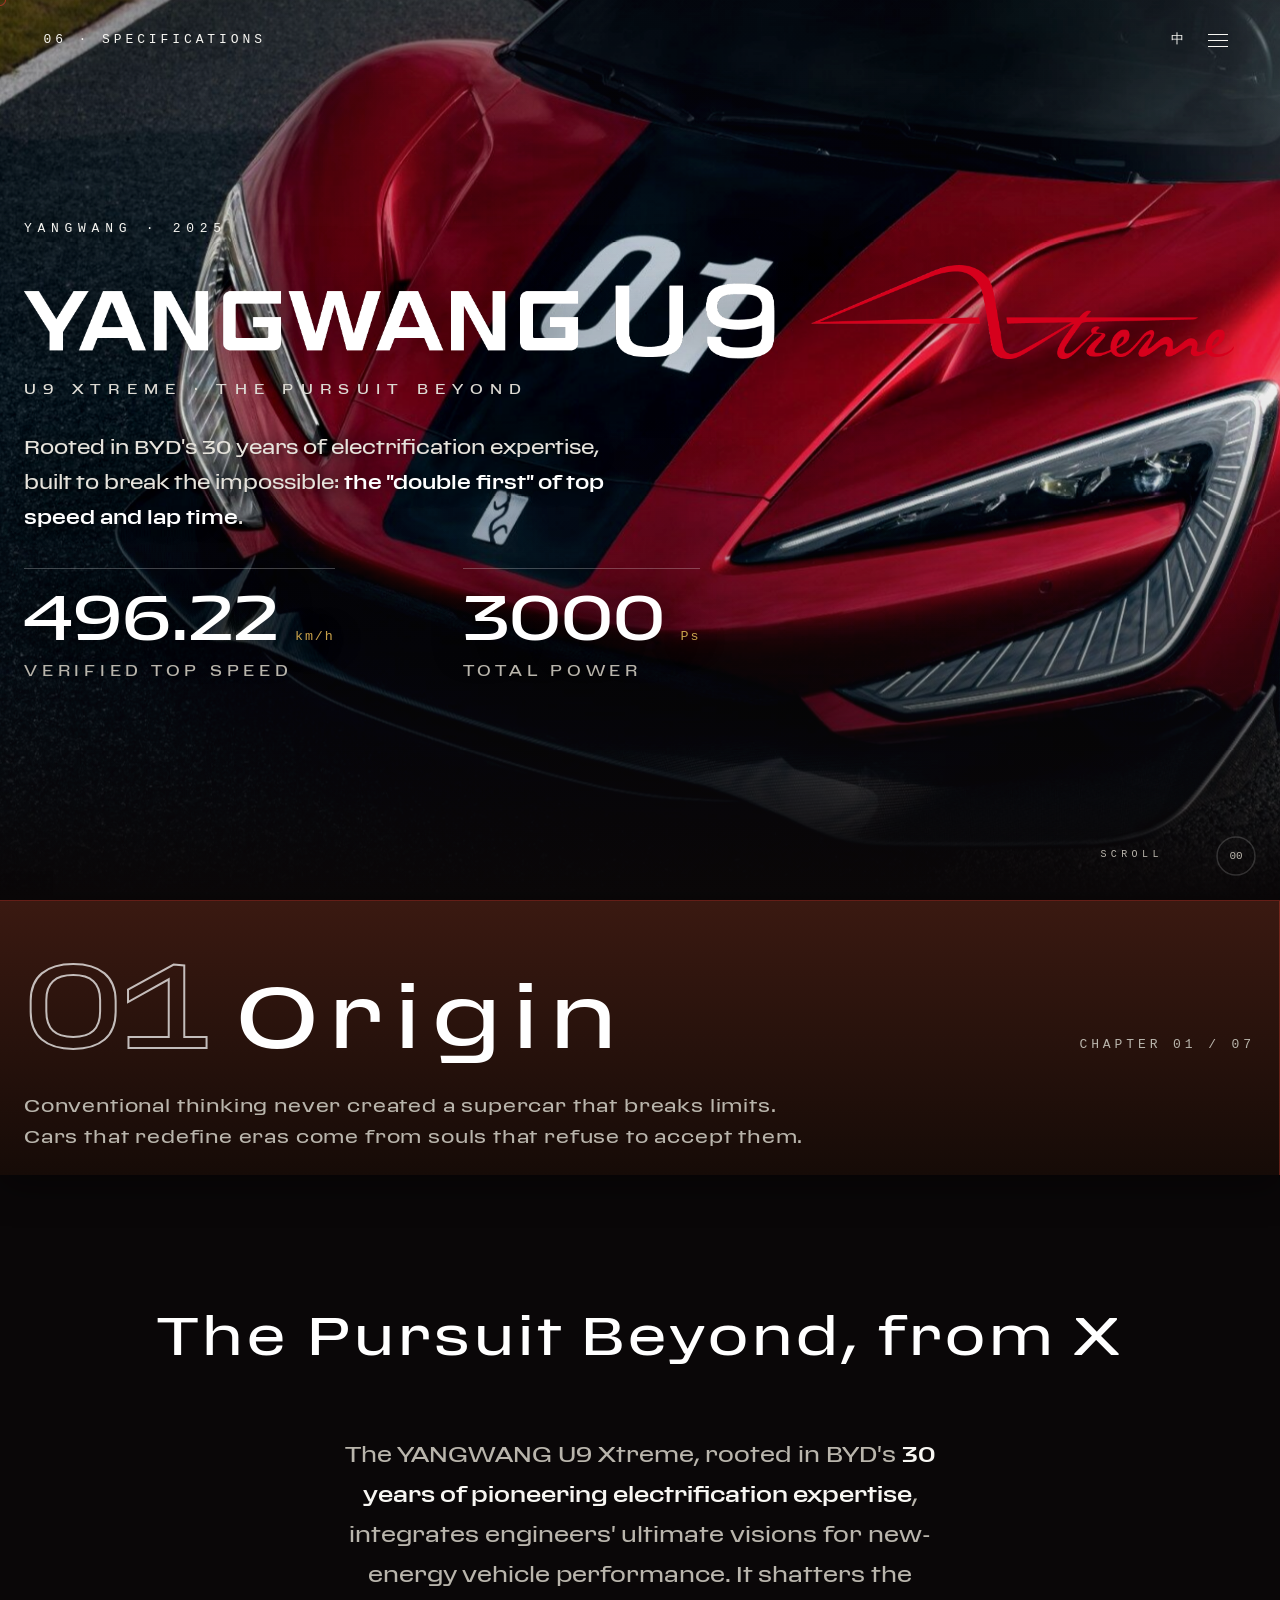
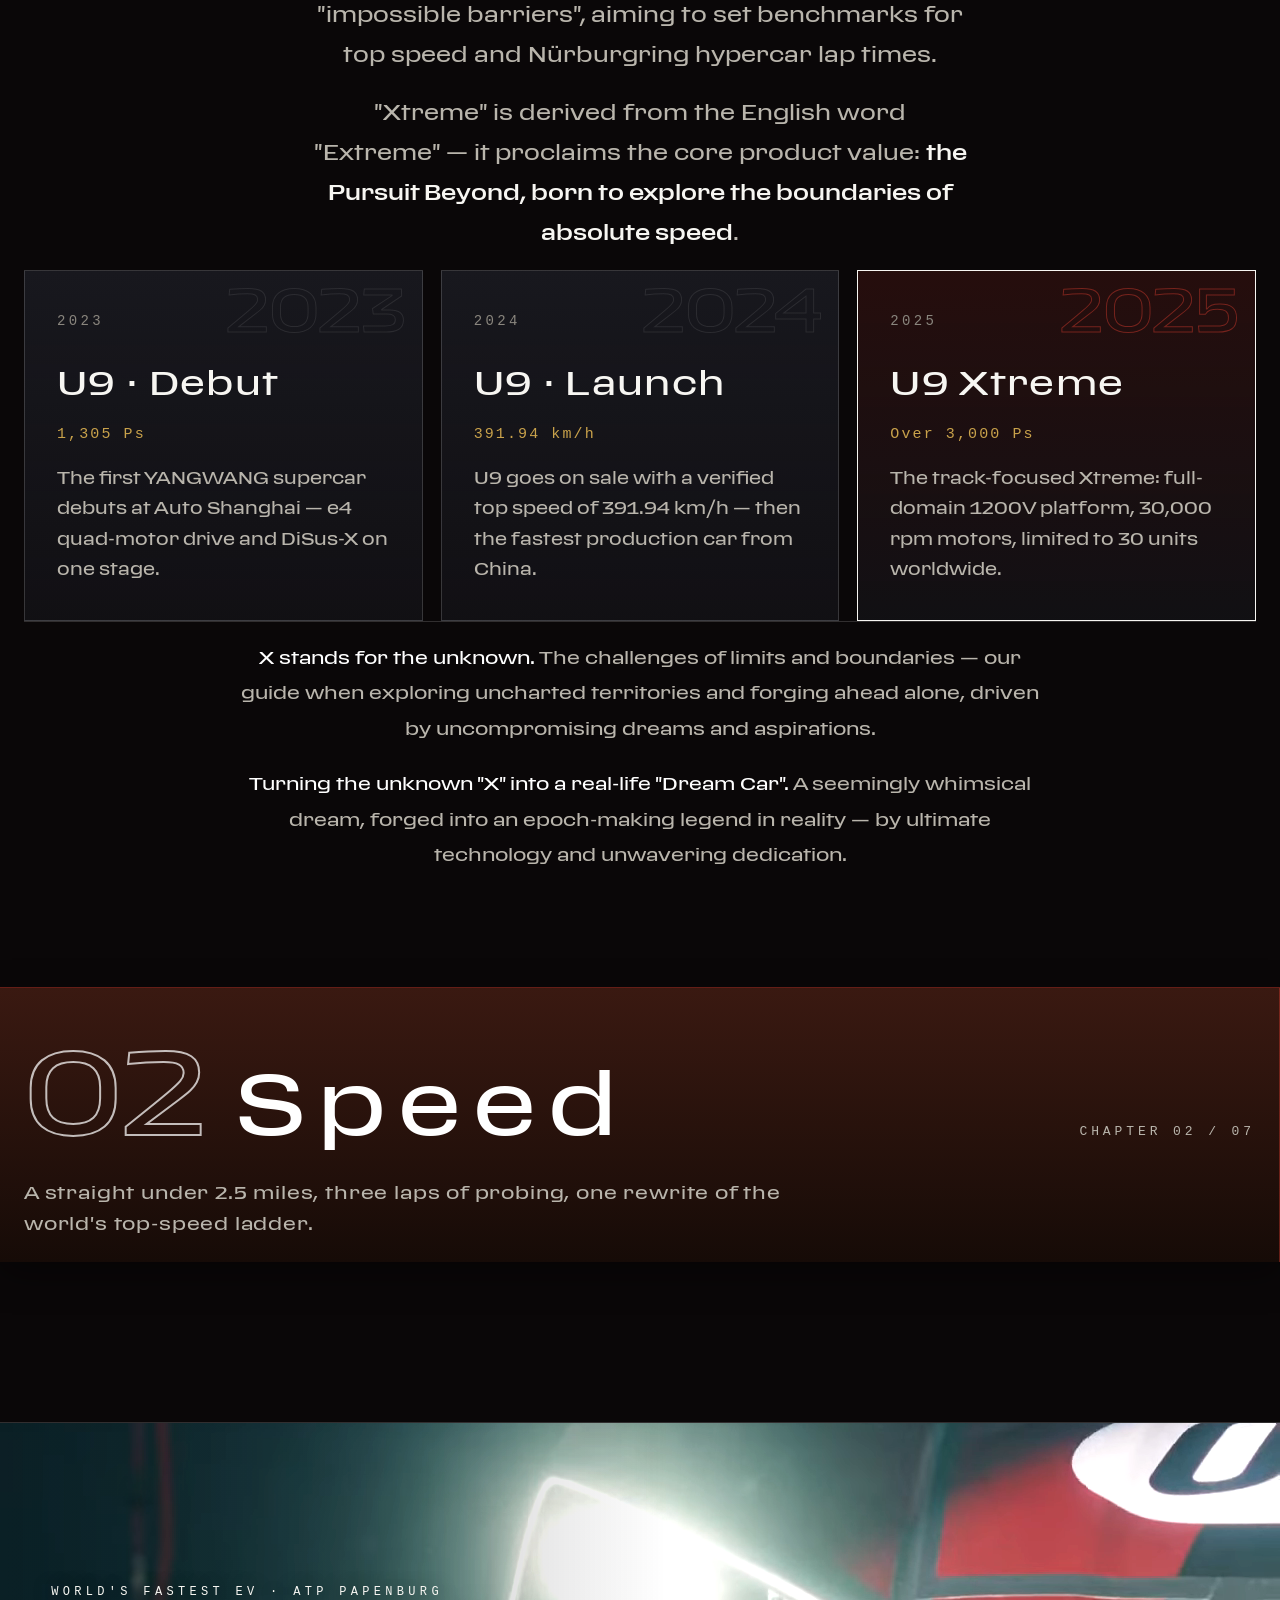
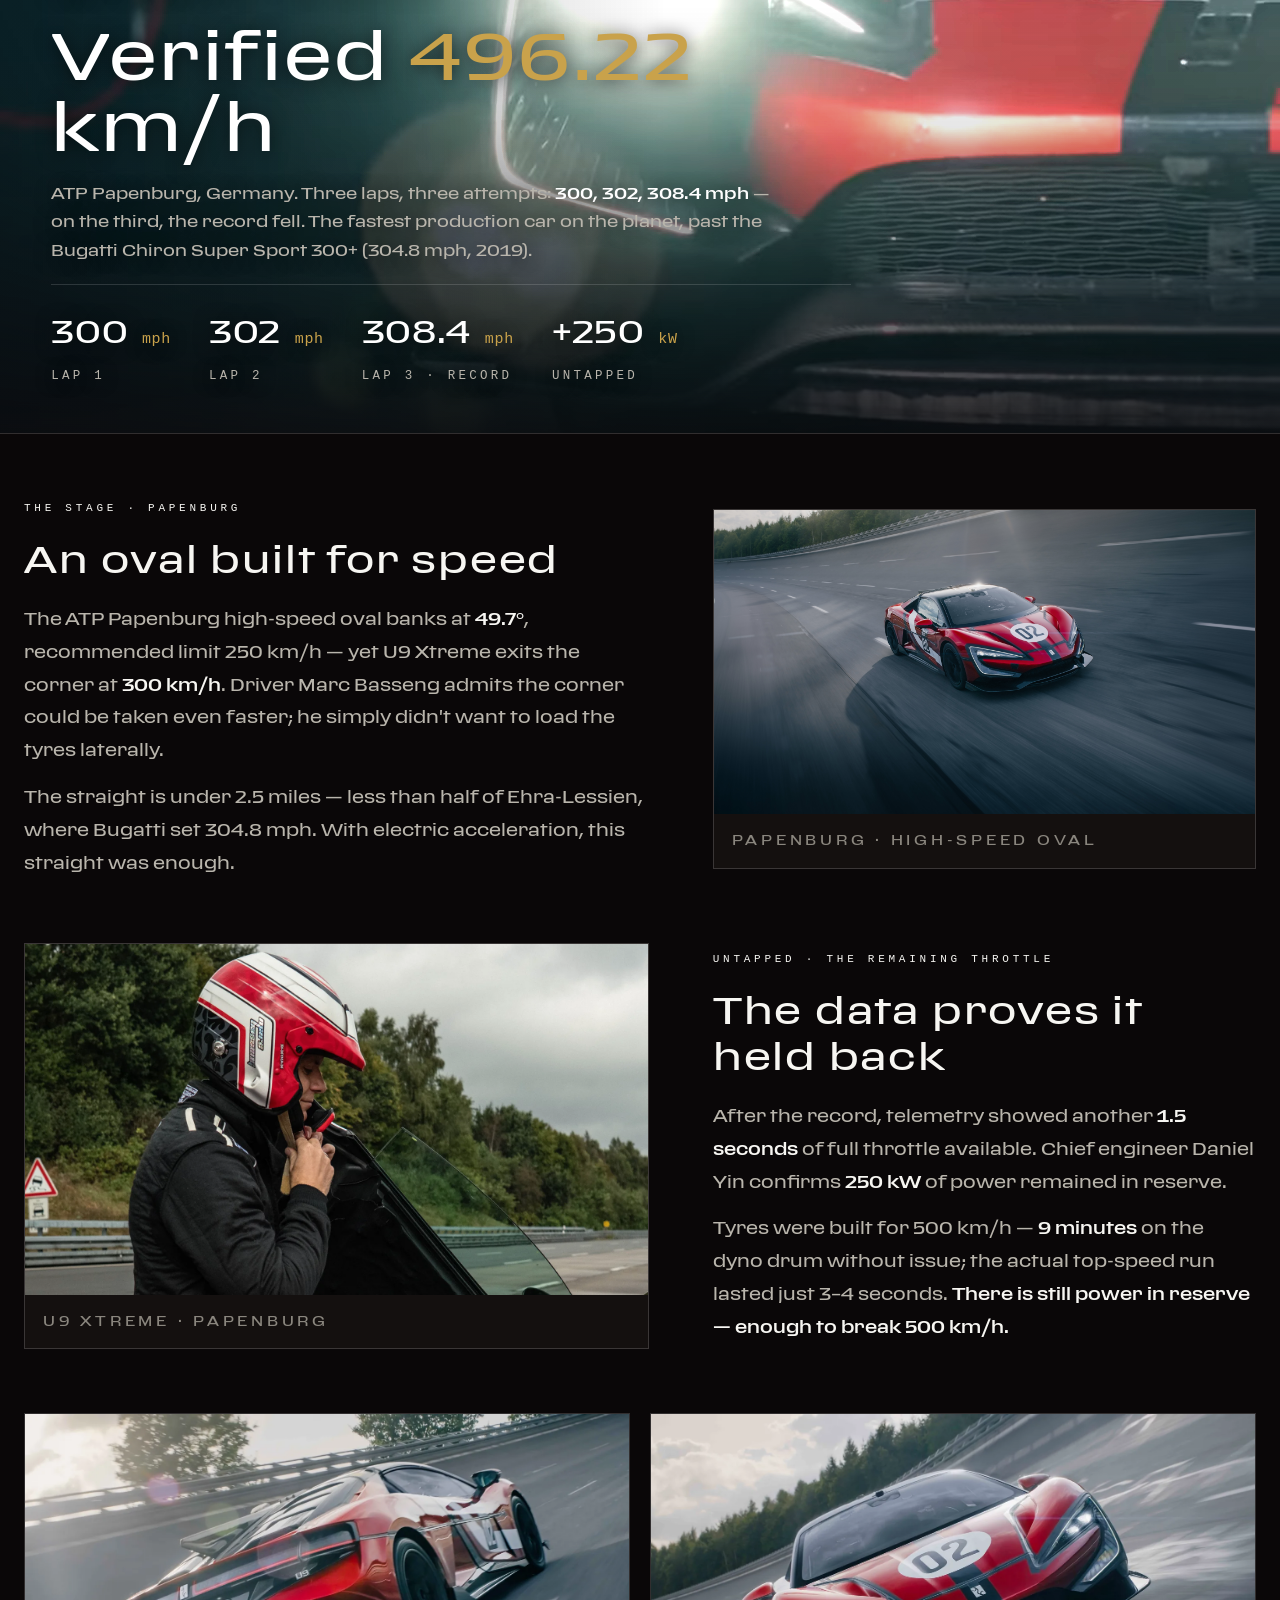
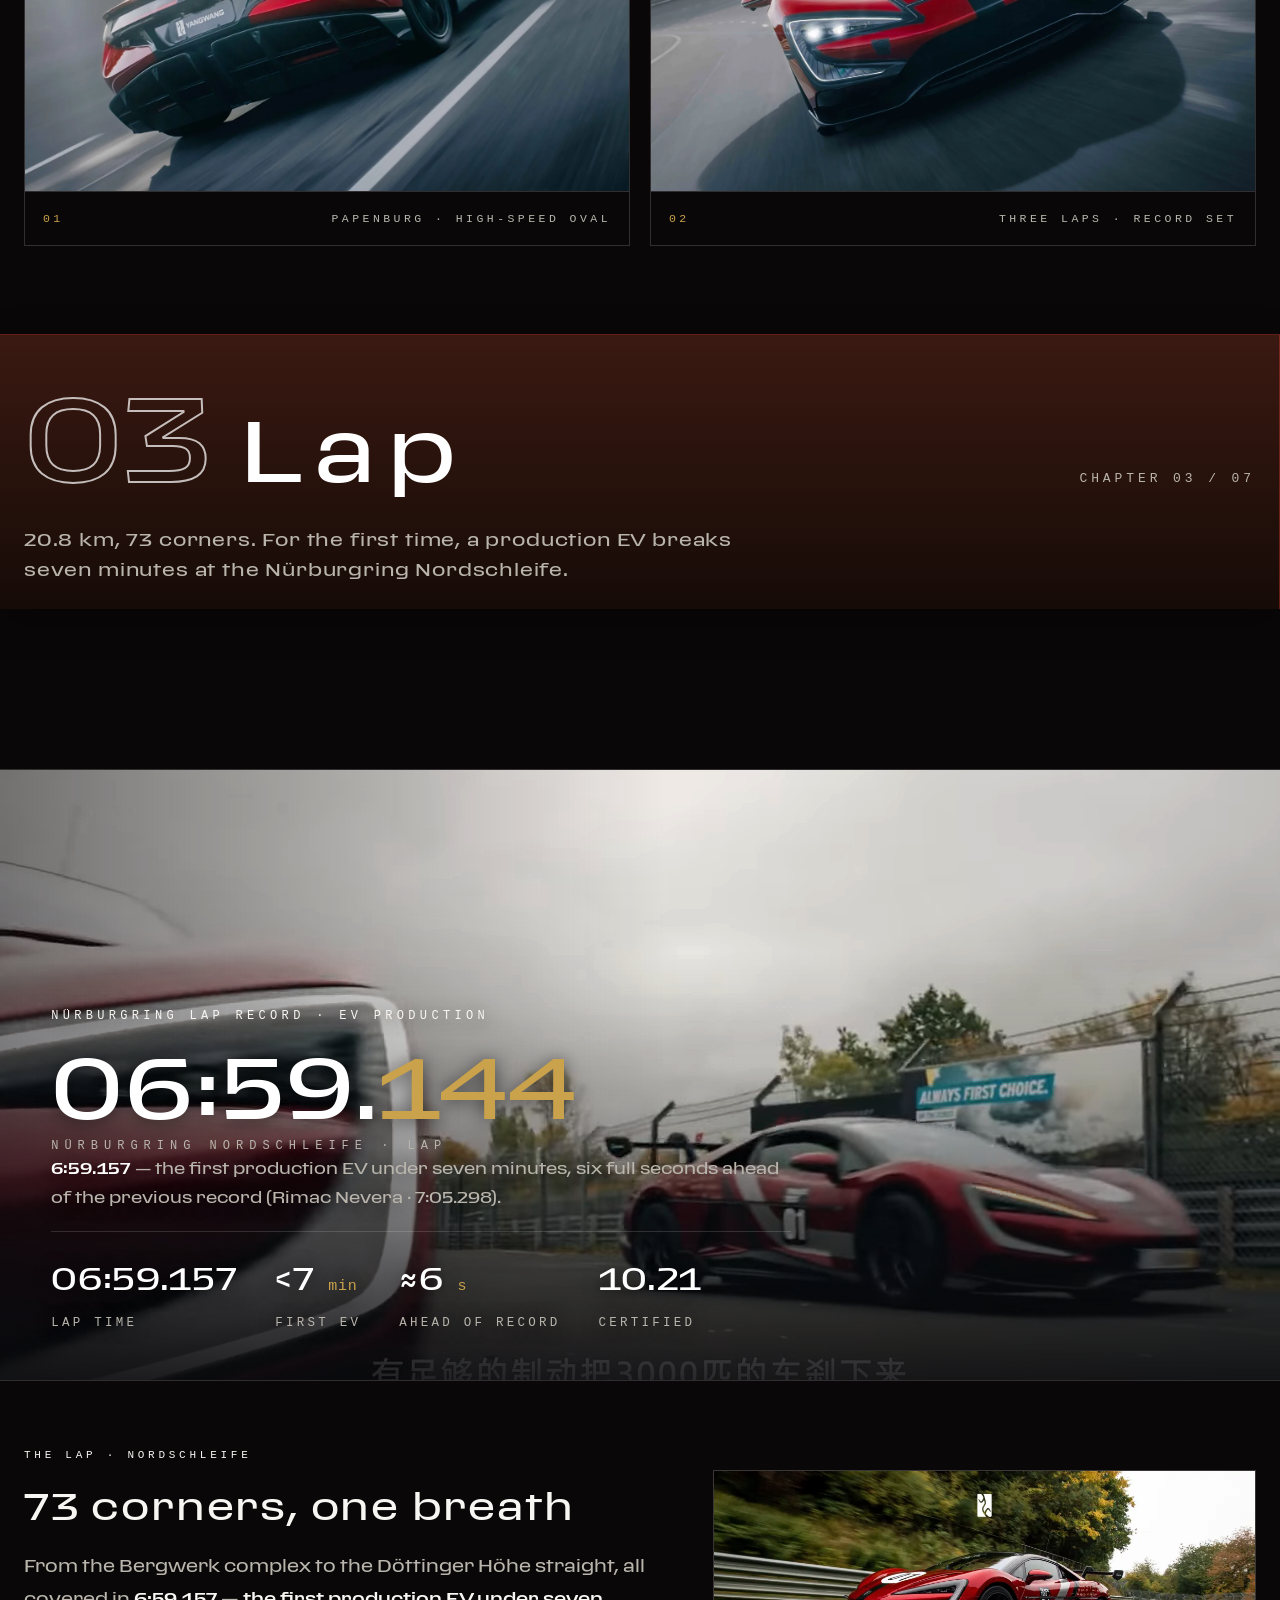
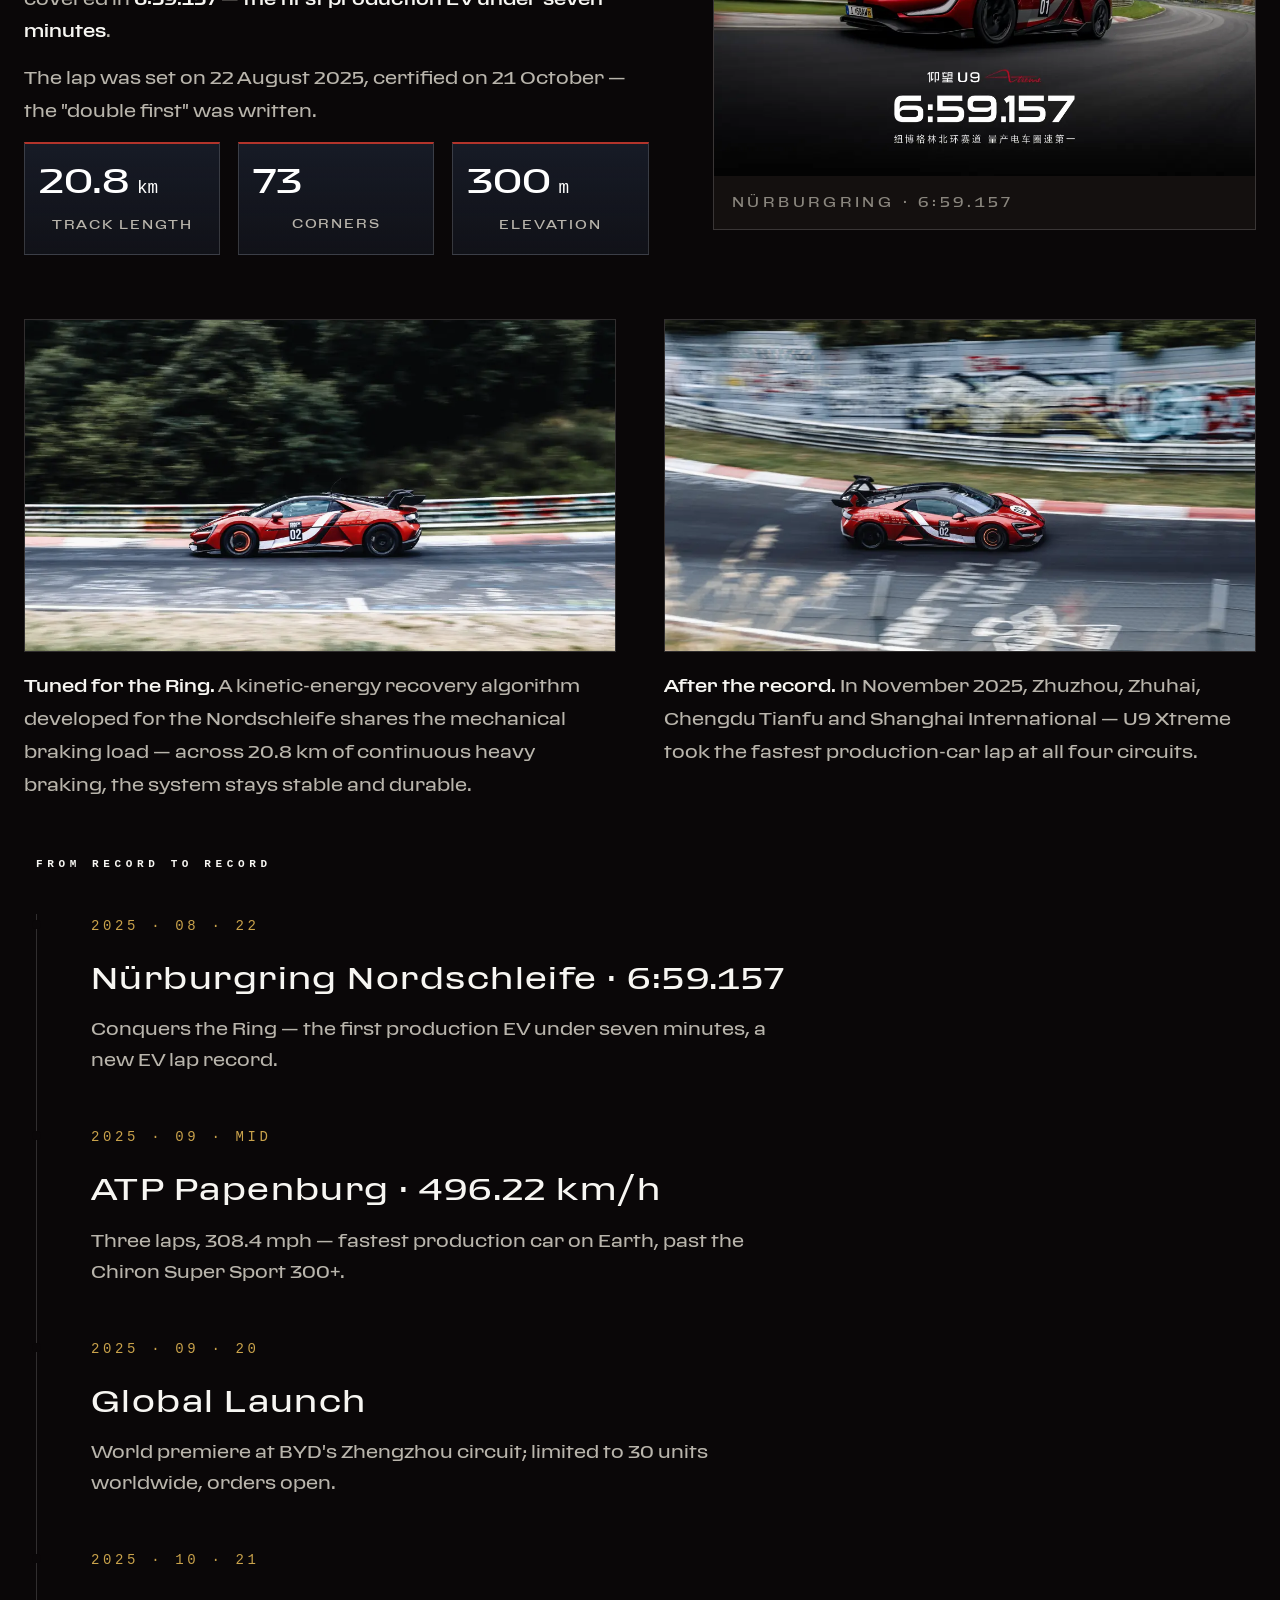
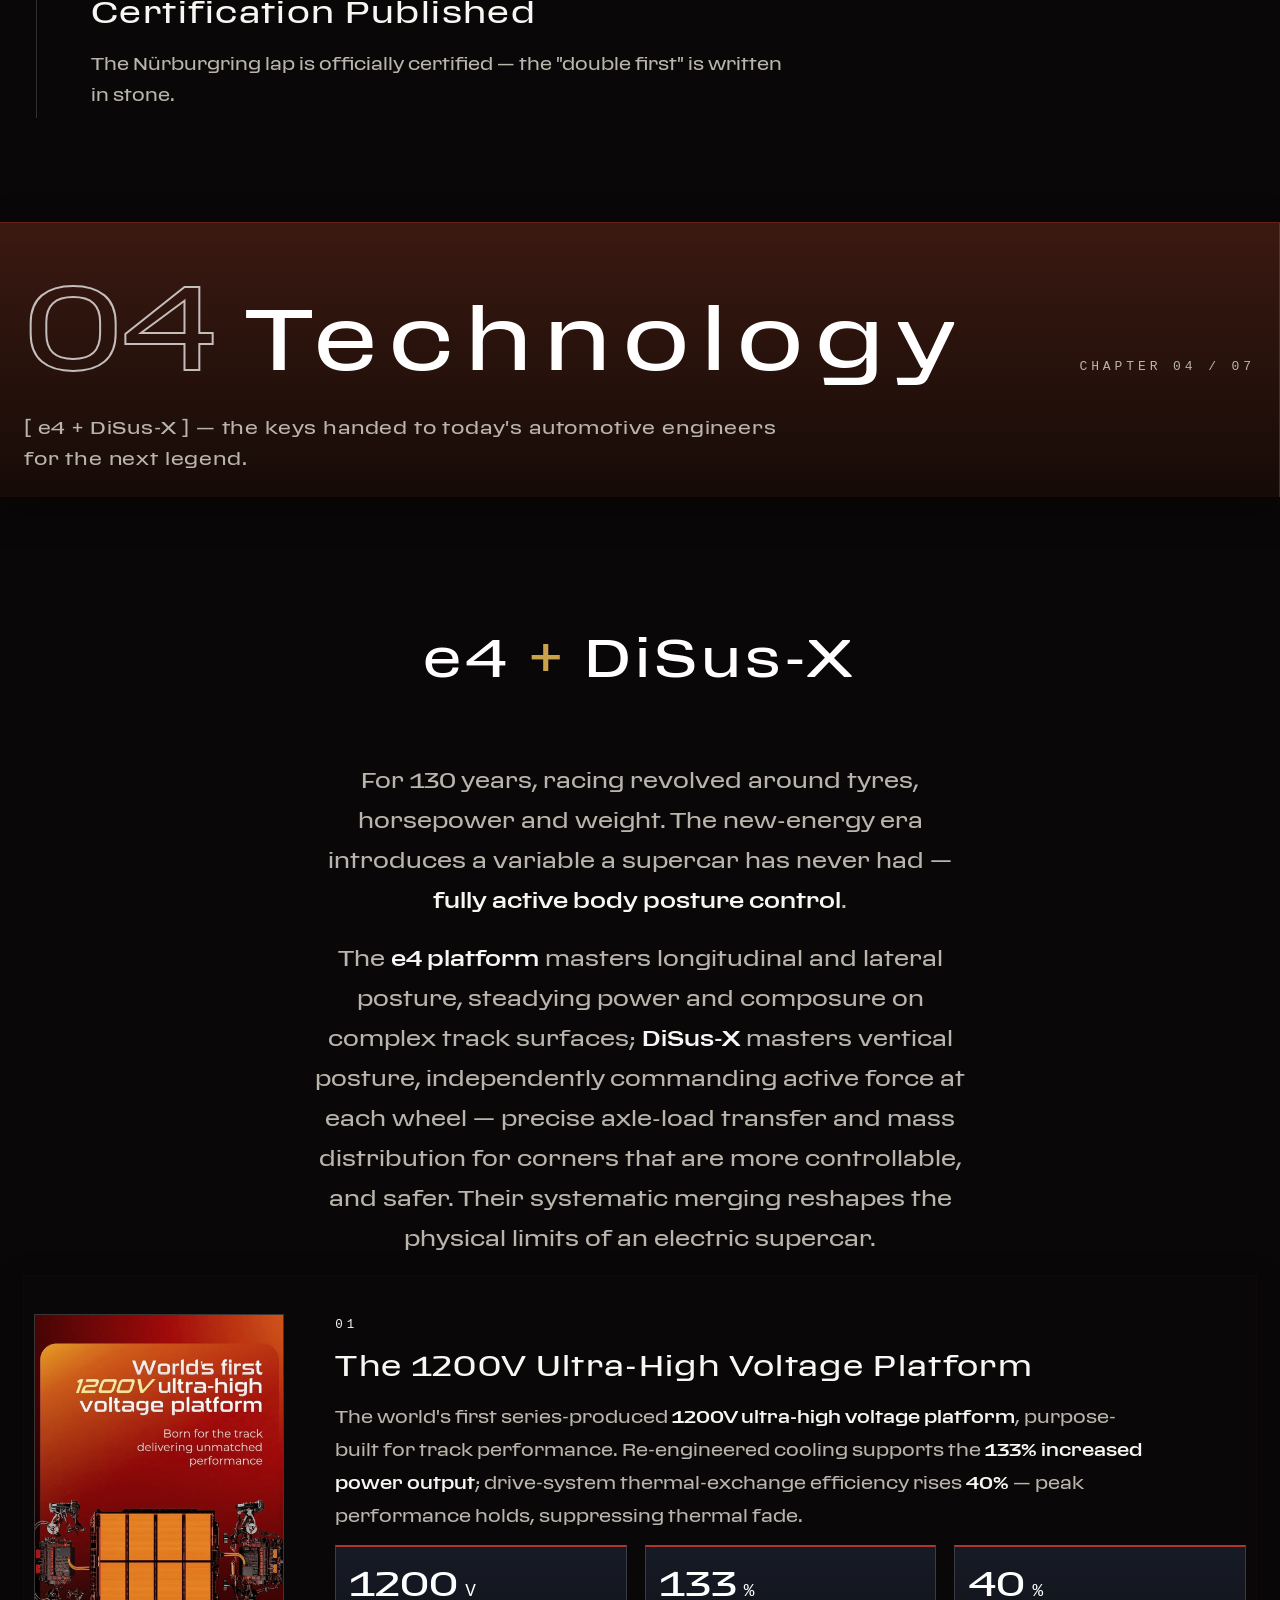
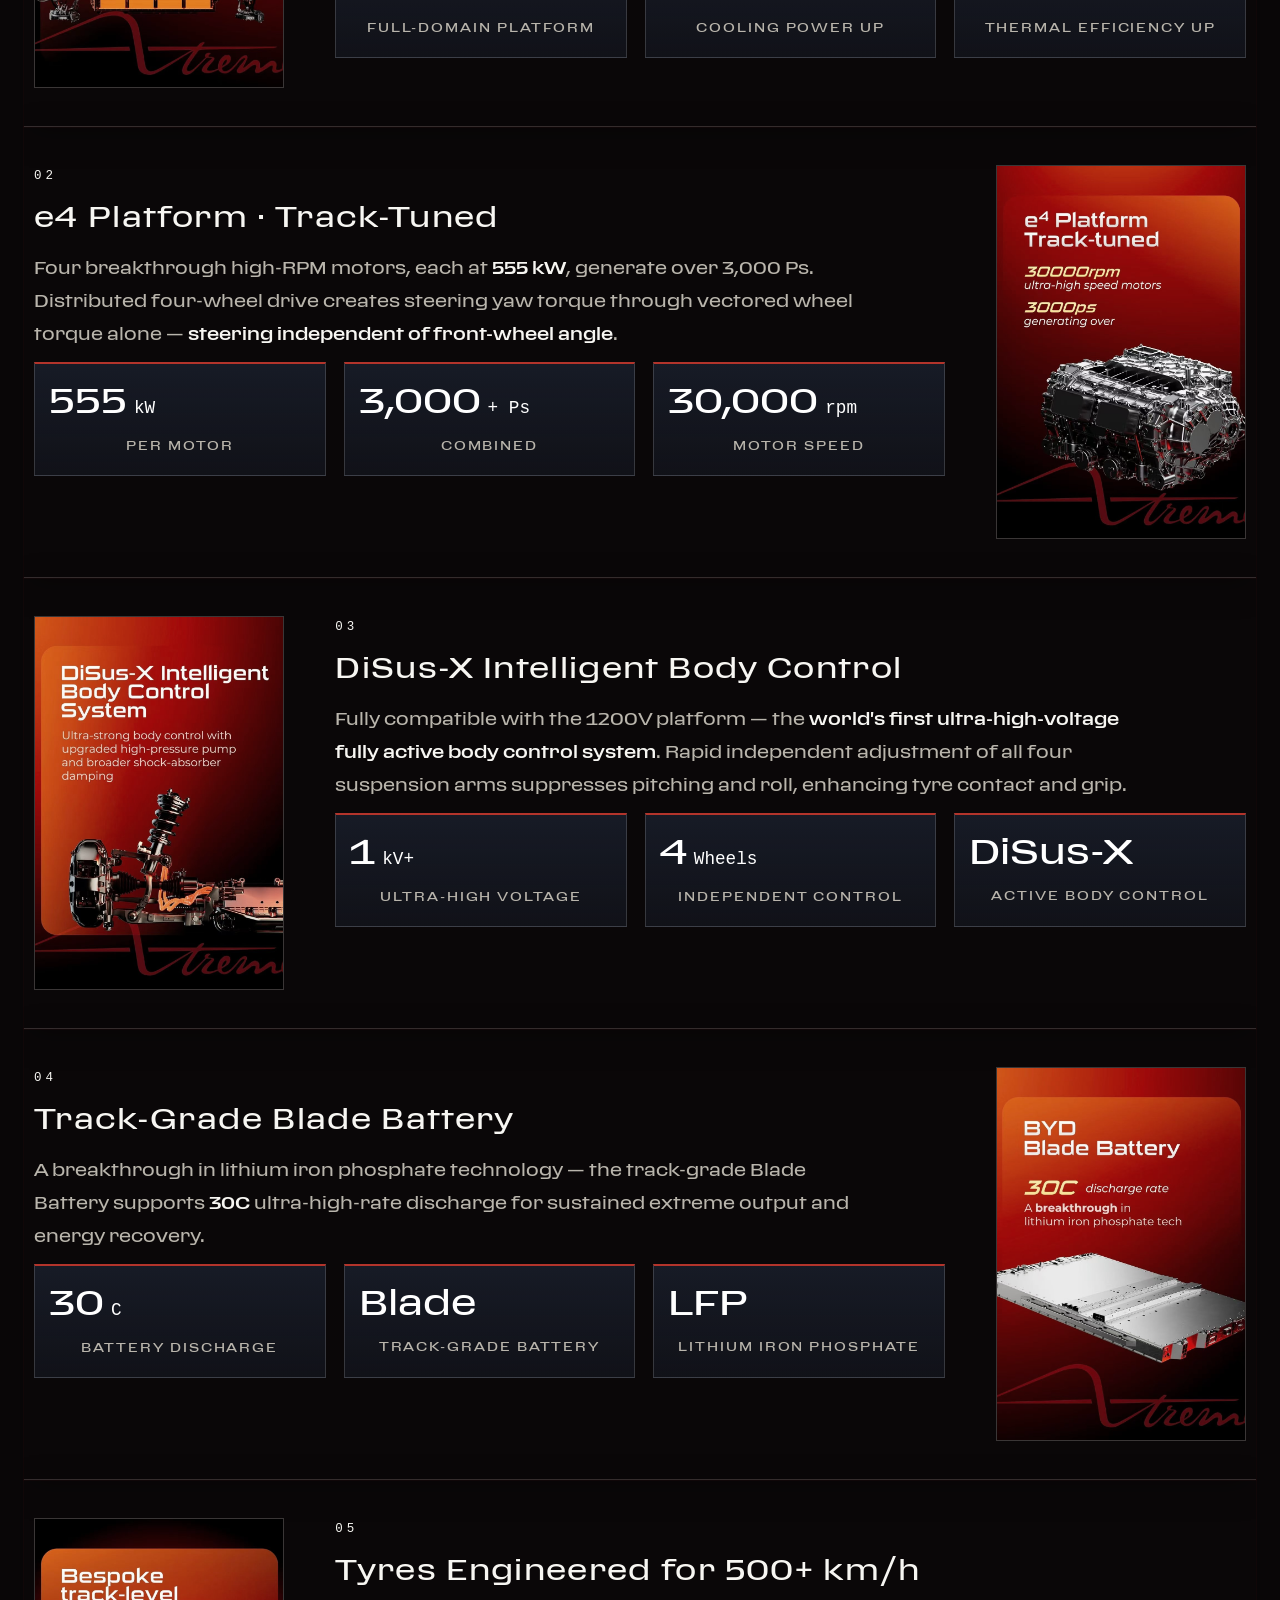
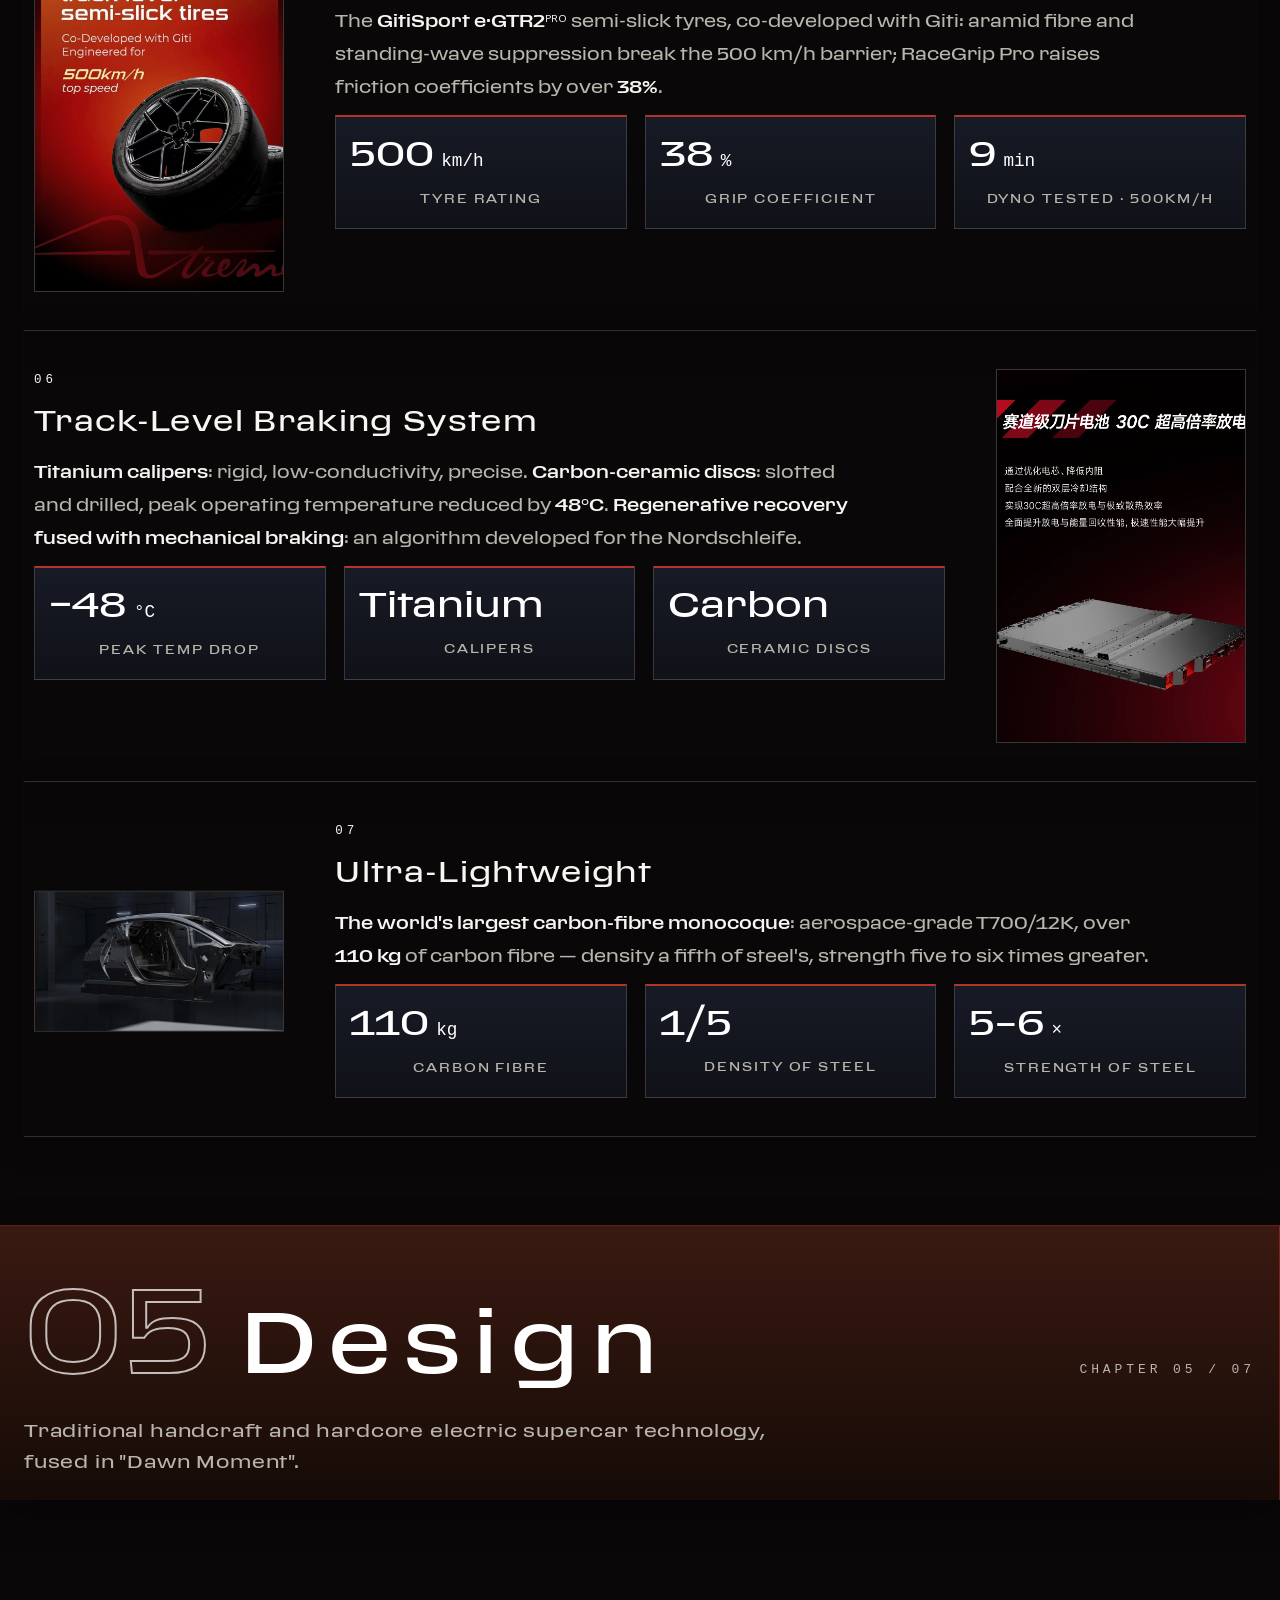
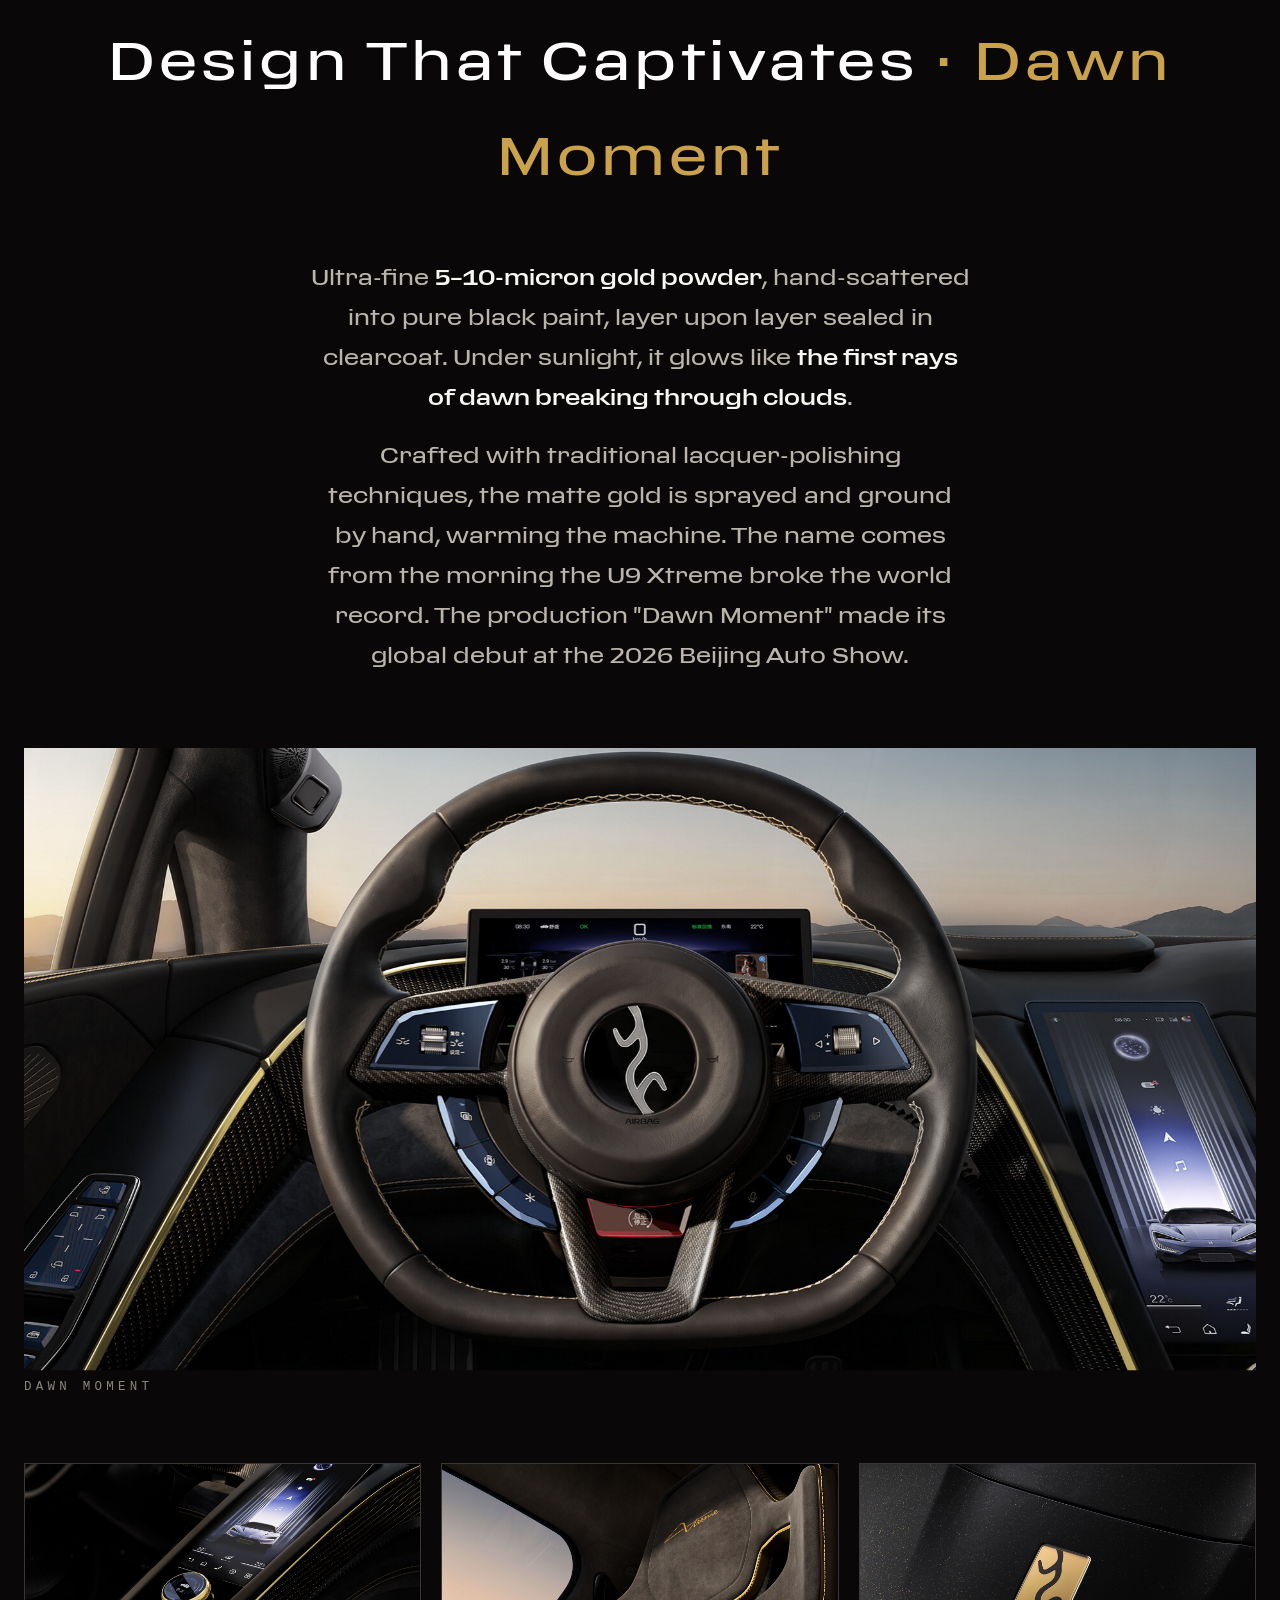
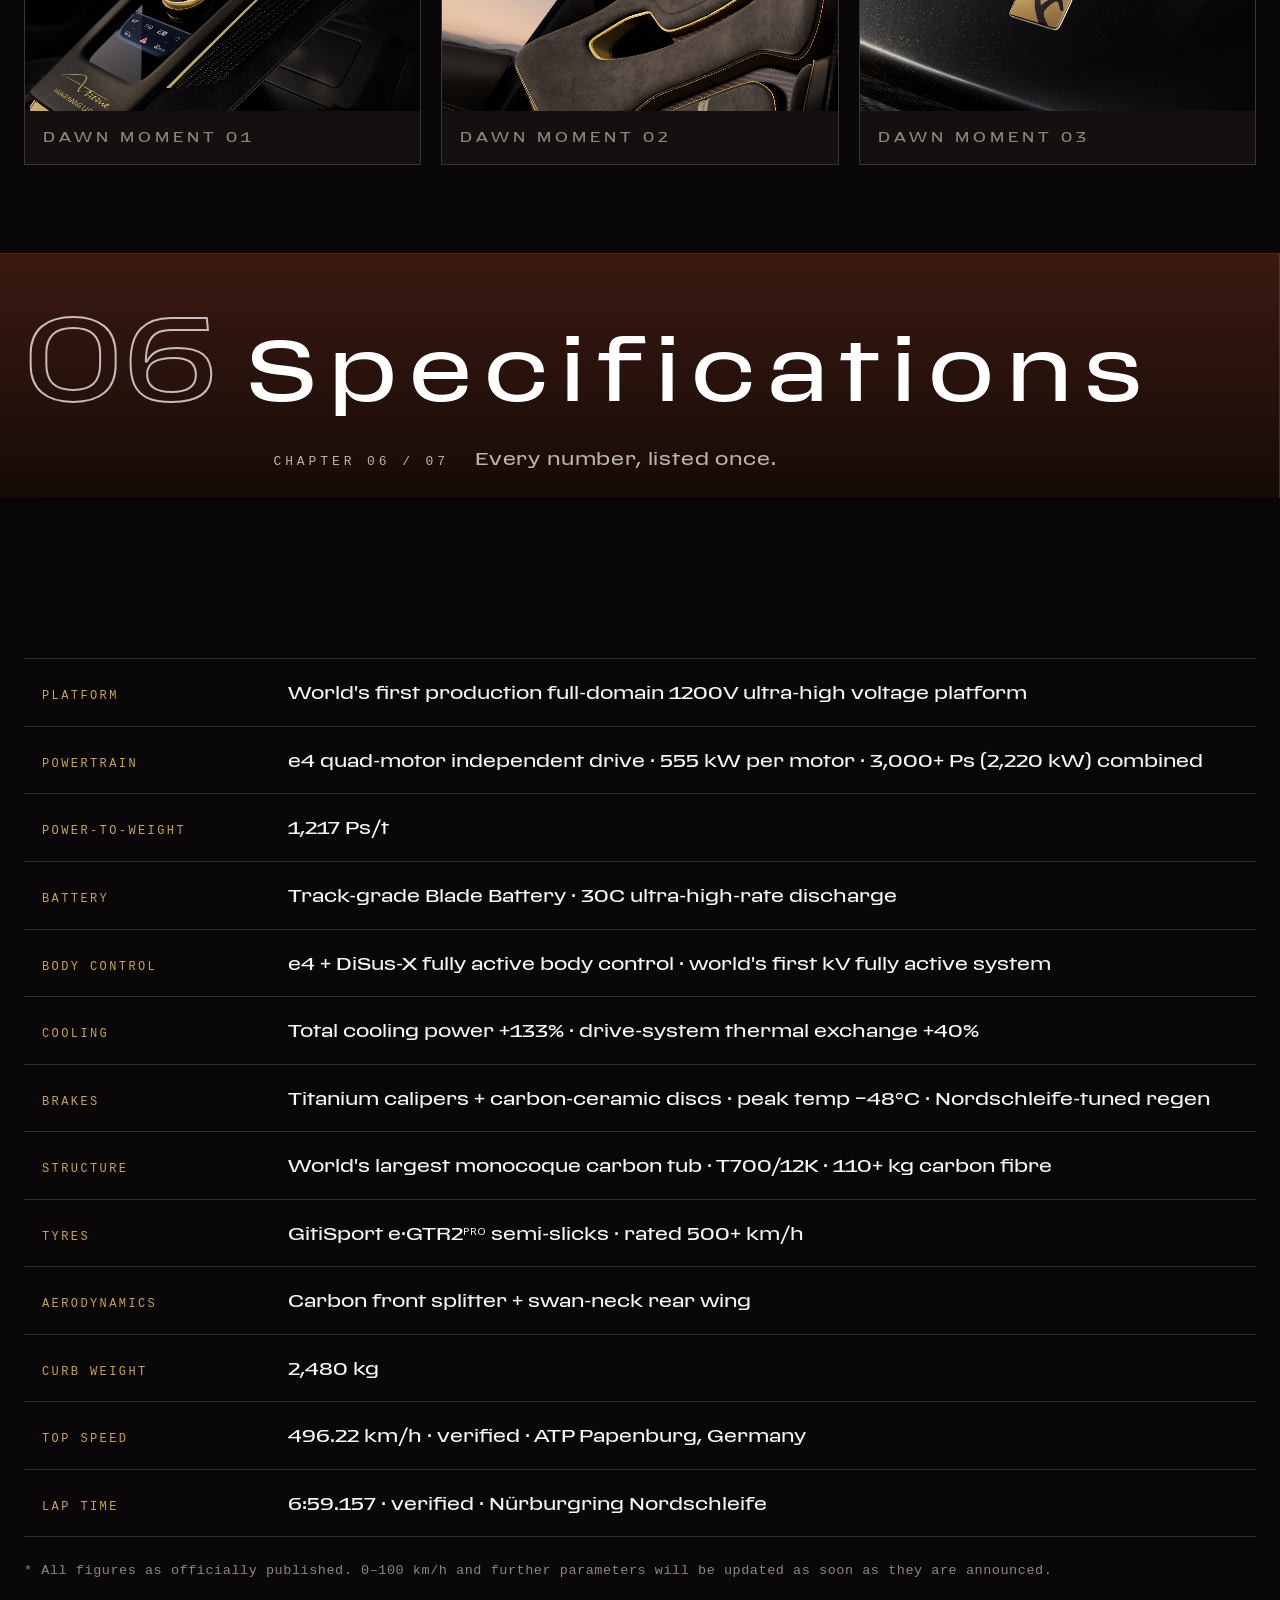
==== en.html @ faf6e492 "页脚引导升级:更醒目的超跑集合介绍区块(中英双语)" ====
﻿<!DOCTYPE html>
<html lang="en">
<head>
<meta charset="UTF-8">
<meta name="viewport" content="width=device-width, initial-scale=1.0">
<title>YANGWANG U9 Xtreme · The Pursuit Beyond</title>
<meta name="description" content="YANGWANG U9 Xtreme: 6:59.157 Nürburgring Nordschleife lap record for production EVs, 496.22 km/h fastest production car on Earth. e4 + DiSus-X. The Pursuit Beyond.">
<link rel="icon" href="assets/img/cn/logo-hero.png" type="image/png">
<link rel="stylesheet" href="css/style.css">
</head>
<body>

<div class="cursor" aria-hidden="true"></div>

<!-- ============ NAV ============ -->
<header class="nav" id="nav">
  <span class="nav__now mono" id="navNow">01 · Origin</span>
  <a class="nav__brand" href="#hero">
    <img src="assets/img/en/logo-name.png" alt="YANGWANG">
    <span class="nav__brand-sub">U9 Xtreme</span>
  </a>
  <span class="nav__lang">
    <a class="lang-btn mono on" href="index.html">中</a>
    <button class="nav__menu-btn mono" id="menuBtn" aria-label="Chapters" aria-expanded="false"><i></i><i></i><i></i></button>
  </span>
  <div class="nav__progress" aria-hidden="true"><i id="navBar"></i></div>
</header>

<!-- ============ MENU ============ -->
<div class="menu-overlay" id="menuOverlay">
  <p class="menu-overlay__brand mono">YANGWANG · U9 XTREME</p>
  <button class="menu-overlay__close" id="menuClose" aria-label="Back">×</button>
  <nav class="menu-overlay__nav" aria-label="Chapters">
    <a href="#origin"><span class="idx">01</span>Origin</a>
    <a href="#speed"><span class="idx">02</span>Speed</a>
    <a href="#lap"><span class="idx">03</span>Lap</a>
    <a href="#tech"><span class="idx">04</span>Technology</a>
    <a href="#design"><span class="idx">05</span>Design</a>
    <a href="#specs"><span class="idx">06</span>Specifications</a>
    <a href="#conclusion"><span class="idx">07</span>Conclusion</a>
  </nav>
</div>

<div class="scroll-gauge" aria-hidden="true">
  <svg viewBox="0 0 44 44"><circle cx="22" cy="22" r="19"></circle><circle class="sg__bar" cx="22" cy="22" r="19"></circle></svg>
  <span class="sg__num">00</span>
</div>

<main>

<!-- ============ HERO ============ -->
<section class="hero" id="hero">
  <div class="hero__media">
    <video class="hero__video" autoplay muted loop playsinline preload="auto" poster="assets/img/cn/pursuit-1.jpg">
      <source src="assets/video/cg-hero.mp4" type="video/mp4">
    </video>
  </div>
  <div class="hero__veil"></div>
  <div class="hero__content fade">
    <p class="hero__kicker mono">YANGWANG · 2025</p>
    <h1 class="hero__name"><img src="assets/img/en/logo-hero.png" alt="YANGWANG U9 Xtreme"></h1>
    <p class="hero__model">U9 XTREME · THE PURSUIT BEYOND</p>
    <p class="hero__desc">Rooted in BYD's 30 years of electrification expertise, built to break the impossible: <b>the "double first" of top speed and lap time</b>.</p>
    <div class="hero__specs">
      <div class="hs">
        <b><span class="count" data-to="496.22" data-dec="2" data-dur="2200">0.00</span><em>km/h</em></b>
        <span>Verified Top Speed</span>
      </div>
      <div class="hs">
        <b><span class="count" data-to="3000" data-dur="2200">0</span><em>Ps</em></b>
        <span>Total Power</span>
      </div>
    </div>
  </div>
  <div class="hero__scroll mono">Scroll <span class="hero__line"></span></div>
</section>

<!-- ============ 01 ORIGIN ============ -->
<div class="chapter-break" id="cb-origin" style="--cb-bg:url('assets/img/cn/design-6.jpg')">
  <div class="wrap">
    <span class="cb__no mono">01</span>
    <h2 class="cb__name">Origin</h2>
    <span class="cb__meta mono">CHAPTER 01 / 07</span>
    <p class="cb__lead">Conventional thinking never created a supercar that breaks limits. Cars that redefine eras come from souls that refuse to accept them.</p>
  </div>
</div>

<section class="section" id="origin" data-num="01">
  <div class="wrap">
    <div class="title-row">
      <div>
        <h2 class="sec-title reveal">The Pursuit Beyond<span>, from X</span></h2>
        <div class="sec-lead reveal">
          <p>The YANGWANG U9 Xtreme, rooted in BYD's <b>30 years of pioneering electrification expertise</b>, integrates engineers' ultimate visions for new-energy vehicle performance. It shatters the "impossible barriers", aiming to set benchmarks for top speed and Nürburgring hypercar lap times.</p>
          <p>"Xtreme" is derived from the English word "Extreme" — it proclaims the core product value: <b>the Pursuit Beyond, born to explore the boundaries of absolute speed</b>.</p>
        </div>
      </div>
    </div>
    <div class="heritage">
      <article class="hcard reveal" data-year="2023">
        <div class="hcard__year mono">2023</div>
        <h3>U9 · Debut</h3>
        <p class="mono hcard__num">1,305 Ps</p>
        <p>The first YANGWANG supercar debuts at Auto Shanghai — e4 quad-motor drive and DiSus-X on one stage.</p>
      </article>
      <article class="hcard reveal reveal-d1" data-year="2024">
        <div class="hcard__year mono">2024</div>
        <h3>U9 · Launch</h3>
        <p class="mono hcard__num">391.94 km/h</p>
        <p>U9 goes on sale with a verified top speed of 391.94 km/h — then the fastest production car from China.</p>
      </article>
      <article class="hcard hcard--now reveal reveal-d2" data-year="2025">
        <div class="hcard__year mono">2025</div>
        <h3>U9 Xtreme</h3>
        <p class="mono hcard__num">Over 3,000 Ps</p>
        <p>The track-focused Xtreme: full-domain 1200V platform, 30,000 rpm motors, limited to 30 units worldwide.</p>
      </article>
    </div>
    <div class="x-copy-block">
      <p class="x-copy reveal"><b>X stands for the unknown.</b> The challenges of limits and boundaries — our guide when exploring uncharted territories and forging ahead alone, driven by uncompromising dreams and aspirations.</p>
      <p class="x-copy reveal reveal-d1"><b>Turning the unknown "X" into a real-life "Dream Car".</b> A seemingly whimsical dream, forged into an epoch-making legend in reality — by ultimate technology and unwavering dedication.</p>
    </div>
  </div>
</section>

<!-- ============ 02 SPEED ============ -->
<div class="chapter-break" id="cb-speed">
  <div class="wrap">
    <span class="cb__no mono">02</span>
    <h2 class="cb__name">Speed</h2>
    <span class="cb__meta mono">CHAPTER 02 / 07</span>
    <p class="cb__lead">A straight under 2.5 miles, three laps of probing, one rewrite of the world's top-speed ladder.</p>
  </div>
</div>

<section class="section" id="speed" data-num="02" style="padding-top:72px">
  <div class="vsection">
    <video class="vsection__video" data-bg autoplay muted loop playsinline preload="auto" poster="assets/img/en/speed.jpg">
      <source src="assets/video/coming-soon.mp4" type="video/mp4">
      <source src="assets/video/coming-soon.webm" type="video/webm">
    </video>
    <div class="vsection__veil"></div>
    <div class="vsection__content">
      <p class="vsection__kicker mono">WORLD'S FASTEST EV · ATP PAPENBURG</p>
      <h2 class="vsection__title">Verified <span class="gold">496.22</span> km/h</h2>
      <div class="vsection__text">
        <p>ATP Papenburg, Germany. Three laps, three attempts: <b>300, 302, 308.4 mph</b> — on the third, the record fell. The fastest production car on the planet, past the Bugatti Chiron Super Sport 300+ (304.8 mph, 2019).</p>
      </div>
      <div class="vsection__stats mono">
        <div class="s"><b>300<em> mph</em></b><span>Lap 1</span></div>
        <div class="s"><b>302<em> mph</em></b><span>Lap 2</span></div>
        <div class="s"><b>308.4<em> mph</em></b><span>Lap 3 · Record</span></div>
        <div class="s"><b>+250<em> kW</em></b><span>Untapped</span></div>
      </div>
    </div>
  </div>

  <div class="wrap">
    <div class="media-row reveal-l">
      <div class="media-row__body">
        <div class="mr-kicker mono">THE STAGE · PAPENBURG</div>
        <h3 class="mr-title">An oval built for speed</h3>
        <p>The ATP Papenburg high-speed oval banks at <b>49.7°</b>, recommended limit 250 km/h — yet U9 Xtreme exits the corner at <b>300 km/h</b>. Driver Marc Basseng admits the corner could be taken even faster; he simply didn't want to load the tyres laterally.</p>
        <p>The straight is under 2.5 miles — less than half of Ehra-Lessien, where Bugatti set 304.8 mph. With electric acceleration, this straight was enough.</p>
      </div>
      <figure class="media-row__img reveal reveal-d1">
        <img src="assets/img/new/papenburg.jpg" alt="ATP Papenburg high-speed oval" loading="lazy">
        <figcaption>Papenburg · High-Speed Oval</figcaption>
      </figure>
    </div>

    <div class="media-row flip reveal-r">
      <div class="media-row__body">
        <div class="mr-kicker mono">UNTAPPED · THE REMAINING THROTTLE</div>
        <h3 class="mr-title">The data proves it held back</h3>
        <p>After the record, telemetry showed another <b>1.5 seconds</b> of full throttle available. Chief engineer Daniel Yin confirms <b>250 kW</b> of power remained in reserve.</p>
        <p>Tyres were built for 500 km/h — <b>9 minutes</b> on the dyno drum without issue; the actual top-speed run lasted just 3–4 seconds. <b>There is still power in reserve — enough to break 500 km/h.</b></p>
      </div>
      <figure class="media-row__img reveal reveal-d1">
        <img src="assets/img/media/tg-BYD_YANGWANG-U9X-2.webp" alt="U9 Xtreme at Papenburg" loading="lazy">
        <figcaption>U9 Xtreme · Papenburg</figcaption>
      </figure>
    </div>

    <div class="ps-duo">
      <figure class="reveal-l">
        <img src="assets/img/media/tg-1_0.webp" alt="Papenburg record" loading="lazy">
        <figcaption><span class="ps-idx">01</span><span>Papenburg · High-Speed Oval</span></figcaption>
      </figure>
      <figure class="reveal-r reveal-d1">
        <img src="assets/img/media/tg-3_0.webp" alt="Papenburg record" loading="lazy">
        <figcaption><span class="ps-idx">02</span><span>Three Laps · Record Set</span></figcaption>
      </figure>
    </div>
  </div>
</section>

<!-- ============ 03 LAP ============ -->
<div class="chapter-break" id="cb-lap">
  <div class="wrap">
    <span class="cb__no mono">03</span>
    <h2 class="cb__name">Lap</h2>
    <span class="cb__meta mono">CHAPTER 03 / 07</span>
    <p class="cb__lead">20.8 km, 73 corners. For the first time, a production EV breaks seven minutes at the Nürburgring Nordschleife.</p>
  </div>
</div>

<section class="section" id="lap" data-num="03" style="padding-top:72px">
  <div class="vsection">
    <video class="vsection__video" data-bg autoplay muted loop playsinline preload="auto" poster="assets/img/en/lap.jpg">
      <source src="assets/video/nu9x-trailer.mp4" type="video/mp4">
      <source src="assets/video/nu9x-trailer.webm" type="video/webm">
    </video>
    <div class="vsection__veil"></div>
    <div class="vsection__content">
      <p class="vsection__kicker mono">NÜRBURGRING LAP RECORD · EV PRODUCTION</p>
      <div class="lap-display" data-laptime="419.157">
        <span class="lap-mm">00</span>:<span class="lap-ss">00</span>.<span class="lap-ms">000</span>
        <span class="cap mono">NÜRBURGRING NORDSCHLEIFE · LAP</span>
      </div>
      <div class="vsection__text">
        <p><b>6:59.157</b> — the first production EV under seven minutes, six full seconds ahead of the previous record (Rimac Nevera · 7:05.298).</p>
      </div>
      <div class="vsection__stats mono">
        <div class="s"><b>06:59.157</b><span>Lap Time</span></div>
        <div class="s"><b>&lt;7<em> min</em></b><span>First EV</span></div>
        <div class="s"><b>≈6<em> s</em></b><span>Ahead of Record</span></div>
        <div class="s"><b>10.21</b><span>Certified</span></div>
      </div>
    </div>
  </div>

  <div class="wrap">
    <div class="media-row reveal-l">
      <div class="media-row__body">
        <div class="mr-kicker mono">THE LAP · NORDSCHLEIFE</div>
        <h3 class="mr-title">73 corners, one breath</h3>
        <p>From the Bergwerk complex to the Döttinger Höhe straight, all covered in <b>6:59.157</b> — <b>the first production EV under seven minutes</b>.</p>
        <p>The lap was set on 22 August 2025, certified on 21 October — the "double first" was written.</p>
        <div class="trow__stats">
          <div class="mc"><b>20.8<em>km</em></b><span>Track Length</span></div>
          <div class="mc"><b>73</b><span>Corners</span></div>
          <div class="mc"><b>300<em>m</em></b><span>Elevation</span></div>
        </div>
      </div>
      <figure class="media-row__img reveal reveal-d1">
        <img src="assets/img/new/ring-record.webp" alt="Nürburgring 6:59.157" loading="lazy">
        <figcaption>NÜRBURGRING · 6:59.157</figcaption>
      </figure>
    </div>

    <div class="two-col">
      <div class="tc reveal-l">
        <img src="assets/img/new/car-3.webp" alt="Tuned for the Ring" loading="lazy">
        <p><b>Tuned for the Ring.</b> A kinetic-energy recovery algorithm developed for the Nordschleife shares the mechanical braking load — across 20.8 km of continuous heavy braking, the system stays stable and durable.</p>
      </div>
      <div class="tc reveal-r reveal-d1">
        <img src="assets/img/new/car-2.webp" alt="After the record" loading="lazy">
        <p><b>After the record.</b> In November 2025, Zhuzhou, Zhuhai, Chengdu Tianfu and Shanghai International — U9 Xtreme took the fastest production-car lap at all four circuits.</p>
      </div>
    </div>

    <div class="timeline">
      <h3 class="tl-head mono">FROM RECORD TO RECORD</h3>
      <article class="tl-item reveal">
        <div class="tl-date mono">2025 · 08 · 22</div>
        <div class="tl-body">
          <h3>Nürburgring Nordschleife · 6:59.157</h3>
          <p>Conquers the Ring — the first production EV under seven minutes, a new EV lap record.</p>
        </div>
      </article>
      <article class="tl-item reveal">
        <div class="tl-date mono">2025 · 09 · MID</div>
        <div class="tl-body">
          <h3>ATP Papenburg · 496.22 km/h</h3>
          <p>Three laps, 308.4 mph — fastest production car on Earth, past the Chiron Super Sport 300+.</p>
        </div>
      </article>
      <article class="tl-item reveal">
        <div class="tl-date mono">2025 · 09 · 20</div>
        <div class="tl-body">
          <h3>Global Launch</h3>
          <p>World premiere at BYD's Zhengzhou circuit; limited to 30 units worldwide, orders open.</p>
        </div>
      </article>
      <article class="tl-item reveal">
        <div class="tl-date mono">2025 · 10 · 21</div>
        <div class="tl-body">
          <h3>Certification Published</h3>
          <p>The Nürburgring lap is officially certified — the "double first" is written in stone.</p>
        </div>
      </article>
    </div>
  </div>
</section>

<!-- ============ 04 TECHNOLOGY ============ -->
<div class="chapter-break" id="cb-tech" style="--cb-bg:url('assets/img/cn/design-7.jpg')">
  <div class="wrap">
    <span class="cb__no mono">04</span>
    <h2 class="cb__name">Technology</h2>
    <span class="cb__meta mono">CHAPTER 04 / 07</span>
    <p class="cb__lead">[ e4 + DiSus-X ] — the keys handed to today's automotive engineers for the next legend.</p>
  </div>
</div>

<section class="section" id="tech" data-num="04">
  <div class="wrap">
    <h2 class="sec-title reveal">e4 <em>+</em> DiSus-X</h2>
    <div class="sec-lead reveal">
      <p>For 130 years, racing revolved around tyres, horsepower and weight. The new-energy era introduces a variable a supercar has never had — <b>fully active body posture control</b>.</p>
      <p>The <b>e4 platform</b> masters longitudinal and lateral posture, steadying power and composure on complex track surfaces; <b>DiSus-X</b> masters vertical posture, independently commanding active force at each wheel — precise axle-load transfer and mass distribution for corners that are more controllable, and safer. Their systematic merging reshapes the physical limits of an electric supercar.</p>
    </div>

    <article class="trow reveal-l">
      <div class="trow__img"><img src="assets/img/en-tech/1200v.jpg" alt="1200V platform" loading="lazy"></div>
      <div class="trow__body">
          <span class="n mono">01</span>
          <h3>The 1200V Ultra-High Voltage Platform</h3>
          <p>The world's first series-produced <b>1200V ultra-high voltage platform</b>, purpose-built for track performance. Re-engineered cooling supports the <b>133% increased power output</b>; drive-system thermal-exchange efficiency rises <b>40%</b> — peak performance holds, suppressing thermal fade.</p>
          <div class="trow__stats">
            <div class="mc"><b>1200<em>V</em></b><span>Full-Domain Platform</span></div>
            <div class="mc"><b>133<em>%</em></b><span>Cooling Power Up</span></div>
            <div class="mc"><b>40<em>%</em></b><span>Thermal Efficiency Up</span></div>
          </div>
        </div>
    </article>
    <article class="trow trow--flip reveal-r">
      <div class="trow__img"><img src="assets/img/en-tech/e4.jpg" alt="e4 Platform" loading="lazy"></div>
      <div class="trow__body">
          <span class="n mono">02</span>
          <h3>e4 Platform · Track-Tuned</h3>
          <p>Four breakthrough high-RPM motors, each at <b>555 kW</b>, generate over 3,000 Ps. Distributed four-wheel drive creates steering yaw torque through vectored wheel torque alone — <b>steering independent of front-wheel angle</b>.</p>
          <div class="trow__stats">
            <div class="mc"><b>555<em>kW</em></b><span>Per Motor</span></div>
            <div class="mc"><b>3,000<em>+ Ps</em></b><span>Combined</span></div>
            <div class="mc"><b>30,000<em>rpm</em></b><span>Motor Speed</span></div>
          </div>
        </div>
    </article>
    <article class="trow reveal-l">
      <div class="trow__img"><img src="assets/img/en-tech/disus.jpg" alt="DiSus-X" loading="lazy"></div>
      <div class="trow__body">
          <span class="n mono">03</span>
          <h3>DiSus-X Intelligent Body Control</h3>
          <p>Fully compatible with the 1200V platform — the <b>world's first ultra-high-voltage fully active body control system</b>. Rapid independent adjustment of all four suspension arms suppresses pitching and roll, enhancing tyre contact and grip.</p>
          <div class="trow__stats">
            <div class="mc"><b>1<em>kV+</em></b><span>Ultra-High Voltage</span></div>
            <div class="mc"><b>4<em>Wheels</em></b><span>Independent Control</span></div>
            <div class="mc"><b>DiSus-X</b><span>Active Body Control</span></div>
          </div>
        </div>
    </article>
    <article class="trow trow--flip reveal-r">
      <div class="trow__img"><img src="assets/img/en-tech/battery.jpg" alt="Blade Battery" loading="lazy"></div>
      <div class="trow__body">
          <span class="n mono">04</span>
          <h3>Track-Grade Blade Battery</h3>
          <p>A breakthrough in lithium iron phosphate technology — the track-grade Blade Battery supports <b>30C</b> ultra-high-rate discharge for sustained extreme output and energy recovery.</p>
          <div class="trow__stats">
            <div class="mc"><b>30<em>C</em></b><span>Battery Discharge</span></div>
            <div class="mc"><b>Blade</b><span>Track-Grade Battery</span></div>
            <div class="mc"><b>LFP</b><span>Lithium Iron Phosphate</span></div>
          </div>
        </div>
    </article>
    <article class="trow reveal-l">
      <div class="trow__img"><img src="assets/img/en-tech/tire.jpg" alt="Semi-slick tyres" loading="lazy"></div>
      <div class="trow__body">
          <span class="n mono">05</span>
          <h3>Tyres Engineered for 500+ km/h</h3>
          <p>The <b>GitiSport e·GTR2ᴾᴿᴼ</b> semi-slick tyres, co-developed with Giti: aramid fibre and standing-wave suppression break the 500 km/h barrier; RaceGrip Pro raises friction coefficients by over <b>38%</b>.</p>
          <div class="trow__stats">
            <div class="mc"><b>500<em>km/h</em></b><span>Tyre Rating</span></div>
            <div class="mc"><b>38<em>%</em></b><span>Grip Coefficient</span></div>
            <div class="mc"><b>9<em>min</em></b><span>Dyno Tested · 500km/h</span></div>
          </div>
        </div>
    </article>
    <article class="trow trow--flip trow--brake reveal-r">
      <div class="trow__img"><img src="assets/img/new/brake.png" alt="Braking system" loading="lazy"></div>
      <div class="trow__body">
          <span class="n mono">06</span>
          <h3>Track-Level Braking System</h3>
          <p><b>Titanium calipers</b>: rigid, low-conductivity, precise. <b>Carbon-ceramic discs</b>: slotted and drilled, peak operating temperature reduced by <b>48°C</b>. <b>Regenerative recovery fused with mechanical braking</b>: an algorithm developed for the Nordschleife.</p>
          <div class="trow__stats">
            <div class="mc"><b>−48<em>°C</em></b><span>Peak Temp Drop</span></div>
            <div class="mc"><b>Titanium</b><span>Calipers</span></div>
            <div class="mc"><b>Carbon</b><span>Ceramic Discs</span></div>
          </div>
        </div>
    </article>
    <article class="trow trow--wide trow--weight reveal-l">
      <div class="trow__img"><img src="assets/img/en/tech-weight.png" alt="Ultra-lightweight" loading="lazy"></div>
      <div class="trow__body">
          <span class="n mono">07</span>
          <h3>Ultra-Lightweight</h3>
          <p><b>The world's largest carbon-fibre monocoque</b>: aerospace-grade T700/12K, over <b>110 kg</b> of carbon fibre — density a fifth of steel's, strength five to six times greater.</p>
          <div class="trow__stats">
            <div class="mc"><b>110<em>kg</em></b><span>Carbon Fibre</span></div>
            <div class="mc"><b>1/5</b><span>Density of Steel</span></div>
            <div class="mc"><b>5–6<em>×</em></b><span>Strength of Steel</span></div>
          </div>
        </div>
    </article>
  </div>
</section>

<!-- ============ 05 DESIGN ============ -->
<div class="chapter-break" id="cb-design" style="--cb-bg:url('assets/img/cn/design-8.jpg')">
  <div class="wrap">
    <span class="cb__no mono">05</span>
    <h2 class="cb__name">Design</h2>
    <span class="cb__meta mono">CHAPTER 05 / 07</span>
    <p class="cb__lead">Traditional handcraft and hardcore electric supercar technology, fused in "Dawn Moment".</p>
  </div>
</div>

<section class="section" id="design" data-num="05">
  <div class="wrap">
    <h2 class="sec-title reveal">Design That Captivates <em>· Dawn Moment</em></h2>
    <div class="sec-lead reveal">
      <p>Ultra-fine <b>5–10-micron gold powder</b>, hand-scattered into pure black paint, layer upon layer sealed in clearcoat. Under sunlight, it glows like <b>the first rays of dawn breaking through clouds</b>.</p>
      <p>Crafted with traditional lacquer-polishing techniques, the matte gold is sprayed and ground by hand, warming the machine. The name comes from the morning the U9 Xtreme broke the world record. The production "Dawn Moment" made its global debut at the 2026 Beijing Auto Show.</p>
    </div>
    <div class="media-hero reveal">
      <img src="assets/img/cn/design-2.jpg" alt="Dawn Moment" loading="lazy">
      <figcaption class="mono">DAWN MOMENT</figcaption>
    </div>
    <div class="gallery reveal">
      <figure class="reveal-l" data-lb="assets/img/cn/design-3.jpg" data-cap="Dawn Moment · 01">
        <div class="g-media"><img src="assets/img/cn/design-3.jpg" alt="Dawn Moment" loading="lazy"></div>
        <figcaption>Dawn Moment 01</figcaption>
      </figure>
      <figure class="reveal-r reveal-d1" data-lb="assets/img/cn/design-4.jpg" data-cap="Dawn Moment · 02">
        <div class="g-media"><img src="assets/img/cn/design-4.jpg" alt="Dawn Moment" loading="lazy"></div>
        <figcaption>Dawn Moment 02</figcaption>
      </figure>
      <figure class="reveal-l reveal-d2" data-lb="assets/img/cn/design-5.jpg" data-cap="Dawn Moment · 03">
        <div class="g-media"><img src="assets/img/cn/design-5.jpg" alt="Dawn Moment" loading="lazy"></div>
        <figcaption>Dawn Moment 03</figcaption>
      </figure>
    </div>
  </div>
</section>

<!-- ============ 06 SPECIFICATIONS ============ -->
<div class="chapter-break" id="cb-specs" style="--cb-bg:url('assets/img/cn/design-9.jpg')">
  <div class="wrap">
    <span class="cb__no mono">06</span>
    <h2 class="cb__name">Specifications</h2>
    <span class="cb__meta mono">CHAPTER 06 / 07</span>
    <p class="cb__lead">Every number, listed once.</p>
  </div>
</div>

<section class="section" id="specs" data-num="06">
  <div class="wrap">
    <div class="spec-table reveal">
      <div class="spec-table__row"><span class="mono">Platform</span><b>World's first production full-domain 1200V ultra-high voltage platform</b></div>
      <div class="spec-table__row"><span class="mono">Powertrain</span><b>e4 quad-motor independent drive · 555 kW per motor · 3,000+ Ps (2,220 kW) combined</b></div>
      <div class="spec-table__row"><span class="mono">Power-to-Weight</span><b>1,217 Ps/t</b></div>
      <div class="spec-table__row"><span class="mono">Battery</span><b>Track-grade Blade Battery · 30C ultra-high-rate discharge</b></div>
      <div class="spec-table__row"><span class="mono">Body Control</span><b>e4 + DiSus-X fully active body control · world's first kV fully active system</b></div>
      <div class="spec-table__row"><span class="mono">Cooling</span><b>Total cooling power +133% · drive-system thermal exchange +40%</b></div>
      <div class="spec-table__row"><span class="mono">Brakes</span><b>Titanium calipers + carbon-ceramic discs · peak temp −48°C · Nordschleife-tuned regen</b></div>
      <div class="spec-table__row"><span class="mono">Structure</span><b>World's largest monocoque carbon tub · T700/12K · 110+ kg carbon fibre</b></div>
      <div class="spec-table__row"><span class="mono">Tyres</span><b>GitiSport e·GTR2ᴾᴿᴼ semi-slicks · rated 500+ km/h</b></div>
      <div class="spec-table__row"><span class="mono">Aerodynamics</span><b>Carbon front splitter + swan-neck rear wing</b></div>
      <div class="spec-table__row"><span class="mono">Curb Weight</span><b>2,480 kg</b></div>
      <div class="spec-table__row"><span class="mono">Top Speed</span><b>496.22 km/h · verified · ATP Papenburg, Germany</b></div>
      <div class="spec-table__row"><span class="mono">Lap Time</span><b>6:59.157 · verified · Nürburgring Nordschleife</b></div>
    </div>
    <p class="spec-note">* All figures as officially published. 0–100 km/h and further parameters will be updated as soon as they are announced.</p>
  </div>
</section>

<!-- ============ 07 CONCLUSION ============ -->
<section class="conclusion" id="conclusion" data-num="07">
  <div class="conclusion__bg"><img src="assets/img/new/car-4.webp" alt="The Pursuit Beyond" loading="lazy"></div>
  <div class="wrap">
    <div class="conclusion__inner">
      <p class="conclusion__en mono">THE PURSUIT BEYOND</p>
      <h2 class="conclusion__title">The pursuit continues</h2>
      <p class="conclusion__sub mono">BORN TO EXPLORE THE BOUNDARIES OF ABSOLUTE SPEED</p>
      <p class="conclusion__tag mono">GLOBAL LIMITED 30 UNITS</p>
      <p class="conclusion__lead">Over 3,000 Ps, a full-domain 1200V platform, fully active body control — at the Nürburgring dawn and on the Papenburg straight, U9 Xtreme wrote the "double first" into reality. <b>The pursuit continues.</b></p>
      <div class="conclusion__links">
        <a class="btn btn--solid" href="https://www.yangwangauto.com/en/car/u9-xtreme" target="_blank" rel="noopener"><span>Visit YANGWANG</span></a>
        <a class="btn btn--ghost" href="https://www.yangwangauto.com/" target="_blank" rel="noopener"><span>YANGWANG</span></a>
      </div>
    </div>
  </div>
</section>

</main>

<footer class="footer">
  <div class="wrap">
    <div class="footer__portal">
      <div class="footer__portal-text">
        <p class="footer__portal-kicker mono">MORE LEGENDS</p>
        <p class="footer__portal-title">HYPERCAR.SITE · The Home of Hypercar Legends</p>
        <p class="footer__portal-desc">Bugatti Tourbillon · Ferrari F80 · YANGWANG U9 Xtreme —— complete stories of three legendary hypercars, all on HYPERCAR.SITE</p>
      </div>
      <a class="footer__portal-btn mono" href="https://www.hypercar.site" target="_blank" rel="noopener">Visit HYPERCAR.SITE →</a>
    </div>
    <div class="footer__top">
      <p class="footer__brand mono">YANGWANG · U9 XTREME</p>
      <p class="footer__links mono"><a href="index.html">中文</a></p>
    </div>
    <div class="footer__disclaimer">
      <p>An enthusiast-made showcase. Content, images and videos are from the YANGWANG official website, official press images and public reports. YANGWANG, U9 Xtreme and related trademarks and images are the property of Shenzhen Yangwang Auto Sales Co., Ltd. / BYD. Performance data as published.</p>
    </div>
  </div>
</footer>

<div class="lightbox" role="dialog" aria-label="Image preview">
  <button class="lb-close" aria-label="Close"><svg viewBox="0 0 24 24" fill="none" stroke="currentColor" stroke-width="1.5"><path d="M6 6l12 12M18 6L6 18"></path></svg></button>
  <img src="" alt="Preview">
  <div class="lb-cap"></div>
</div>

<script src="js/main.js"></script>
<script>
/* 注销历史遗留的 Service Worker（避免旧缓存导致页面不更新） */
if ('serviceWorker' in navigator) {
  navigator.serviceWorker.getRegistrations().then(function (rs) {
    rs.forEach(function (r) { r.unregister(); });
  });
}
</script>


</body>
</html>
---- css/style.css ----
﻿/* ============================================================
   YANGWANG U9 Xtreme — 官方风格介绍站 v3
   设计语言参照 Bugatti Tourbillon / Ferrari F80 站：
   深黑沉浸 · 细边框面板 · display 字体 400 字重 · mono 数据标签
   视差 · tilt · 右侧折叠目录 · 错落卡片
   ============================================================ */
@font-face{font-family:'BUGATTI Display';src:url('../fonts/bugatti-display-400.woff2') format('woff2');font-weight:400;font-style:normal;font-display:swap}
@font-face{font-family:'BUGATTI Text';src:url('../fonts/bugatti-text-400.woff2') format('woff2');font-weight:400;font-style:normal;font-display:swap}
@font-face{font-family:'BUGATTI Text';src:url('../fonts/bugatti-text-700.woff2') format('woff2');font-weight:700;font-style:normal;font-display:swap}
@font-face{font-family:'BUGATTI Mono';src:url('../fonts/bugatti-mono-400.woff2') format('woff2');font-weight:400;font-style:normal;font-display:swap}
@font-face{font-family:'Ferrari Sans';src:url('../fonts/ferrari-sans-regular.woff2') format('woff2');font-weight:400;font-style:normal;font-display:swap}
@font-face{font-family:'Ferrari Sans';src:url('../fonts/ferrari-sans-medium.woff2') format('woff2');font-weight:500;font-style:normal;font-display:swap}
@font-face{font-family:'Noto Sans';src:url('../fonts/noto-sans-regular.woff2') format('woff2');font-weight:400;font-style:normal;font-display:swap}
@font-face{font-family:'Noto Sans';src:url('../fonts/noto-sans-bold.woff2') format('woff2');font-weight:700;font-style:normal;font-display:swap}

:root{
  --bg:#0a0708;
  --panel:#14100f;
  --fg:#f7f6f2;
  --txt:#f7f6f2;
  --dim:#b9b5ac;
  --faint:#8a867e;
  --gold:#c9a24b;
  --gold-2:#8a6b33;
  --line:rgba(255,255,255,.16);
  --ease:cubic-bezier(.22,.61,.21,1);
  --ease2:cubic-bezier(.16,1,.3,1);
  --display:'BUGATTI Display','Ferrari Sans','Helvetica Neue',Arial,sans-serif;
  --text:'Ferrari Sans','Noto Sans','Segoe UI','PingFang SC','Hiragino Sans GB','Microsoft YaHei',sans-serif;
  --mono:'BUGATTI Mono',ui-monospace,'Cascadia Mono',Consolas,'Courier New',monospace;
}
*{margin:0;padding:0;box-sizing:border-box;-webkit-tap-highlight-color:transparent}
html,body{background:var(--bg);color:var(--fg)}
html{scroll-behavior:auto}
body{
  font-family:var(--text);font-size:17px;line-height:1.85;
  overflow-x:hidden;-webkit-font-smoothing:antialiased;
}
img,video{display:block;max-width:100%}
a{color:inherit;text-decoration:none}
button{font-family:inherit;color:inherit;background:none;border:none;cursor:pointer}
::selection{background:rgba(209,59,47,.32)}
.mono{font-family:var(--mono);letter-spacing:.04em}
.wrap{width:min(1280px,calc(100% - 48px));margin:0 auto}

/* ---------- 自定义光标 ---------- */
.cursor{
  display:none;position:fixed;top:0;left:0;z-index:2000;width:12px;height:12px;
  border:1px solid rgba(209,59,47,.75);border-radius:50%;pointer-events:none;
  transform:translate(-50%,-50%);transition:width .25s,height .25s,background .25s;
}
.cursor.is-hover{width:40px;height:40px;background:rgba(209,59,47,.09)}
@media (pointer:fine){.cursor{display:block}}

/* ---------- 顶栏 ---------- */
.nav{
  position:fixed;top:0;left:0;right:0;z-index:900;
  display:flex;align-items:center;justify-content:space-between;
  padding:22px clamp(20px,3.4vw,44px);
  transition:background .4s var(--ease),padding .4s var(--ease);
}
.nav.scrolled{background:rgba(8,8,10,.86);backdrop-filter:blur(12px);-webkit-backdrop-filter:blur(12px);padding-top:13px;padding-bottom:13px}
.nav__now{font-size:13px;letter-spacing:.3em;color:var(--red);text-transform:uppercase;opacity:0;pointer-events:none;transition:opacity .4s}
.nav__brand{position:absolute;left:50%;transform:translateX(-50%);display:flex;align-items:center;gap:12px;opacity:0;pointer-events:none;transition:opacity .5s var(--ease)}
.nav.scrolled .nav__now{opacity:1}
.nav.scrolled .nav__brand{opacity:1;pointer-events:auto}
.nav__brand img{height:20px;width:auto}
.nav__brand-sub{font-size:16px;letter-spacing:.4em;color:var(--text);text-transform:uppercase}
.nav__lang{display:flex;align-items:center;gap:10px}
.lang-btn{font-size:13px;letter-spacing:.22em;color:var(--dim);padding:6px 4px;transition:color .3s}
.lang-btn.on{color:var(--red)}
.lang-btn:hover{color:var(--fg)}
.nav__menu-btn{display:flex;flex-direction:column;gap:5px;padding:8px}
.nav__menu-btn i{width:20px;height:1px;background:var(--fg);transition:transform .35s var(--ease),opacity .3s}
.nav__menu-btn:hover i{background:var(--red)}
.nav__menu-btn.open i:nth-child(1){transform:translateY(6px) rotate(45deg)}
.nav__menu-btn.open i:nth-child(2){opacity:0}
.nav__menu-btn.open i:nth-child(3){transform:translateY(-6px) rotate(-45deg)}
.nav__progress{position:absolute;left:0;bottom:-1px;height:1px;width:100%;background:var(--line);opacity:0;transition:opacity .4s}
.nav.scrolled .nav__progress{opacity:1}
.nav__progress i{display:block;height:100%;width:0;background:var(--red)}

/* ---------- 章节菜单 ---------- */
.menu-overlay{
  position:fixed;inset:0;z-index:980;background:rgba(8,8,10,.97);
  display:flex;align-items:center;justify-content:center;
  opacity:0;pointer-events:none;transition:opacity .45s var(--ease);
  backdrop-filter:blur(12px);
}
.menu-overlay::before{content:"";position:absolute;inset:0;background:radial-gradient(640px 320px at 50% 6%,rgba(209,59,47,.16),transparent 72%);pointer-events:none}
.menu-overlay__close{
  position:absolute;top:24px;right:clamp(20px,4vw,44px);z-index:2;
  width:54px;height:54px;border-radius:50%;border:1px solid var(--line);
  display:flex;align-items:center;justify-content:center;
  font-family:var(--mono);font-size:12px;letter-spacing:.28em;color:var(--dim);
  transition:border-color .3s,color .3s,transform .3s;
}
.menu-overlay__close:hover{border-color:var(--red);color:var(--red);transform:rotate(90deg)}
.menu-overlay.open{opacity:1;pointer-events:auto}
.menu-overlay__nav{display:flex;flex-direction:column;gap:4px;text-align:center}
.menu-overlay__nav a{
  font-family:var(--display);font-weight:400;
  font-size:clamp(20px,3.2vw,30px);letter-spacing:.2em;padding:11px 42px;
  color:var(--dim);transition:color .3s,background .3s,transform .3s;
  display:flex;align-items:center;justify-content:center;gap:22px;border-radius:4px;
}
.menu-overlay__nav a:hover{transform:translateX(5px)}
.menu-overlay__nav a:hover{color:#fff;background:rgba(209,59,47,.12)}
.menu-overlay__nav a.on{color:var(--red);background:rgba(209,59,47,.06)}

/* ---------- 右侧折叠目录（F80 式：hover 展开，不挡文字） ---------- */


.index-rail:hover{width:200px}

.index-rail:hover .index-rail__title{writing-mode:horizontal-tb}



.index-rail__nav a:hover{color:var(--txt);background:rgba(255,255,255,.05)}


@media (max-width:1100px){.index-rail{display:none}}

/* ---------- 右下进度环 ---------- */
.scroll-gauge{
  position:fixed;right:22px;bottom:22px;z-index:800;width:44px;height:44px;
  display:flex;align-items:center;justify-content:center;
}
.scroll-gauge svg{position:absolute;inset:0;width:100%;height:100%;transform:rotate(-90deg)}
.scroll-gauge circle{fill:none;stroke:var(--line);stroke-width:1.5}
.scroll-gauge .sg__bar{stroke:var(--red);stroke-dasharray:119.4;stroke-dashoffset:119.4;transition:stroke-dashoffset .15s linear}
.scroll-gauge .sg__num{font-size:11px;color:var(--dim);font-family:var(--mono)}
@media (max-width:1100px){.scroll-gauge{display:none}}

/* ---------- Hero（底部对齐，滚动渐隐） ---------- */
.hero{position:relative;height:100svh;min-height:660px;display:flex;align-items:center;overflow:hidden}
.hero__media{position:absolute;inset:0}
.hero__media img{width:100%;height:100%;object-fit:cover;transform:scale(1.12);animation:heroZoom 16s var(--ease) forwards;filter:saturate(.95) contrast(1.05) brightness(1.06)}
.hero__video{width:100%;height:100%;object-fit:cover;transform:scale(1.12);animation:heroZoom 16s var(--ease) forwards;filter:saturate(.95) contrast(1.05) brightness(1.06)}
@keyframes heroZoom{to{transform:scale(1.03)}}
.hero__veil{
  position:absolute;inset:0;
  background:linear-gradient(180deg,rgba(10,10,13,.34) 0%,rgba(10,10,13,.05) 42%,rgba(10,10,13,.42) 74%,var(--bg) 100%);
}
.hero__content{
  position:relative;z-index:2;width:min(1280px,calc(100% - 48px));margin:0 auto;padding-bottom:0;
  transition:opacity .7s var(--ease),transform .7s var(--ease);
}
.hero__content.fade{opacity:0;transform:translateY(46px)}
.hero__kicker{font-size:13px;letter-spacing:.44em;color:var(--red);margin-bottom:24px;text-transform:uppercase;text-shadow:0 2px 18px rgba(0,0,0,.7)}
.hero__name img{height:clamp(52px,8vw,94px);width:auto;filter:drop-shadow(0 8px 32px rgba(0,0,0,.55))}
.hero__model{margin-top:18px;font-size:13px;letter-spacing:.56em;color:#e8e5de;font-weight:400;text-transform:uppercase}
.hero__desc{
  margin-top:28px;color:#e6e3dc;font-size:17.5px;max-width:600px;line-height:2;
  text-shadow:0 2px 16px rgba(0,0,0,.85);
}
.hero__desc b{color:#fff;font-weight:500}
.hero__specs{
  margin-top:34px;display:flex;gap:clamp(64px,10vw,160px);flex-wrap:wrap;align-items:flex-end;
}
.hero__specs .hs{display:flex;flex-direction:column;gap:12px;padding-top:16px;border-top:1px solid rgba(255,255,255,.25)}
.hero__specs b{
  font-family:var(--display);font-weight:400;font-size:clamp(42px,4.75vw,66px);color:#fff;
  line-height:1;text-shadow:0 4px 34px rgba(0,0,0,.9);font-variant-numeric:tabular-nums;
  display:flex;align-items:baseline;gap:16px;
}
.hero__specs b em{font-style:normal;font-size:.22em;color:var(--gold);font-family:var(--mono);letter-spacing:.14em}
.hero__specs .hs > span{font-size:14px;letter-spacing:.34em;color:var(--dim);text-transform:uppercase}
.hero__specs b .count{font-size:1em}
.hero__scroll{
  position:absolute;bottom:36px;right:clamp(20px,4vw,52px);z-index:3;
  display:flex;align-items:center;gap:14px;font-size:10px;letter-spacing:.44em;color:var(--dim);text-transform:uppercase;
}
.hero__line{width:52px;height:1px;background:var(--red);position:relative;overflow:hidden}
.hero__line::after{content:"";position:absolute;inset:0;background:#fff;transform:translateX(-100%);animation:lineSlide 2.4s var(--ease) infinite}
@keyframes lineSlide{0%{transform:translateX(-100%)}55%{transform:translateX(0)}100%{transform:translateX(100%)}}

/* ---------- 章节过渡条 ---------- */
.chapter-break{
  padding:42px 0 24px;margin-bottom:24px;position:relative;overflow:hidden;
  background:linear-gradient(180deg,#3a1911 0%,#160b07 100%);
  border:1px solid rgba(209,59,47,.42);
  border-left:3px solid var(--red);
  box-shadow:0 12px 34px rgba(0,0,0,.4);
}
.chapter-break::before{
  content:"";position:absolute;inset:0;z-index:0;
  background:var(--cb-bg,none) center/cover no-repeat;
  opacity:.1;filter:saturate(.7);
}

.chapter-break .wrap{position:relative;z-index:2;display:flex;align-items:baseline;gap:26px;flex-wrap:wrap}
.cb__no{
  font-family:var(--display);font-size:clamp(64px,9vw,120px);line-height:1;color:transparent;
  -webkit-text-stroke:2px rgba(255,255,255,.72);letter-spacing:.02em;user-select:none;
}
.cb__name{
  font-family:var(--display);font-weight:400;font-size:clamp(52px,6.6vw,92px);letter-spacing:.14em;color:#fff;
  line-height:1.05;
}
.cb__meta{font-size:13px;letter-spacing:.3em;color:var(--dim);margin-left:auto;text-transform:uppercase}
.cb__lead{flex-basis:100%;font-size:16.5px;color:var(--dim);letter-spacing:.05em;margin-top:6px;max-width:780px}

/* ---------- 章节 ---------- */
.section{padding:88px 0;position:relative}
.sec-title{
  font-family:var(--display);font-weight:400;
  font-size:clamp(30px,4vw,52px);letter-spacing:.08em;color:#fff;
  padding-bottom:20px;margin-bottom:26px;position:relative;
}
.sec-title::after{content:"";position:absolute;left:0;bottom:0;width:64px;height:2px;background:var(--red);transition:width 1.1s var(--ease2)}
.sec-title.in::after{width:140px}
.sec-title .en{display:block;font-size:.42em;color:var(--dim);margin-top:12px;letter-spacing:.16em}
.sec-title em{font-style:normal;color:var(--gold)}
.sec-lead{color:var(--dim);font-size:20px;max-width:660px;margin-bottom:60px;line-height:2}
.sec-lead p{margin-bottom:18px}
.sec-lead b{color:var(--fg);font-weight:500}
.reveal{opacity:0;transform:translateY(36px);transition:opacity .95s var(--ease2),transform .95s var(--ease2)}
.reveal.in{opacity:1;transform:none}
.reveal-d1{transition-delay:.1s}.reveal-d2{transition-delay:.2s}.reveal-d3{transition-delay:.3s}

/* ---------- 引用 ---------- */
.quote{
  border-left:2px solid var(--red);padding:12px 0 12px 34px;max-width:880px;
  margin:56px 0;background:linear-gradient(90deg,rgba(209,59,47,.07),transparent 62%);
}
.quote p{font-family:var(--display);font-weight:400;font-size:clamp(21px,2.7vw,31px);line-height:1.6;color:var(--txt);letter-spacing:.01em}
.quote p b{color:var(--gold);font-weight:400}
.quote footer{margin-top:20px;font-family:var(--mono);font-size:14px;color:var(--dim);letter-spacing:.08em;line-height:1.9}
.quote .quote__en{display:block;margin-top:6px;color:var(--faint);font-size:13px;letter-spacing:.02em;line-height:1.8;text-transform:none}

/* ---------- 全屏视频章节（68vh 横条） ---------- */
/* ---------- 全屏视频章节（参考站式：左下角内容 + 底部暗渐变） ---------- */
.vsection{
  position:relative;height:clamp(440px,68vh,700px);overflow:hidden;
  margin:64px 0;border-top:1px solid var(--line);border-bottom:1px solid var(--line);
}
.vsection__video{
  position:absolute;inset:0;width:100%;height:100%;object-fit:cover;
  filter:saturate(.94) contrast(1.05) brightness(1.1);will-change:transform;
}
.vsection__veil{
  position:absolute;inset:0;
  background:
    linear-gradient(to top, rgba(10,10,13,.88) 0%, rgba(10,10,13,.5) 24%, rgba(10,10,13,.1) 50%, rgba(10,10,13,0) 70%, rgba(10,10,13,0) 100%),
    linear-gradient(to right, rgba(10,10,13,.5) 0%, transparent 52%);
}
.vsection__content{
  position:absolute;left:clamp(22px,4vw,56px);bottom:clamp(28px,5vh,48px);
  max-width:640px;z-index:2;padding-right:20px;
}
.vsection__content > *{text-shadow:0 2px 18px rgba(0,0,0,.7)}
.vsection__kicker{font-size:12px;letter-spacing:.36em;color:var(--red);margin-bottom:18px;text-transform:uppercase}
.vsection__title{
  font-family:var(--display);font-weight:400;font-size:clamp(40px,5.6vw,74px);
  line-height:1.12;color:#fff;margin-bottom:22px;letter-spacing:.04em;
}
.vsection__title .gold{color:var(--gold)}
.vsection__text{font-size:16px;color:var(--dim);line-height:2.05;max-width:580px}
.vsection__text b{color:#fff;font-weight:500}
.vsection__text p{margin-bottom:12px;max-width:560px}
.vsection__text p:last-child{margin-bottom:0}
.vsection__stats{
  display:flex;gap:clamp(20px,3vw,38px);margin-top:24px;padding-top:22px;
  border-top:1px solid rgba(255,255,255,.14);flex-wrap:wrap;
}
.vsection__stats .s b{font-family:var(--display);font-weight:400;font-size:clamp(22px,2.4vw,30px);color:#fff;display:block;font-variant-numeric:tabular-nums}
.vsection__stats .s b em{font-style:normal;font-size:.5em;color:var(--gold);margin-left:4px;font-family:var(--mono)}
.vsection__stats .s span{font-size:12.5px;letter-spacing:.26em;color:var(--dim);text-transform:uppercase;display:block;margin-top:6px}

/* ---------- 秒表 ---------- */
.lap-display{
  font-family:var(--display);font-weight:400;font-size:clamp(44px,6.6vw,88px);color:#fff;
  letter-spacing:.02em;font-variant-numeric:tabular-nums;line-height:1;margin:4px 0 2px;text-shadow:0 2px 18px rgba(0,0,0,.6);
}
.lap-display .lap-ms{color:var(--gold)}
.lap-display .cap{display:block;font-size:clamp(10px,1.1vw,12px);font-weight:400;color:var(--dim);letter-spacing:.5em;margin-top:14px;text-shadow:none}

/* ---------- 传承卡 ---------- */
.heritage{display:grid;grid-template-columns:repeat(3,1fr);gap:18px;margin-top:8px}
.hcard{
  position:relative;border:1px solid var(--line);background:linear-gradient(180deg,#18181e,rgba(24,24,30,.55));
  padding:38px 32px 36px;transition:border-color .4s,transform .45s var(--ease),background .4s;
  overflow:hidden;
}
.hcard::before{
  content:attr(data-year);position:absolute;right:16px;top:8px;z-index:0;
  font-family:var(--display);font-size:clamp(52px,4.6vw,76px);line-height:1;
  color:transparent;-webkit-text-stroke:1px rgba(255,255,255,.09);pointer-events:none;
  transition:-webkit-text-stroke .4s;
}
.hcard:hover::before{-webkit-text-stroke:1px rgba(209,59,47,.42)}
.hcard:hover{border-color:var(--red);transform:translateY(-5px);background:linear-gradient(180deg,rgba(209,59,47,.12),rgba(24,24,30,.55))}
.hcard__year{font-size:14px;color:var(--faint);letter-spacing:.24em;text-transform:uppercase;position:relative;z-index:1}
.hcard h3{font-family:var(--display);font-weight:400;font-size:33px;margin:16px 0 8px;letter-spacing:.04em;position:relative;z-index:1}
.hcard .hcard__num{font-size:15px;color:var(--gold);margin-bottom:14px;letter-spacing:.14em;position:relative;z-index:1}
.hcard p{font-size:15.5px;color:var(--dim);line-height:1.95;position:relative;z-index:1}
.hcard p b{color:var(--fg)}
.hcard--now{border-color:var(--red);background:linear-gradient(180deg,rgba(209,59,47,.14),rgba(24,24,30,.55))}
.hcard--now::before{-webkit-text-stroke:1px rgba(209,59,47,.48)}
@media (max-width:860px){.heritage{grid-template-columns:1fr;gap:12px}}

/* ---------- 标题配图行 ---------- */
.title-row{display:block;text-align:center}
.title-row .sec-title::after{left:50%;transform:translateX(-50%)}
.title-row .sec-lead{margin:32px auto 0}
.title-fig{margin:0;border:1px solid var(--line);background:var(--panel);overflow:hidden;margin-top:-18px}
.title-fig img{width:100%;display:block;transition:transform .9s var(--ease)}
.title-row:hover .title-fig img{transform:scale(1.03)}
@media (max-width:860px){.title-row{grid-template-columns:1fr;align-items:start}}

/* ---------- 技术卡片网格 ---------- */
.tech-grid{display:grid;grid-template-columns:1fr 1fr;gap:20px;margin-top:56px}
.tech-card{
  border:1px solid var(--line);background:linear-gradient(180deg,#18181e,rgba(24,24,30,.6));
  overflow:hidden;transition:border-color .35s,transform .4s var(--ease),background .35s;
  cursor:pointer;transform-style:preserve-3d;display:flex;flex-direction:column;
}
.tech-card:hover{border-color:var(--red);transform:translateY(-4px);background:linear-gradient(180deg,rgba(209,59,47,.09),rgba(24,24,30,.6))}
.tech-card__media{position:relative;overflow:hidden;background:#101014}
.tech-card__media img{width:100%;display:block;transition:transform .8s var(--ease);filter:saturate(.94)}
.tech-card:hover .tech-card__media img{transform:scale(1.04);filter:saturate(1)}
.tech-card__body{padding:24px 26px 28px;flex:1}
.tech-card__body .n{font-family:var(--mono);font-size:12.5px;letter-spacing:.32em;color:var(--red);margin-bottom:10px;display:block}
.tech-card__body h3{font-family:var(--display);font-weight:400;font-size:23px;letter-spacing:.05em;margin-bottom:12px;line-height:1.35}
.tech-card__body p{font-size:15.5px;color:var(--dim);line-height:1.95}
.tech-card__body p b{color:var(--fg);font-weight:500}
.tech-card__body p + p{margin-top:10px}
.tech-card--wide{grid-column:span 2}
.tech-card--wide .tech-card__media img{max-height:420px;width:100%;object-fit:cover}
@media (max-width:1080px){.tech-grid{grid-template-columns:1fr 1fr}}
@media (max-width:760px){.tech-grid{grid-template-columns:1fr}.tech-card--wide{grid-column:span 1}}

/* ---------- 图文行（文字旁配图） ---------- */
.media-row{display:grid;grid-template-columns:1.15fr 1fr;gap:clamp(32px,5vw,72px);align-items:center;margin:64px 0}
.media-row.flip .media-row__img{order:-1}
.mr-kicker{font-size:11px;letter-spacing:.34em;color:var(--red);text-transform:uppercase;margin-bottom:18px}
.mr-title{font-family:var(--display);font-weight:400;font-size:clamp(24px,2.8vw,36px);letter-spacing:.05em;margin-bottom:20px;line-height:1.3}
.media-row__body p{color:var(--dim);font-size:16px;line-height:2.05;margin-bottom:14px}
.media-row__body p:last-child{margin-bottom:0}
.media-row__body p b{color:var(--fg);font-weight:500}
.media-row__img{margin:0;border:1px solid var(--line);background:var(--panel);overflow:hidden}
.media-row__img img{width:100%;display:block;transition:transform .9s var(--ease);filter:saturate(.92)}
.media-row:hover .media-row__img img{transform:scale(1.03);filter:saturate(1)}
.media-row__img figcaption{
  padding:14px 18px 16px;font-size:12.5px;letter-spacing:.3em;color:var(--faint);text-transform:uppercase;
}
@media (max-width:860px){.media-row{grid-template-columns:1fr;gap:22px}.media-row.flip .media-row__img{order:0}}

/* ---------- 图集 ---------- */
.photo-strip{margin:72px 0 24px}
.ps-title{font-size:11px;letter-spacing:.42em;color:var(--red);text-transform:uppercase;margin-bottom:26px;font-weight:400}
.ps-grid{display:grid;grid-template-columns:repeat(4,1fr);gap:14px}
.ps-grid figure{border:1px solid var(--line);background:var(--panel);overflow:hidden;margin:0;transition:border-color .35s}
.ps-grid figure:hover{border-color:rgba(209,59,47,.55)}
.ps-grid img{width:100%;aspect-ratio:16/10;object-fit:cover;display:block;transition:transform .8s var(--ease);filter:saturate(.92)}
.ps-grid figure:hover img{transform:scale(1.05);filter:saturate(1)}
.ps-grid figcaption{padding:12px 14px;font-size:12.5px;letter-spacing:.3em;color:var(--faint);font-family:var(--mono)}
.ps-credit{margin-top:16px;font-size:12.5px;letter-spacing:.3em;color:var(--faint);text-transform:uppercase}
@media (max-width:1080px){.ps-grid{grid-template-columns:repeat(2,1fr)}}
@media (max-width:560px){.ps-grid{grid-template-columns:1fr}}

/* ---------- 技术列表（小图 + 文字居外） ---------- */
.tech-list{margin-top:56px;border-top:1px solid var(--line)}
.trow{
  display:grid;grid-template-columns:250px 1fr;gap:clamp(28px,4vw,56px);
  padding:38px 10px;border-bottom:1px solid var(--line);align-items:start;
  transition:background .3s;
  box-shadow:0 0 0 1px rgba(209,59,47,.04),0 8px 30px rgba(0,0,0,.25);
}
.trow:hover{box-shadow:0 0 0 1px rgba(209,59,47,.45),0 0 34px rgba(209,59,47,.14),0 10px 36px rgba(0,0,0,.4)}
.trow:hover{background:rgba(255,255,255,.015)}
.trow__img{border:1px solid var(--line);background:var(--panel);overflow:hidden}
.trow--flip{grid-template-columns:1fr 250px}
.trow--flip .trow__img{order:0;grid-column:2;grid-row:1}
.trow--flip .trow__body{order:0;grid-column:1;grid-row:1}
.trow--flip .trow__stats{grid-column:1/-1;grid-row:2}
.trow__img img{width:100%;display:block;aspect-ratio:2/3;object-fit:cover;filter:saturate(.78);transition:transform .7s var(--ease),filter .5s}
.trow__img img:hover{filter:saturate(1)}
.trow:hover .trow__img img{transform:scale(1.02)}
.trow--wide .trow__img img{aspect-ratio:16/9}
.trow:hover .trow__img img{transform:scale(1.04)}
.trow__body .n{font-family:var(--mono);font-size:12.5px;letter-spacing:.32em;color:var(--red);margin-bottom:10px;display:block}
.trow__body h3{font-family:var(--display);font-weight:400;font-size:27px;letter-spacing:.05em;margin-bottom:16px;line-height:1.35}
.trow__body p{font-size:15.5px;color:var(--dim);line-height:2.15;max-width:820px}
.trow__body p+p{margin-top:14px}
.trow__body p b{color:var(--fg);font-weight:500}
.trow__body p + p{margin-top:10px}
@media (max-width:860px){.trow{grid-template-columns:1fr;gap:16px;padding:26px 4px}}

/* ---------- 数据小卡 ---------- */
.mini-cards{display:grid;grid-template-columns:repeat(6,1fr);gap:14px;margin-top:40px}
.mc{
  border:1px solid var(--line);background:linear-gradient(180deg,#171b26,rgba(23,27,38,.55));
  padding:22px 14px 20px;text-align:center;transition:border-color .3s,transform .35s var(--ease);
}
.mc:hover{border-color:var(--red);transform:translateY(-3px)}
.mc b{font-family:var(--display);font-weight:400;font-size:clamp(22px,2.4vw,32px);color:#fff;display:block;line-height:1.1;font-variant-numeric:tabular-nums}
.mc b em{font-style:normal;font-size:.5em;color:var(--gold);margin-left:3px;font-family:var(--mono)}
.mc span{font-size:11.5px;letter-spacing:.16em;color:var(--dim);display:block;margin-top:10px;line-height:1.6}
@media (max-width:1080px){.mini-cards{grid-template-columns:repeat(3,1fr)}}
@media (max-width:560px){.mini-cards{grid-template-columns:repeat(2,1fr)}}

/* ---------- 大图章节图（视差） ---------- */
.media-hero{position:relative;margin:64px 0;overflow:hidden}
.media-hero img{
  width:100%;height:116%;object-fit:cover;will-change:transform;
  transform:translateY(-7%);
}
.media-hero figcaption{margin-top:14px;font-size:12.5px;letter-spacing:.34em;color:var(--faint);text-transform:uppercase}

/* ---------- 双栏文字 ---------- */
.two-col{display:grid;grid-template-columns:1fr 1fr;gap:48px;margin:52px 0}
.two-col p{color:var(--dim);font-size:16px;line-height:2.05}
.two-col p b{color:var(--fg);font-weight:500}
@media (max-width:860px){.two-col{grid-template-columns:1fr;gap:20px}}

/* ---------- 技术详情 ---------- */
.tech-block{margin-top:60px;border-top:1px solid var(--line)}
.tb{display:grid;grid-template-columns:72px 1fr;gap:28px;padding:38px 6px;border-bottom:1px solid var(--line);transition:background .3s}
.tb:hover{background:rgba(255,255,255,.015)}
.tb .n{font-family:var(--mono);font-size:11px;letter-spacing:.3em;color:var(--red);padding-top:6px}
.tb h4{font-family:var(--display);font-weight:400;font-size:25px;letter-spacing:.05em;margin-bottom:14px}
.tb p{font-size:16px;color:var(--dim);line-height:2.05;max-width:780px}
.tb p b{color:var(--fg);font-weight:500}
.tb p + p{margin-top:14px}
@media (max-width:760px){.tb{grid-template-columns:1fr;gap:8px}}

/* ---------- 画廊（首图跨列） ---------- */
.gallery{display:grid;grid-template-columns:repeat(3,1fr);gap:20px;margin-top:56px}
.gallery--banner figure:last-child{grid-column:span 3}
.gallery--banner figure:last-child .g-media{aspect-ratio:21/9}
.gallery figure{position:relative;border:1px solid var(--line);background:var(--panel);overflow:hidden;cursor:pointer;transition:border-color .4s,transform .4s var(--ease)}
.gallery figure:hover{border-color:rgba(209,59,47,.55);transform:translateY(-4px)}
.gallery .g-first{grid-column:span 2}
.gallery .g-media{overflow:hidden;aspect-ratio:16/10}
.gallery img{width:100%;height:100%;object-fit:cover;transition:transform .9s var(--ease);filter:saturate(.92)}
.gallery figure:hover img{transform:scale(1.05);filter:saturate(1)}
.gallery figcaption{padding:14px 18px 16px;font-size:12.5px;letter-spacing:.32em;color:var(--faint);text-transform:uppercase;transition:color .3s}
.gallery figure:hover figcaption{color:var(--red)}
@media (max-width:1080px){.gallery{grid-template-columns:repeat(2,1fr)}}
@media (max-width:640px){.gallery{grid-template-columns:1fr}.gallery .g-first{grid-column:span 1}}

/* ---------- 大数字卡 ---------- */
.numrow{display:grid;grid-template-columns:repeat(4,1fr);gap:18px;margin:8px 0 40px}
.numrow .n{
  border:1px solid var(--line);background:linear-gradient(180deg,#18181e,rgba(24,24,30,.55));
  padding:32px 24px;text-align:center;transition:border-color .35s,transform .4s var(--ease);
}
.numrow .n:hover{border-color:var(--red);transform:translateY(-4px)}
.numrow .n b{font-family:var(--display);font-weight:400;font-size:clamp(28px,3.2vw,44px);color:#fff;font-variant-numeric:tabular-nums;display:block;line-height:1.05;transition:color .3s}
.numrow .n::after{content:"";display:block;width:28px;height:1px;background:var(--red);margin:16px auto 0;transition:width .4s var(--ease)}
.numrow .n:hover::after{width:56px}
.numrow .n:hover b{color:var(--gold)}
.numrow .n b em{font-style:normal;font-size:.42em;color:var(--gold);margin-left:4px;font-family:var(--mono)}
.numrow .n span{font-size:13px;letter-spacing:.28em;color:var(--dim);text-transform:uppercase;display:block;margin-top:12px}
@media (max-width:1080px){.numrow{grid-template-columns:repeat(2,1fr)}}
@media (max-width:640px){.numrow{grid-template-columns:repeat(2,1fr);gap:10px}.numrow .n{padding:24px 14px}}

/* ---------- 规格表 ---------- */
.spec-table{margin:48px 0 20px;border-top:1px solid var(--line)}
.spec-table__row{
  display:grid;grid-template-columns:220px 1fr;gap:26px;padding:18px 18px;
  border-bottom:1px solid var(--line);align-items:baseline;transition:background .3s,padding-left .3s;
}
.spec-table__row:hover{background:rgba(255,255,255,.015);padding-left:28px}
.spec-table__row span{font-family:var(--mono);font-size:12px;letter-spacing:.2em;color:var(--gold);text-transform:uppercase}
.spec-table__row b{color:var(--txt);font-weight:400;font-size:16.5px;line-height:1.85}
@media (max-width:760px){.spec-table__row{grid-template-columns:1fr;gap:6px;padding:16px 8px}}
.spec-note{margin-top:22px;font-size:13.5px;color:var(--faint);letter-spacing:.04em;font-family:var(--mono)}

/* ---------- 时间线 ---------- */
.timeline{margin:8px 0 16px;padding-left:12px}
.tl-head{font-size:11px;letter-spacing:.42em;color:var(--red);text-transform:uppercase;margin-bottom:40px}
.tl-item{position:relative;padding:0 0 50px 54px;border-left:1px solid var(--line)}
.tl-item:last-child{padding-bottom:8px}
.tl-item::before{
  content:"";position:absolute;left:-5px;top:6px;width:9px;height:9px;border-radius:50%;
  background:var(--bg);border:1px solid var(--red);transition:background .3s;
}
.tl-item:hover::before{background:var(--red)}
.tl-date{font-size:14px;letter-spacing:.26em;color:var(--gold);margin-bottom:10px;text-transform:uppercase}
.tl-body h3{font-family:var(--display);font-weight:400;font-size:clamp(21px,2.3vw,29px);letter-spacing:.05em;margin-bottom:10px}
.tl-body p{font-size:15.5px;color:var(--dim);line-height:2;max-width:700px}
.tl-body p b{color:var(--fg);font-weight:500}

/* ---------- 结尾 ---------- */
.conclusion{min-height:92vh;display:flex;align-items:center;position:relative;overflow:hidden;padding:120px 0}
.conclusion__bg{position:absolute;inset:0;z-index:0}
.conclusion__bg img{width:100%;height:100%;object-fit:cover;filter:saturate(.95) contrast(1.05) brightness(1.06)}
.conclusion::after{
  content:"";position:absolute;inset:0;z-index:0;
  background:linear-gradient(180deg,var(--bg) 0%,rgba(8,8,10,.52) 32%,rgba(8,8,10,.52) 68%,var(--bg) 100%);
}
.conclusion__inner{position:relative;z-index:1;text-align:center;max-width:880px;margin:0 auto}
.conclusion__en{font-size:13px;letter-spacing:.56em;color:var(--gold);text-transform:uppercase;margin-bottom:28px}
.conclusion__title{
  font-family:var(--display);font-weight:400;font-size:clamp(44px,7vw,88px);color:#fff;
  letter-spacing:.12em;margin-bottom:22px;position:relative;display:inline-block;padding-bottom:22px;
}
.conclusion__title::after{content:"";position:absolute;left:50%;bottom:0;transform:translateX(-50%);width:72px;height:1px;background:var(--red)}
.conclusion__sub{font-size:13px;letter-spacing:.5em;color:var(--dim);text-transform:uppercase;margin-bottom:56px}
.final-stats{display:flex;justify-content:center;gap:clamp(28px,6vw,80px);margin-bottom:44px;flex-wrap:wrap}
.final-stats b{font-family:var(--display);font-weight:400;font-size:clamp(28px,3.6vw,46px);color:#fff;display:block;font-variant-numeric:tabular-nums}
.final-stats b em{font-style:normal;font-size:.44em;color:var(--gold);margin-left:4px;font-family:var(--mono)}
.final-stats span{font-size:13px;letter-spacing:.3em;color:var(--dim);text-transform:uppercase;display:block;margin-top:10px}
.conclusion__lead{color:var(--dim);font-size:16.5px;max-width:660px;margin:0 auto;line-height:2.15}
.conclusion__lead b{color:#fff;font-weight:500}
.conclusion__links{display:flex;gap:16px;justify-content:center;flex-wrap:wrap;margin-top:52px}
.btn{
  display:inline-flex;align-items:center;gap:12px;padding:17px 42px;
  border:1px solid rgba(255,255,255,.2);letter-spacing:.3em;font-size:12px;text-transform:uppercase;
  color:var(--fg);transition:all .4s var(--ease);position:relative;overflow:hidden;font-family:var(--mono);
}
.btn::before{content:"";position:absolute;inset:0;background:var(--red);transform:translateY(101%);transition:transform .45s var(--ease)}
.btn:hover::before{transform:none}
.btn span{position:relative;z-index:1}
.btn:hover{color:#111;border-color:var(--red)}
.btn--solid{background:#d13b2f;border-color:#d13b2f;color:#fff;box-shadow:0 6px 24px rgba(209,59,47,.35)}
.btn--solid::before{background:#e8594e}
.btn--solid:hover{color:#111;border-color:#fff}
.btn--ghost:hover{color:var(--red);border-color:var(--red)}
.btn--ghost:hover span{color:var(--red)}

/* ---------- 灯箱 ---------- */
.lightbox{
  position:fixed;inset:0;z-index:1500;background:rgba(5,5,6,.96);
  display:flex;align-items:center;justify-content:center;
  opacity:0;pointer-events:none;transition:opacity .4s var(--ease);
}
.lightbox.open{opacity:1;pointer-events:auto}
.lightbox img{max-width:92vw;max-height:86vh;object-fit:contain}
.lightbox .lb-close{position:absolute;top:22px;right:26px;width:44px;height:44px;color:var(--dim);transition:color .3s;display:flex;align-items:center;justify-content:center}
.lightbox .lb-close:hover{color:var(--red)}
.lightbox .lb-close svg{width:22px;height:22px}
.lightbox .lb-cap{position:absolute;bottom:26px;left:50%;transform:translateX(-50%);color:var(--faint);font-size:10px;letter-spacing:.3em;text-transform:uppercase;font-family:var(--mono)}

/* ---------- 页脚 ---------- */
.footer{border-top:1px solid var(--line);padding:56px 0 40px}
.footer__portal{display:flex;justify-content:space-between;align-items:center;gap:28px;flex-wrap:wrap;padding:36px 40px;margin-bottom:40px;border:1px solid var(--line);background:linear-gradient(120deg,rgba(201,162,75,.10),transparent 70%)}
.footer__portal-text{max-width:660px}
.footer__portal-kicker{font-size:11px;letter-spacing:.34em;color:var(--dim);text-transform:uppercase;font-family:var(--mono);margin-bottom:12px}
.footer__portal-title{font-size:22px;letter-spacing:.04em;color:var(--txt);line-height:1.5}
.footer__portal-desc{font-size:13.5px;line-height:1.9;color:var(--faint);margin-top:10px}
.footer__portal-btn{font-size:13px;letter-spacing:.2em;color:#fff;text-transform:uppercase;font-family:var(--mono);padding:15px 30px;background:var(--gold);border:1px solid var(--gold);transition:background .3s,color .3s,box-shadow .3s}
.footer__portal-btn:hover{background:transparent;color:var(--gold);box-shadow:0 0 24px rgba(201,162,75,.35)}
.footer__top{display:flex;justify-content:space-between;align-items:center;gap:18px;flex-wrap:wrap;margin-bottom:28px}
.footer__brand{font-size:12.5px;letter-spacing:.42em;color:var(--dim);text-transform:uppercase;font-family:var(--mono)}
.footer__links{display:flex;gap:26px;font-size:12.5px;letter-spacing:.3em;text-transform:uppercase;font-family:var(--mono)}
.footer__links a{color:var(--faint);transition:color .3s}
.footer__links a:hover{color:var(--red)}
.footer__disclaimer{font-size:13px;color:var(--faint);line-height:1.9;max-width:980px;letter-spacing:.03em}

/* ---------- 减少动态 ---------- */
@media (prefers-reduced-motion:reduce){
  *{animation:none!important;transition:none!important}
  .reveal{opacity:1;transform:none}
  .cursor{display:none}
  .media-hero img{transform:none;height:100%}
  .vsection__video{inset:0;height:100%}
}

/* ===== 分散小卡（每个技术点配自己的数据卡） ===== */
.trow__stats{grid-column:1/-1;display:grid;grid-template-columns:repeat(auto-fit,minmax(150px,1fr));gap:18px;margin-top:12px}
.trow__stats .mc{border-top:2px solid rgba(209,59,47,.85);padding-top:16px;display:flex;flex-direction:column;gap:7px;cursor:default;transition:border-color .3s,transform .3s}
.trow__stats .mc:hover{border-top-color:var(--red);transform:translateY(-2px)}
.trow__stats .mc b{font-family:var(--display);font-weight:400;font-size:clamp(26px,2.8vw,34px);color:#fff;font-variant-numeric:tabular-nums;display:flex;align-items:baseline;gap:4px;line-height:1.1;transition:color .3s}
.trow__stats .mc:hover b{color:var(--red)}
.trow__stats .mc b em{font-style:normal;font-size:.52em;color:var(--red);font-family:var(--mono)}
.trow__stats .mc span{font-size:12px;letter-spacing:.16em;color:var(--dim);text-transform:uppercase}
.trow__stats .mc:hover{border-color:var(--red);transform:translateY(-2px)}

/* ===== 纪录现场 双图图文并茂 ===== */
.ps-duo{display:grid;grid-template-columns:1fr 1fr;gap:20px;margin-top:40px}
.ps-duo figure{border:1px solid var(--line);overflow:hidden;transition:border-color .4s}
.ps-duo figure:hover{border-color:var(--red)}
.ps-duo img{width:100%;height:auto;display:block;aspect-ratio:16/10;object-fit:cover}
.ps-duo figcaption{padding:16px 18px 15px;font-family:var(--mono);font-size:11.5px;letter-spacing:.3em;color:var(--dim);text-transform:uppercase;border-top:1px solid var(--line);display:flex;justify-content:space-between;align-items:baseline}
.ps-duo figcaption .ps-idx{color:var(--gold)}
.ps-duo .ps-note{margin-top:0;padding:24px 0 0 26px;border-left:2px solid var(--red);font-size:16px;line-height:2;color:var(--text)}
.ps-duo .ps-note b{color:#fff;font-weight:400}
@media (max-width:860px){.ps-duo{grid-template-columns:1fr}.ps-duo .ps-note{border-left:none;border-top:2px solid var(--red);padding:20px 0 0}}
/* 竖图配图 */
.media-row__img--portrait img{aspect-ratio:3/4;object-fit:cover}

/* ===== X 居中文字 ===== */
.x-copy{max-width:820px;margin:0 auto 20px;text-align:center;font-size:16.5px;line-height:2.15;color:var(--dim)}
.x-copy b{color:#fff;font-weight:400}
.x-copy-block{padding:18px 0 6px;border-top:1px solid var(--line)}
@media (max-width:720px){.x-copy{text-align:left}}
/* 规格章底部空隙收紧 */
#specs{padding-bottom:48px}

/* ===== 两侧浮动进入 ===== */
.reveal-l{opacity:0;transform:translateX(-56px);transition:opacity .85s var(--ease),transform .85s var(--ease)}
.reveal-r{opacity:0;transform:translateX(56px);transition:opacity .85s var(--ease),transform .85s var(--ease)}
.reveal-l.in,.reveal-r.in{opacity:1;transform:none}
.reveal-l.reveal-d1,.reveal-r.reveal-d1{transition-delay:.12s}
.reveal-l.reveal-d2,.reveal-r.reveal-d2{transition-delay:.22s}

/* ===== 制动图旋转 90° 匹配竖卡 ===== */
.trow--brake .trow__img img{filter:saturate(.8)}
.trow--brake:hover .trow__img img{filter:saturate(1)}
/* ===== 轻量化图下移 ===== */
.trow--weight .trow__img{transform:translateY(50%)}
.trow--weight .trow__img img{transform:scale(1.14) translateX(16px)}
/* 限量小字 */
.conclusion__tag{font-size:13px;letter-spacing:.5em;color:var(--gold);text-transform:uppercase;margin:6px 0 34px}
/* count-big 与数字同号 */
.hero__specs b .count-big{font-size:1em}

/* ===== 技术/设计标题区居中 ===== */
#tech .sec-title,#design .sec-title{text-align:center}
#tech .sec-title::after,#design .sec-title::after{left:50%;transform:translateX(-50%)}
#tech .sec-lead,#design .sec-lead{margin:36px auto 0;text-align:center}

/* ===== 段落配图（为北环特调 / 纪录之后） ===== */
.two-col .tc{display:flex;flex-direction:column;gap:18px}
.two-col .tc img{width:100%;aspect-ratio:16/9;object-fit:cover;border:1px solid var(--line);filter:saturate(.8);transition:filter .5s}
.two-col .tc img:hover{filter:saturate(1)}
.two-col .tc p{margin:0}

/* ===== 英文版视频章文字适配（英文更长，给更多横向空间） ===== */
html[lang="en"] .vsection__content{max-width:820px}
html[lang="en"] .vsection__text{font-size:15px;line-height:1.9;max-width:760px}
html[lang="en"] .vsection__text p{max-width:740px;margin-bottom:10px}
html[lang="en"] .vsection__title{font-size:clamp(36px,5vw,64px);margin-bottom:18px}
html[lang="en"] .vsection__kicker{margin-bottom:14px}
html[lang="en"] .vsection__stats{margin-top:20px;padding-top:18px}

/* ===== 菜单顶部品牌 ===== */
.menu-overlay__brand{
  position:absolute;top:clamp(90px,12vh,130px);left:50%;transform:translateX(-50%);
  font-size:12px;letter-spacing:.5em;color:var(--faint);text-transform:uppercase;
}

/* ===== 红线彻底删除：卡片底部去边框 ===== */
.chapter-break{border-bottom:none}

/* ===== 多比例屏幕适配补充 ===== */
@media (max-width:860px){
  .trow--flip{grid-template-columns:1fr}
  .trow--flip .trow__img{grid-column:auto;grid-row:auto}
  .trow--flip .trow__body{grid-column:auto;grid-row:auto}
  .trow--flip .trow__stats{grid-column:auto;grid-row:auto}
  .trow--weight .trow__img{transform:none}
  .trow--weight .trow__img img{transform:scale(1.08)}
  .trow--brake .trow__img{height:auto}
  .ps-duo{grid-template-columns:1fr;gap:14px}
  .menu-overlay__brand{top:86px}
  .conclusion__inner{padding:60px 0}
}
@media (max-width:640px){
  .hero__desc{font-size:14.5px;line-height:1.9;margin-top:20px}
  .hero__model{font-size:11px;letter-spacing:.4em;margin-top:14px}
  .hero__name img{height:clamp(44px,11vw,64px)}
  .hero__specs{gap:26px;margin-top:26px}
  .hero__specs b{font-size:clamp(36px,10vw,52px)}
  .vsection__content{left:16px;right:16px;max-width:none}
  .vsection__title{font-size:clamp(30px,8.5vw,44px);margin-bottom:14px}
  .vsection__text{font-size:14px;line-height:1.9}
  .lap-display{font-size:clamp(34px,10vw,48px)}
  .vsection__stats{gap:18px;margin-top:18px;padding-top:16px}
  .chapter-break .wrap{gap:14px}
  .cb__name{font-size:clamp(38px,11vw,52px)}
  .conclusion__links{flex-direction:column;align-items:center;margin-top:36px}
  .btn{width:100%;max-width:300px;justify-content:center}
  .menu-overlay__nav a{font-size:clamp(18px,5.4vw,24px);padding:9px 24px;gap:14px}
  .menu-overlay__brand{font-size:10px;letter-spacing:.4em}
}
@media (max-width:400px){
  .hero__specs b{font-size:clamp(32px,9.5vw,42px)}
  .hero__specs .hs{width:100%}
  .hero__kicker{font-size:11px;letter-spacing:.34em}
  .final-stats{grid-template-columns:1fr 1fr;gap:14px}
}
@media (min-width:1921px){
  .wrap{max-width:1500px}
  .hero__content{width:min(1500px,calc(100% - 64px))}
  .vsection__content{max-width:860px}
  .hero__desc{font-size:20px}
  .hero__specs b{font-size:clamp(120px,7.5vw,150px)}
}
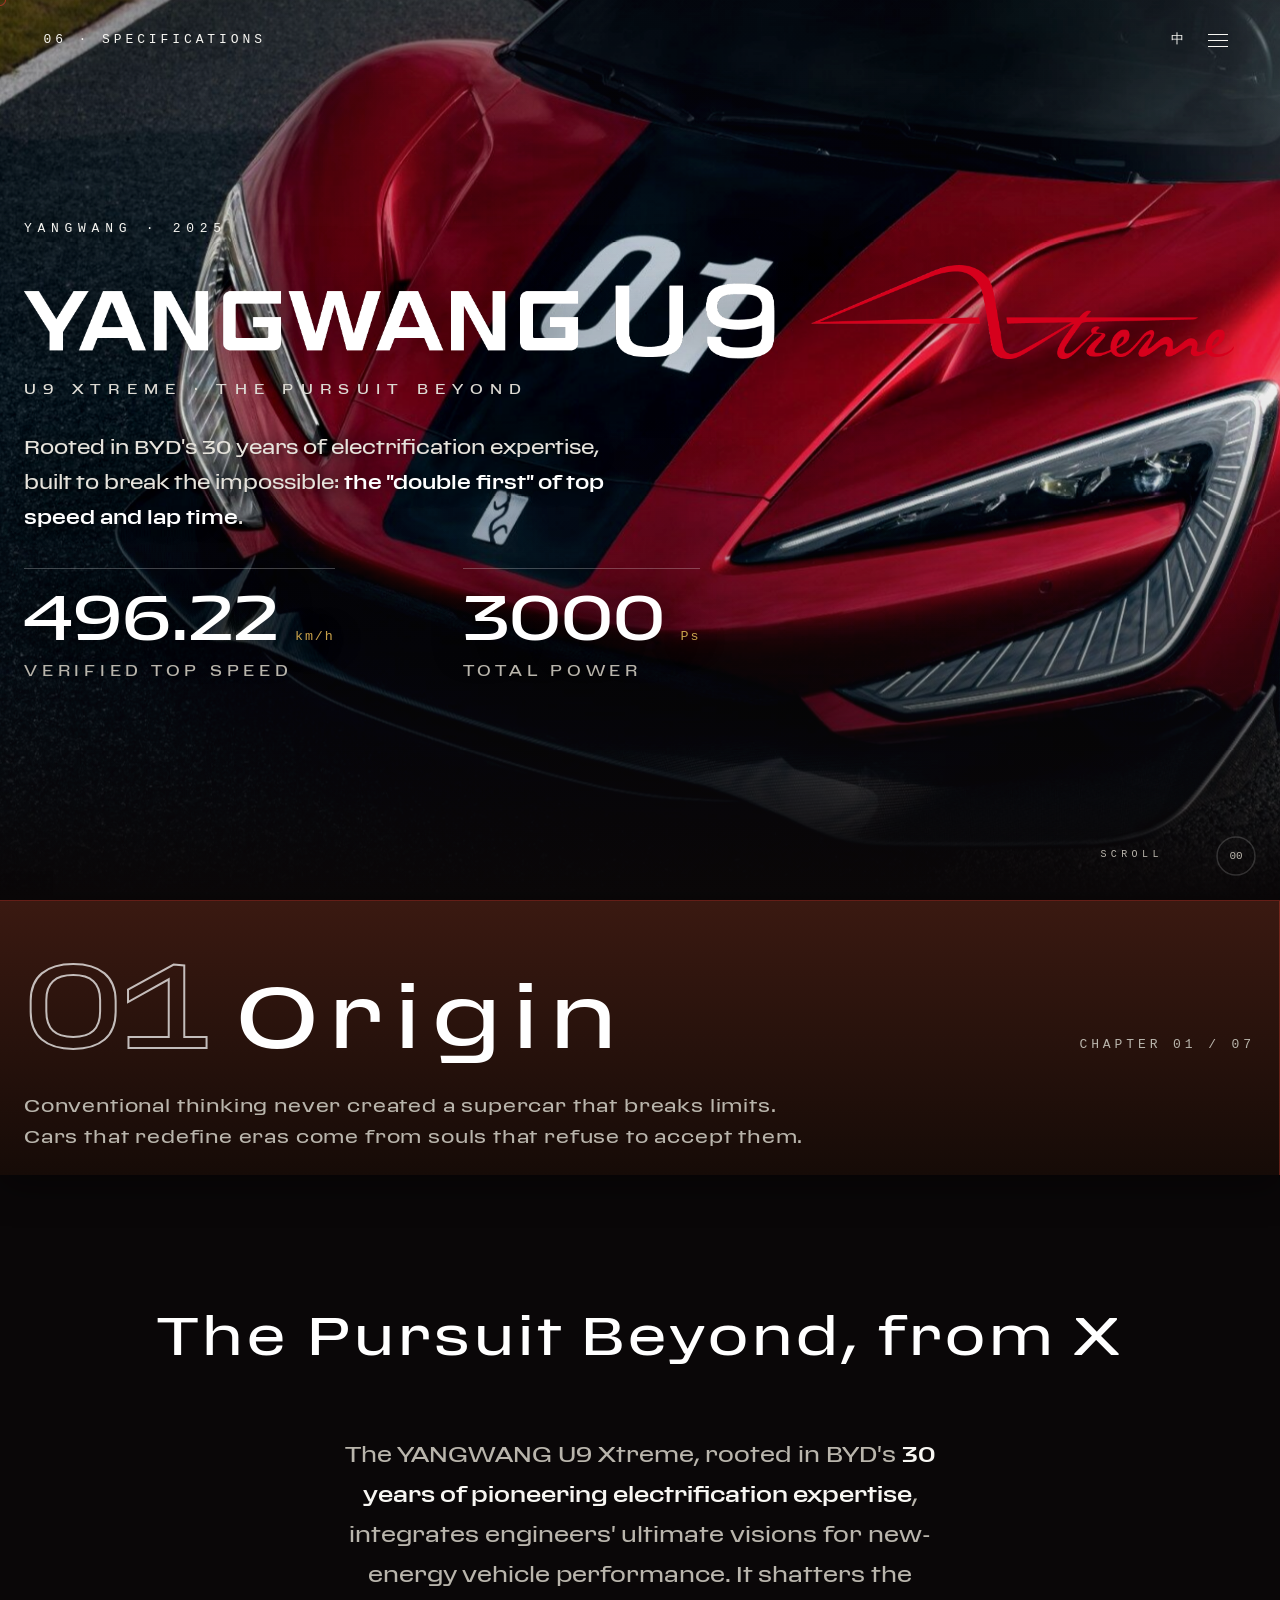
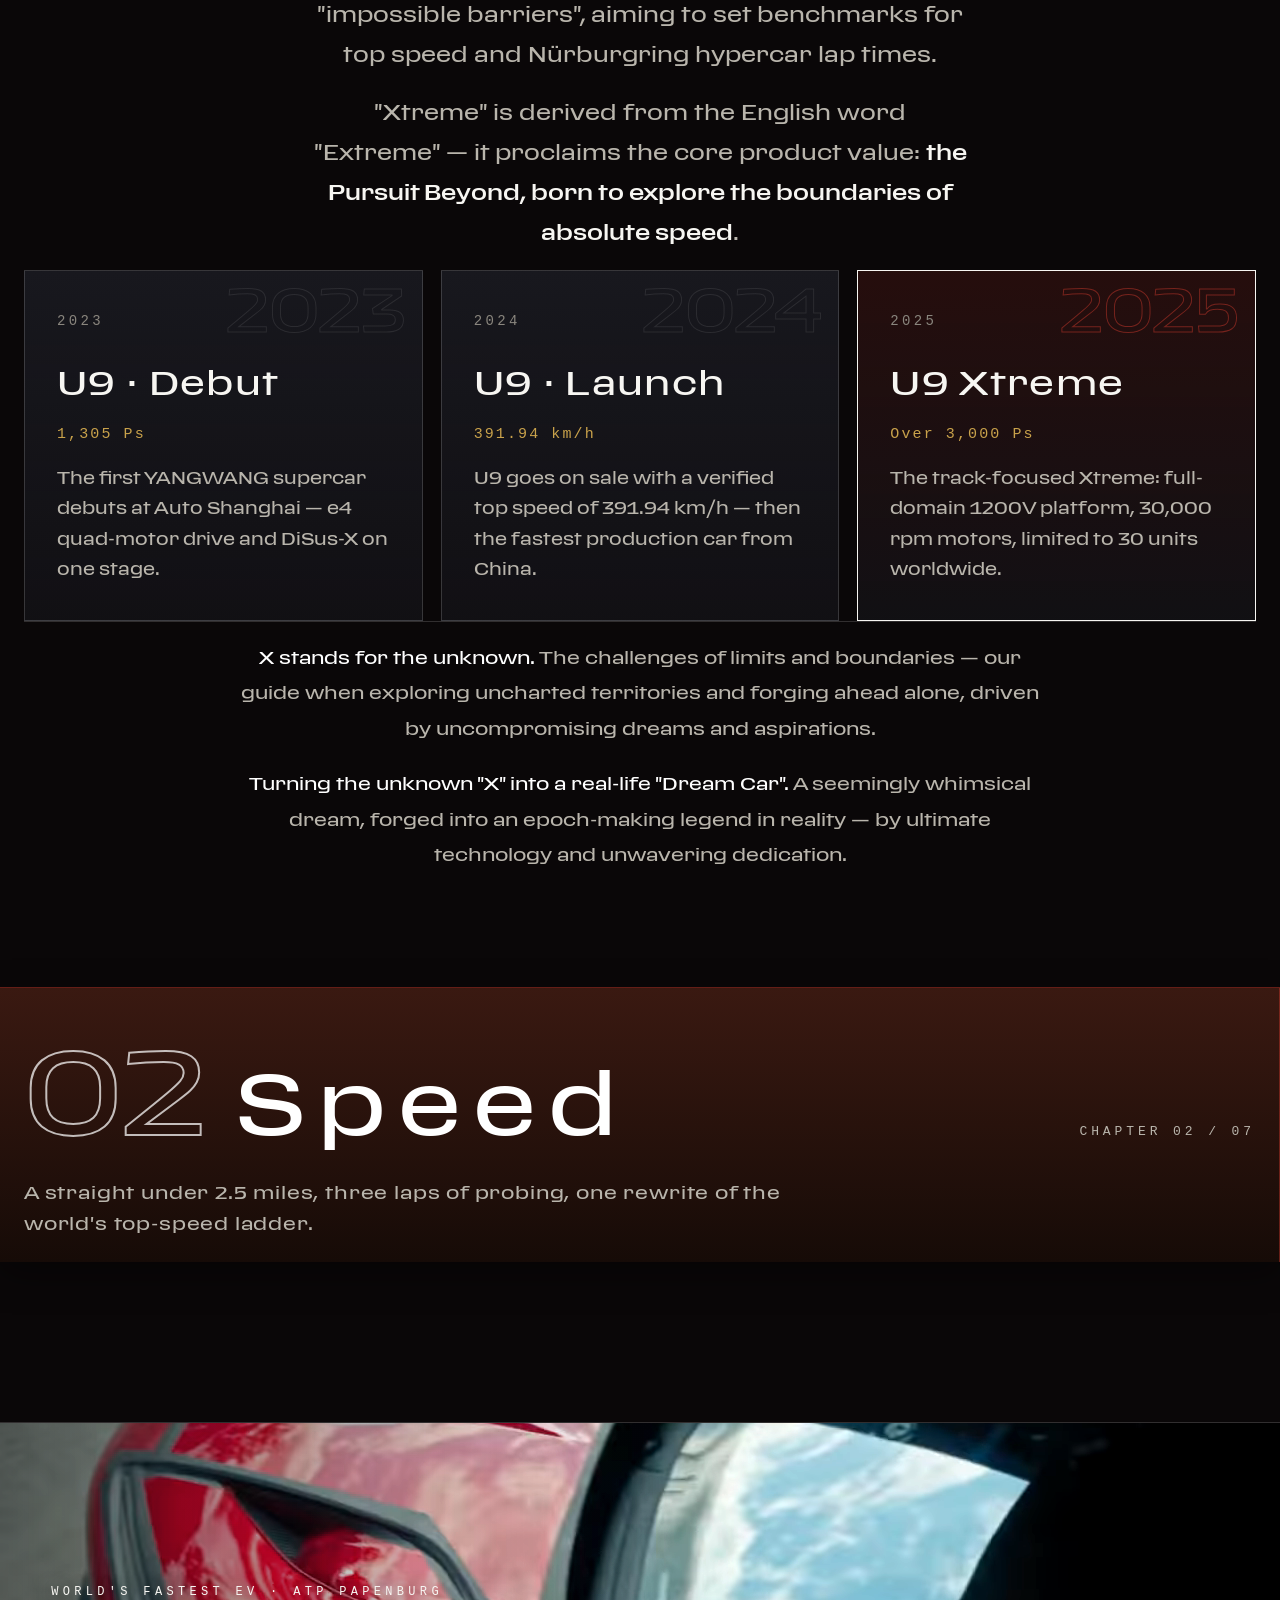
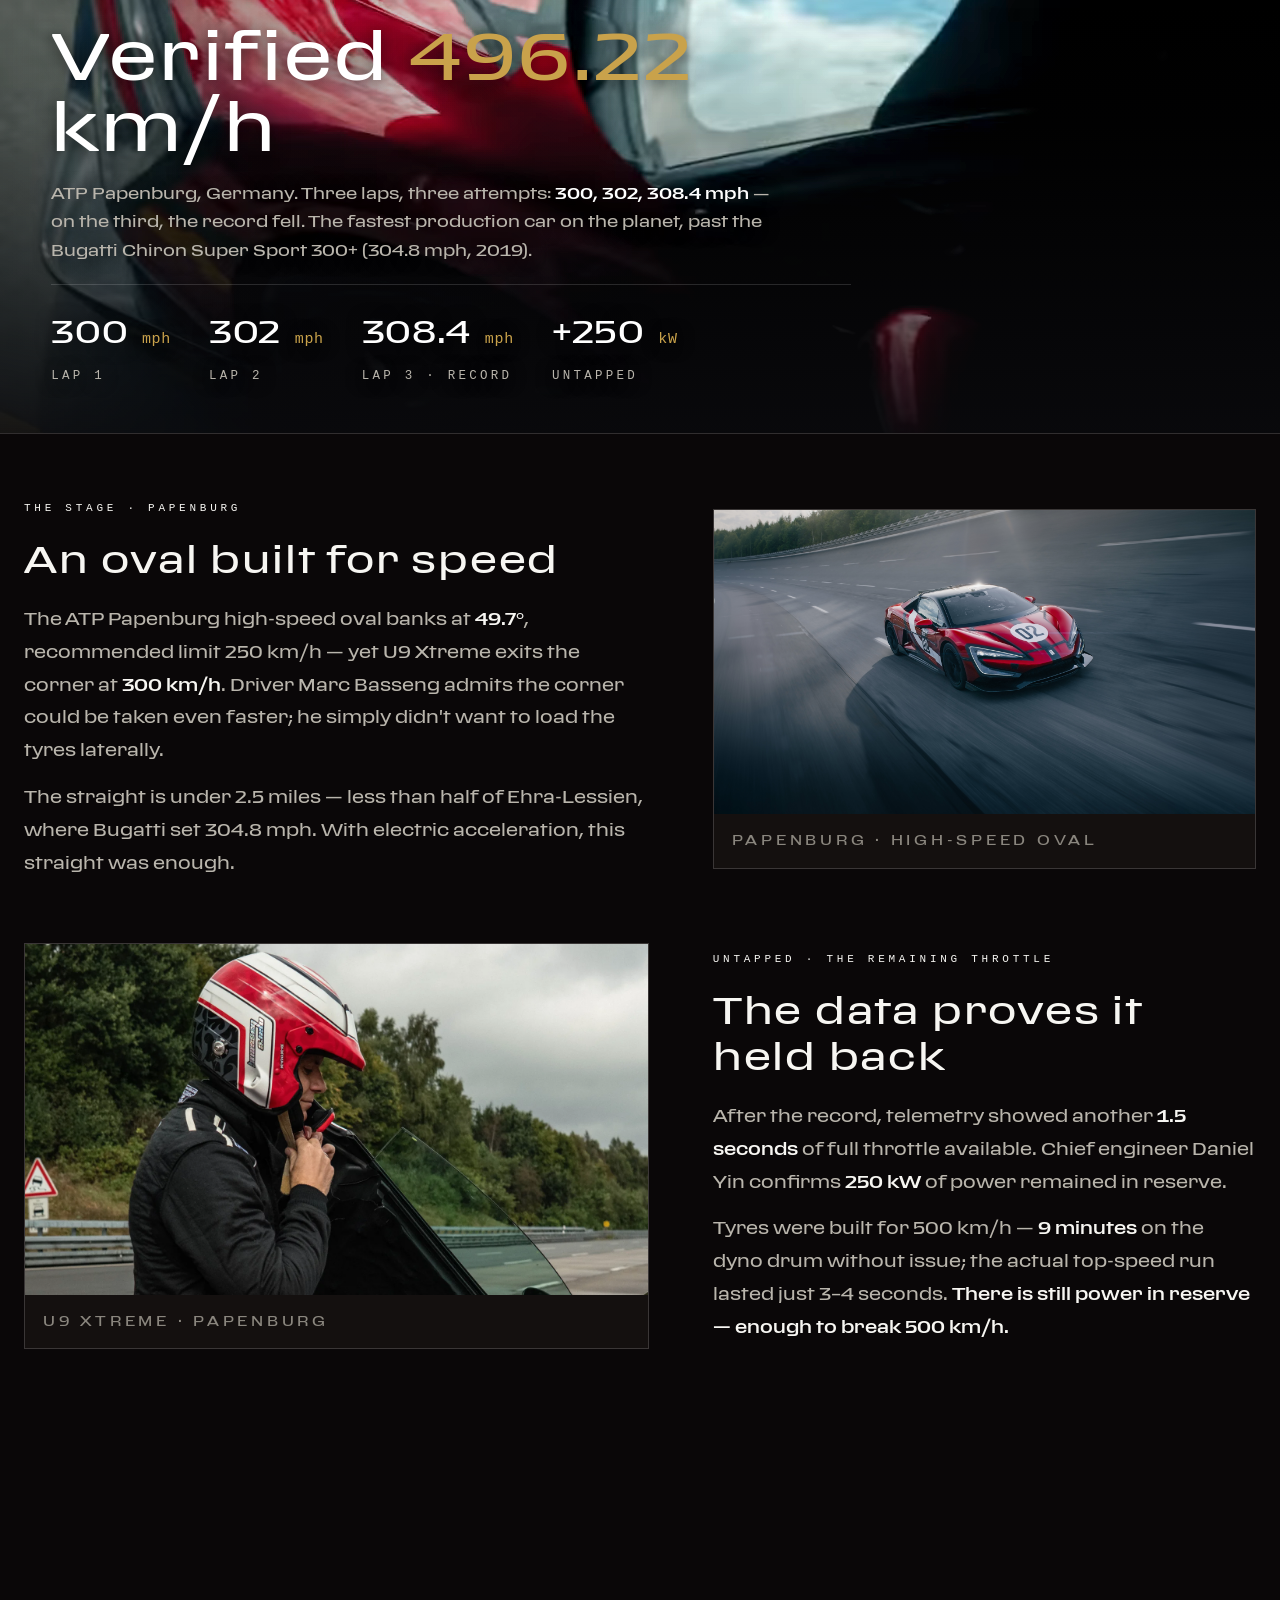
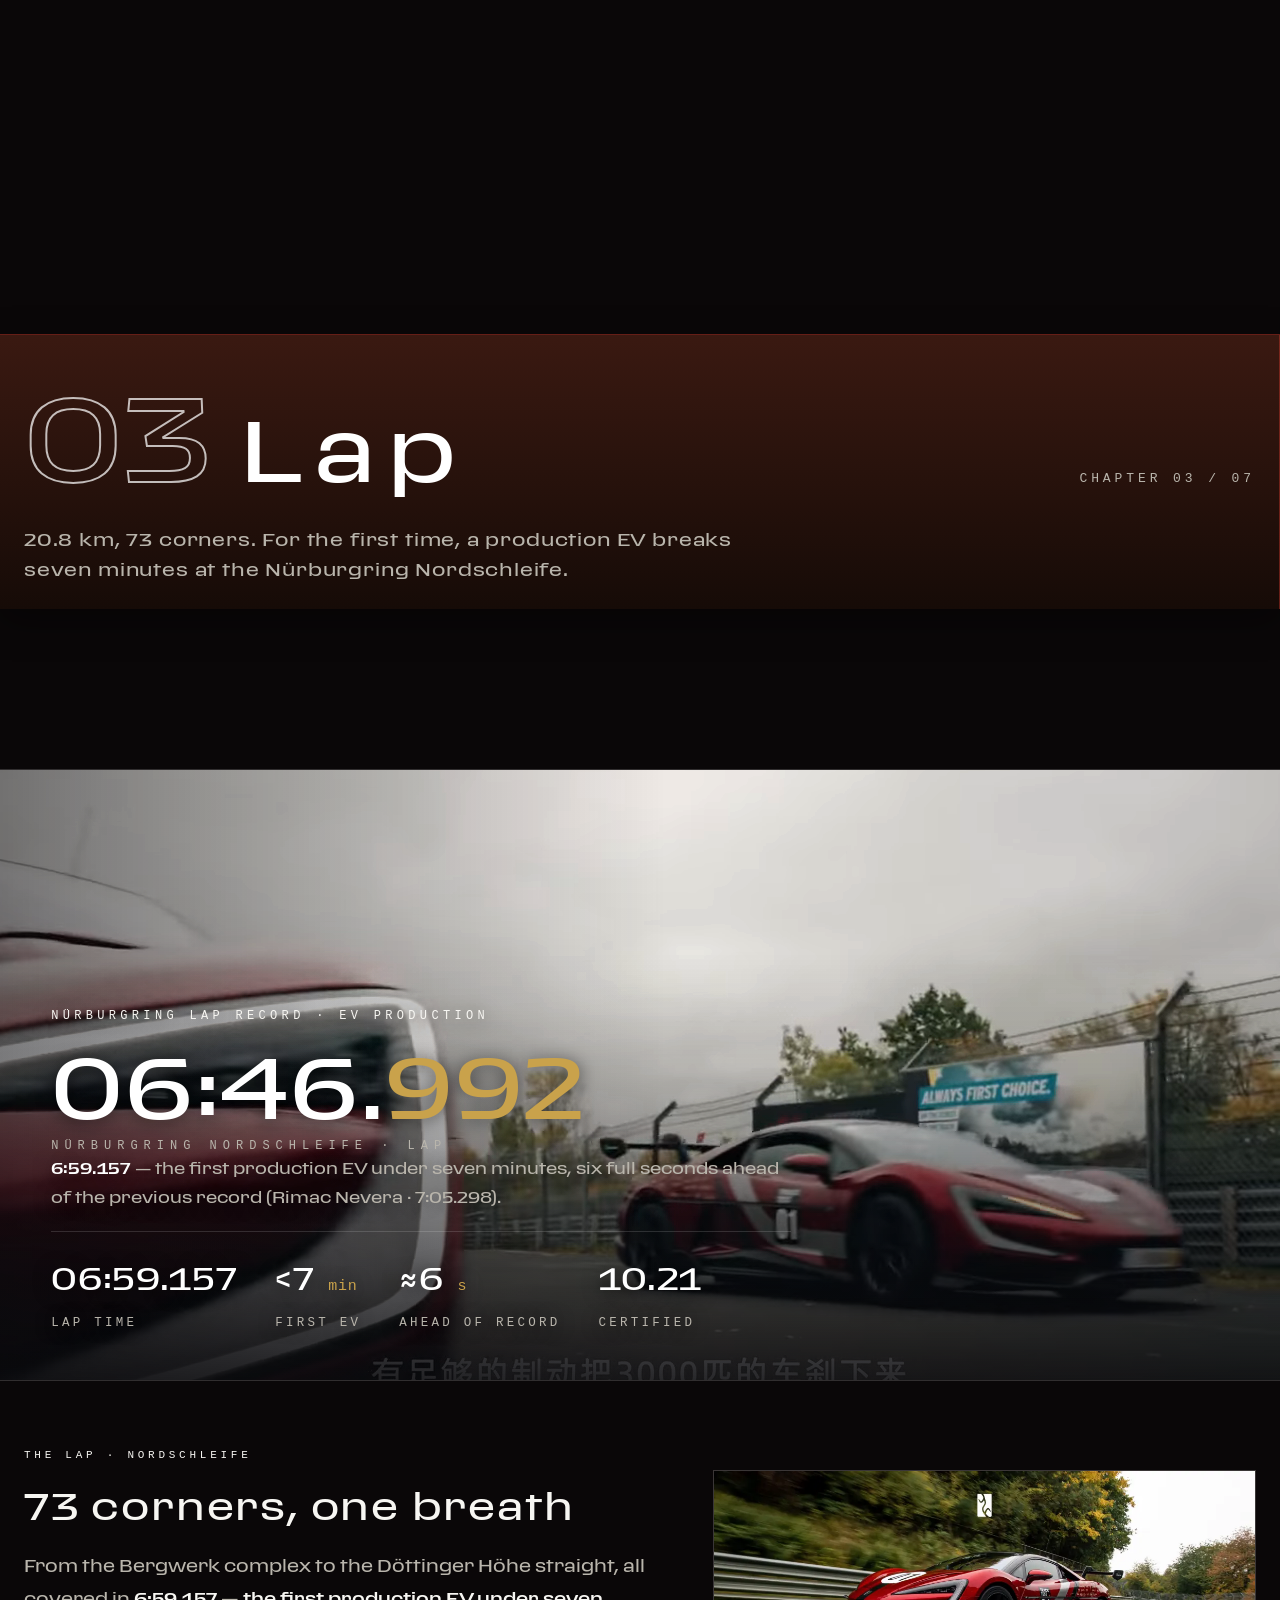
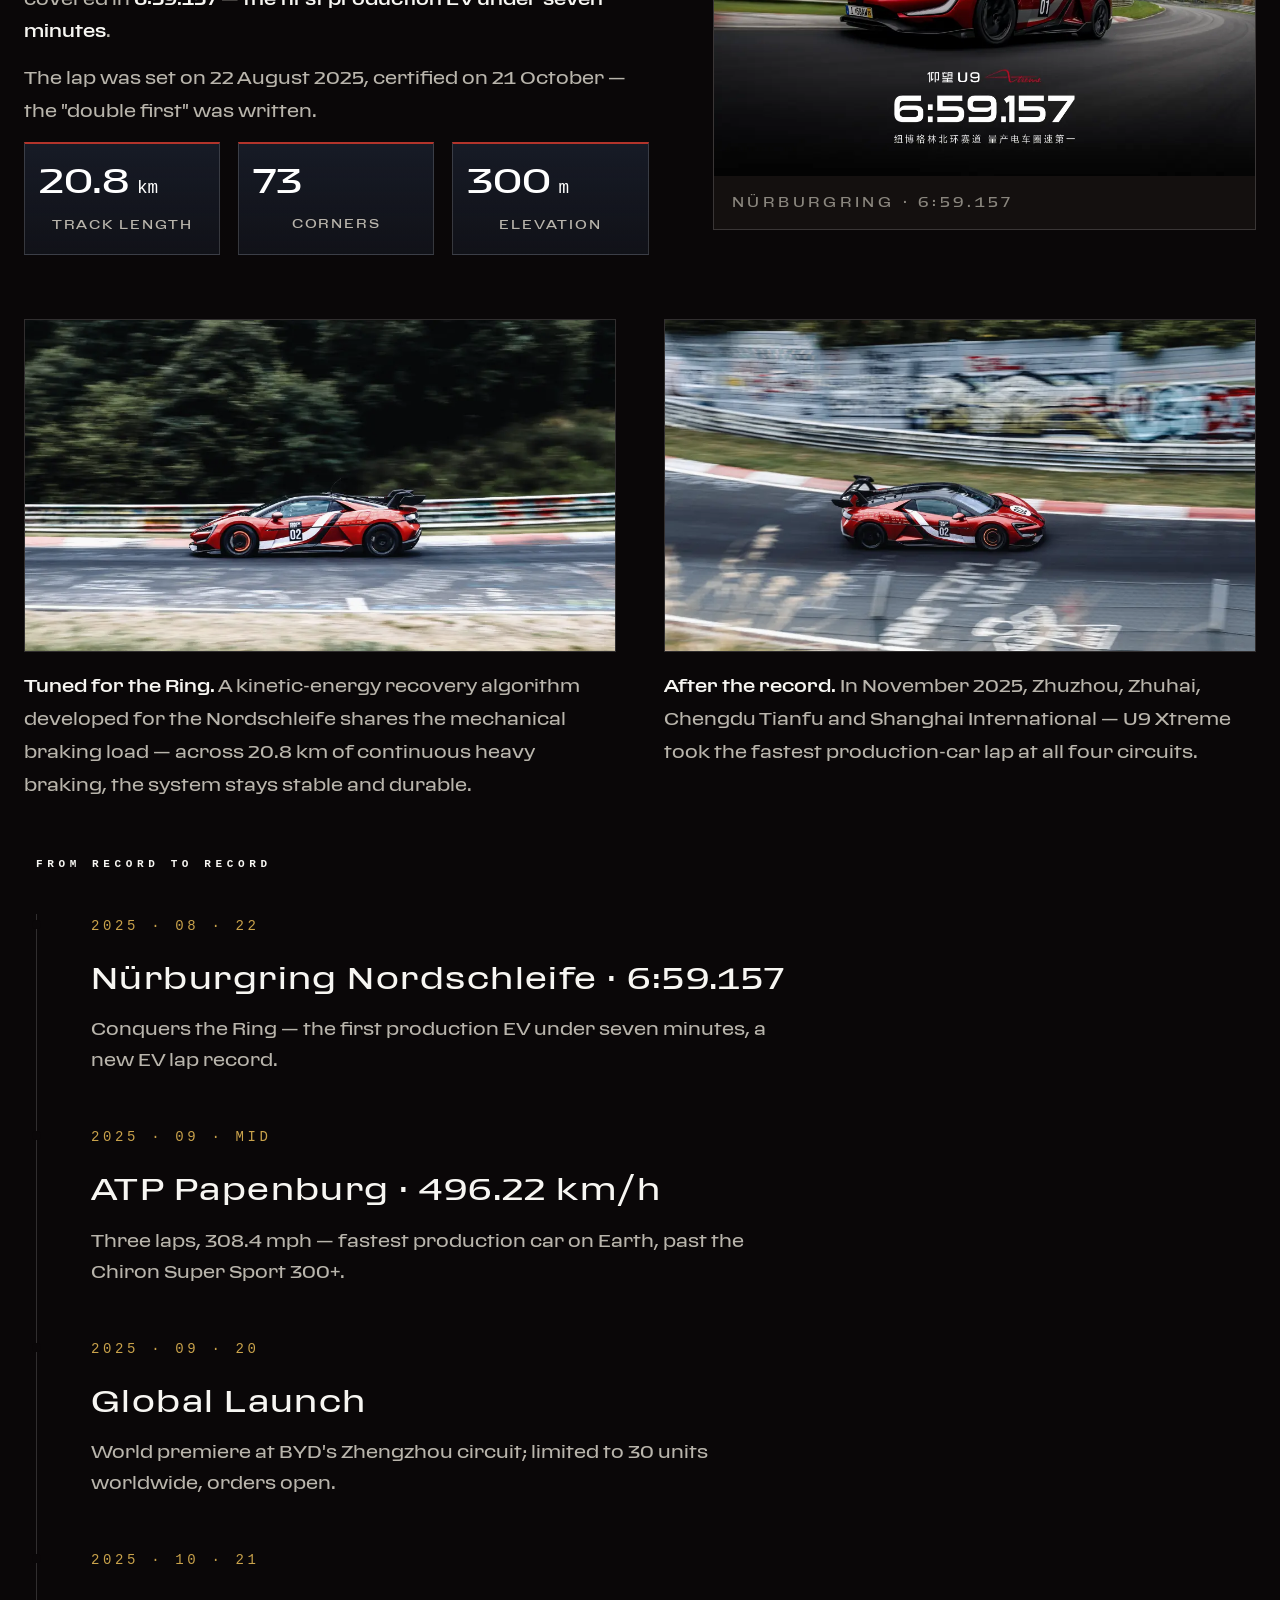
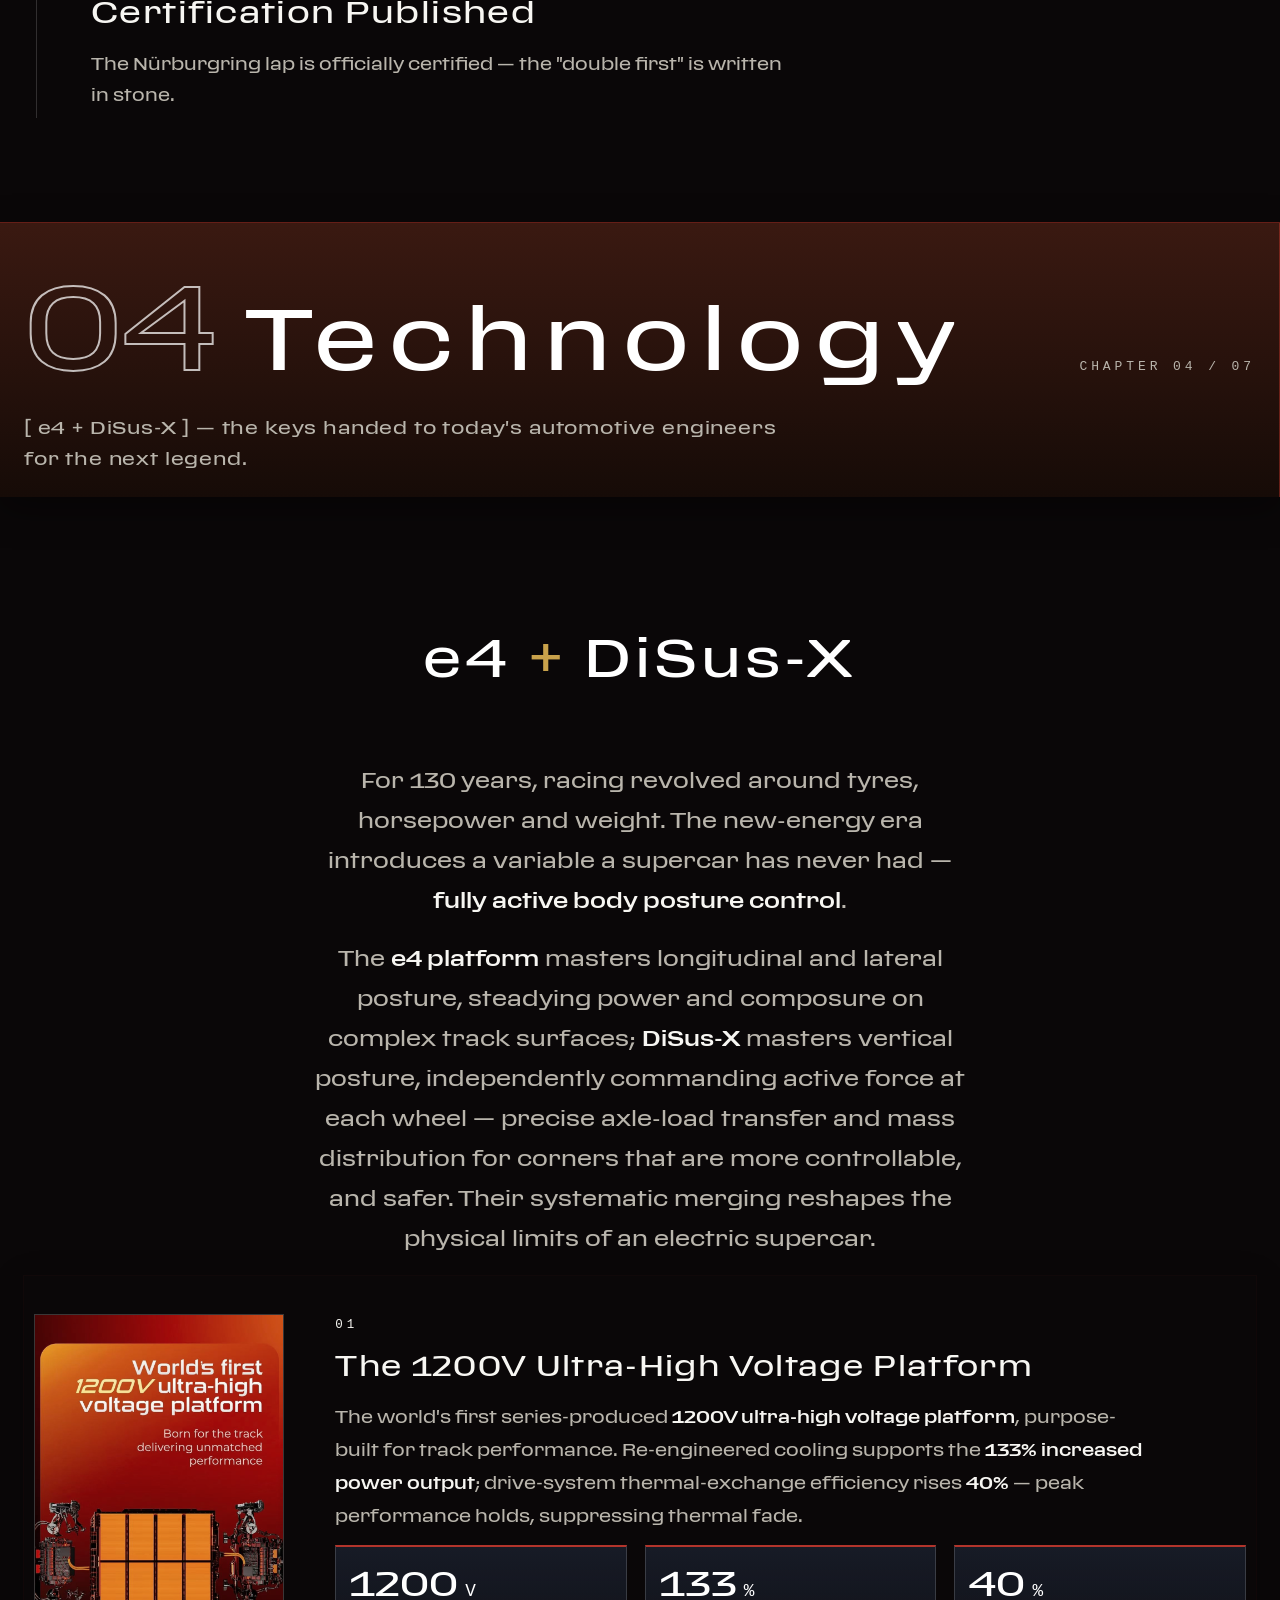
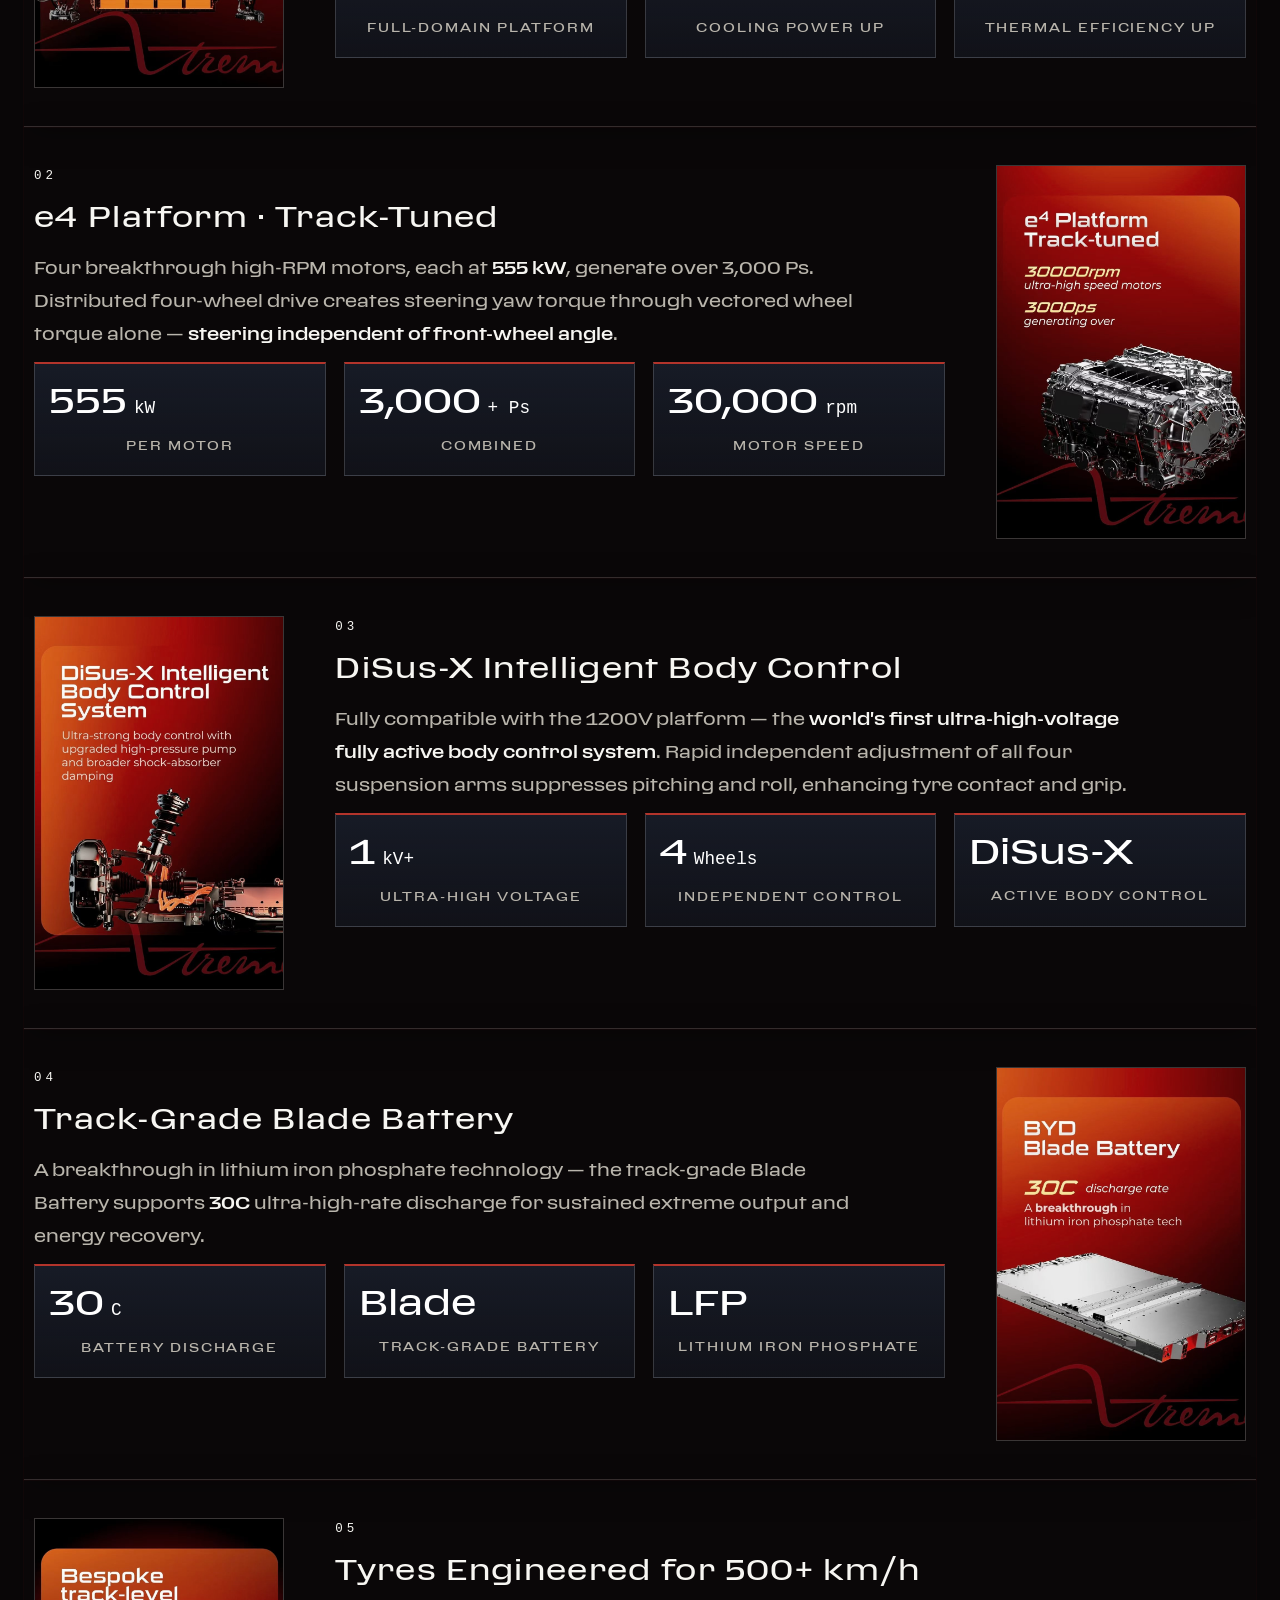
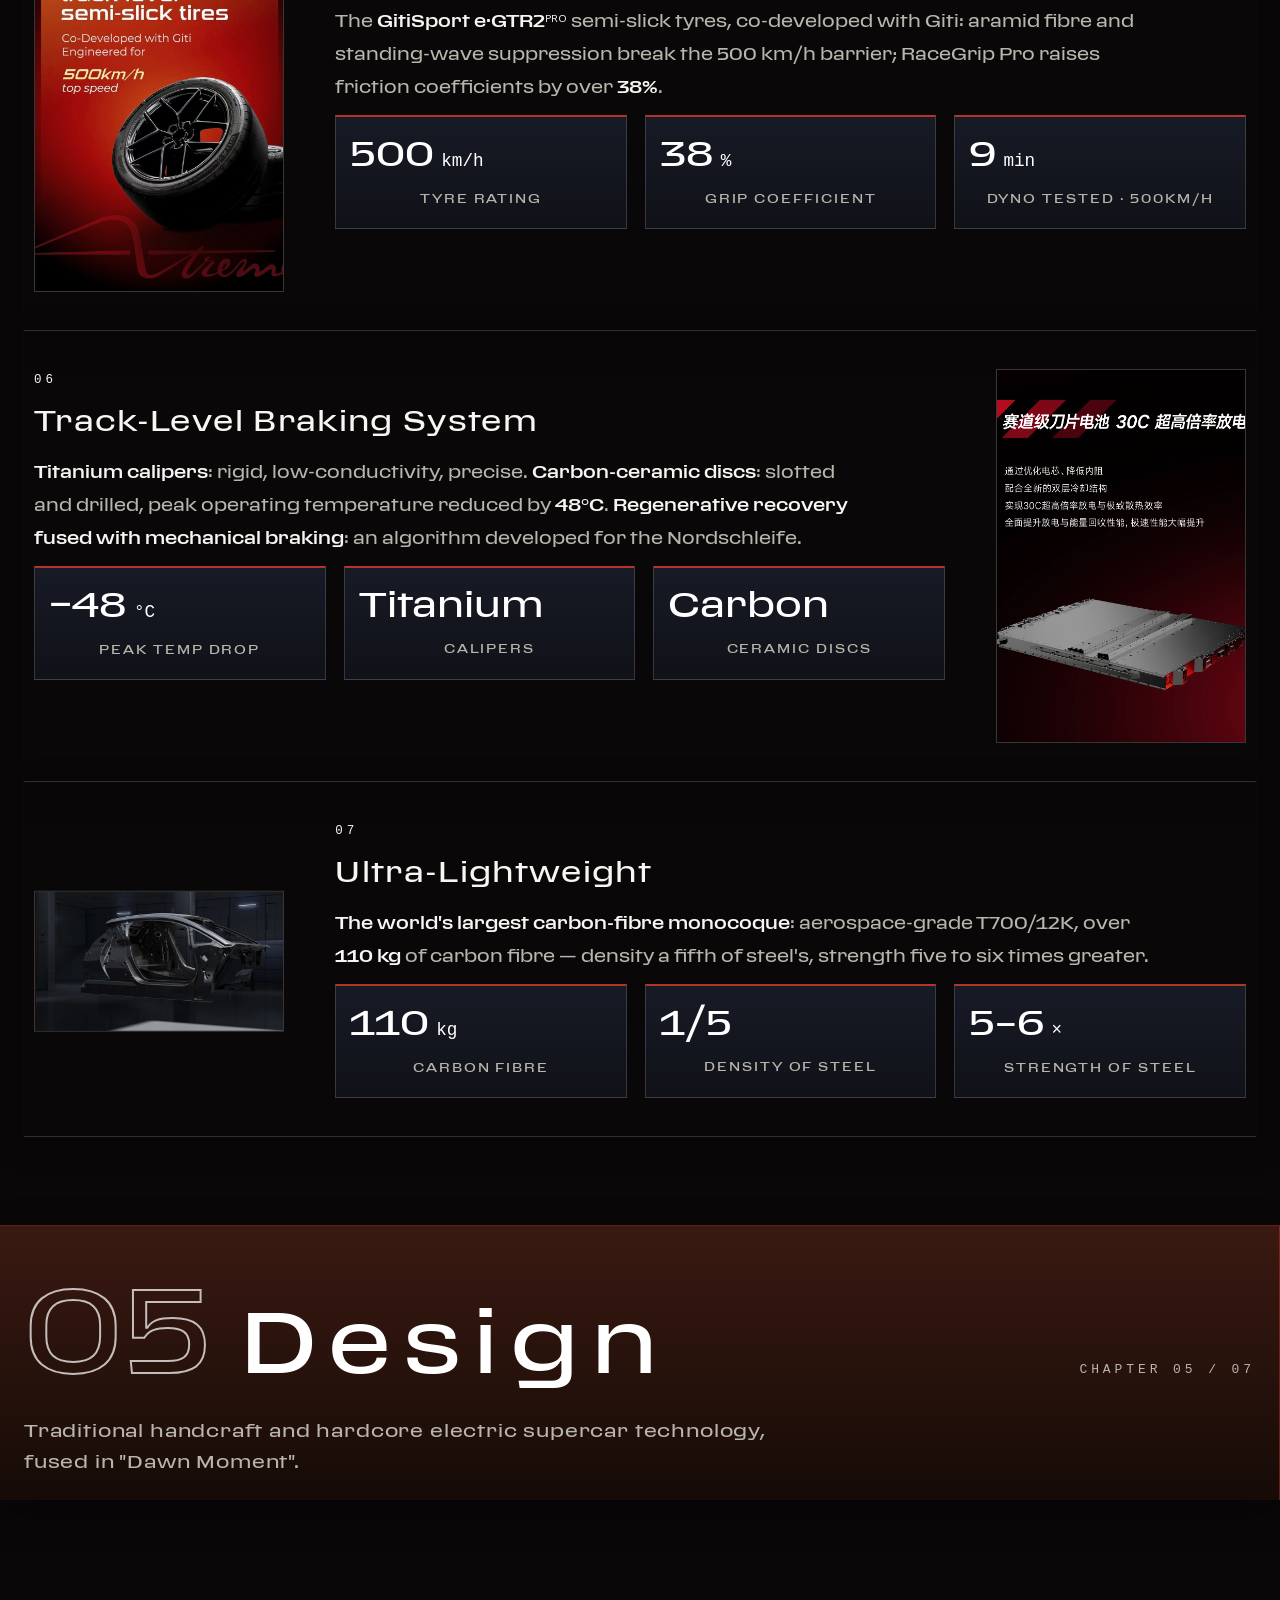
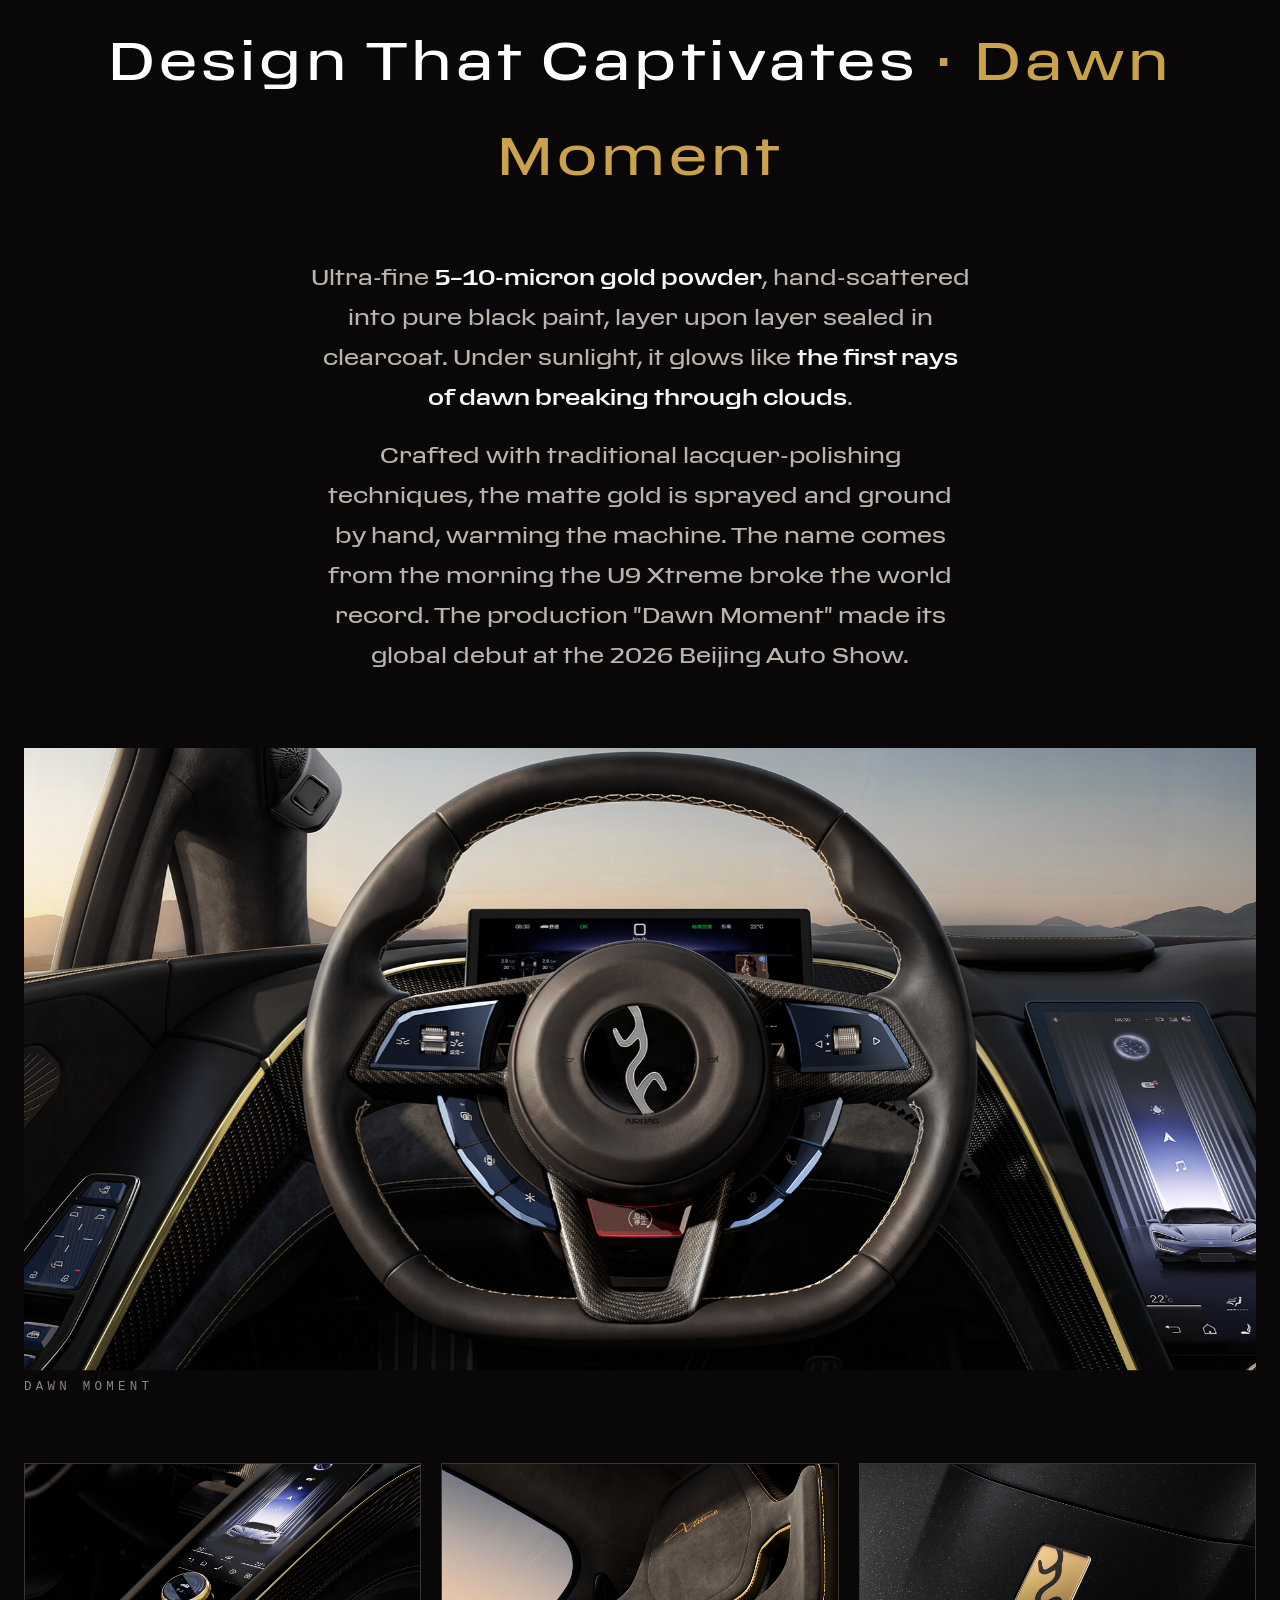
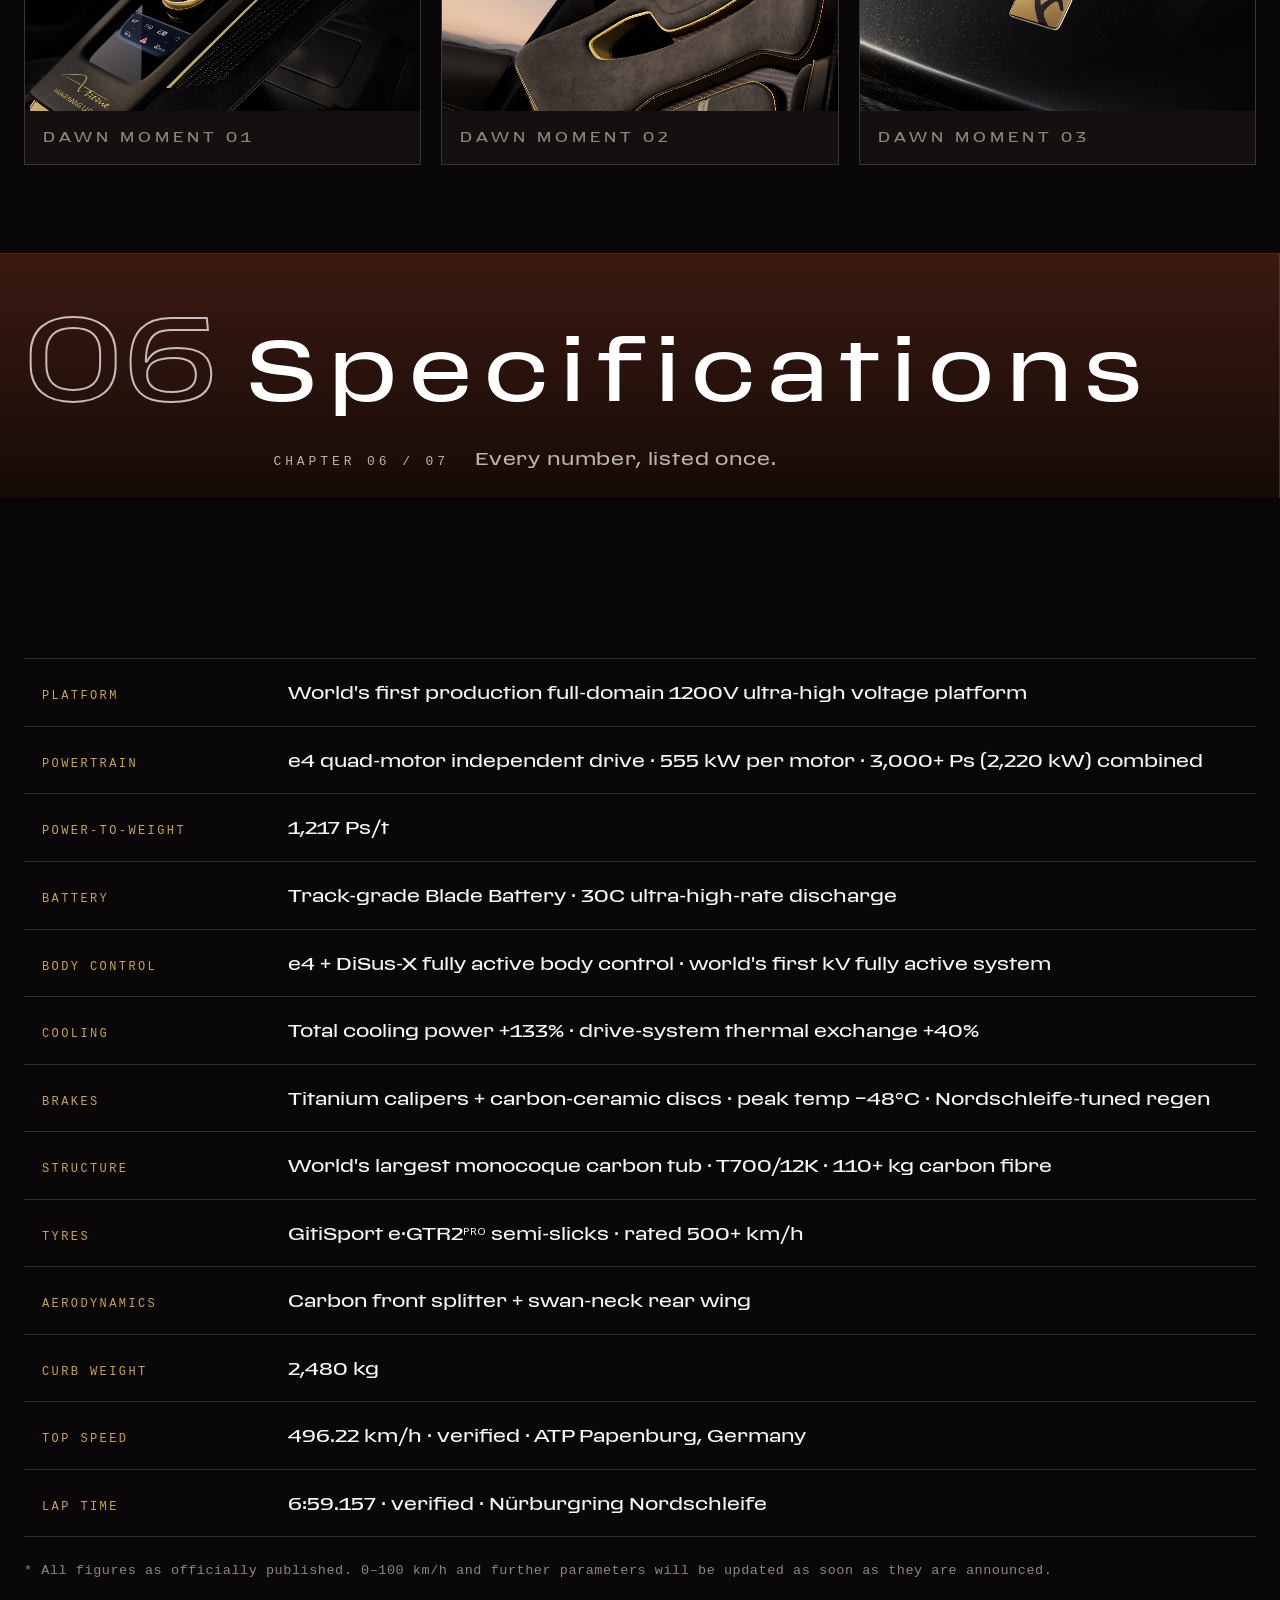
==== commit 1a0ae2c1: "页脚引导大改:居中门卡式设计(大标题+描边水印+品牌色按钮)" ====
--- a/en.html
+++ b/en.html
@@ -498,12 +498,13 @@
 <footer class="footer">
   <div class="wrap">
     <div class="footer__portal">
-      <div class="footer__portal-text">
+      <div class="footer__portal-inner">
         <p class="footer__portal-kicker mono">MORE LEGENDS</p>
-        <p class="footer__portal-title">HYPERCAR.SITE · The Home of Hypercar Legends</p>
+        <p class="footer__portal-title">HYPERCAR<span class="footer__portal-dot">.</span>SITE</p>
+        <p class="footer__portal-sub">The Home of Hypercar Legends · 超跑传奇集合介绍页</p>
         <p class="footer__portal-desc">Bugatti Tourbillon · Ferrari F80 · YANGWANG U9 Xtreme —— complete stories of three legendary hypercars, all on HYPERCAR.SITE</p>
-      </div>
-      <a class="footer__portal-btn mono" href="https://www.hypercar.site" target="_blank" rel="noopener">Visit HYPERCAR.SITE →</a>
+        <a class="footer__portal-btn mono" href="https://www.hypercar.site" target="_blank" rel="noopener">Visit HYPERCAR.SITE →</a>
+      </div>
     </div>
     <div class="footer__top">
       <p class="footer__brand mono">YANGWANG · U9 XTREME</p>
--- a/css/style.css
+++ b/css/style.css
@@ -538,13 +538,16 @@
 
 /* ---------- 页脚 ---------- */
 .footer{border-top:1px solid var(--line);padding:56px 0 40px}
-.footer__portal{display:flex;justify-content:space-between;align-items:center;gap:28px;flex-wrap:wrap;padding:36px 40px;margin-bottom:40px;border:1px solid var(--line);background:linear-gradient(120deg,rgba(201,162,75,.10),transparent 70%)}
-.footer__portal-text{max-width:660px}
-.footer__portal-kicker{font-size:11px;letter-spacing:.34em;color:var(--dim);text-transform:uppercase;font-family:var(--mono);margin-bottom:12px}
-.footer__portal-title{font-size:22px;letter-spacing:.04em;color:var(--txt);line-height:1.5}
-.footer__portal-desc{font-size:13.5px;line-height:1.9;color:var(--faint);margin-top:10px}
-.footer__portal-btn{font-size:13px;letter-spacing:.2em;color:#fff;text-transform:uppercase;font-family:var(--mono);padding:15px 30px;background:var(--gold);border:1px solid var(--gold);transition:background .3s,color .3s,box-shadow .3s}
-.footer__portal-btn:hover{background:transparent;color:var(--gold);box-shadow:0 0 24px rgba(201,162,75,.35)}
+.footer__portal{position:relative;overflow:hidden;text-align:center;padding:72px 24px 76px;margin-bottom:48px;border-top:1px solid var(--line);border-bottom:1px solid var(--line);background:radial-gradient(ellipse 90% 70% at 50% 0%,rgba(201,162,75,.10),transparent 72%)}
+.footer__portal::before{content:'HYPERCAR';position:absolute;top:50%;left:50%;transform:translate(-50%,-50%);font-size:clamp(64px,13vw,180px);letter-spacing:.1em;line-height:1;white-space:nowrap;font-family:var(--mono);color:transparent;-webkit-text-stroke:1px rgba(255,255,255,.07);pointer-events:none;user-select:none}
+.footer__portal-inner{position:relative;display:flex;flex-direction:column;align-items:center}
+.footer__portal-kicker{font-size:12px;letter-spacing:.42em;color:var(--gold);margin-bottom:20px}
+.footer__portal-title{font-size:clamp(34px,5.5vw,56px);font-weight:400;letter-spacing:.06em;line-height:1.05;color:var(--txt)}
+.footer__portal-dot{color:var(--gold)}
+.footer__portal-sub{font-size:14px;letter-spacing:.22em;color:var(--dim);margin-top:14px}
+.footer__portal-desc{font-size:14px;line-height:1.9;color:var(--faint);max-width:560px;margin:20px auto 34px}
+.footer__portal-btn{font-size:13px;letter-spacing:.26em;color:var(--txt);padding:15px 36px;border:1px solid var(--line);transition:border-color .3s,color .3s,background .3s,box-shadow .3s}
+.footer__portal-btn:hover{border-color:var(--gold);color:#fff;background:var(--gold);box-shadow:0 0 36px rgba(201,162,75,.4)}
 .footer__top{display:flex;justify-content:space-between;align-items:center;gap:18px;flex-wrap:wrap;margin-bottom:28px}
 .footer__brand{font-size:12.5px;letter-spacing:.42em;color:var(--dim);text-transform:uppercase;font-family:var(--mono)}
 .footer__links{display:flex;gap:26px;font-size:12.5px;letter-spacing:.3em;text-transform:uppercase;font-family:var(--mono)}
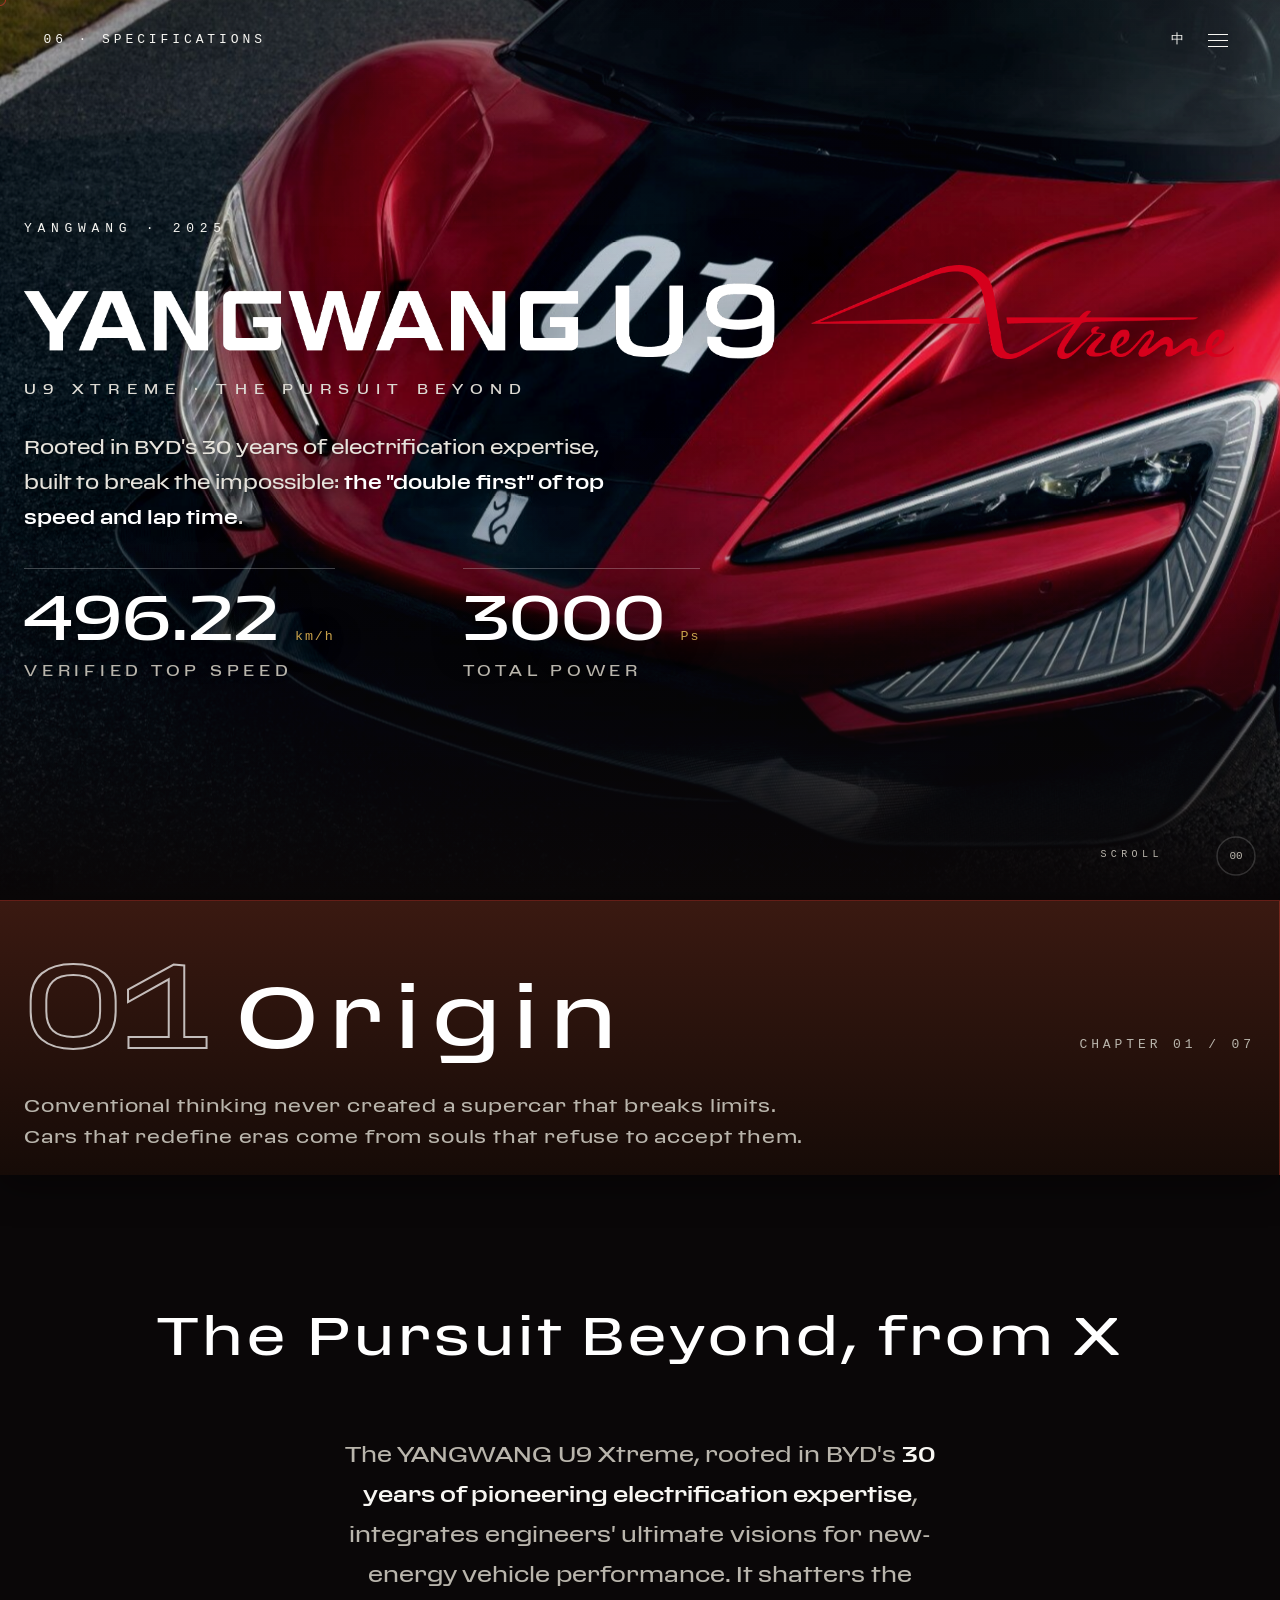
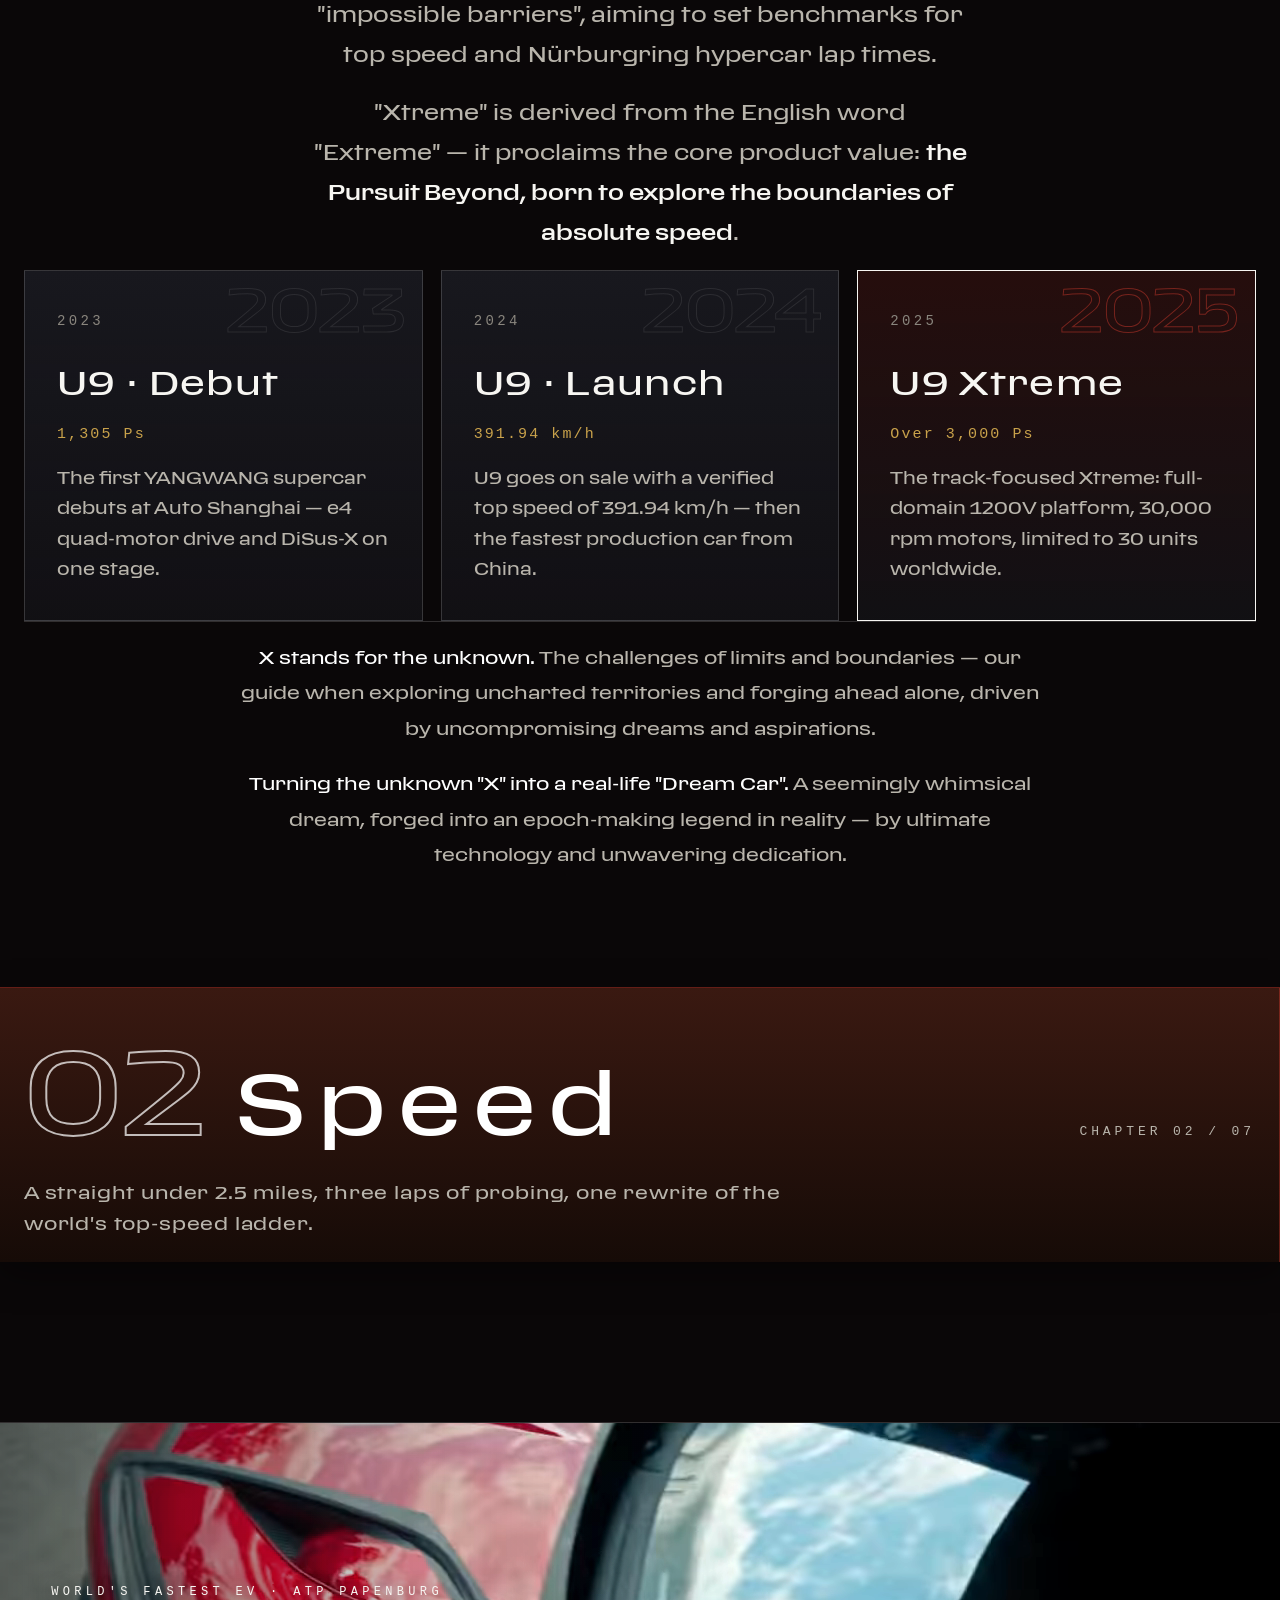
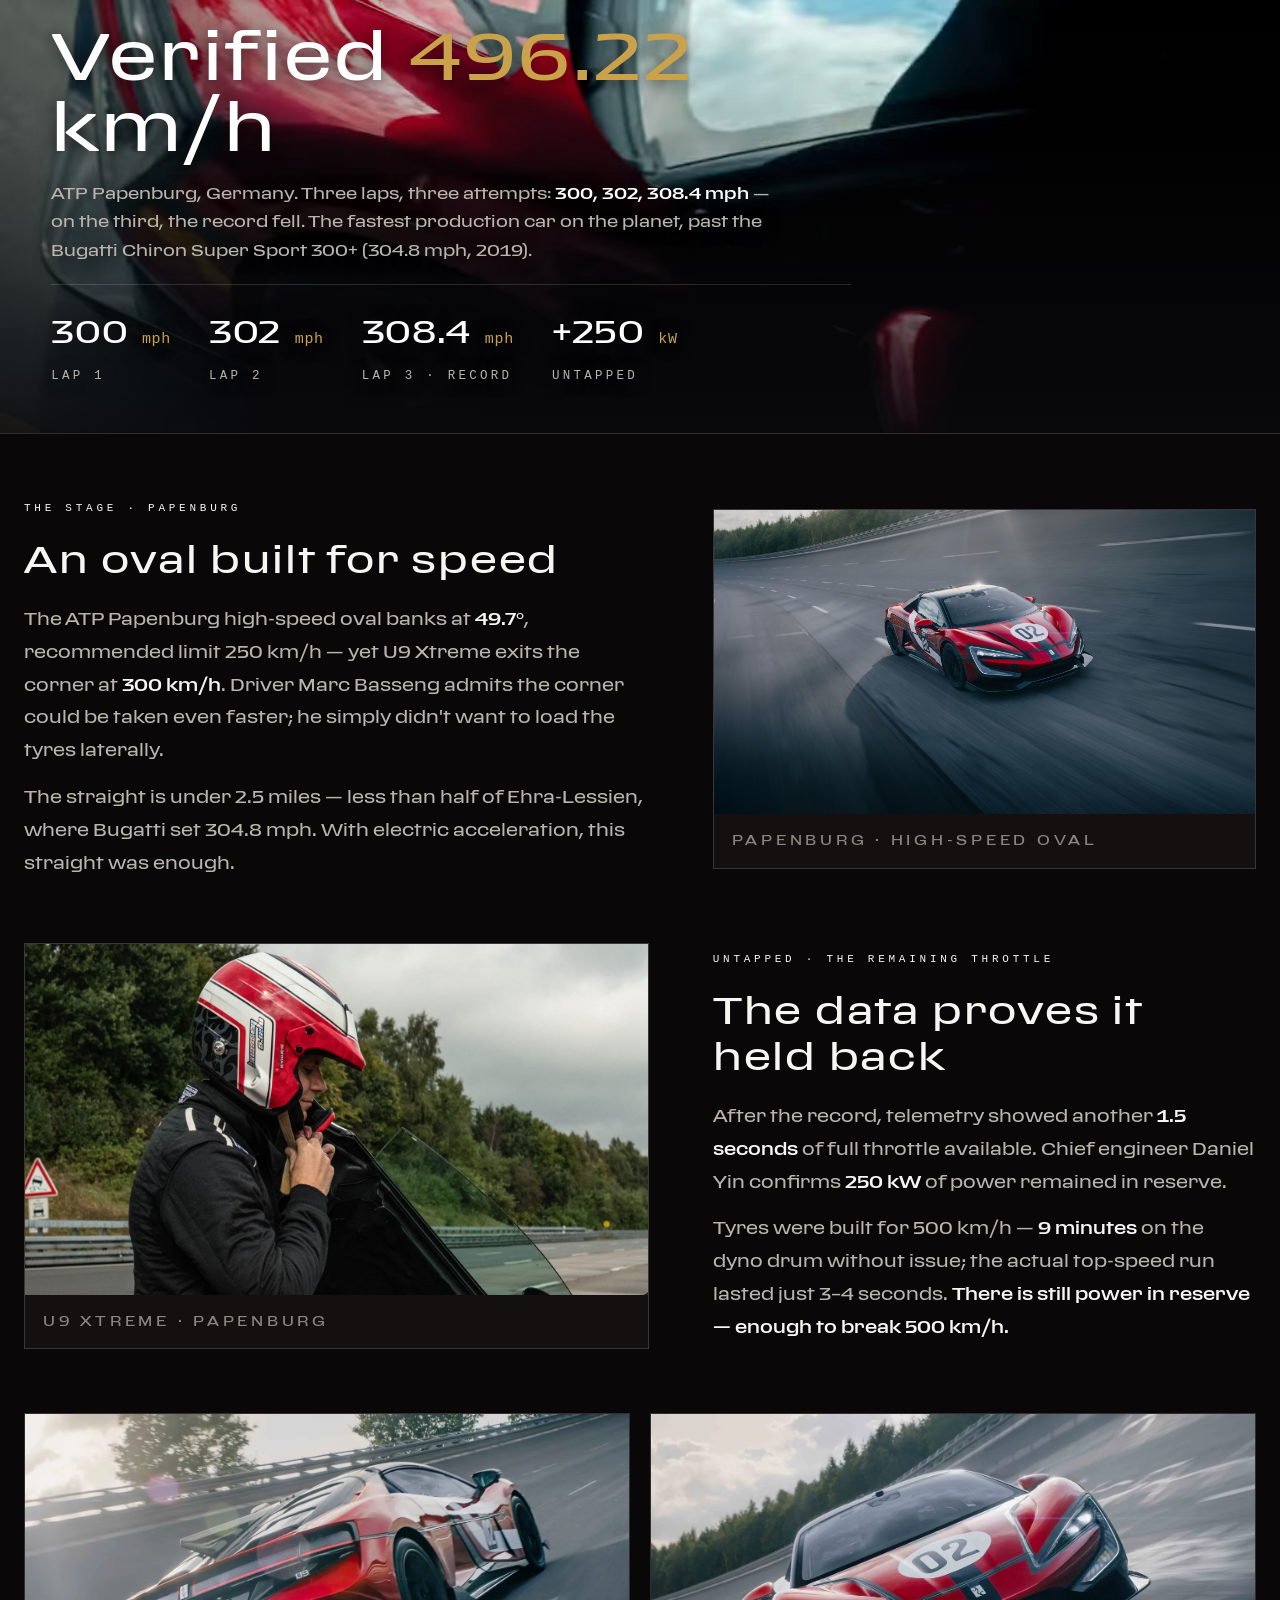
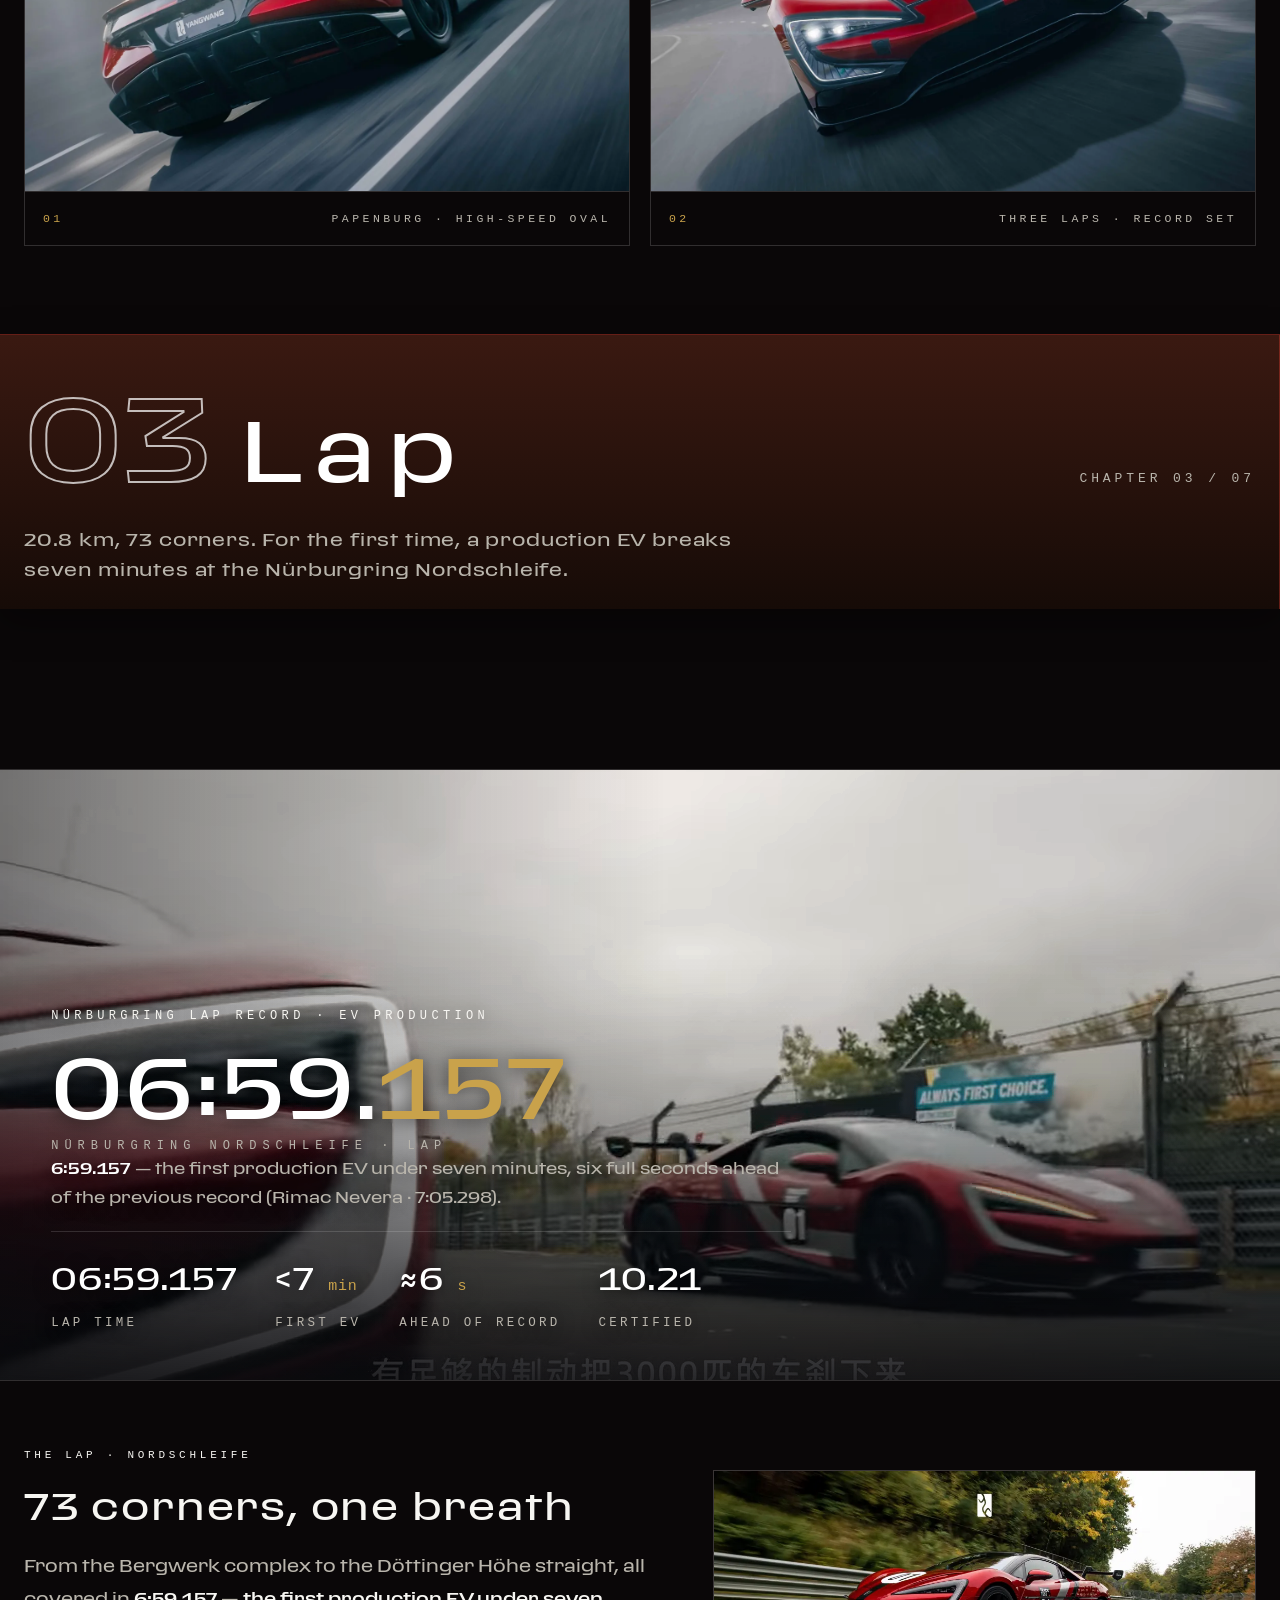
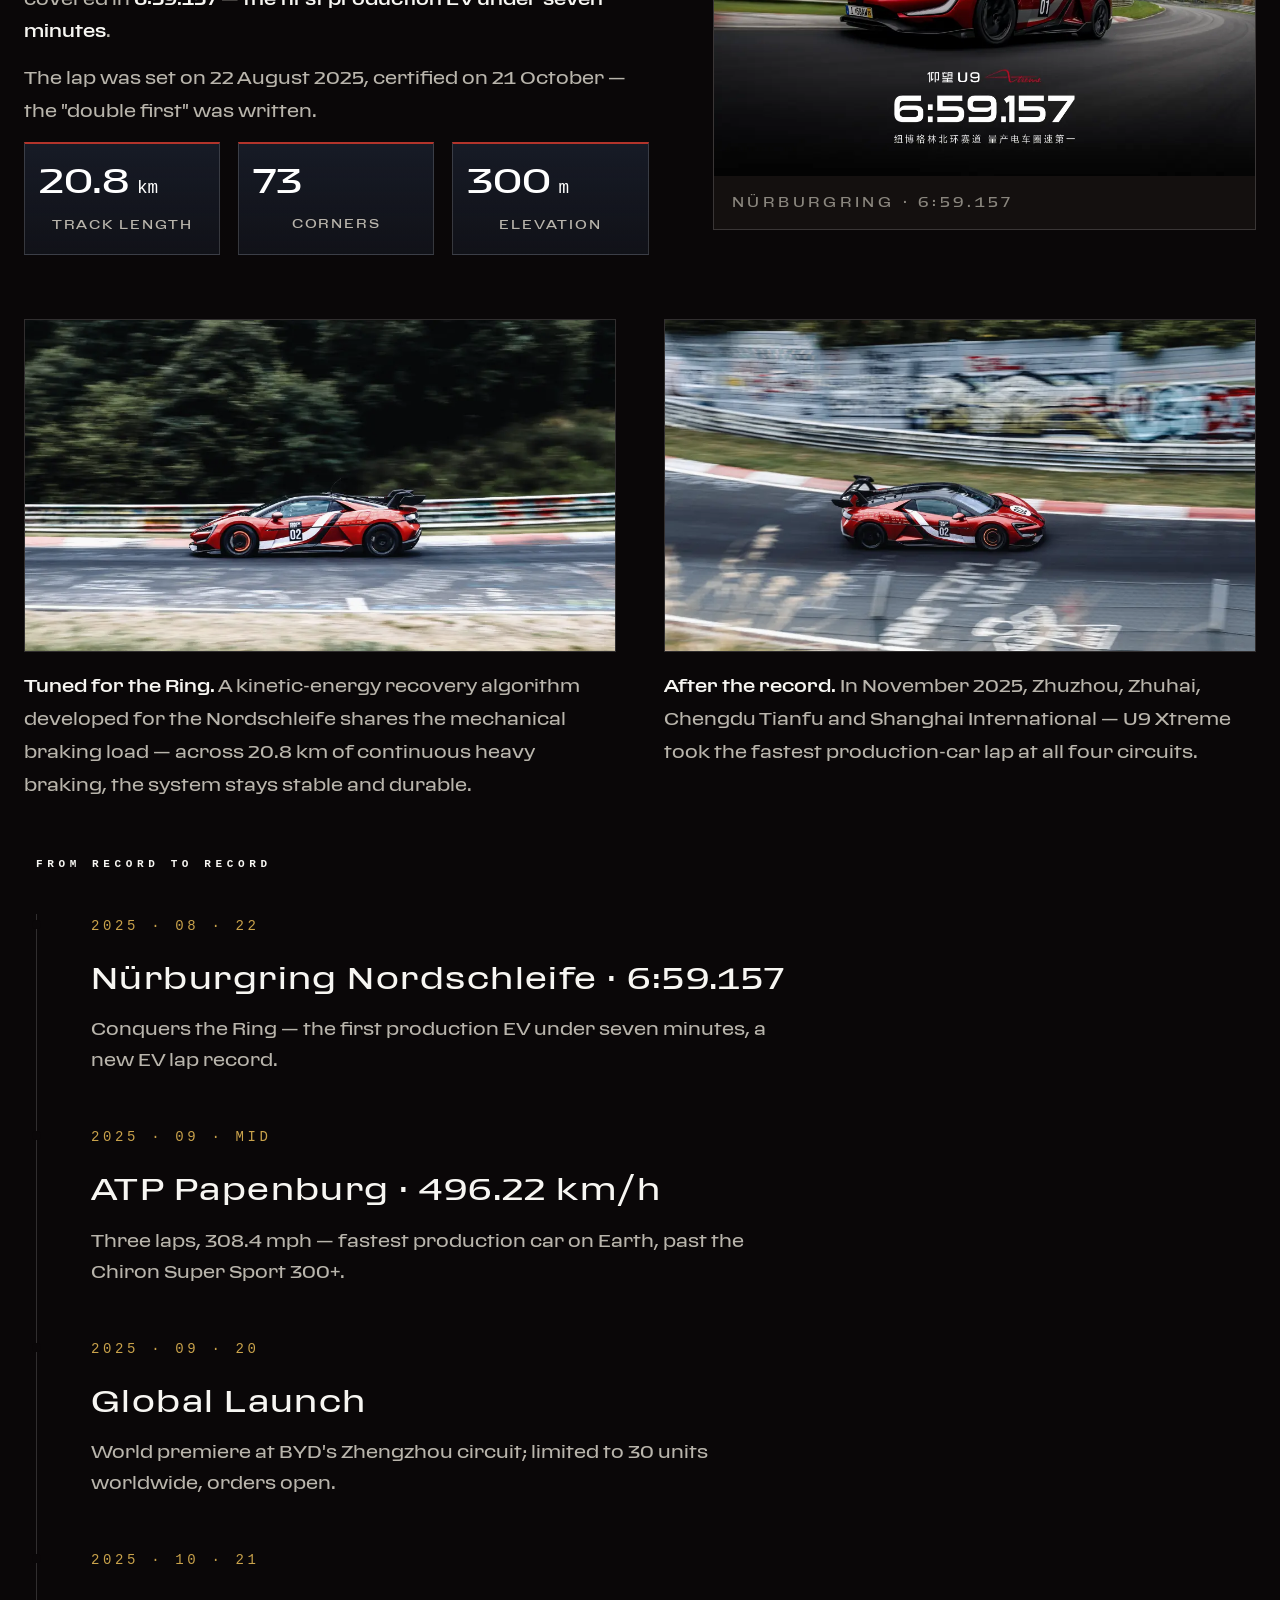
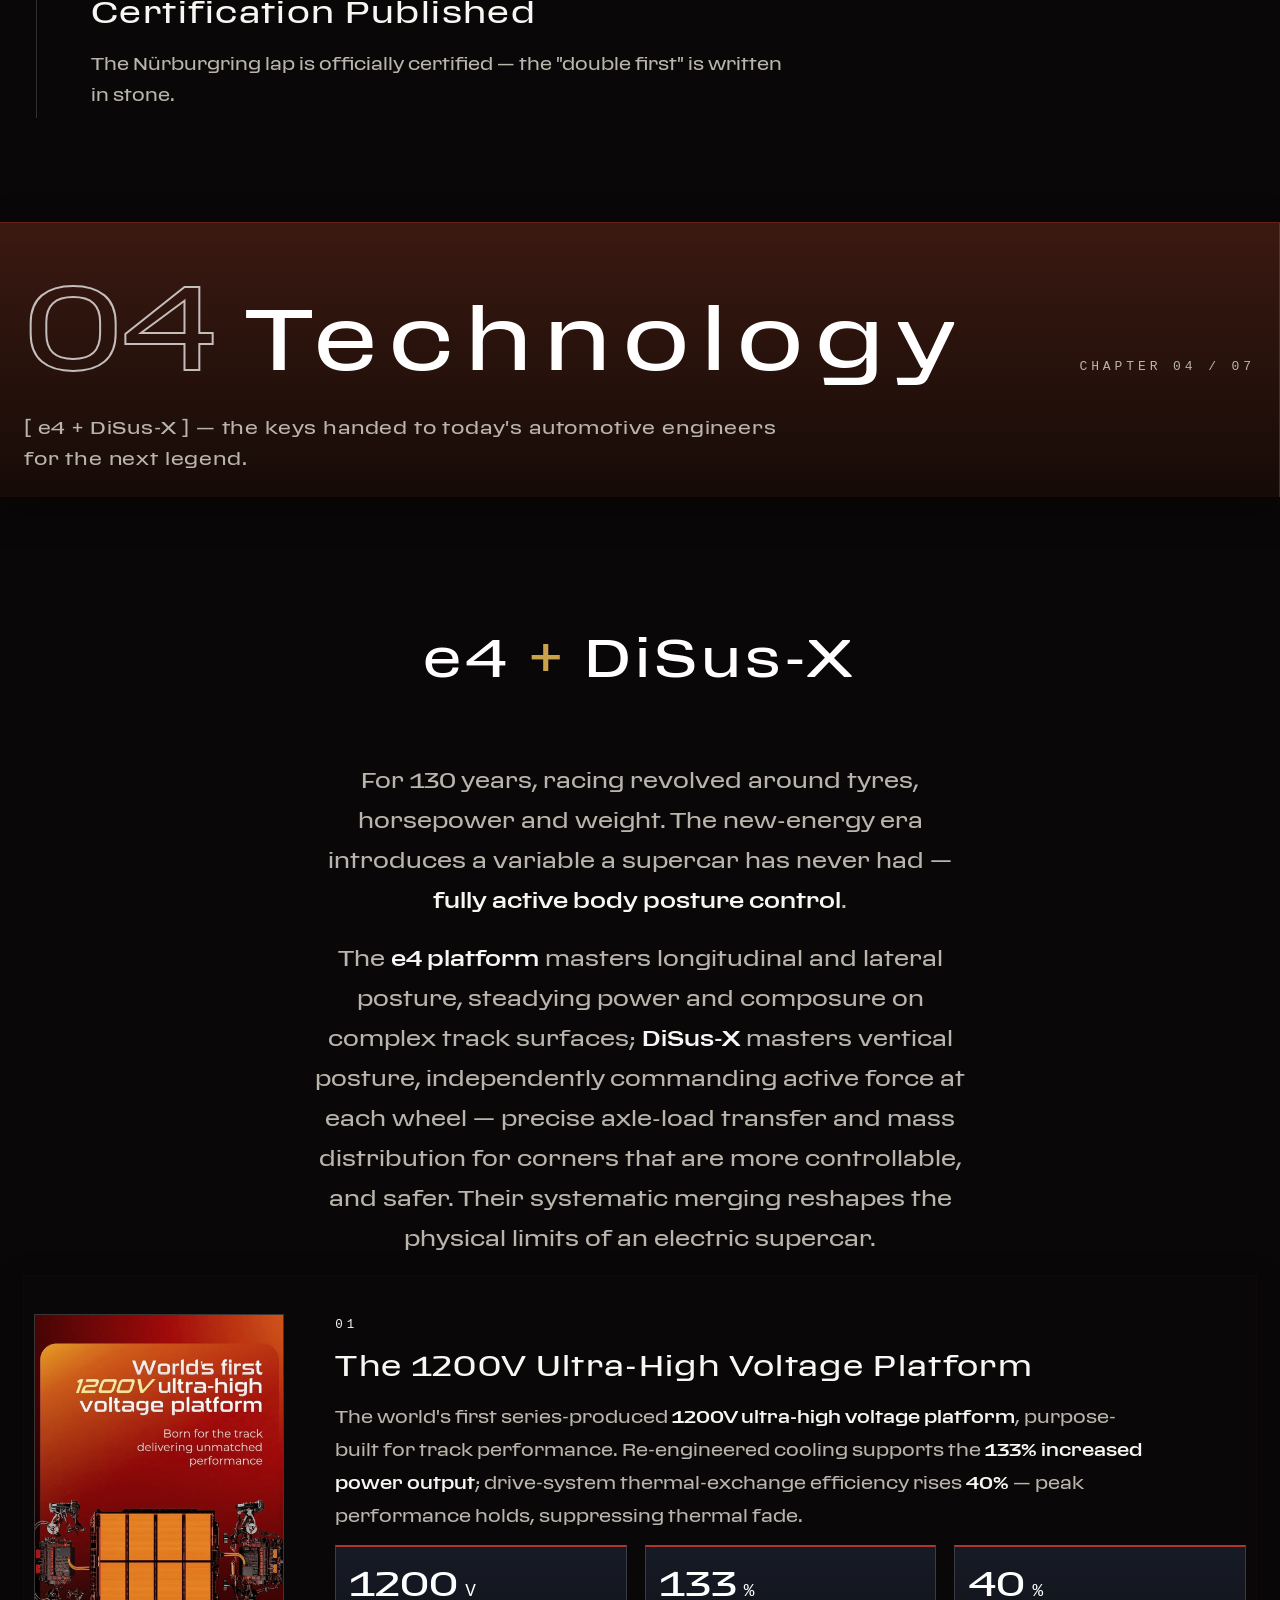
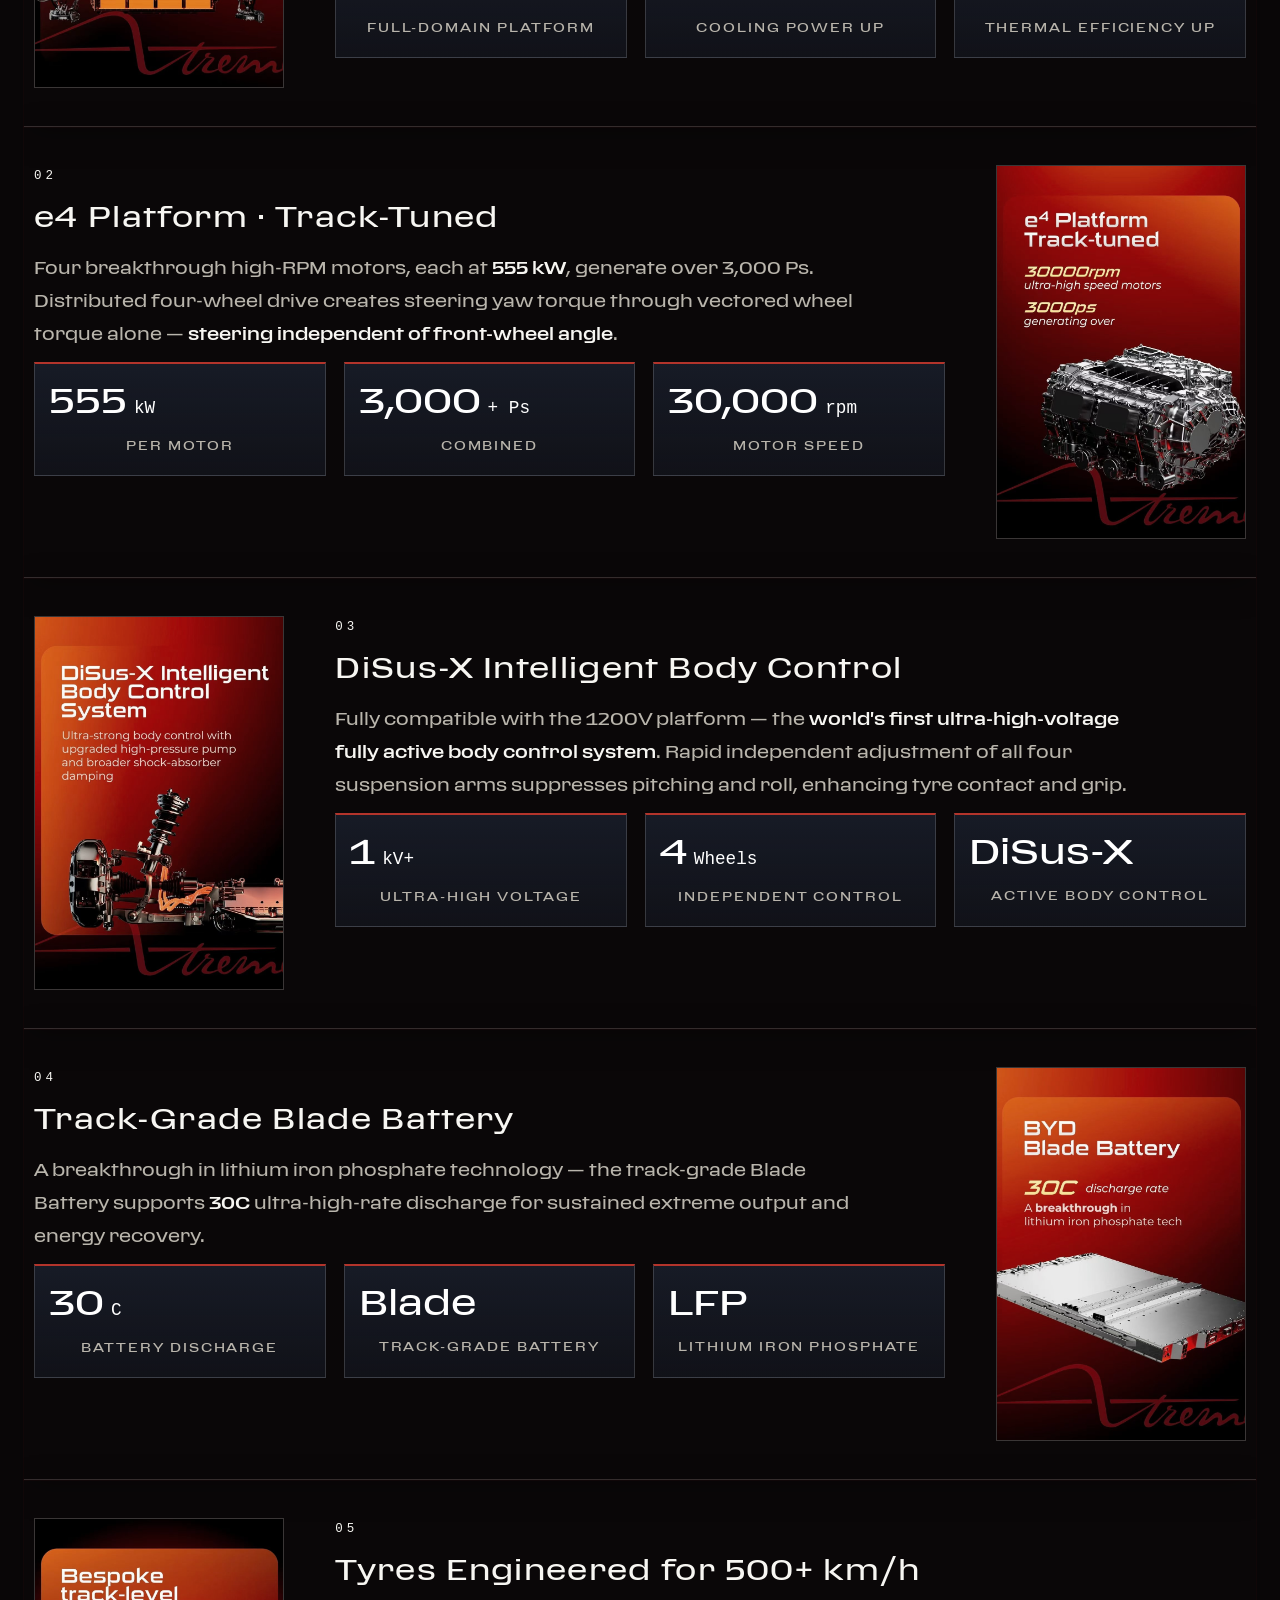
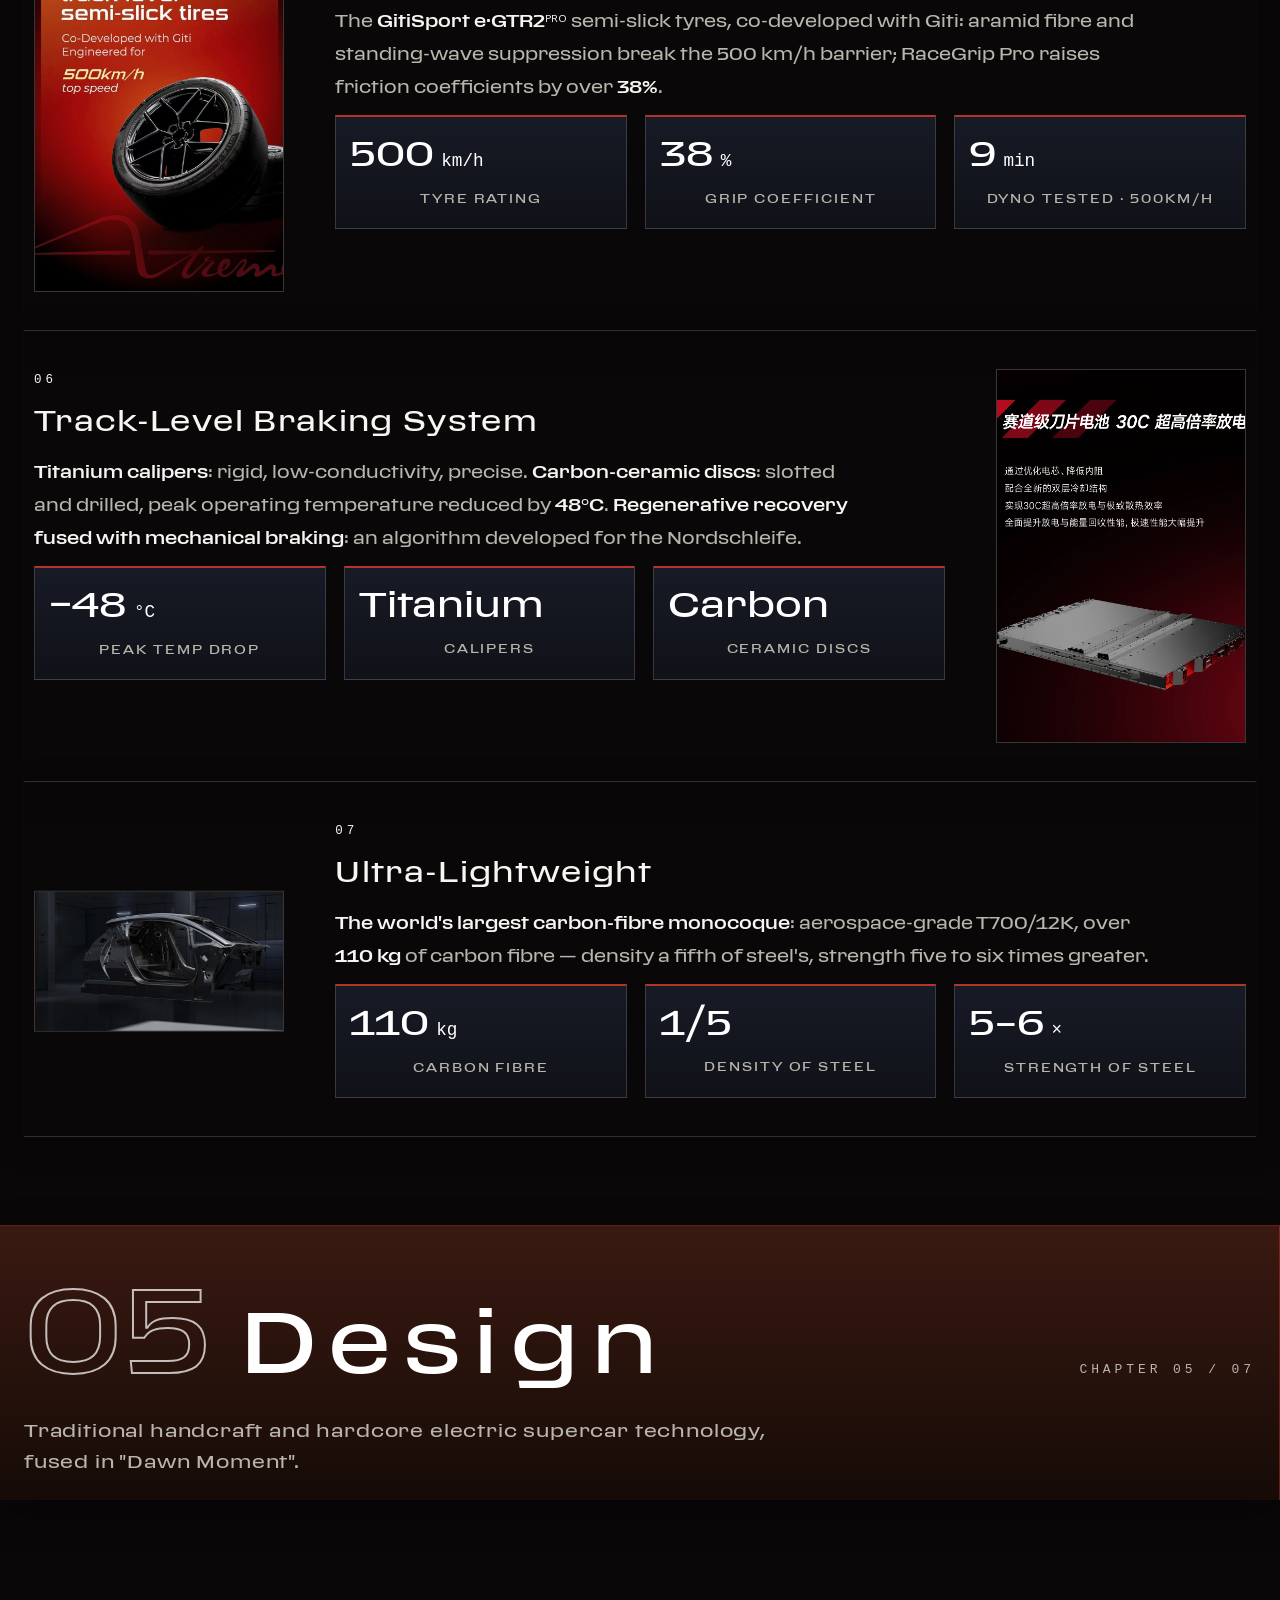
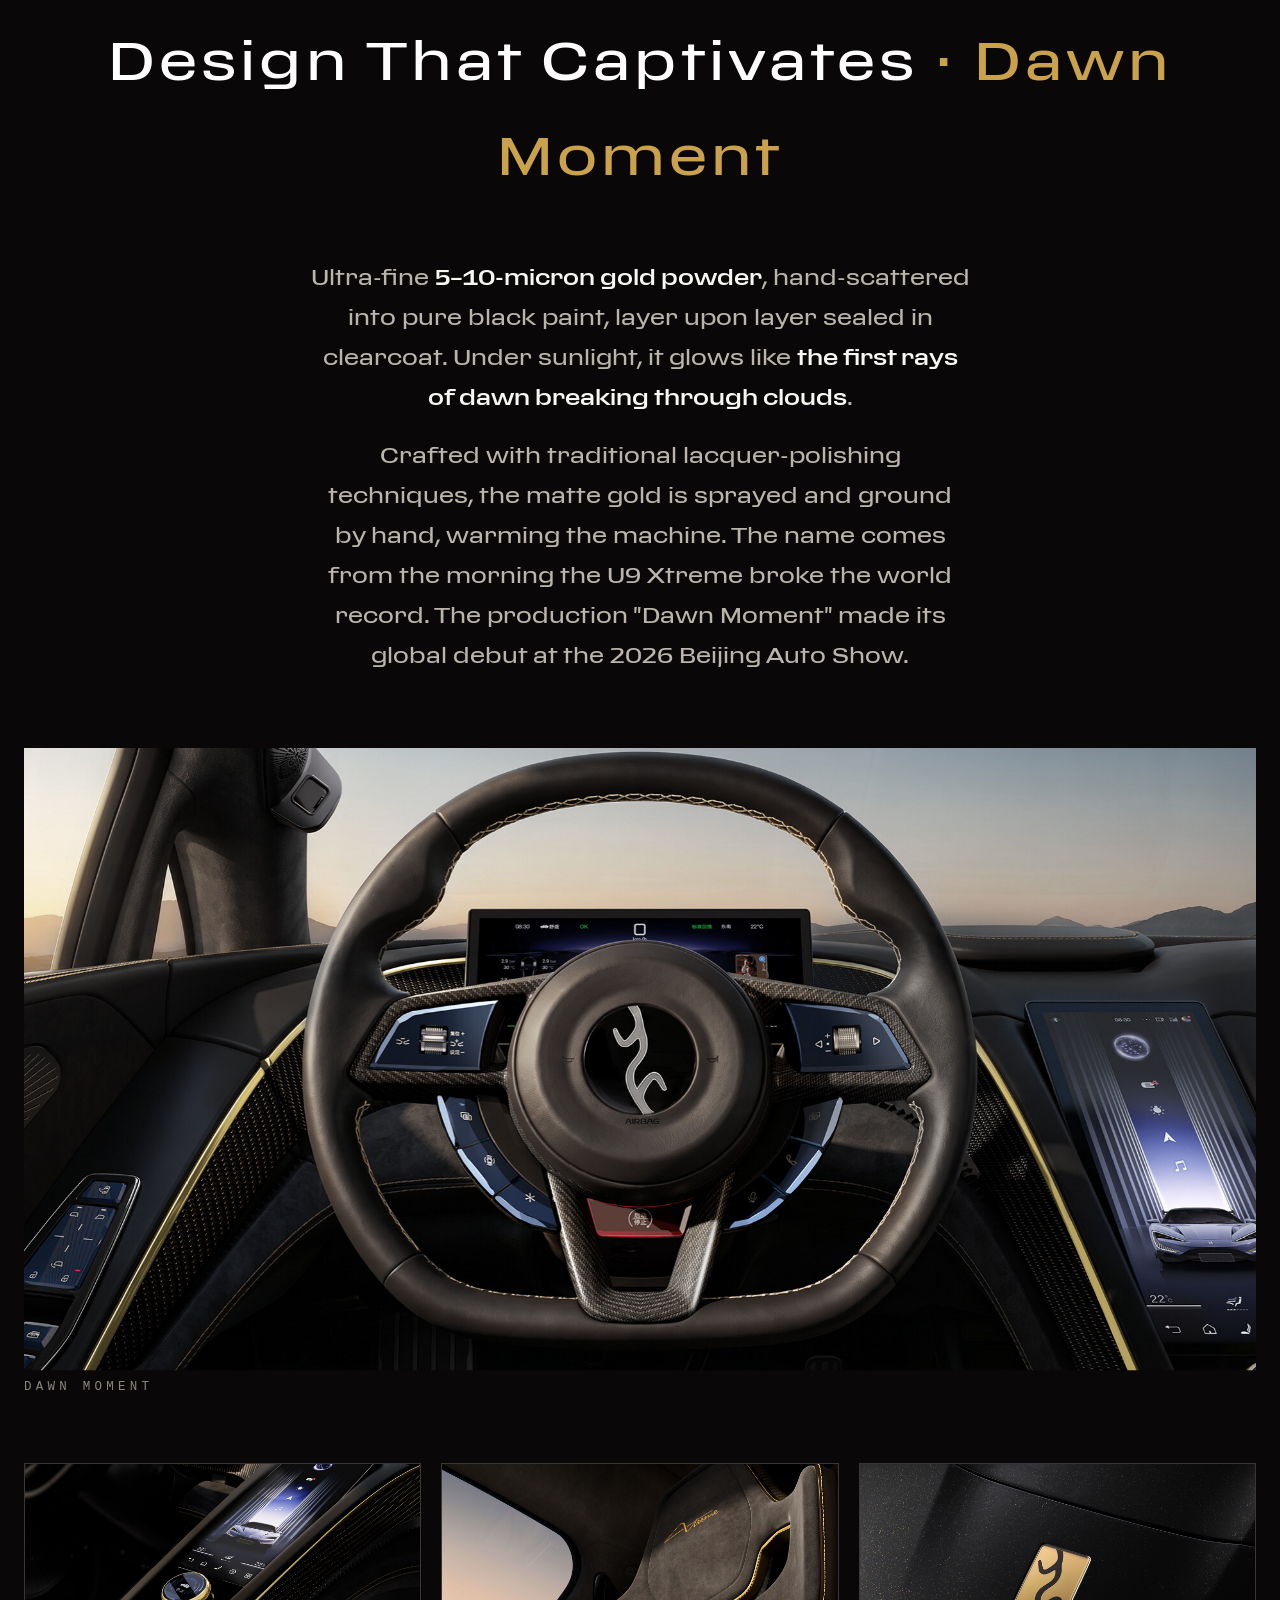
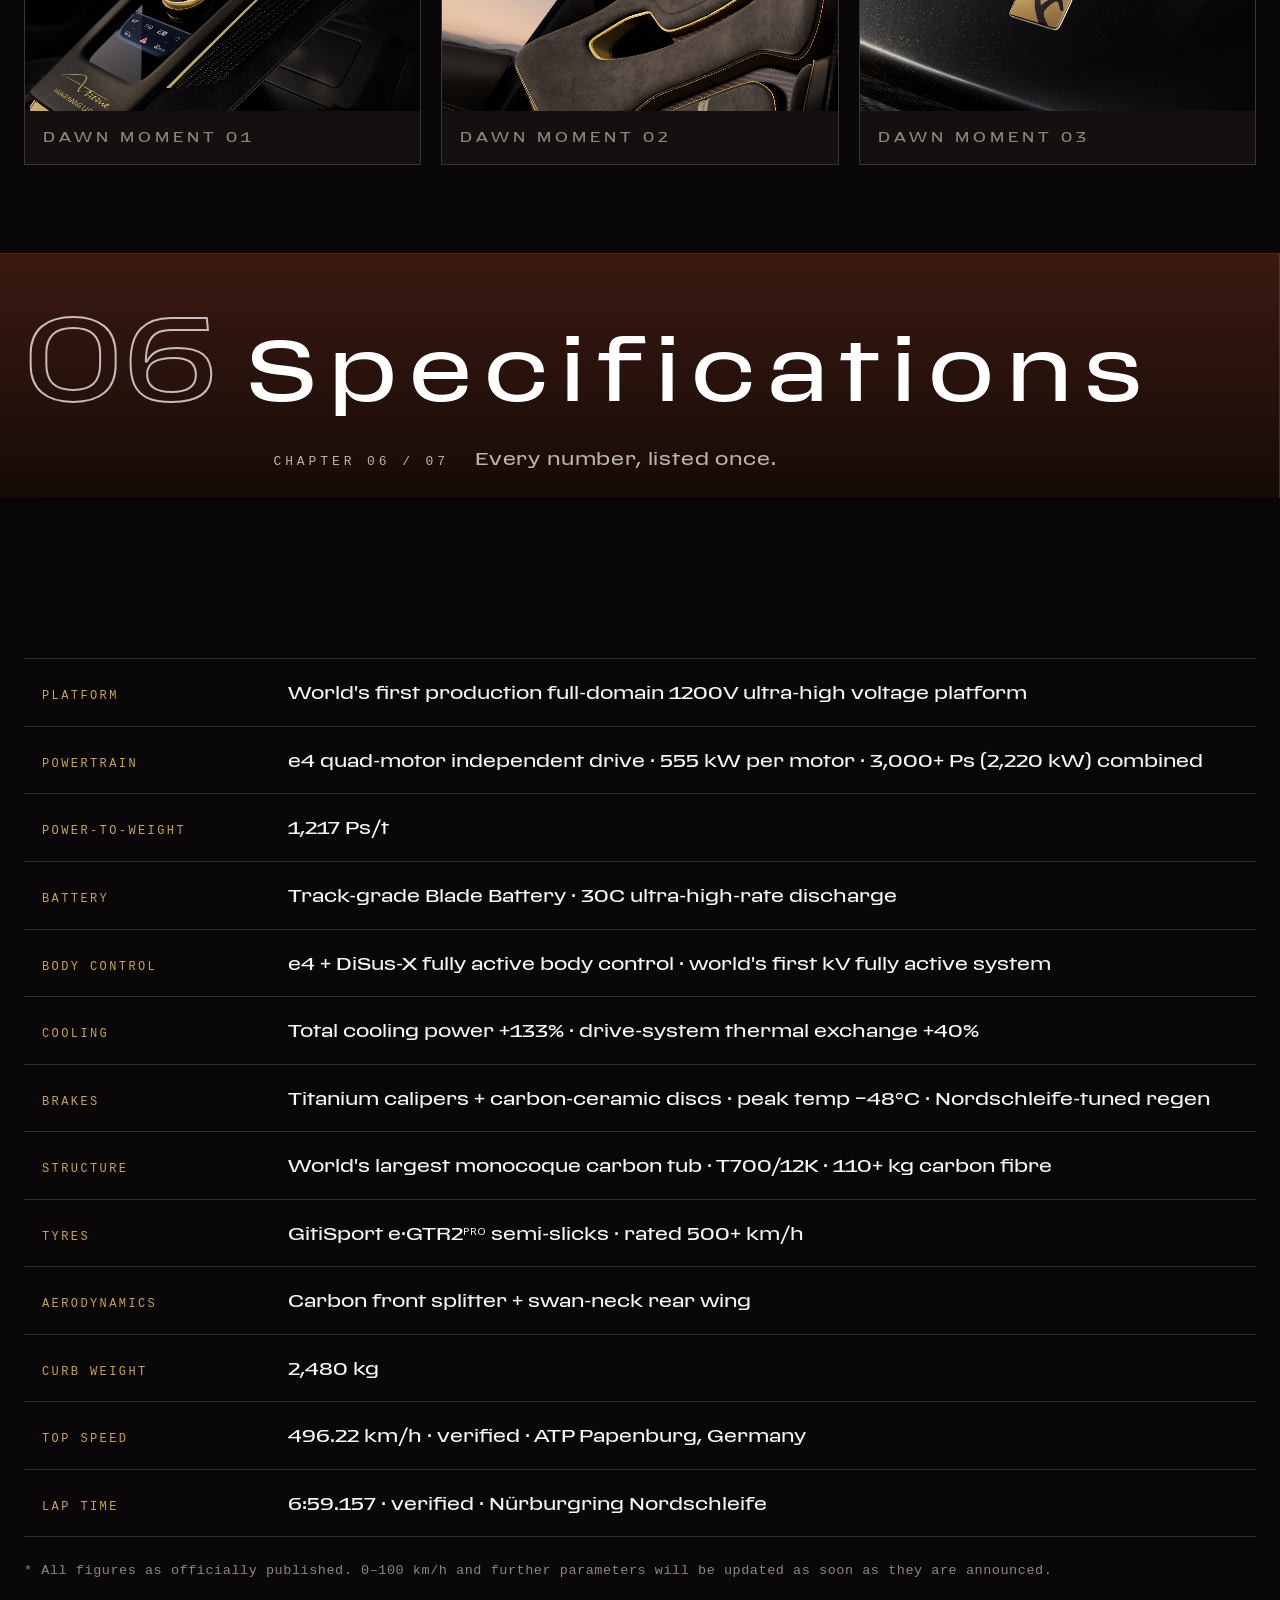
==== commit 7a33e55e: "引导文案去掉数量限定,支持后续新增车型" ====
--- a/en.html
+++ b/en.html
@@ -502,7 +502,7 @@
         <p class="footer__portal-kicker mono">MORE LEGENDS</p>
         <p class="footer__portal-title">HYPERCAR<span class="footer__portal-dot">.</span>SITE</p>
         <p class="footer__portal-sub">The Home of Hypercar Legends · 超跑传奇集合介绍页</p>
-        <p class="footer__portal-desc">Bugatti Tourbillon · Ferrari F80 · YANGWANG U9 Xtreme —— complete stories of three legendary hypercars, all on HYPERCAR.SITE</p>
+        <p class="footer__portal-desc">Bugatti Tourbillon · Ferrari F80 · YANGWANG U9 Xtreme and more —— complete stories of legendary hypercars, all on HYPERCAR.SITE</p>
         <a class="footer__portal-btn mono" href="https://www.hypercar.site" target="_blank" rel="noopener">Visit HYPERCAR.SITE →</a>
       </div>
     </div>
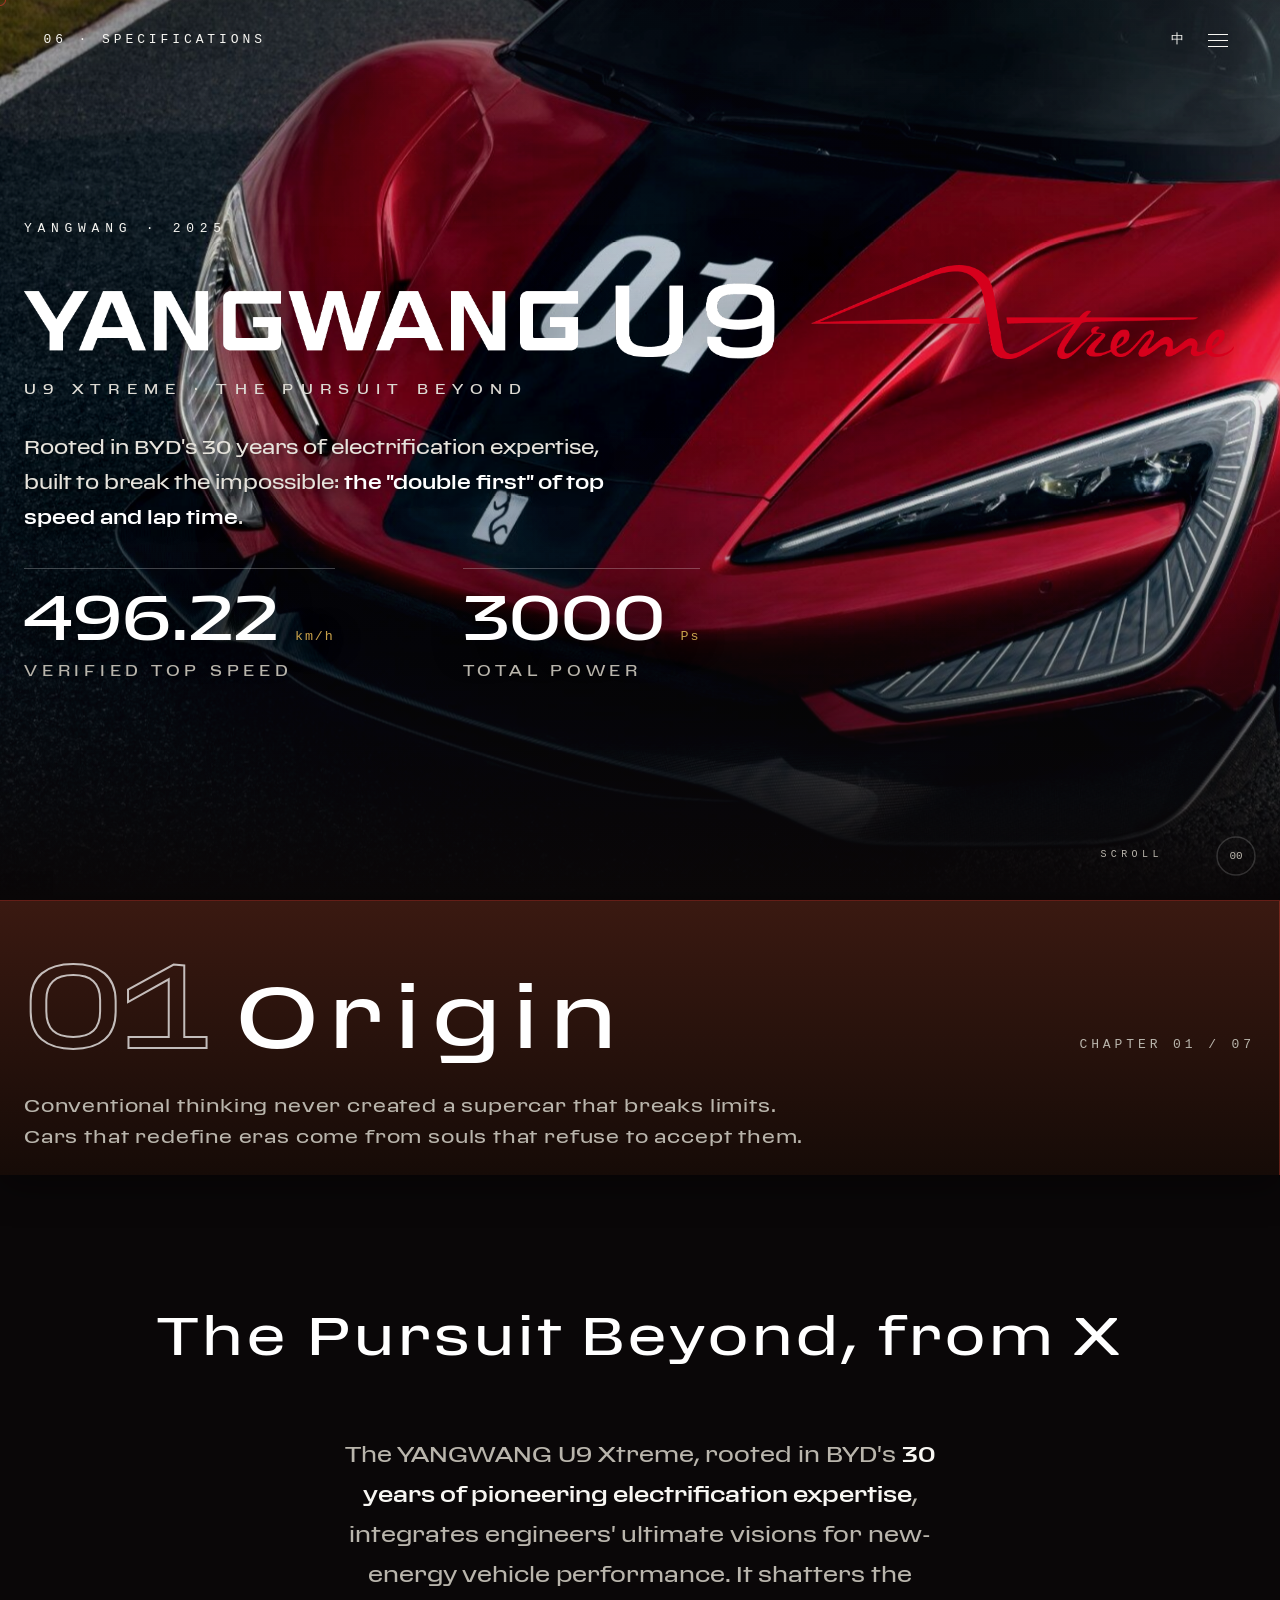
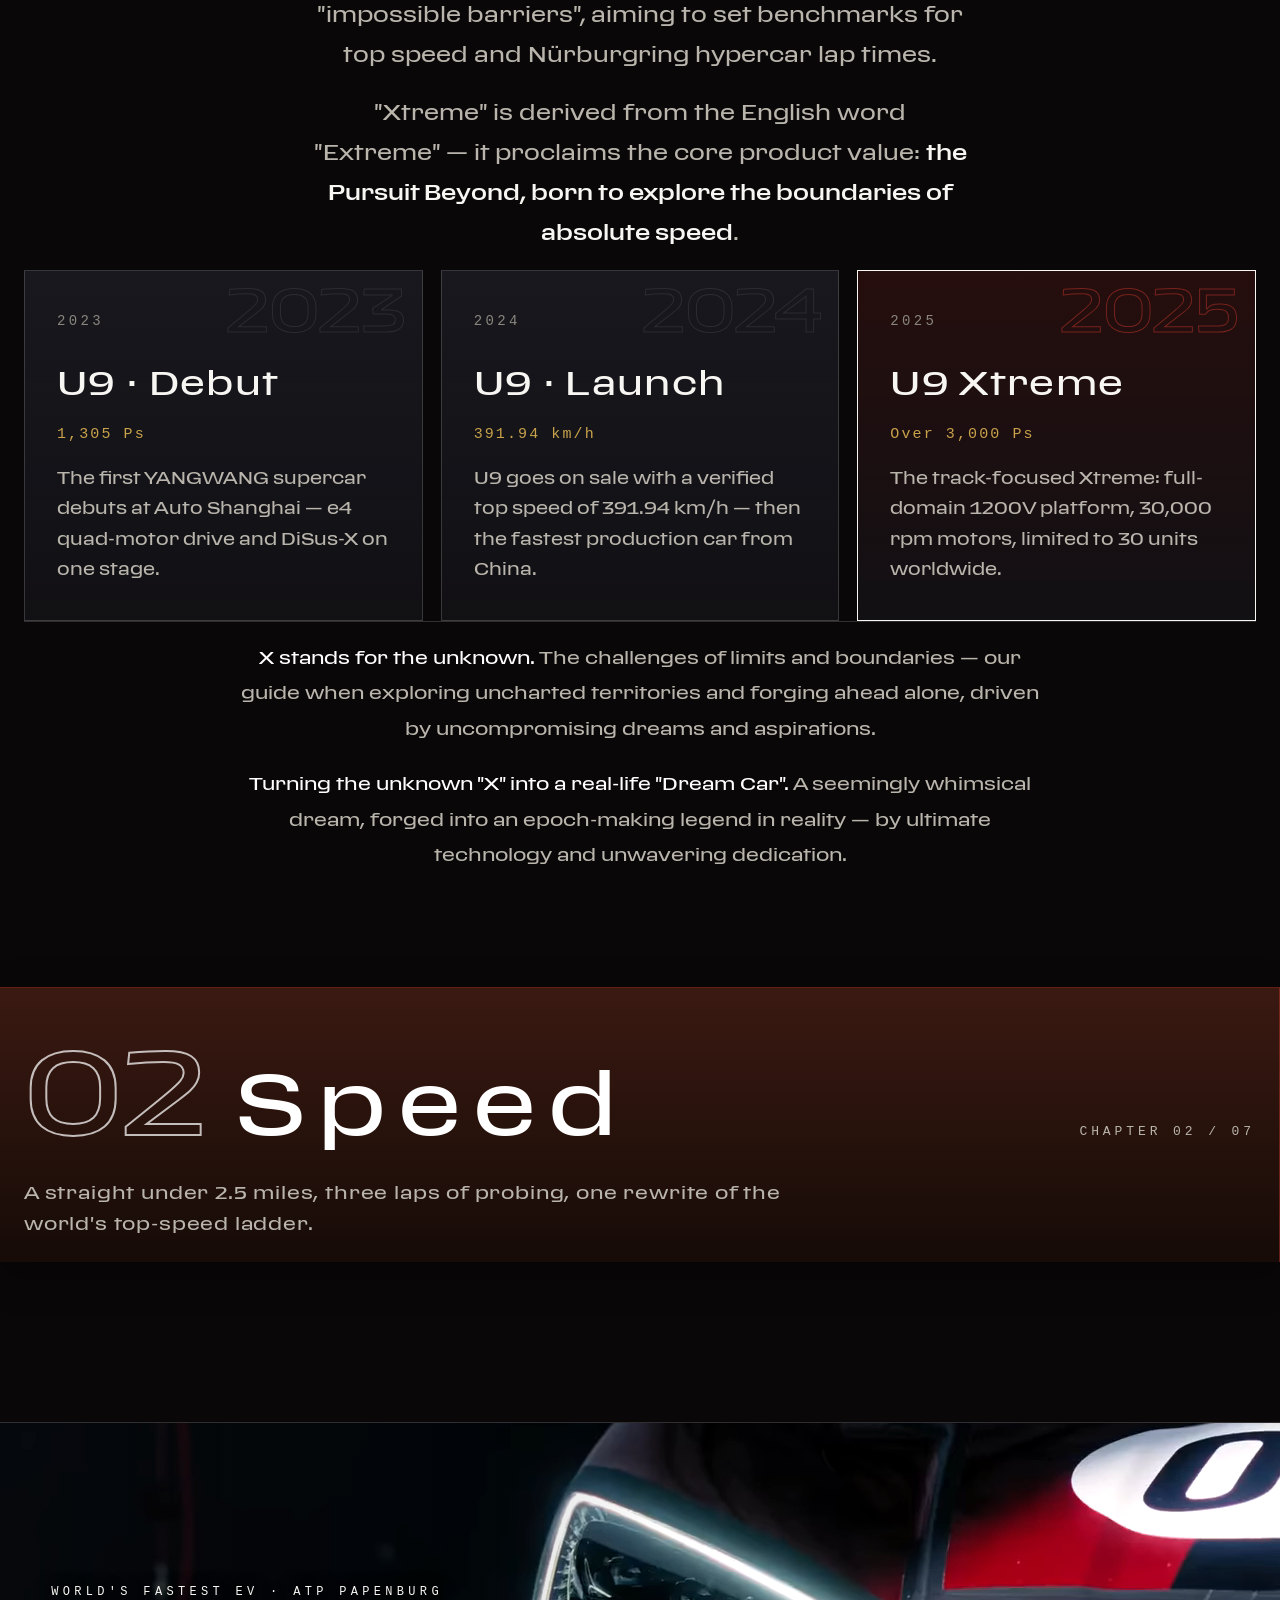
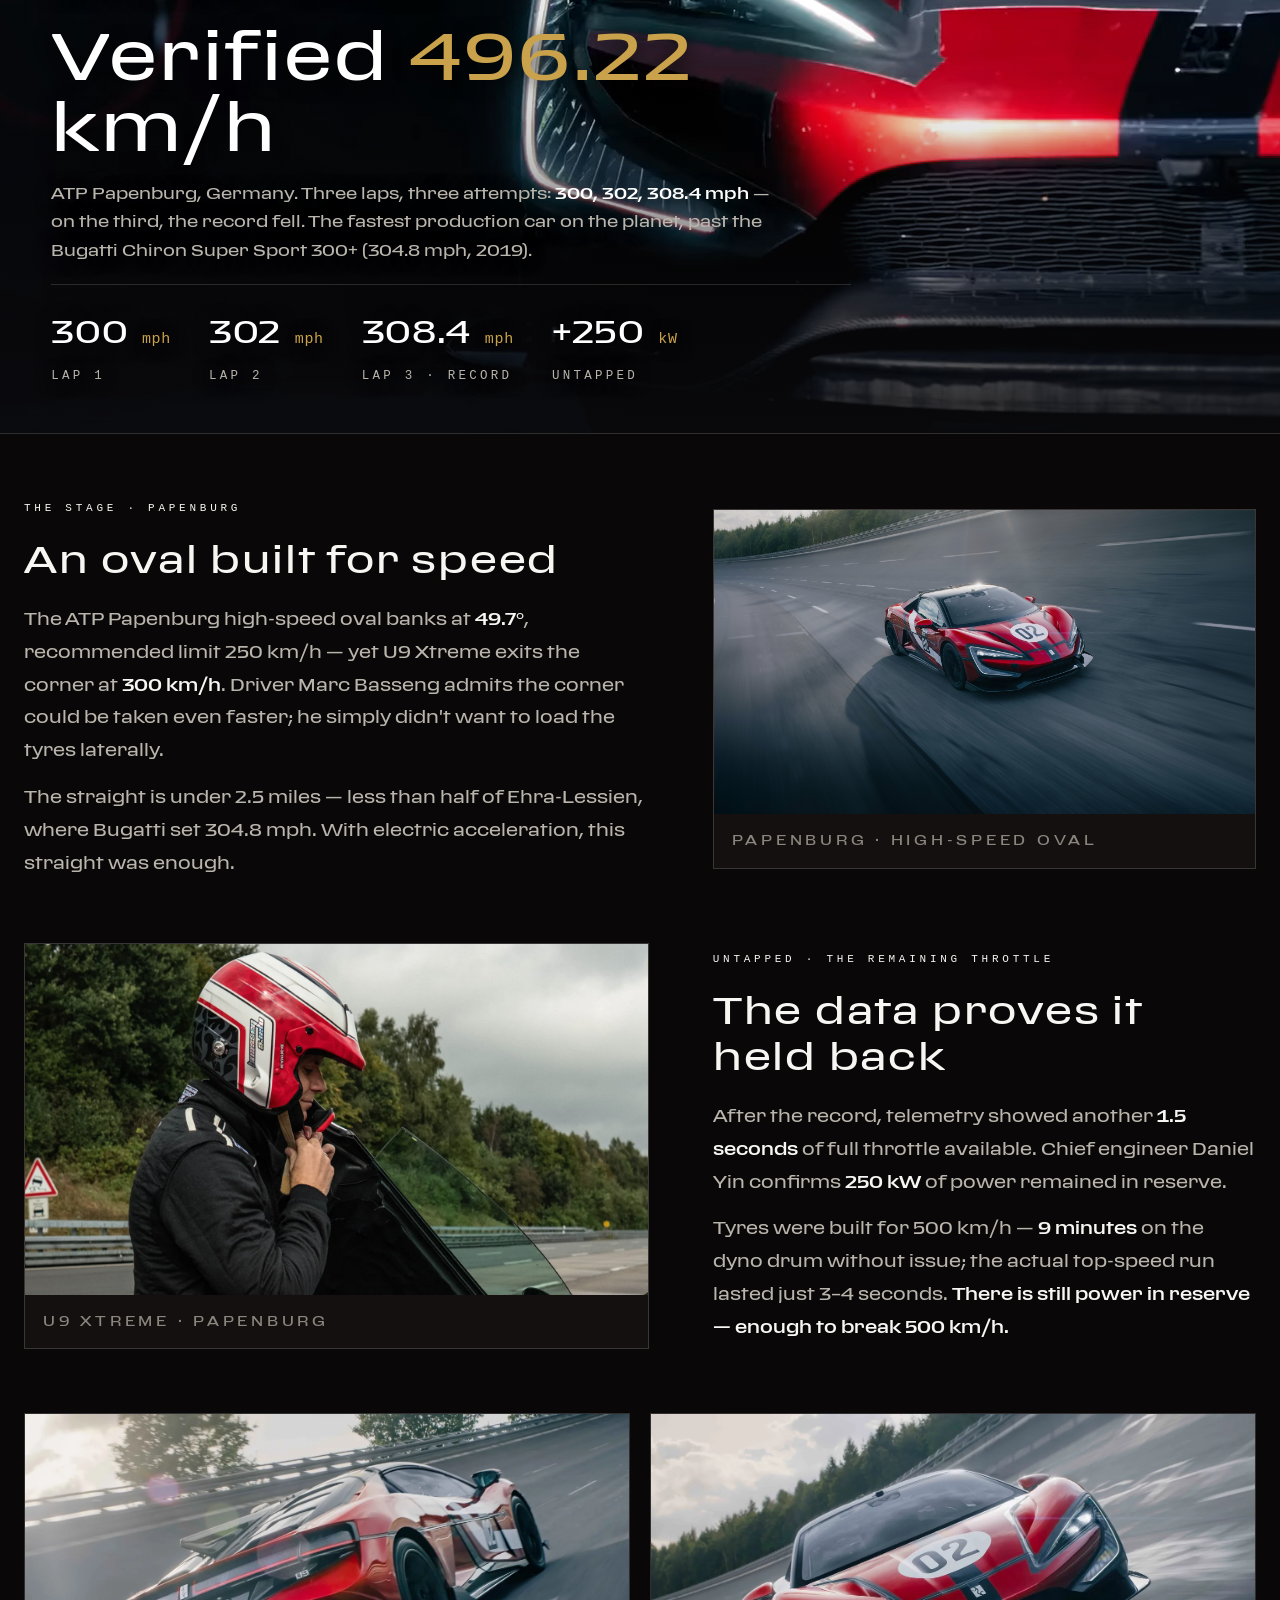
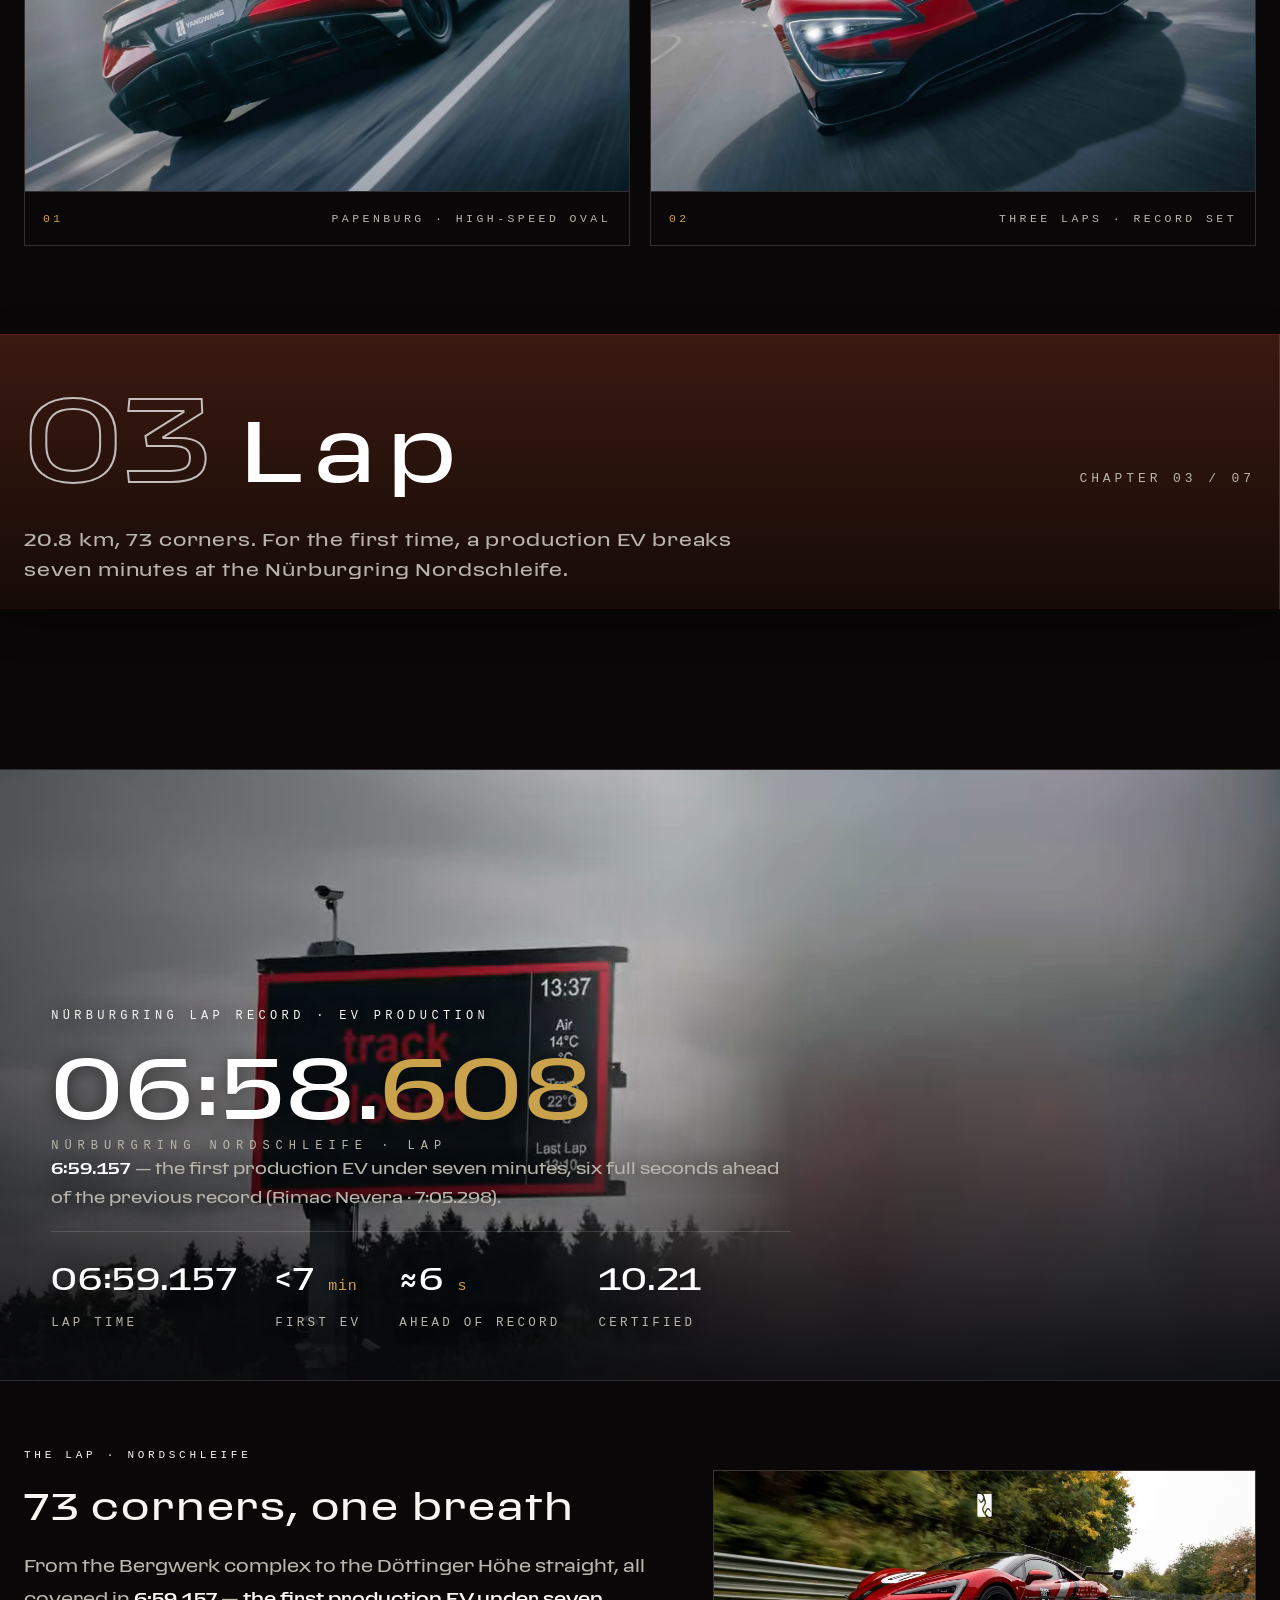
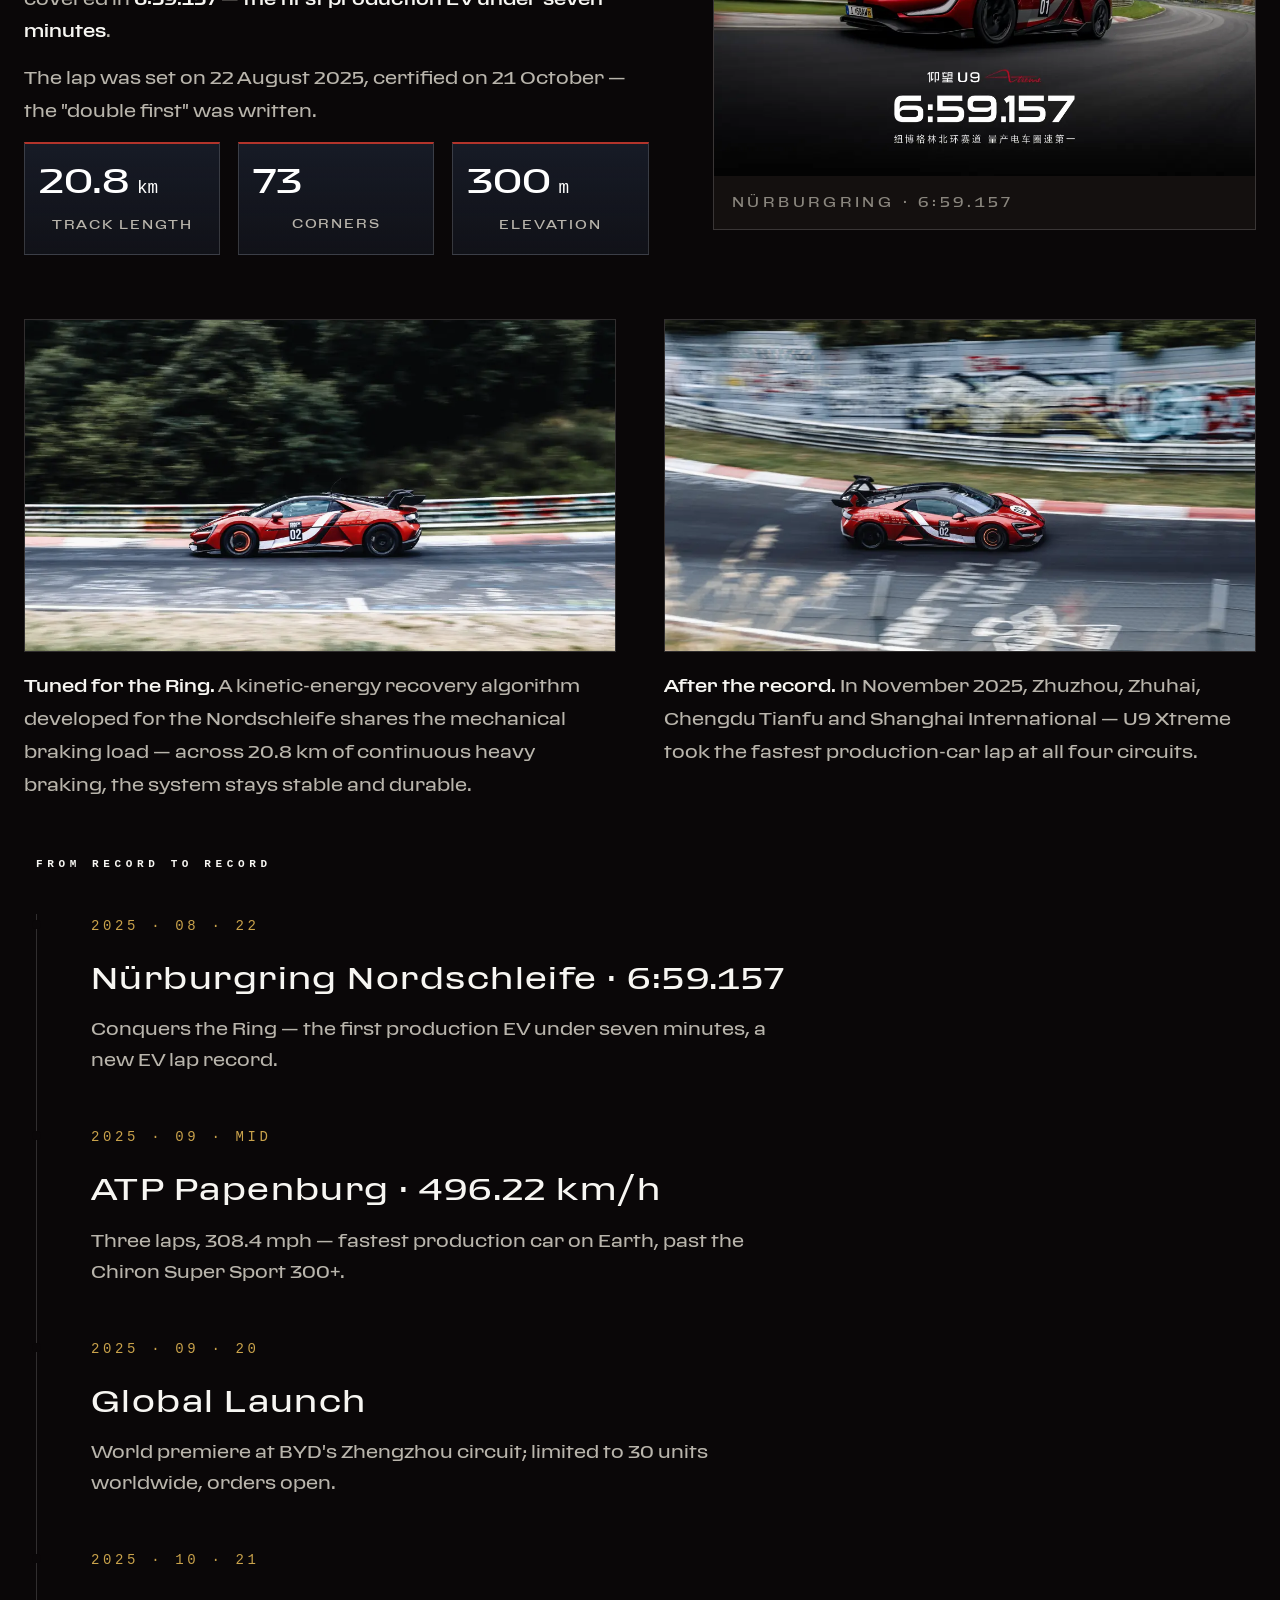
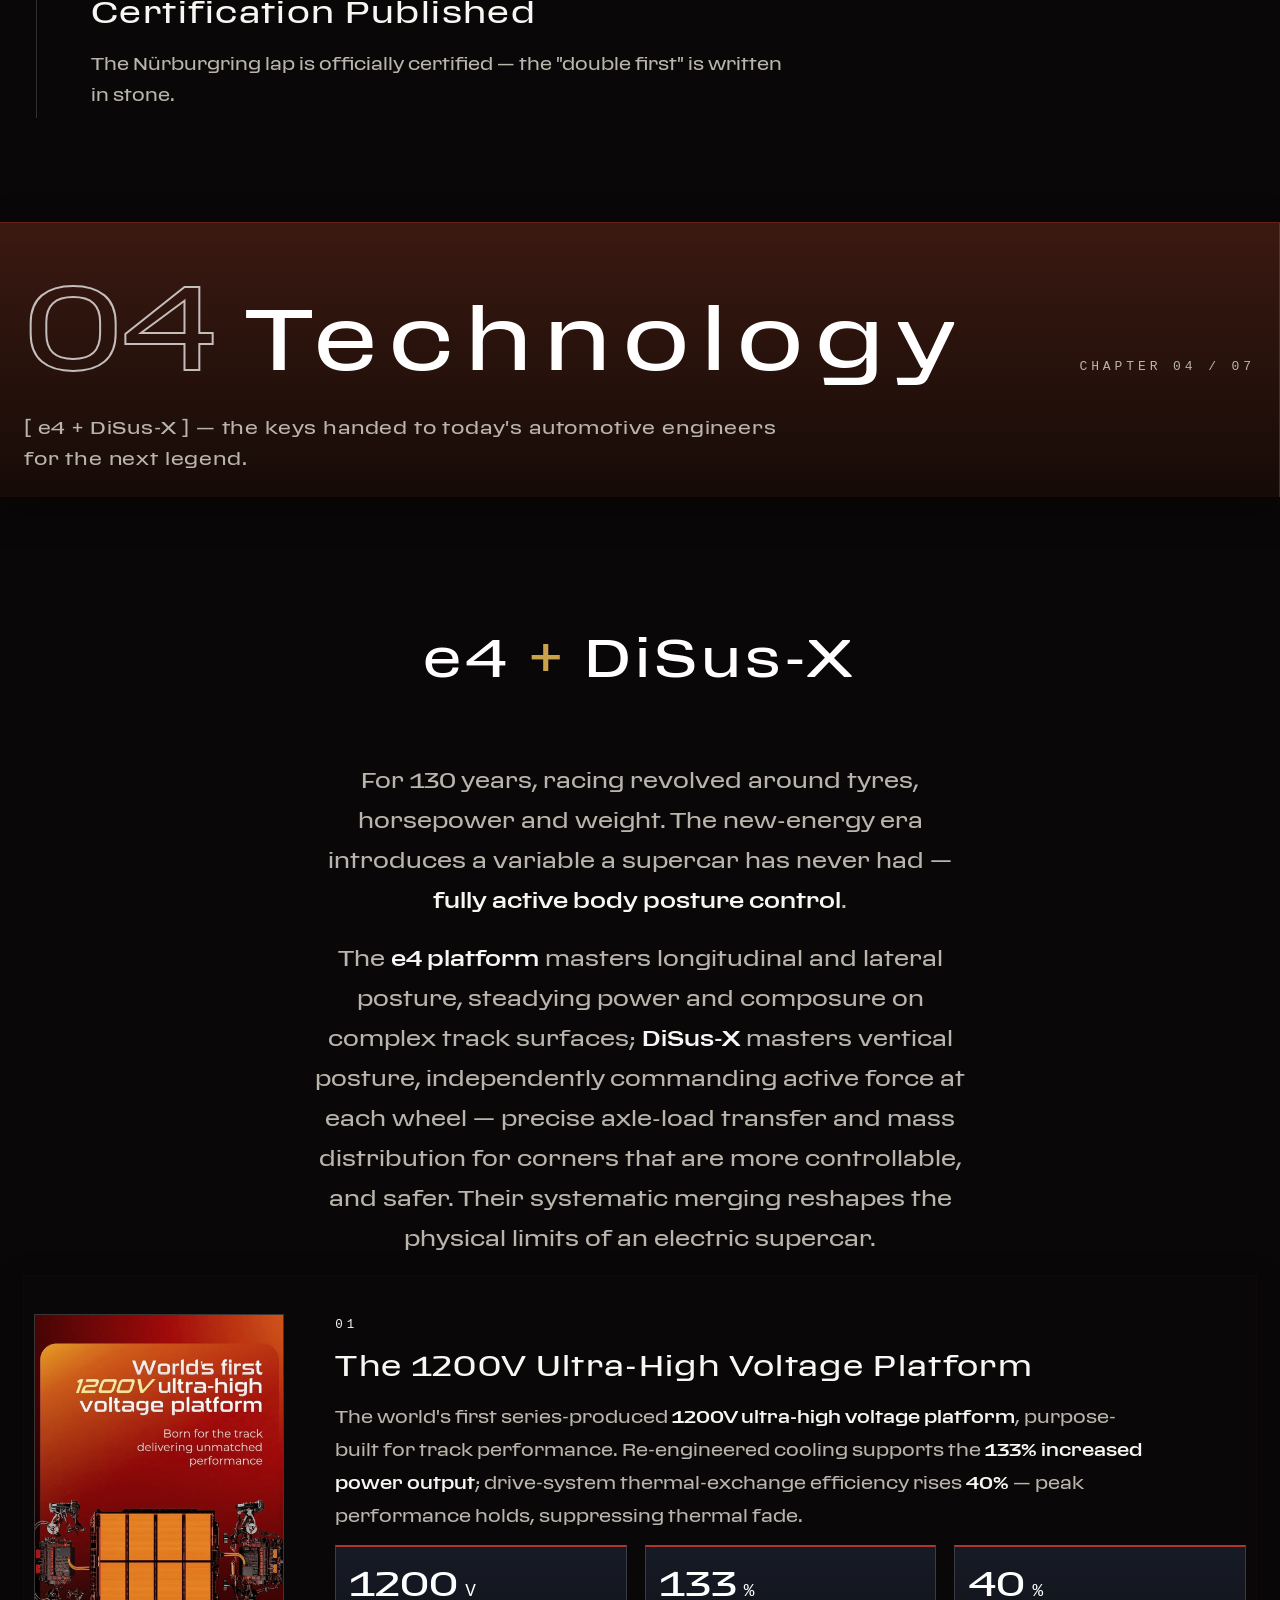
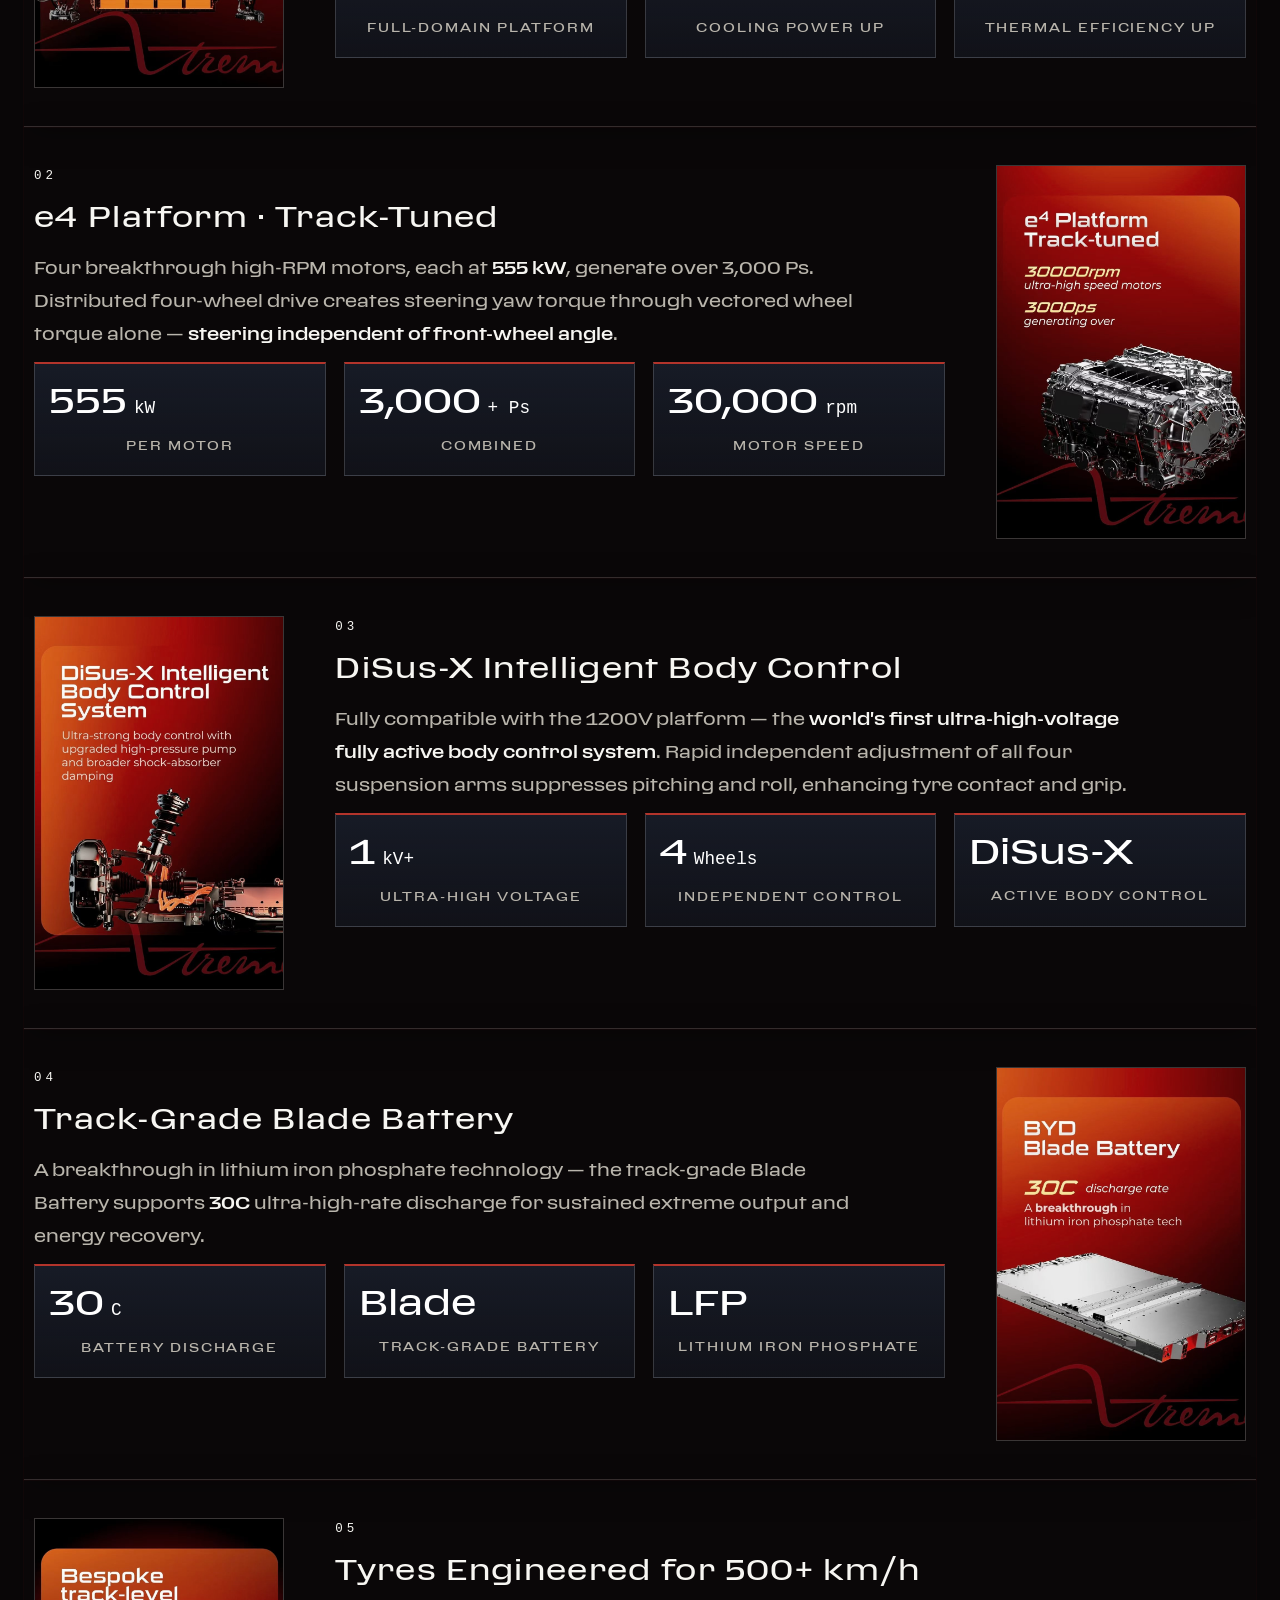
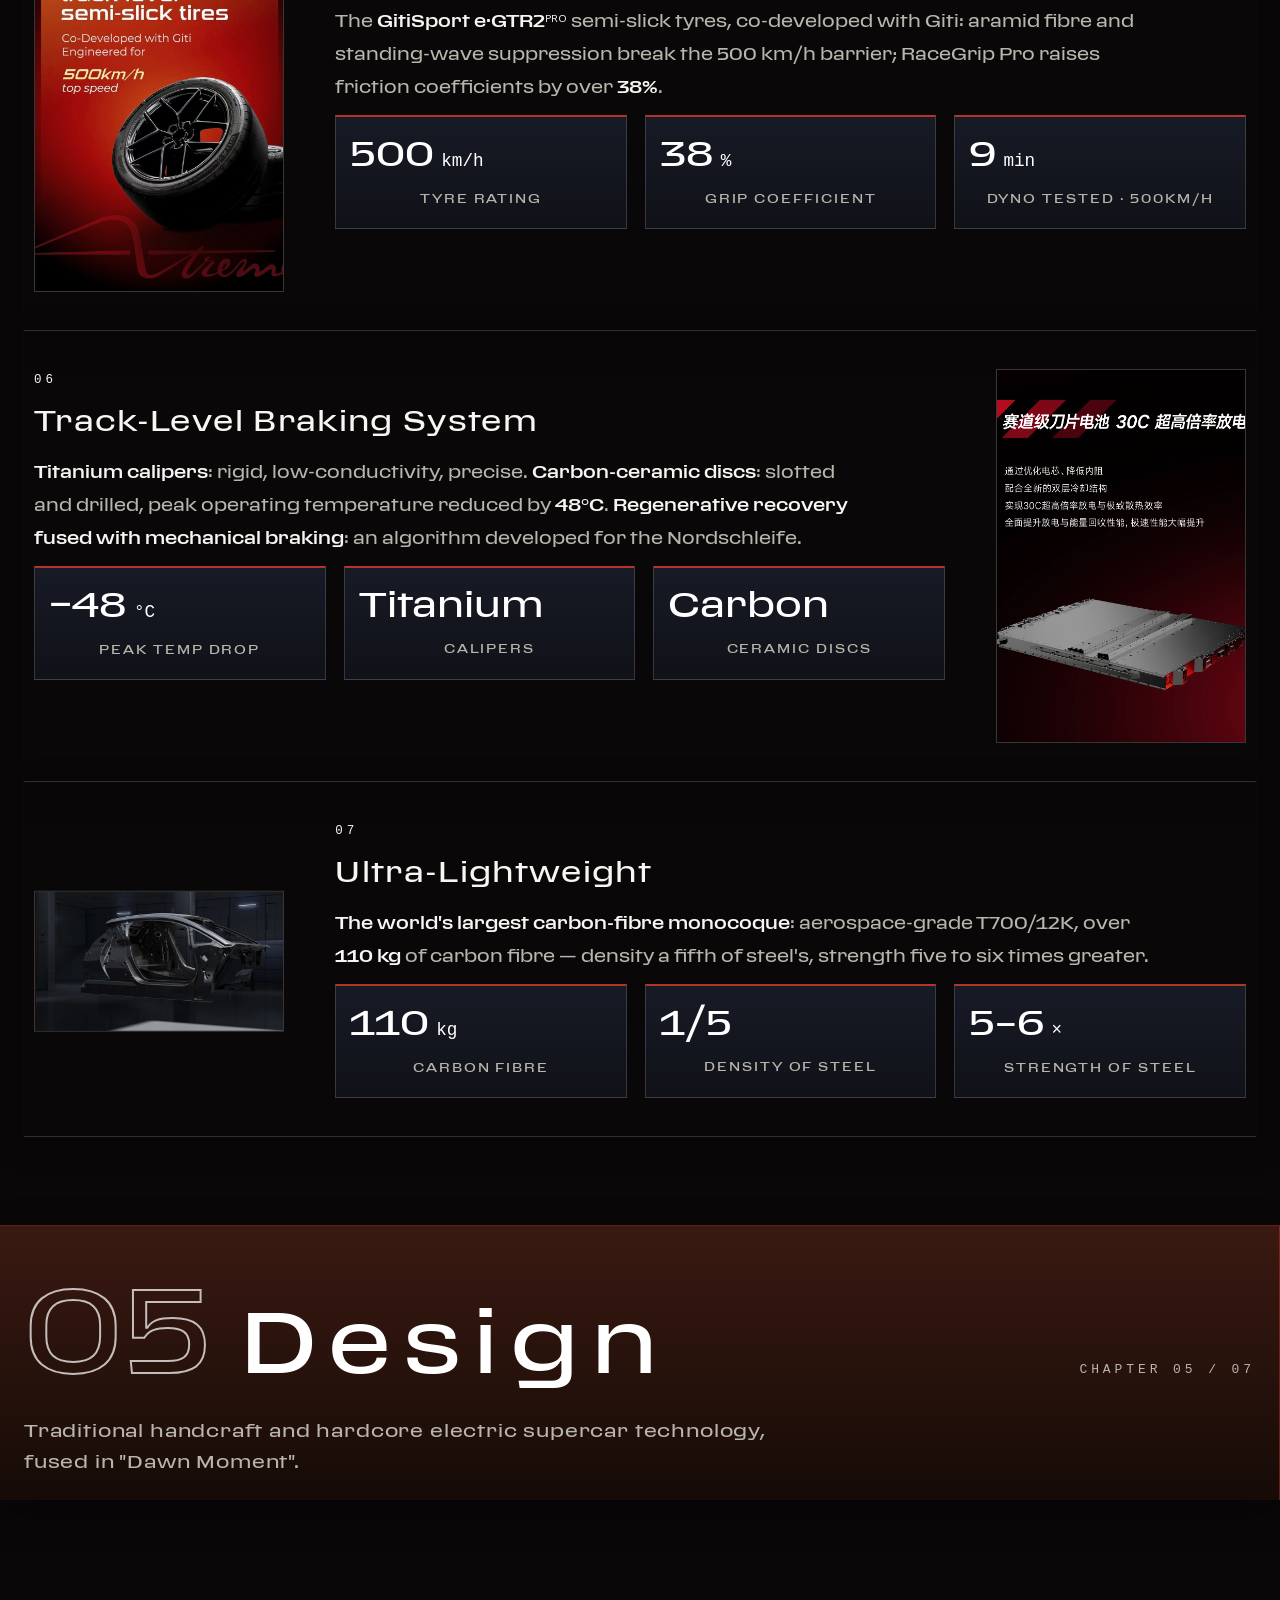
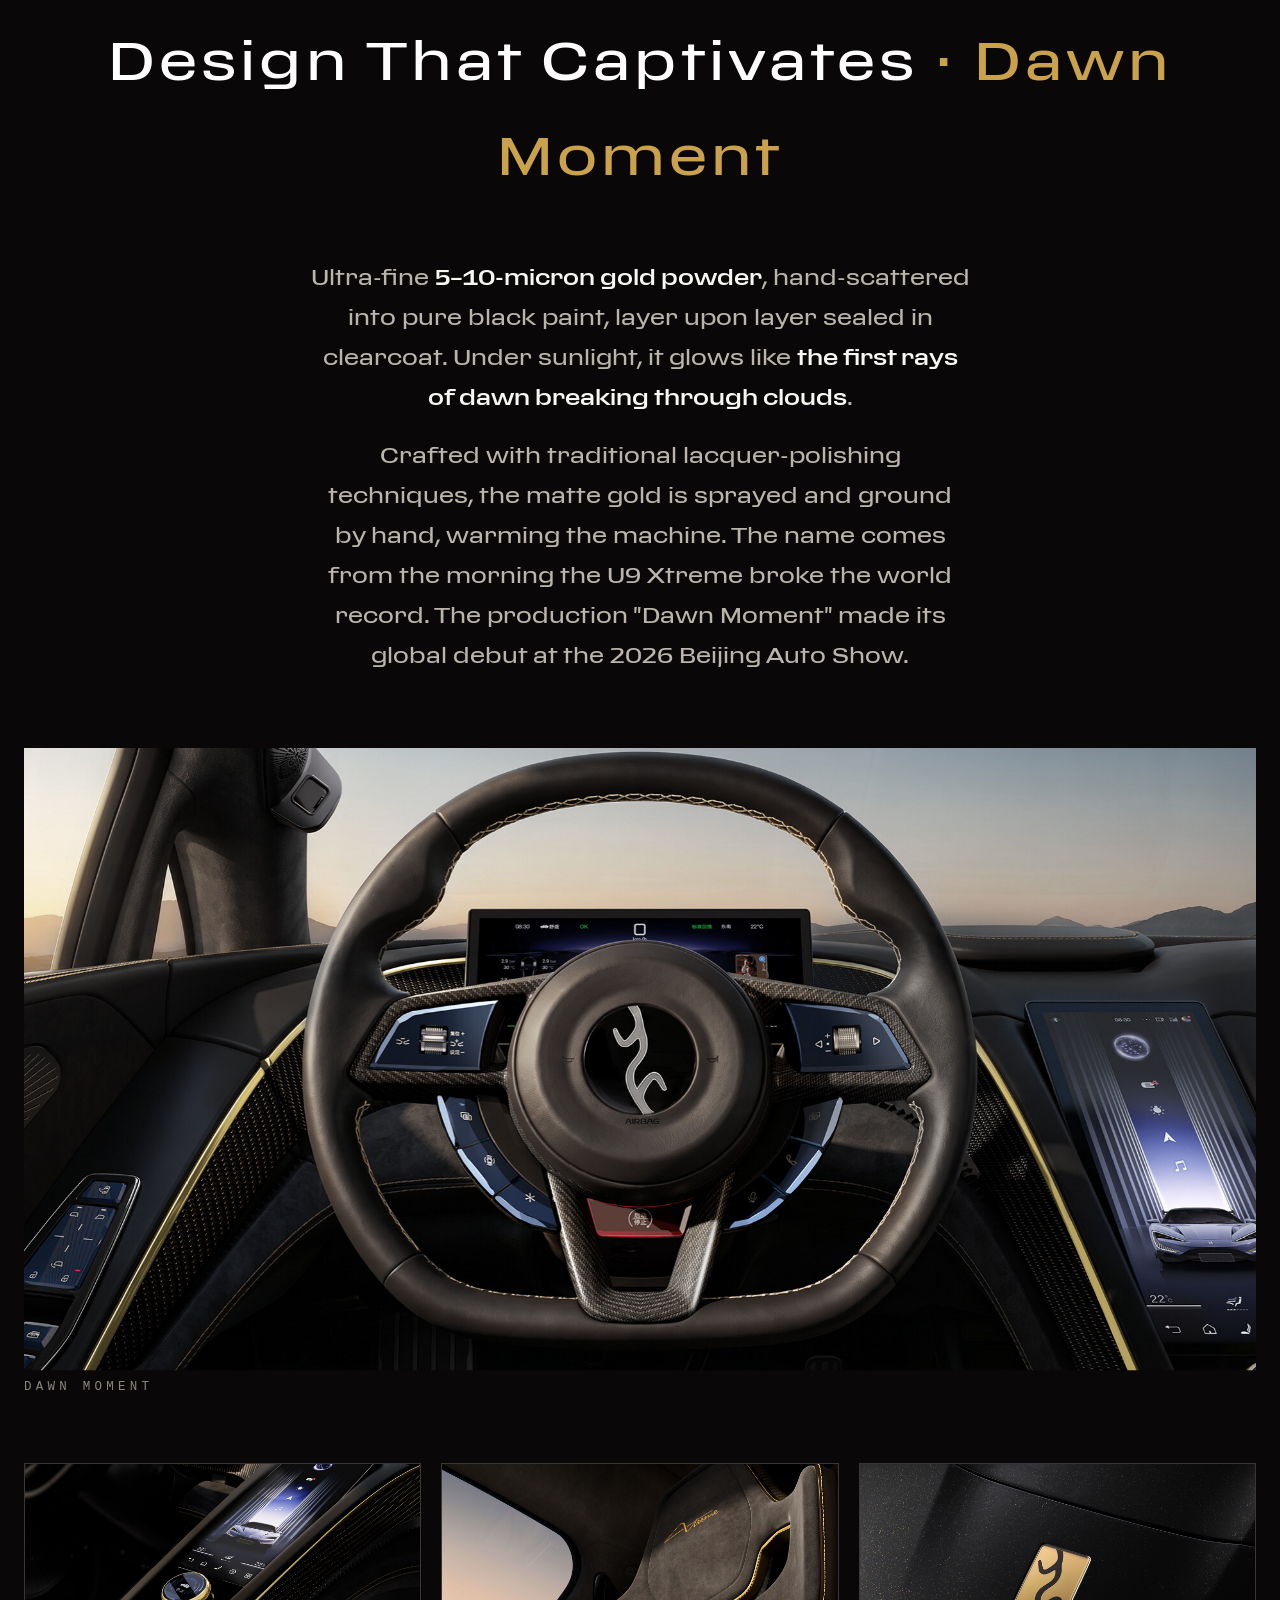
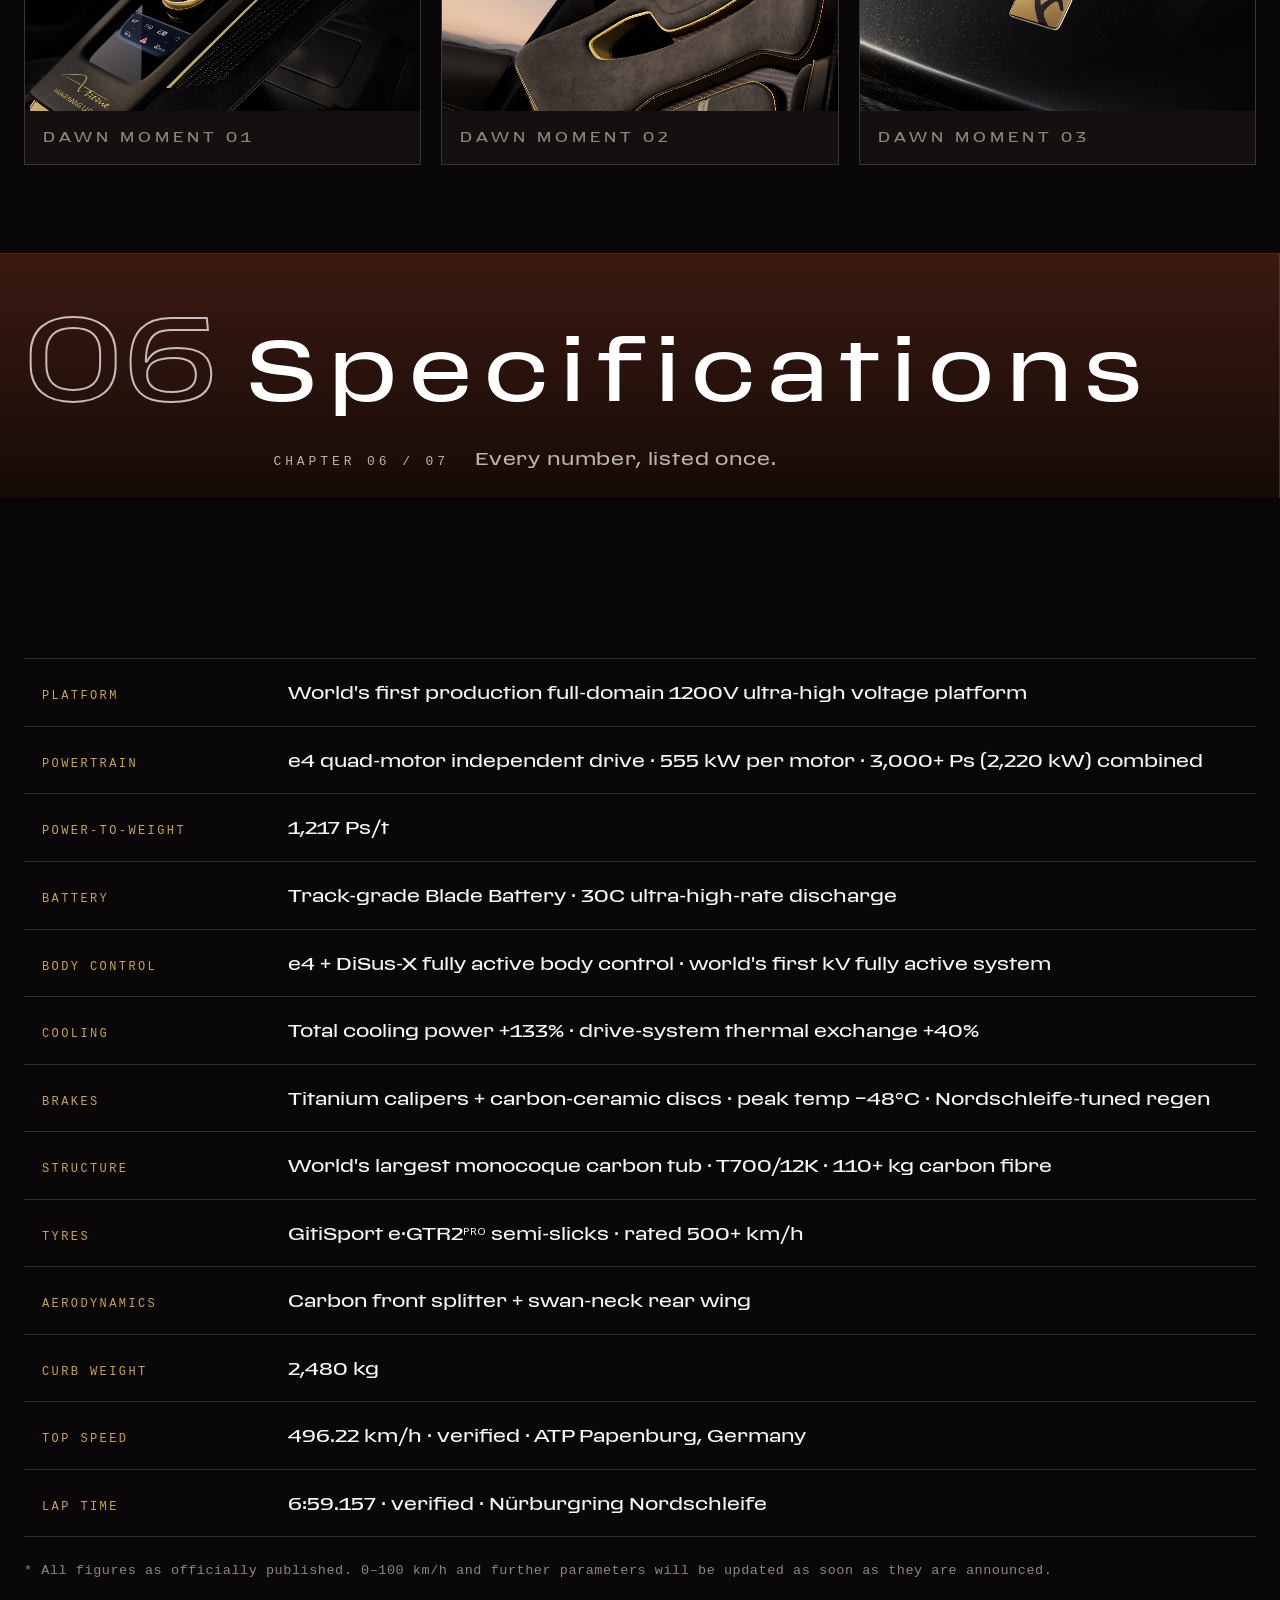
==== commit 9419d4f8: "引导文案:去掉'传奇之家'译名,直接用 Hypercar" ====
--- a/en.html
+++ b/en.html
@@ -501,7 +501,7 @@
       <div class="footer__portal-inner">
         <p class="footer__portal-kicker mono">MORE LEGENDS</p>
         <p class="footer__portal-title">HYPERCAR<span class="footer__portal-dot">.</span>SITE</p>
-        <p class="footer__portal-sub">The Home of Hypercar Legends · 超跑传奇集合介绍页</p>
+        <p class="footer__portal-sub">A collection of legendary hypercars</p>
         <p class="footer__portal-desc">Bugatti Tourbillon · Ferrari F80 · YANGWANG U9 Xtreme and more —— complete stories of legendary hypercars, all on HYPERCAR.SITE</p>
         <a class="footer__portal-btn mono" href="https://www.hypercar.site" target="_blank" rel="noopener">Visit HYPERCAR.SITE →</a>
       </div>
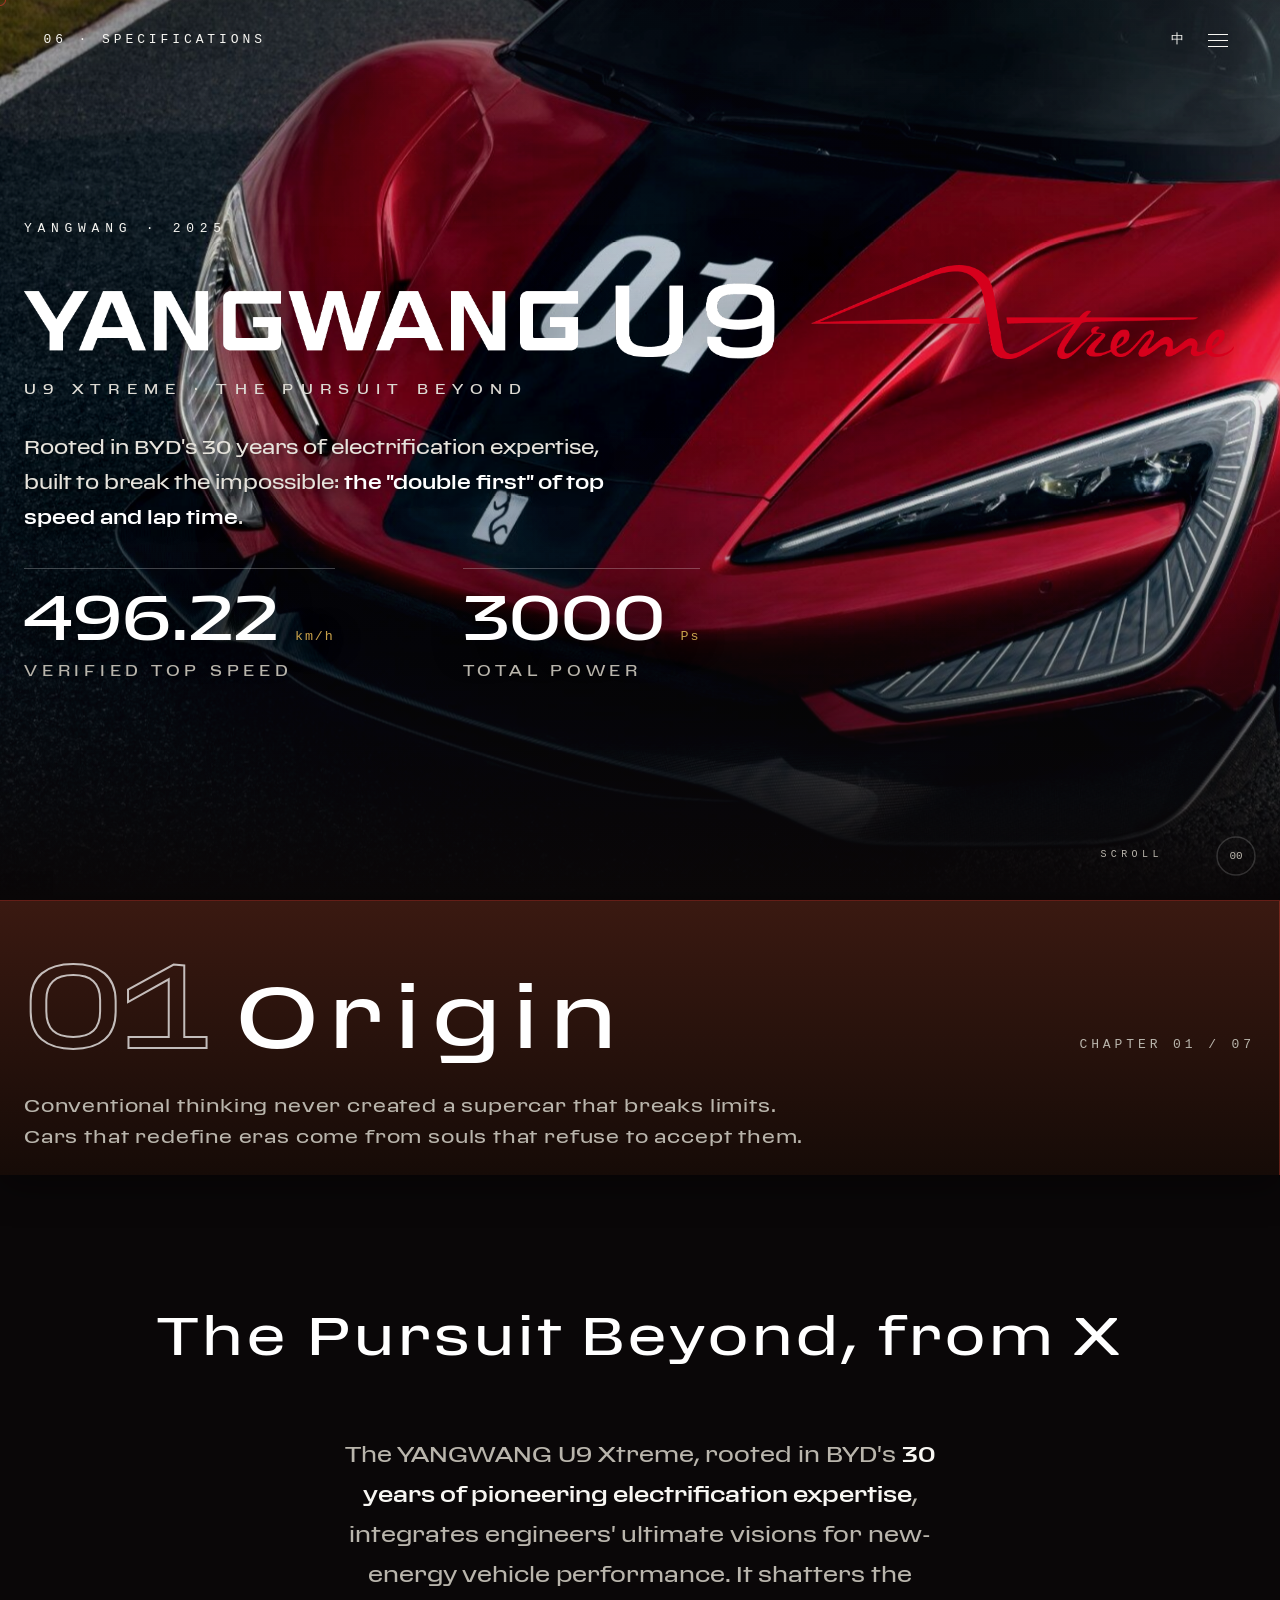
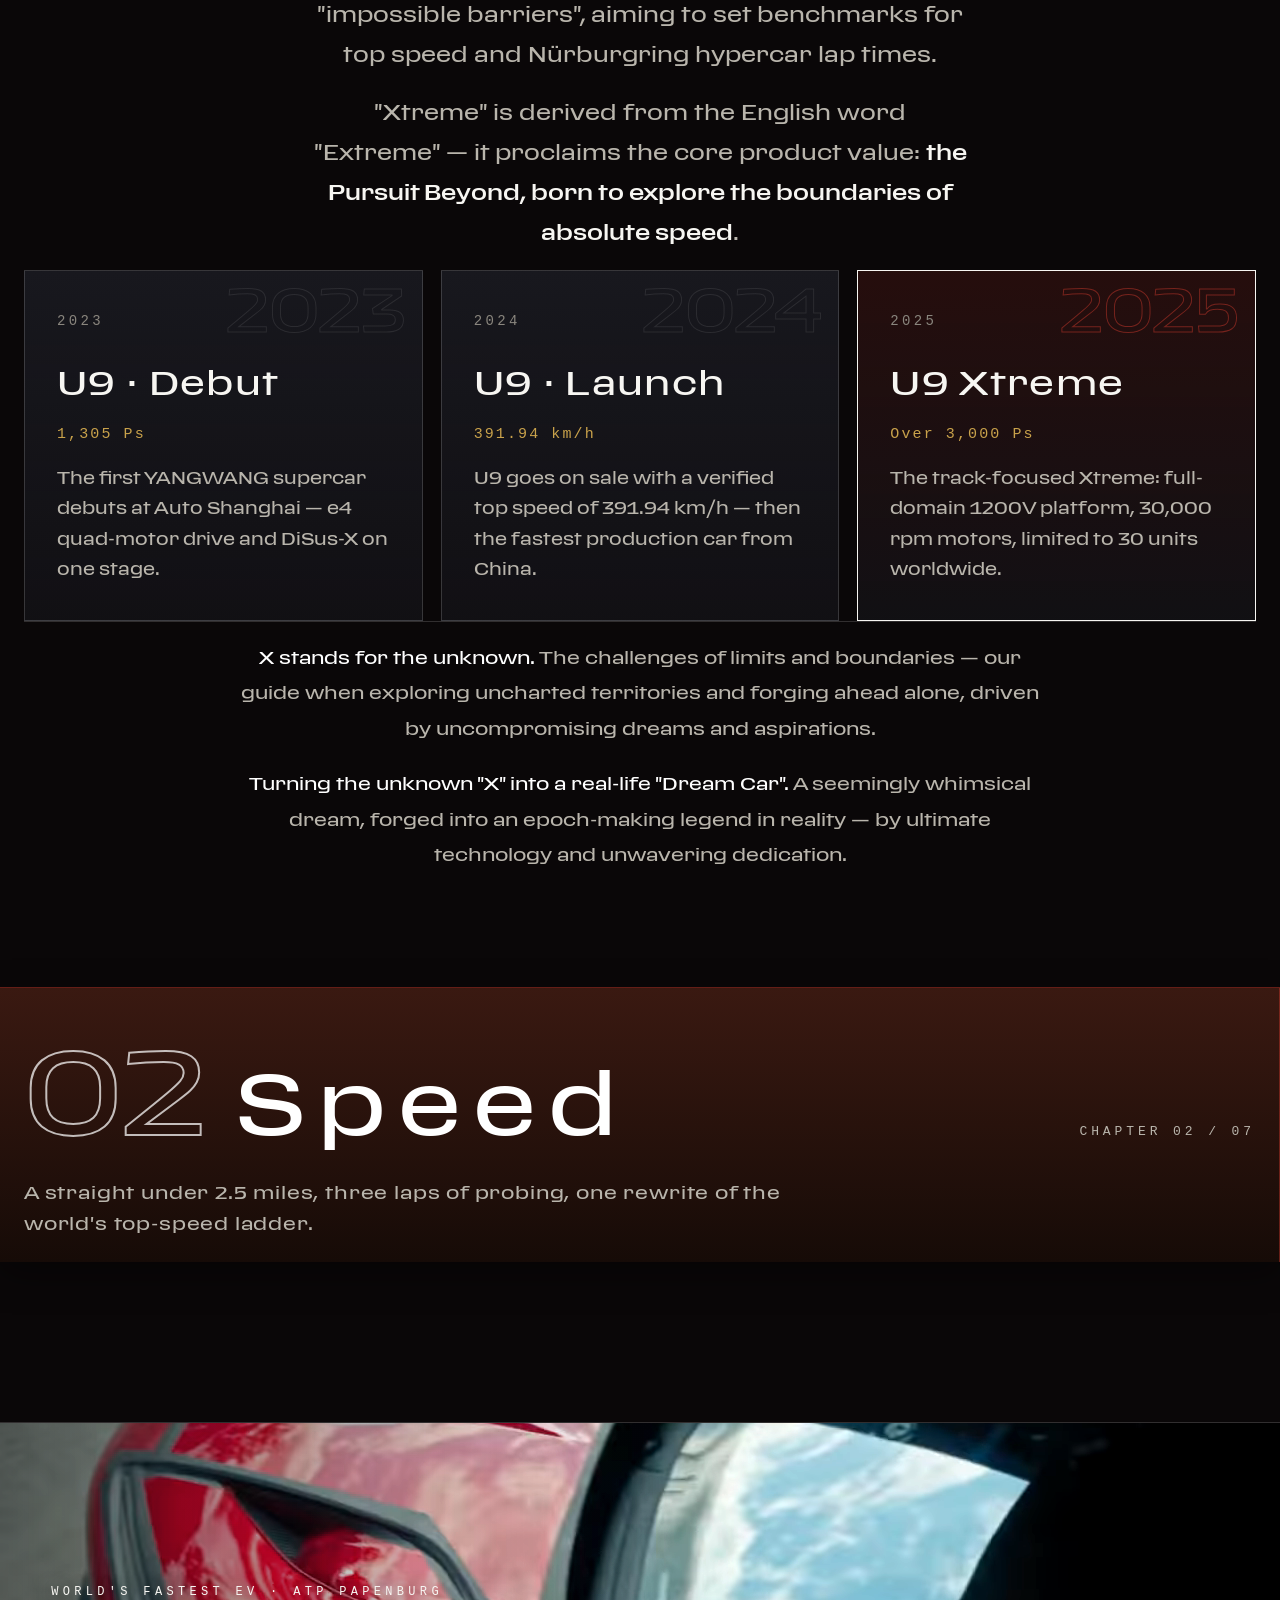
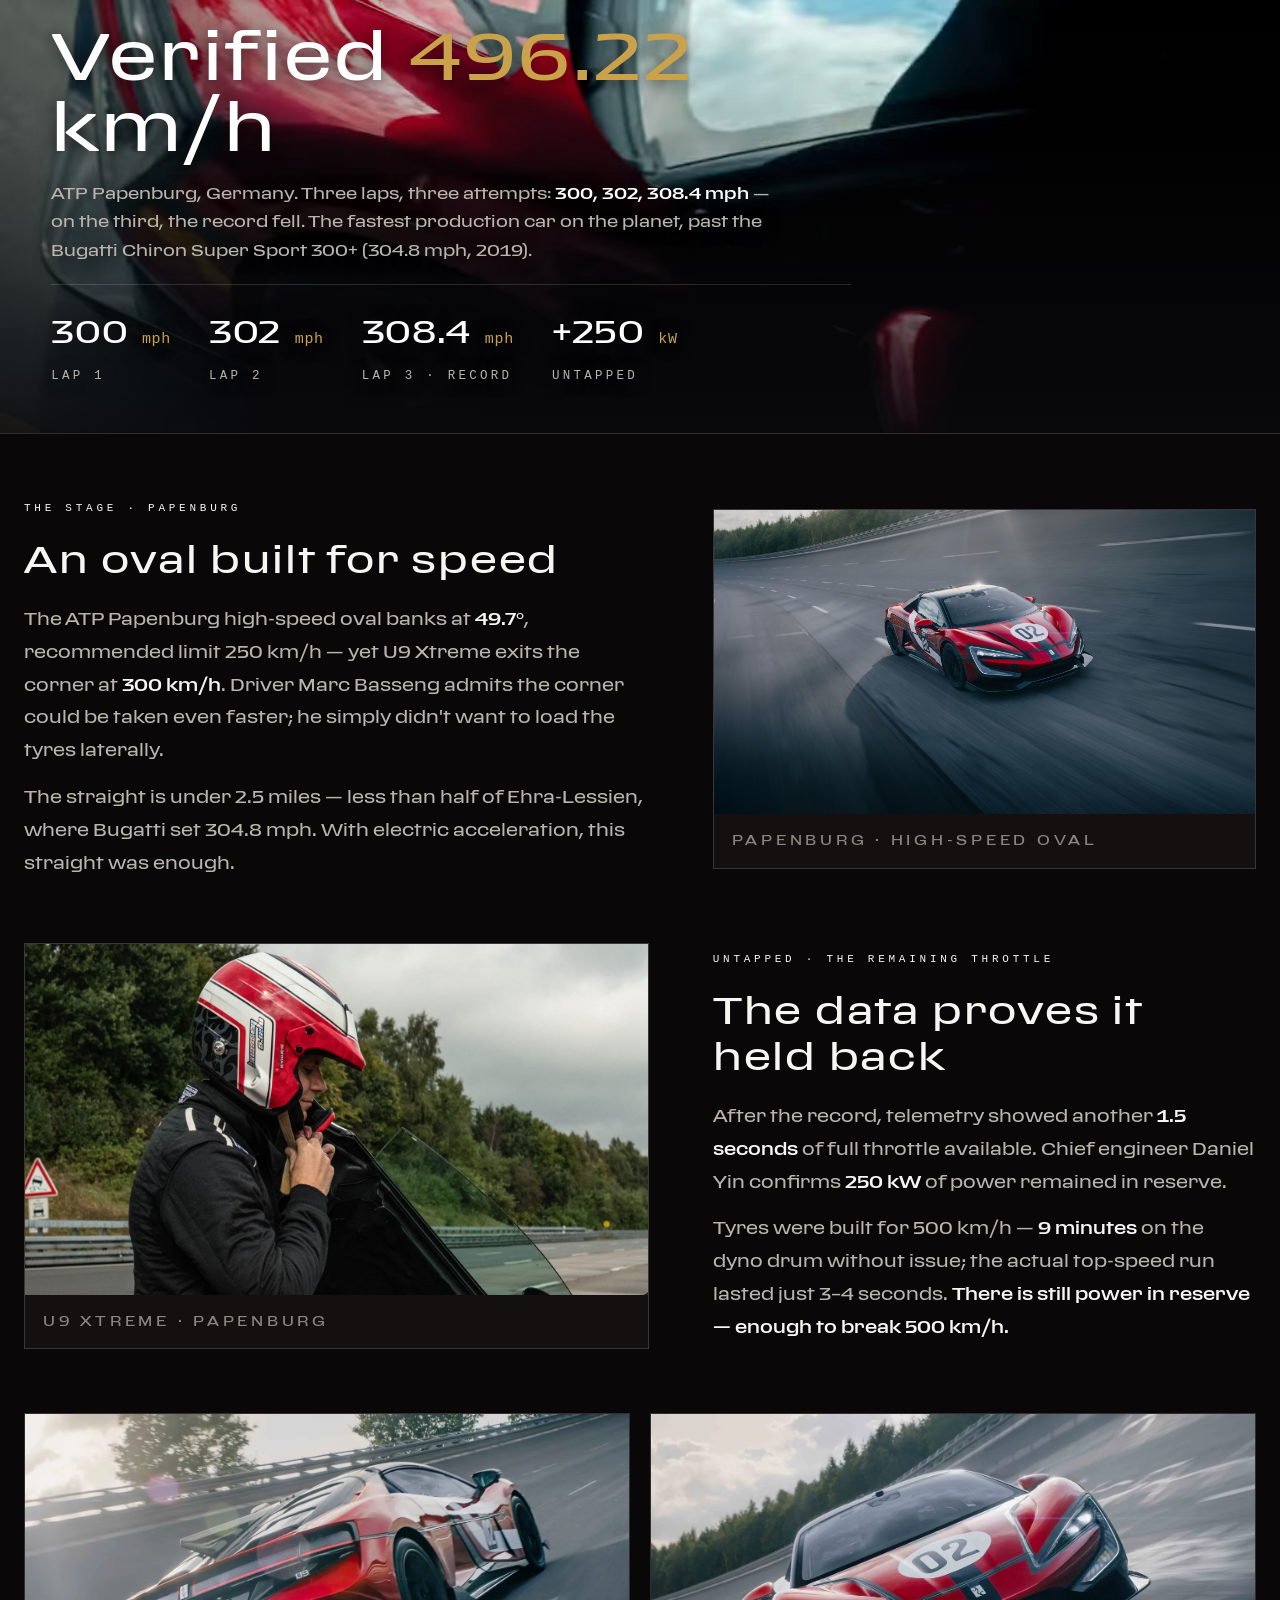
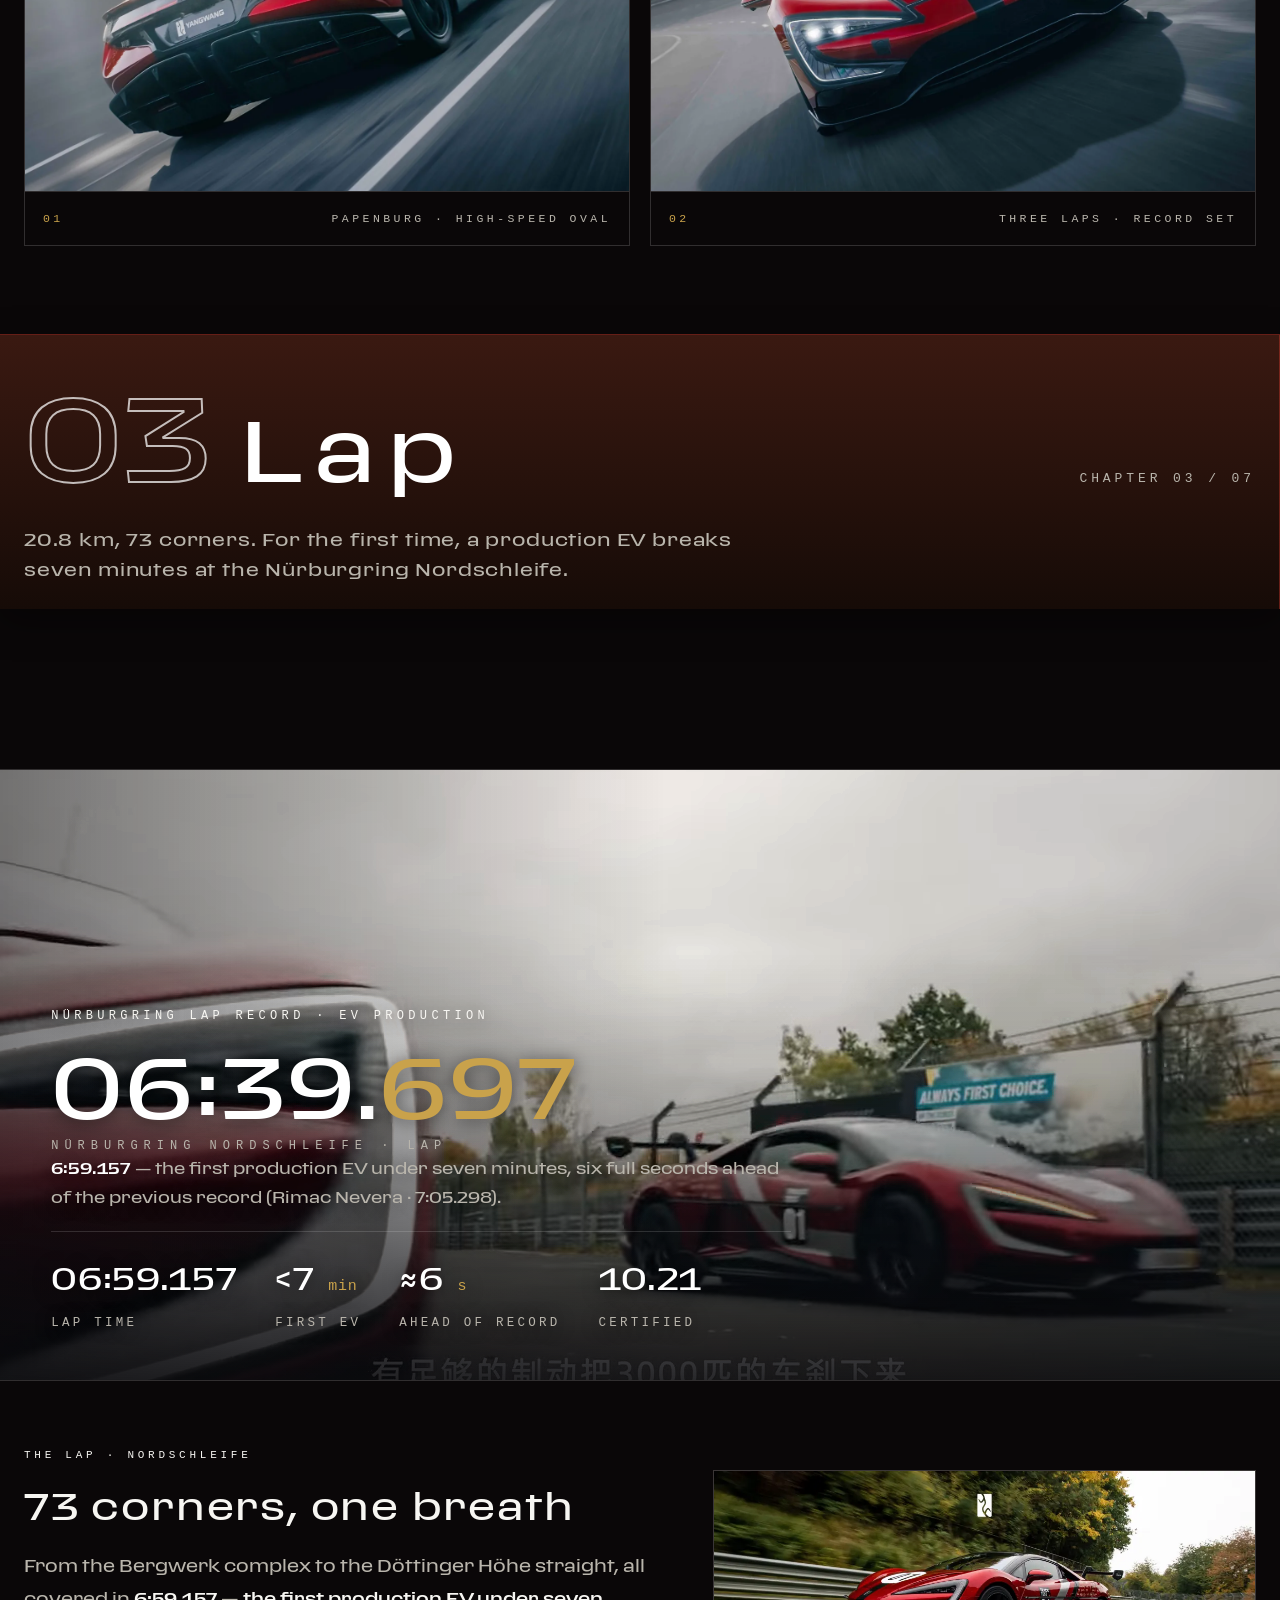
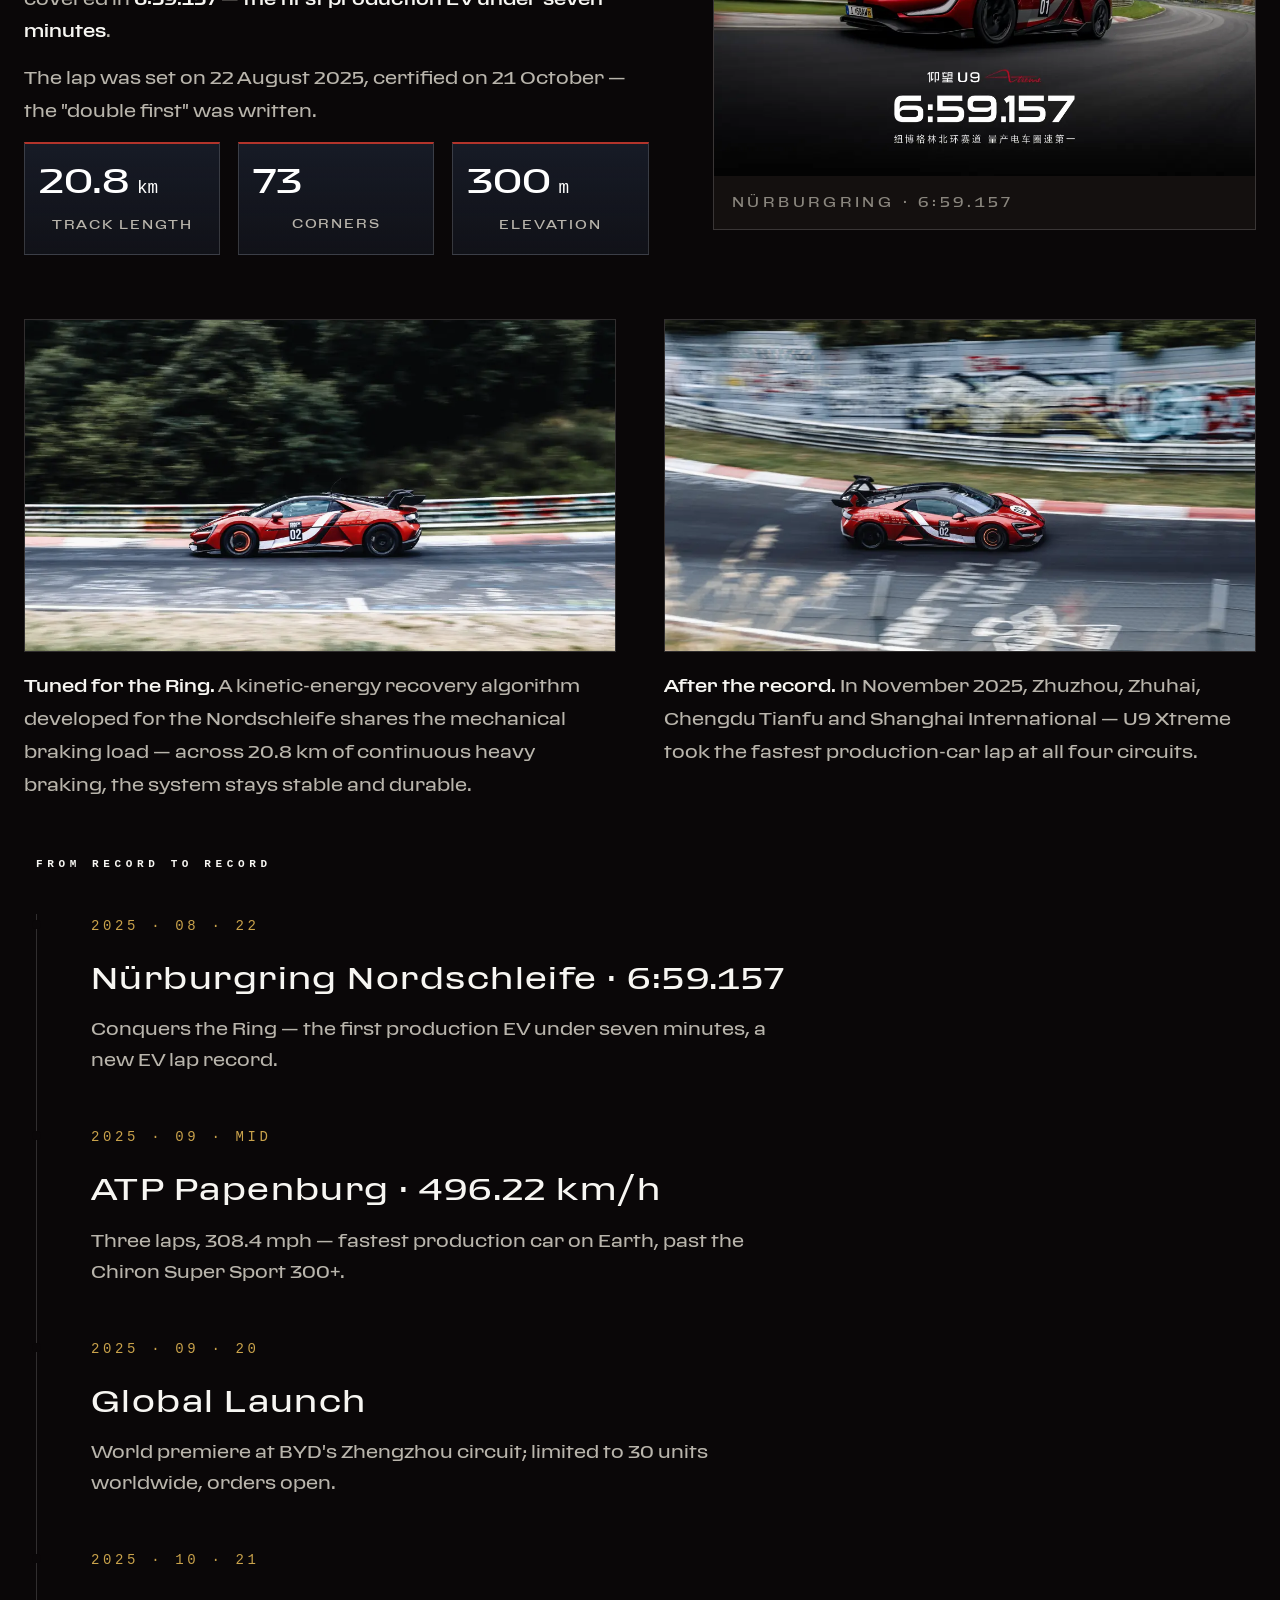
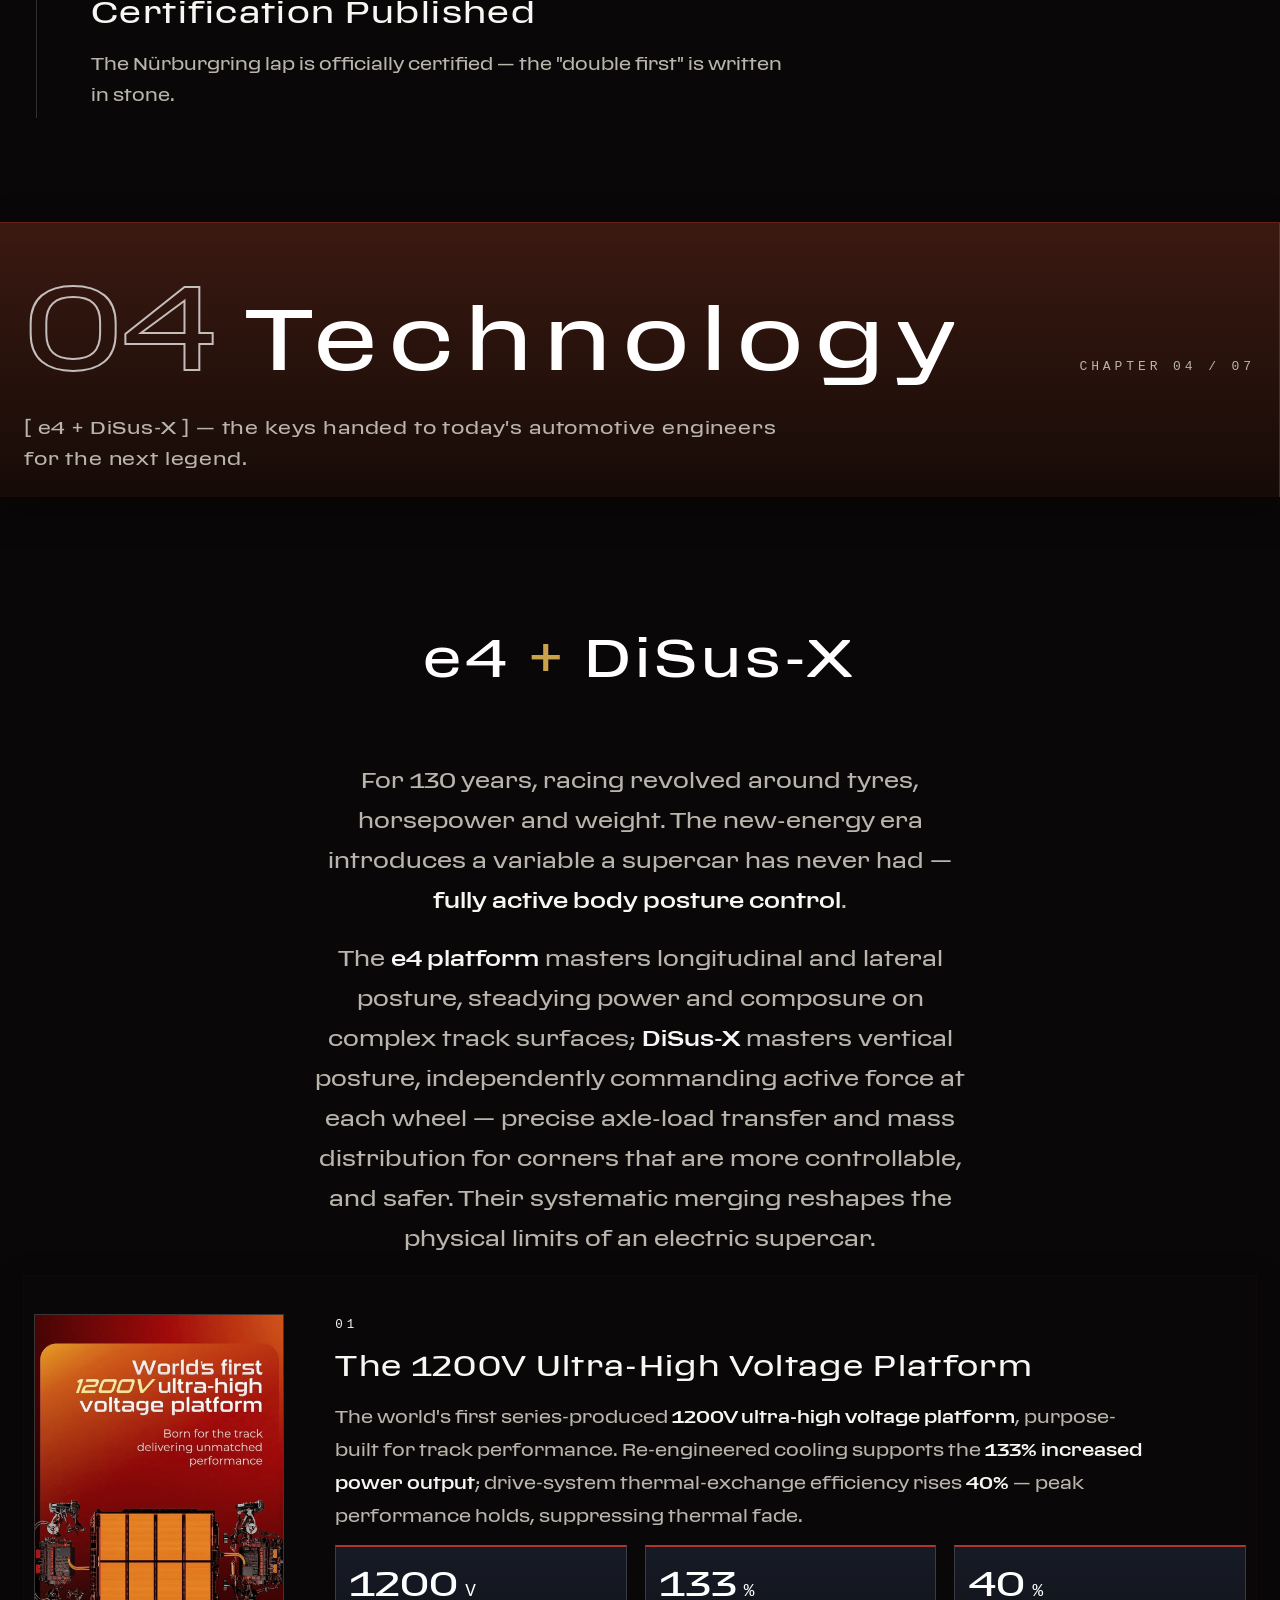
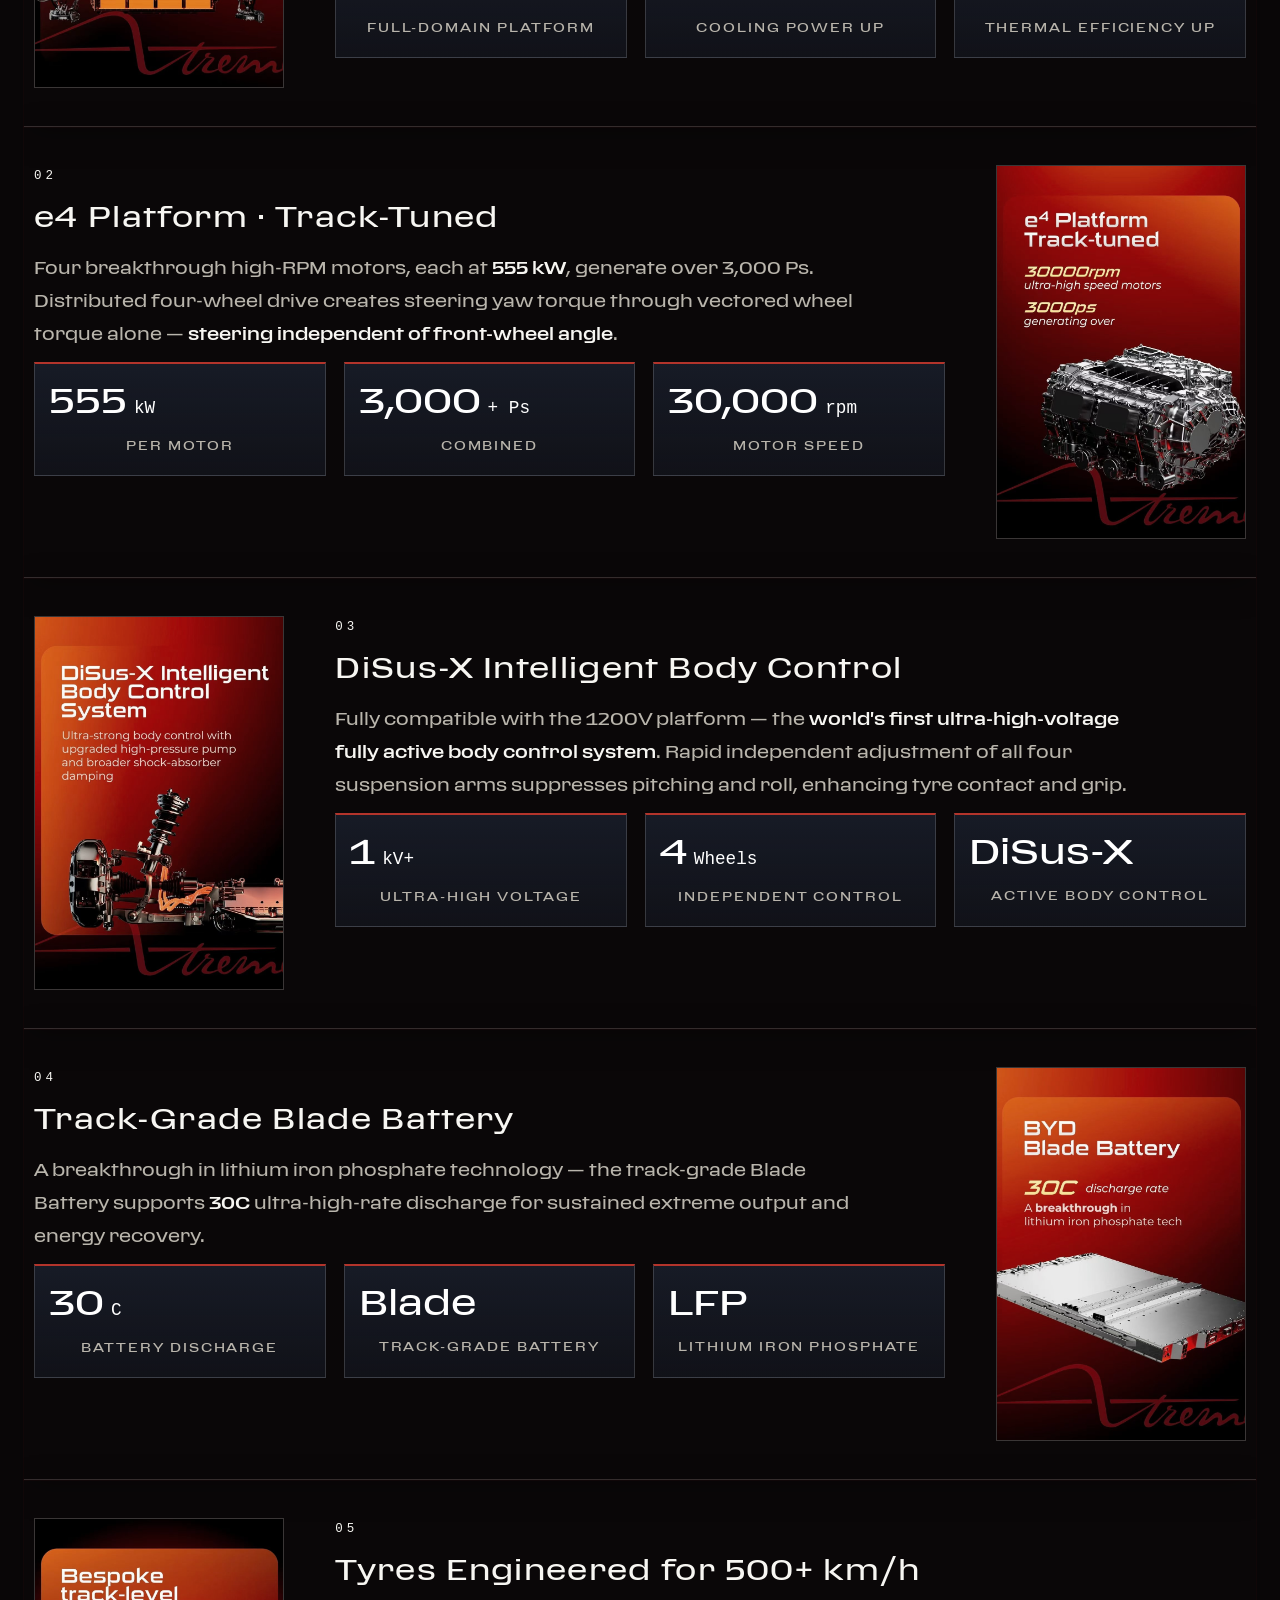
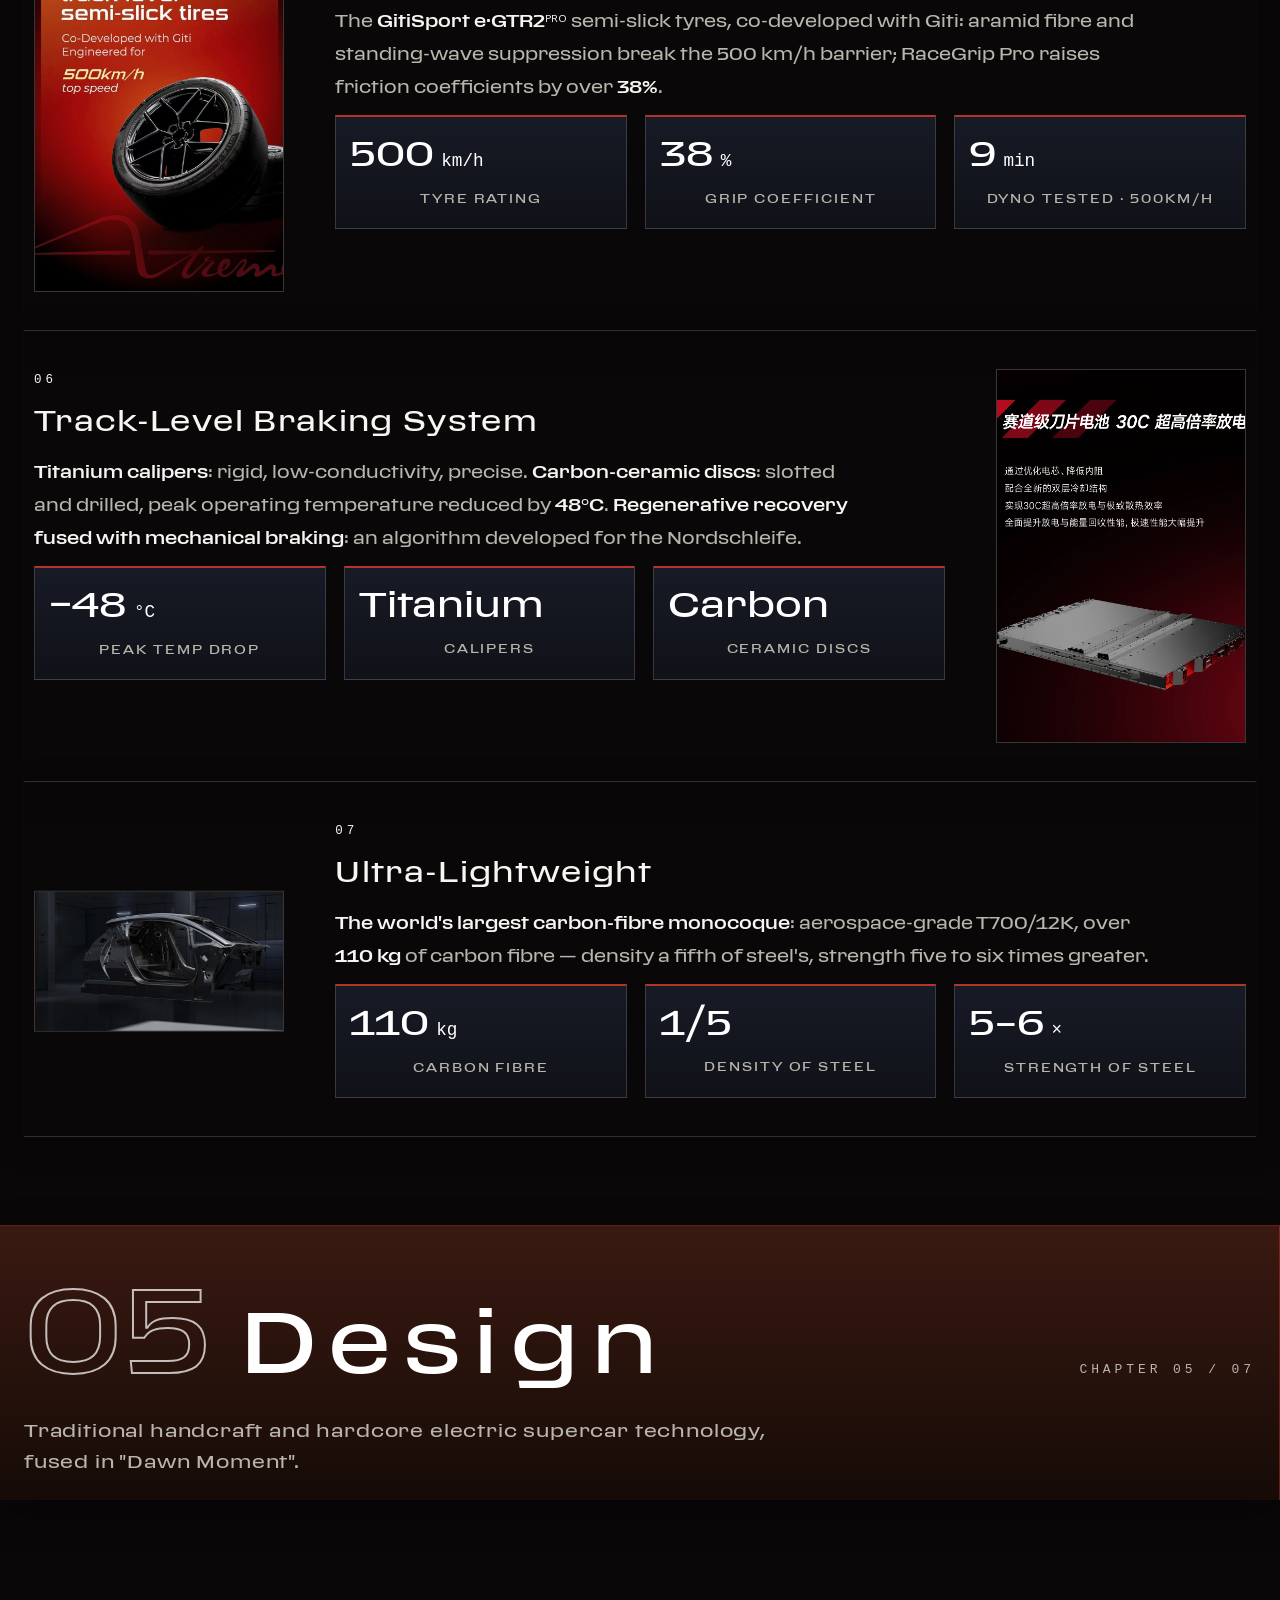
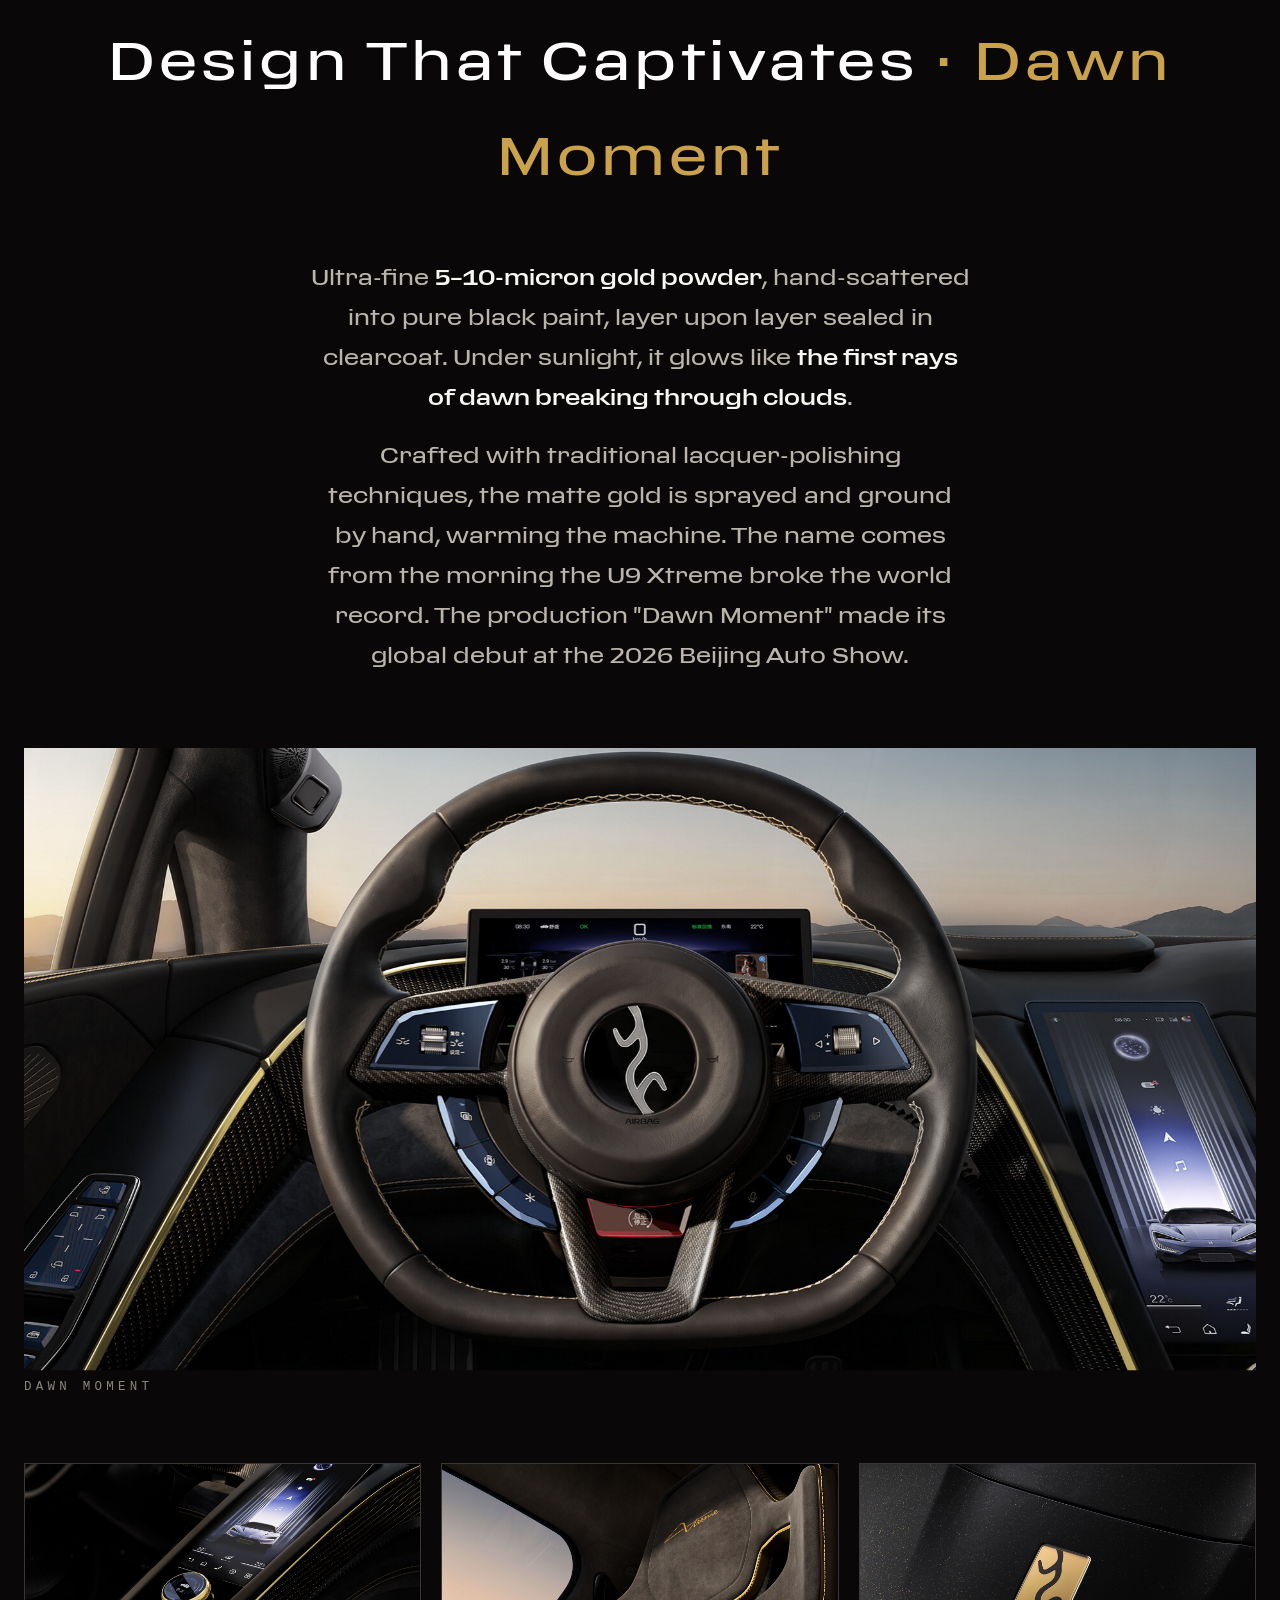
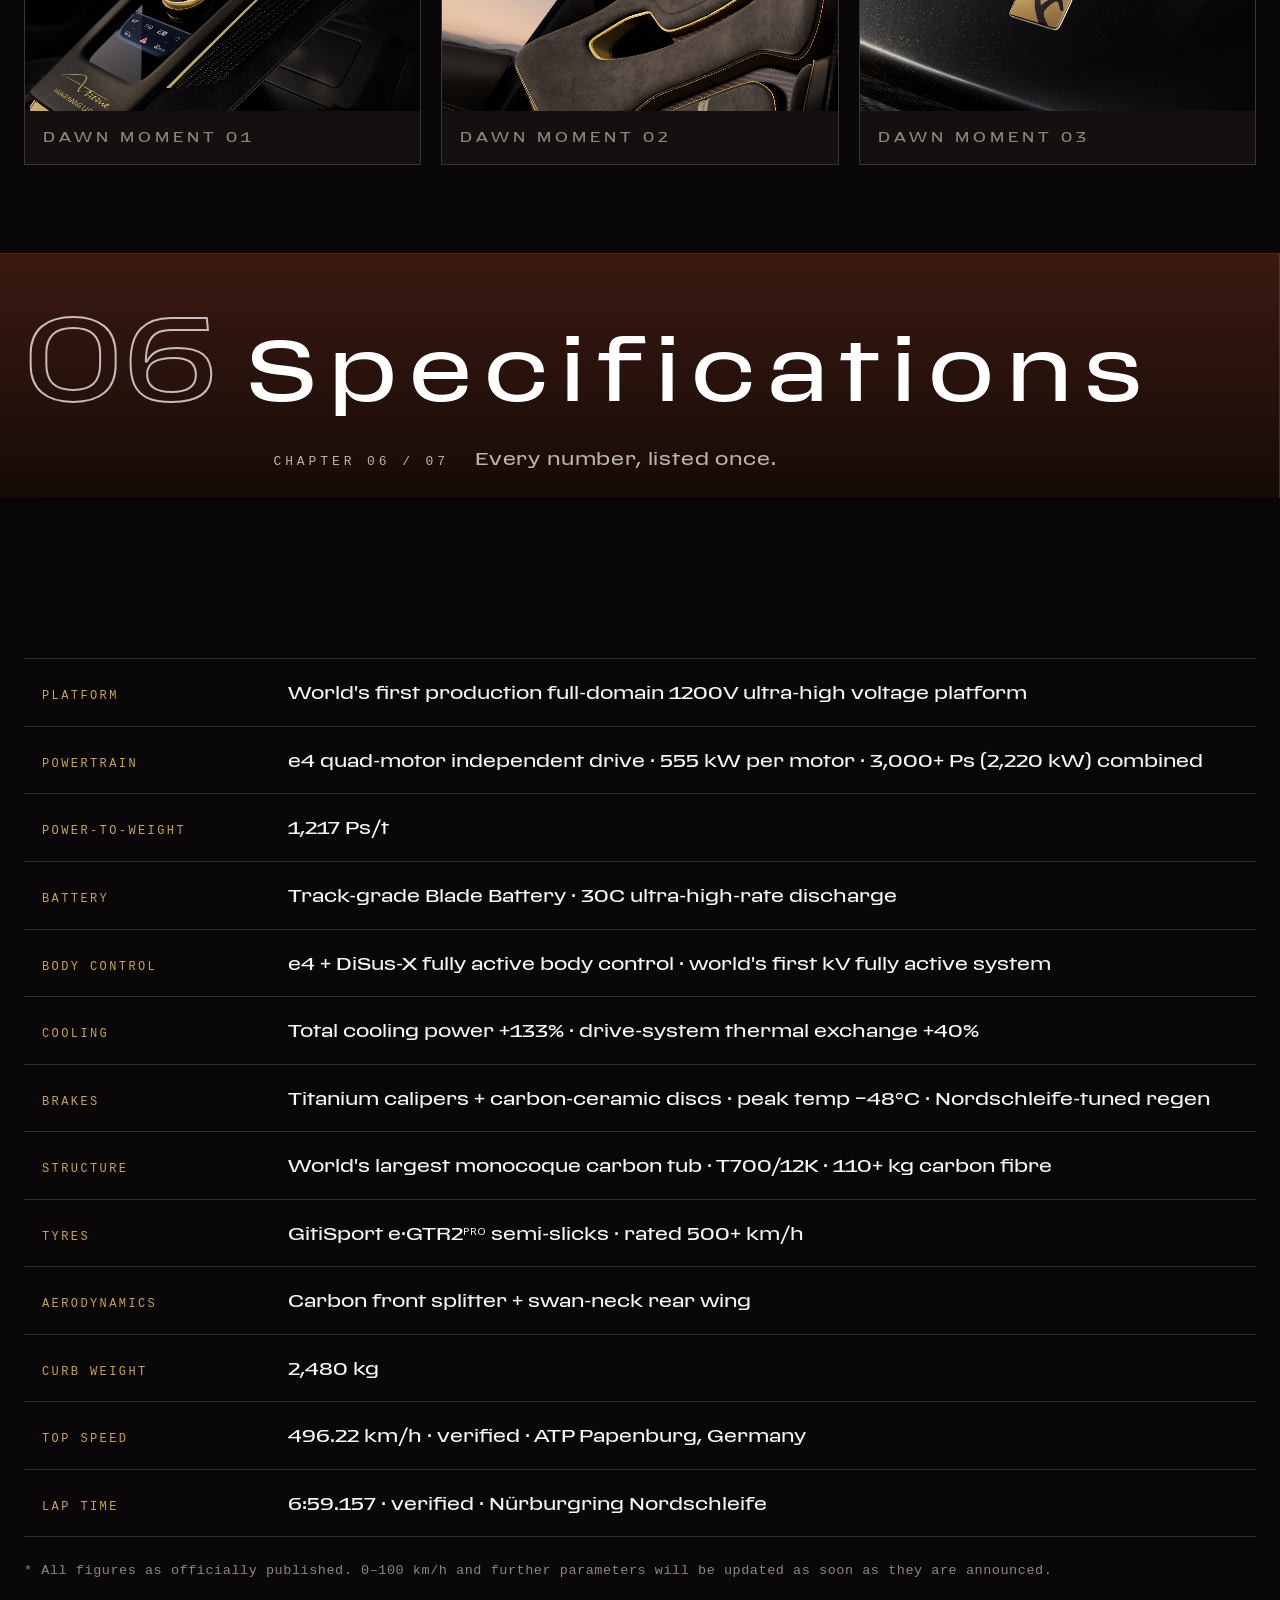
==== commit 4ddc6d57: "引导文案:车型列举改为'更多'" ====
--- a/en.html
+++ b/en.html
@@ -502,7 +502,7 @@
         <p class="footer__portal-kicker mono">MORE LEGENDS</p>
         <p class="footer__portal-title">HYPERCAR<span class="footer__portal-dot">.</span>SITE</p>
         <p class="footer__portal-sub">A collection of legendary hypercars</p>
-        <p class="footer__portal-desc">Bugatti Tourbillon · Ferrari F80 · YANGWANG U9 Xtreme and more —— complete stories of legendary hypercars, all on HYPERCAR.SITE</p>
+        <p class="footer__portal-desc">More legendary hypercars — complete stories, all on HYPERCAR.SITE</p>
         <a class="footer__portal-btn mono" href="https://www.hypercar.site" target="_blank" rel="noopener">Visit HYPERCAR.SITE →</a>
       </div>
     </div>
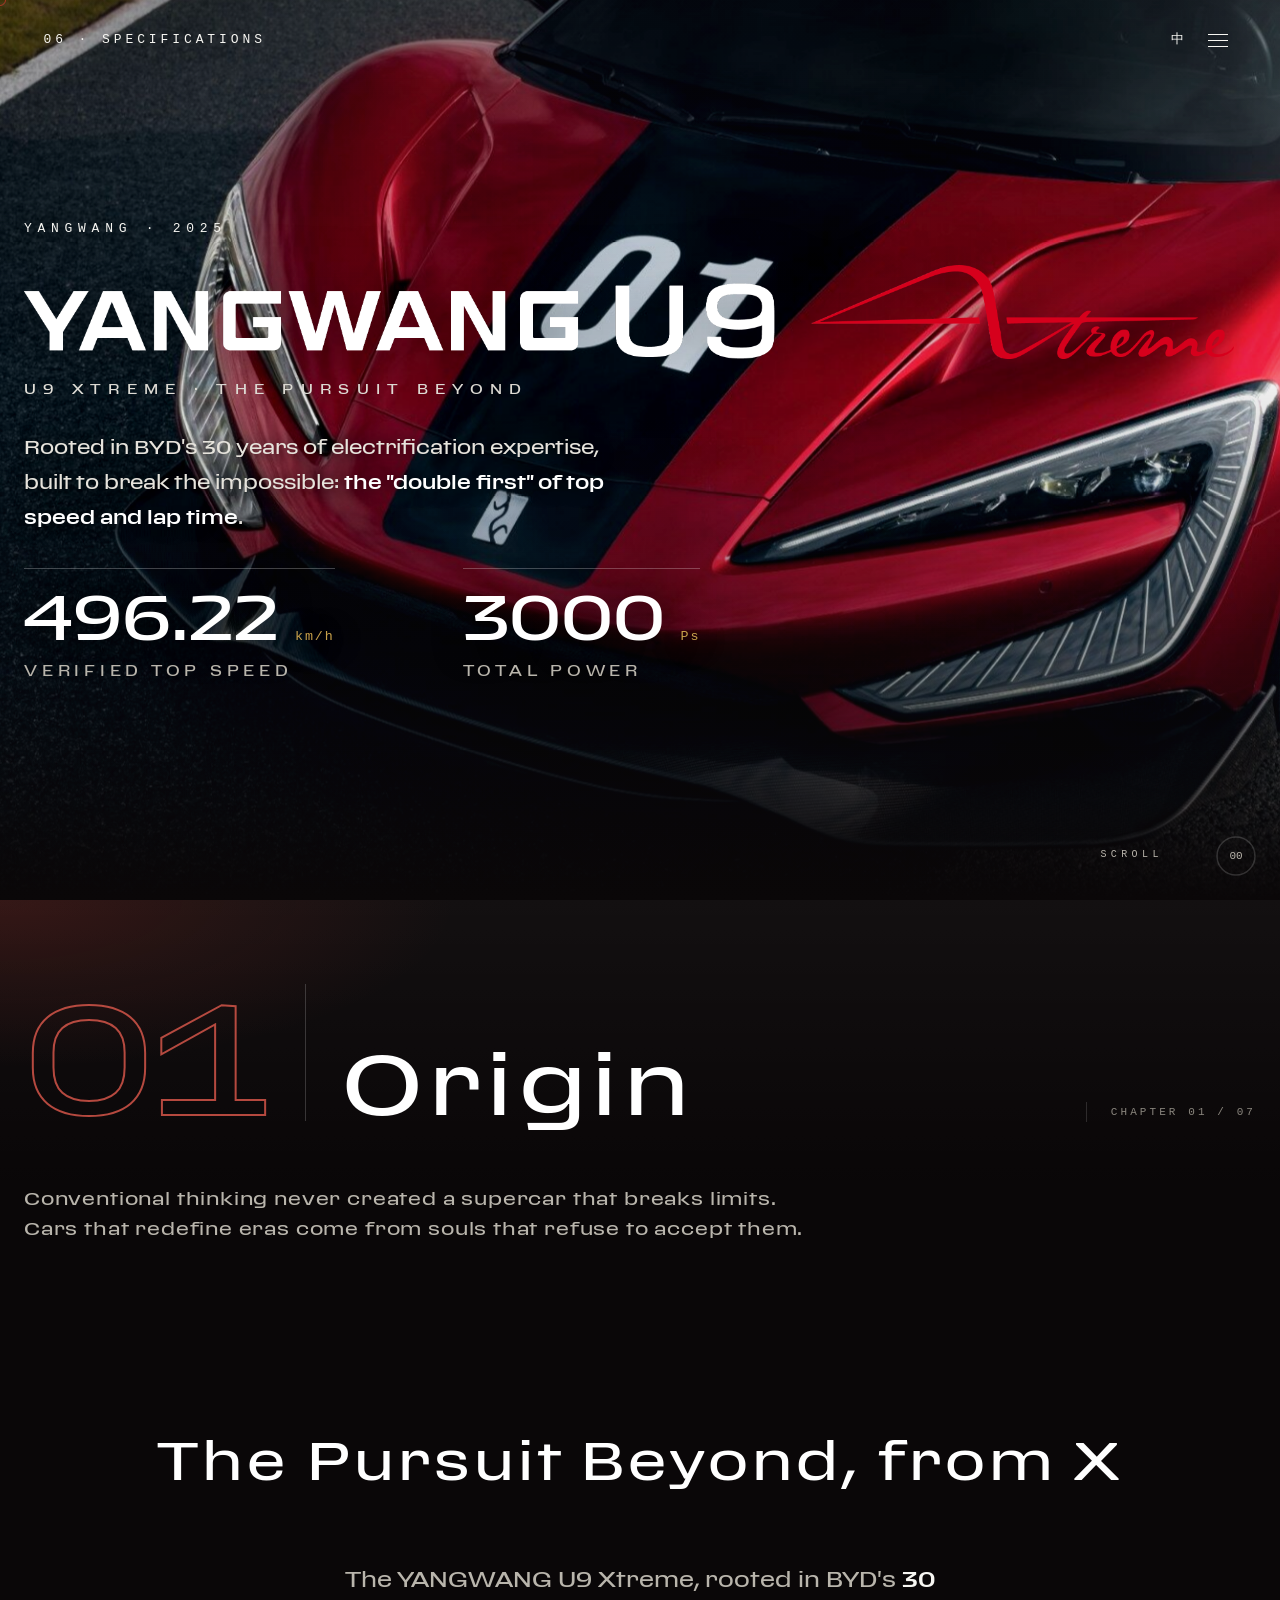
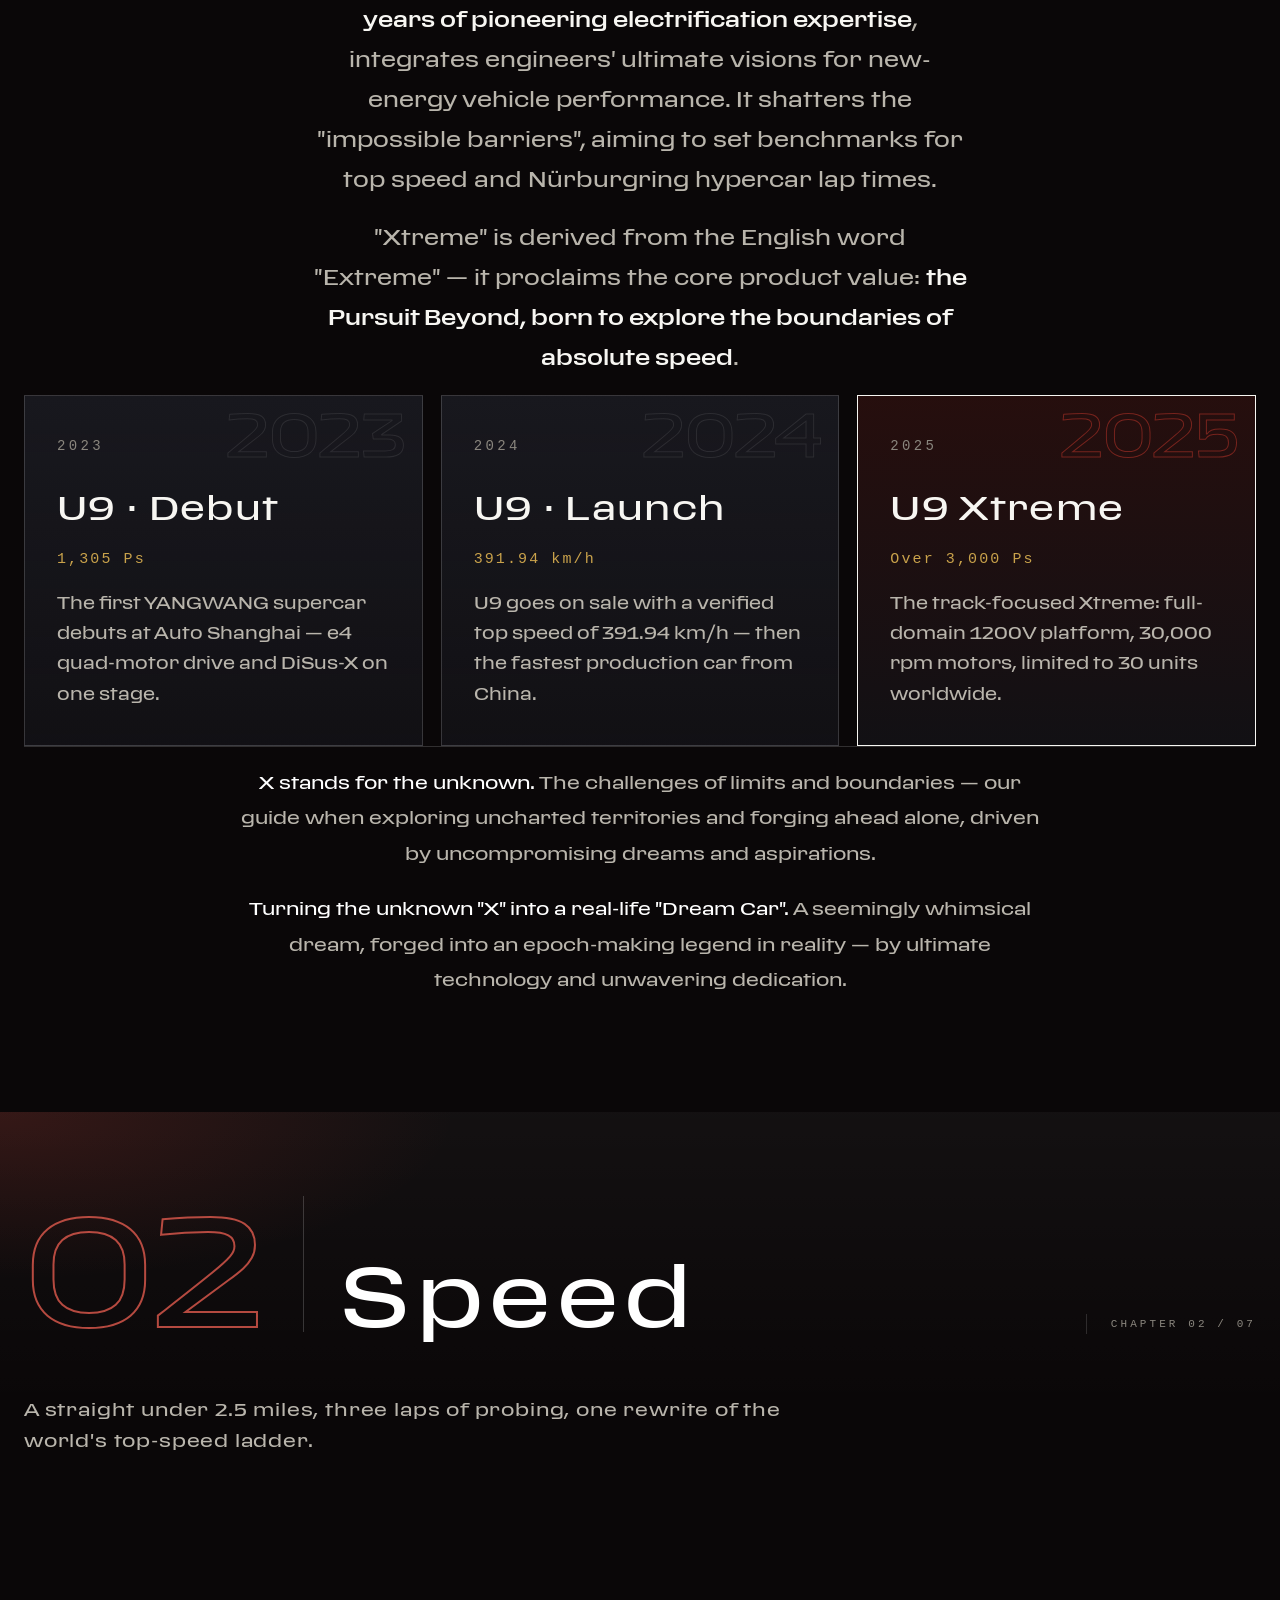
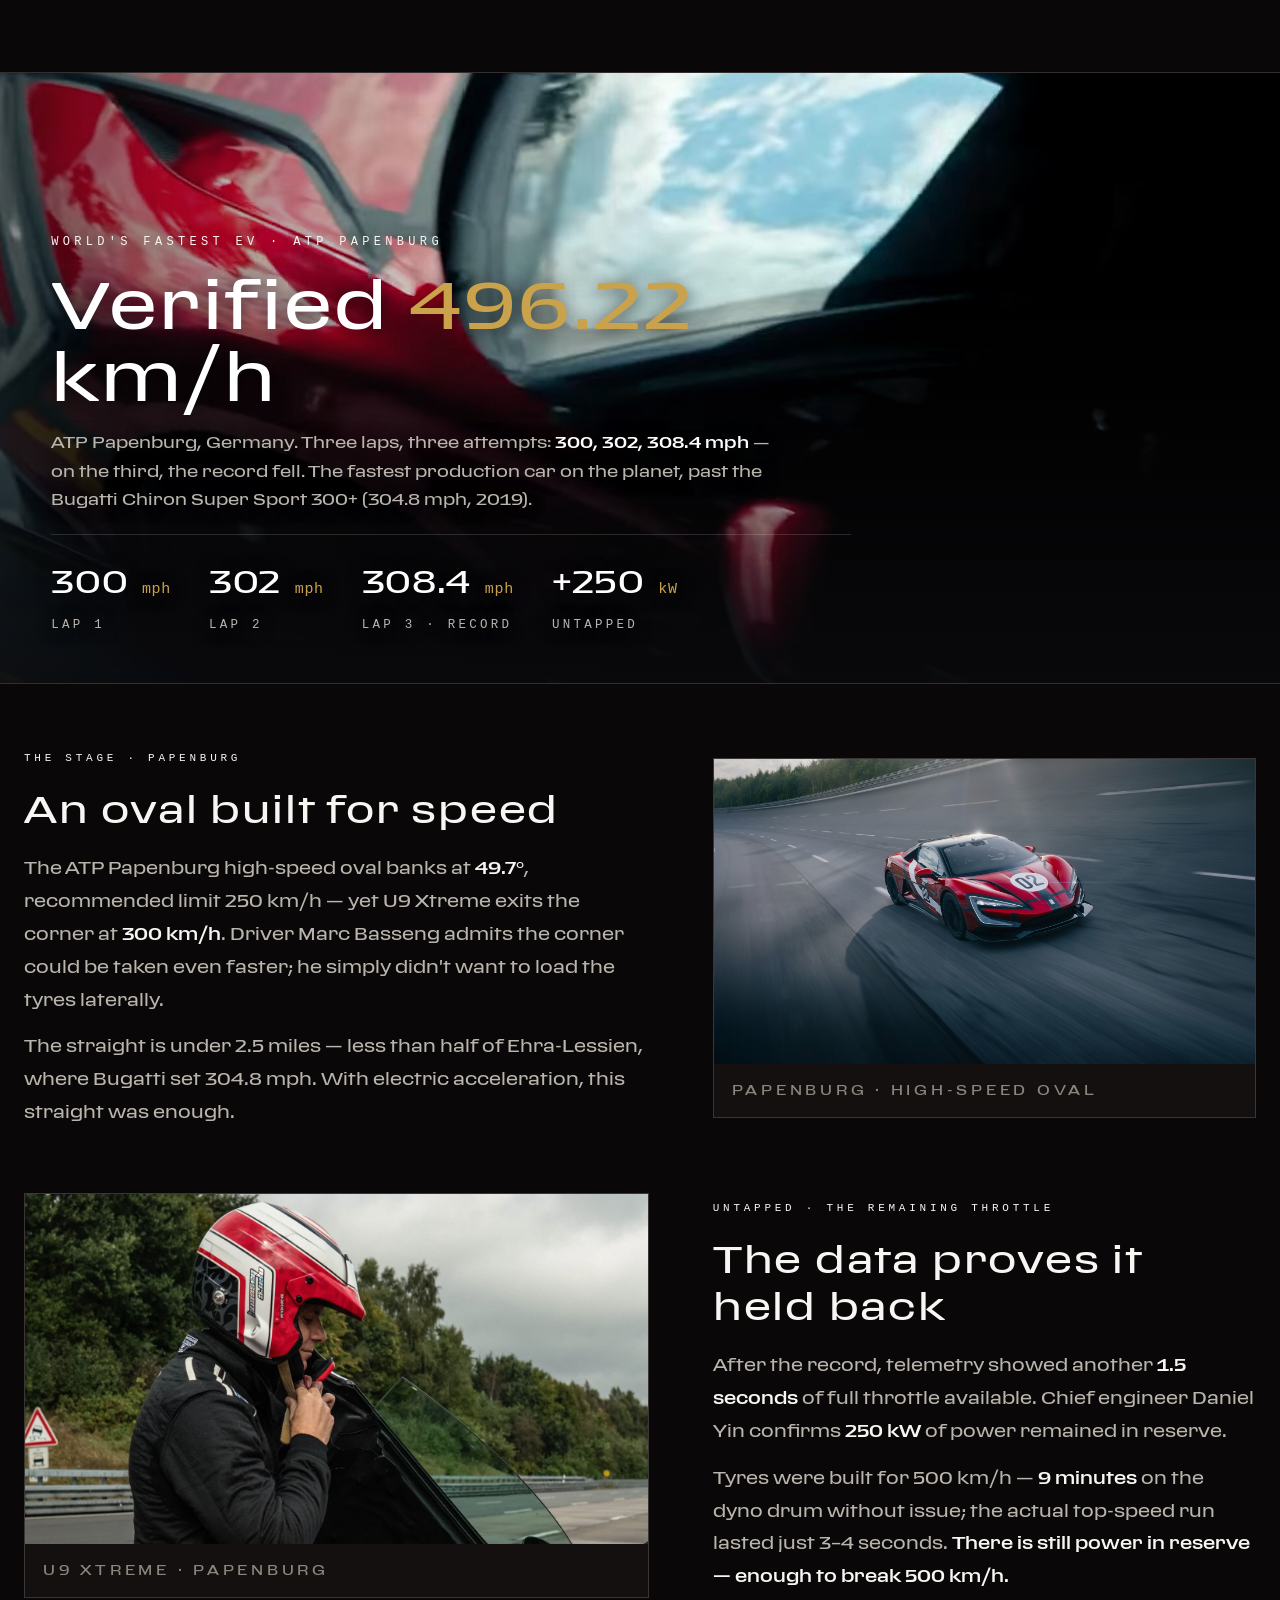
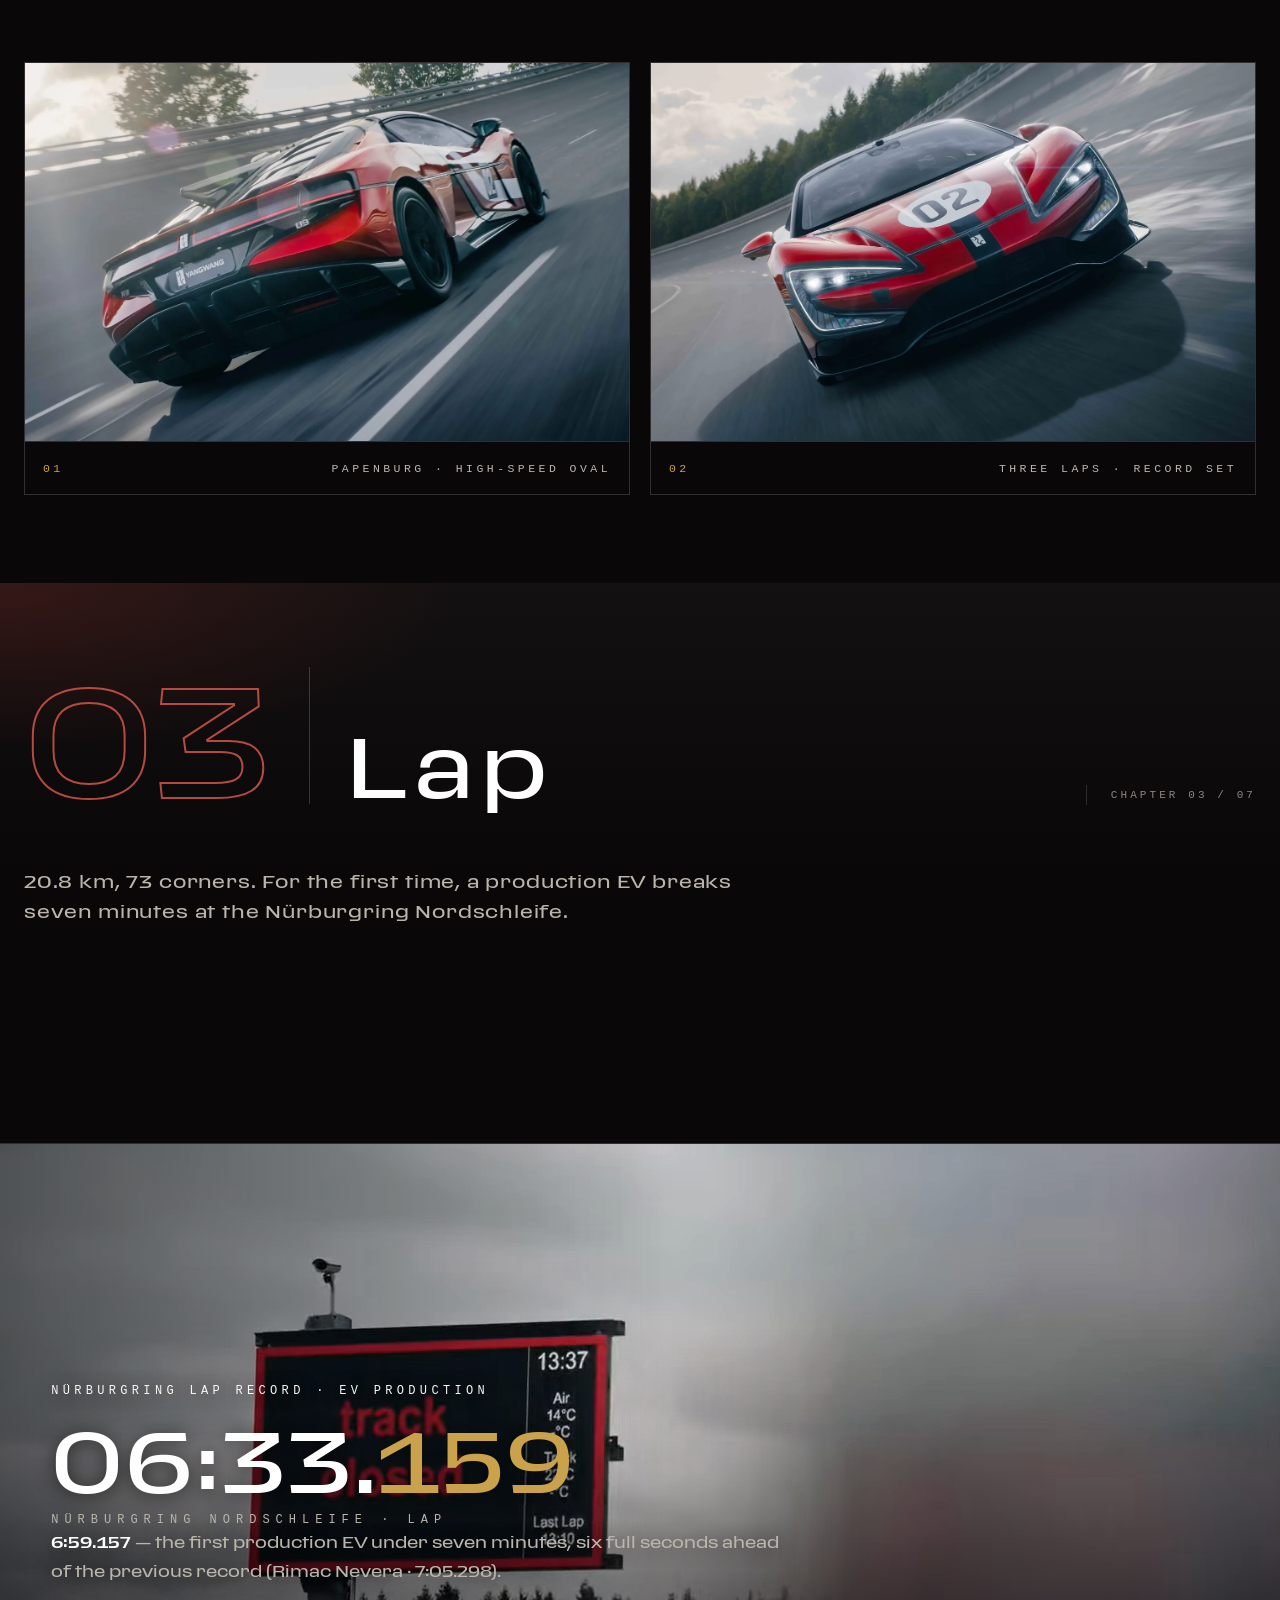
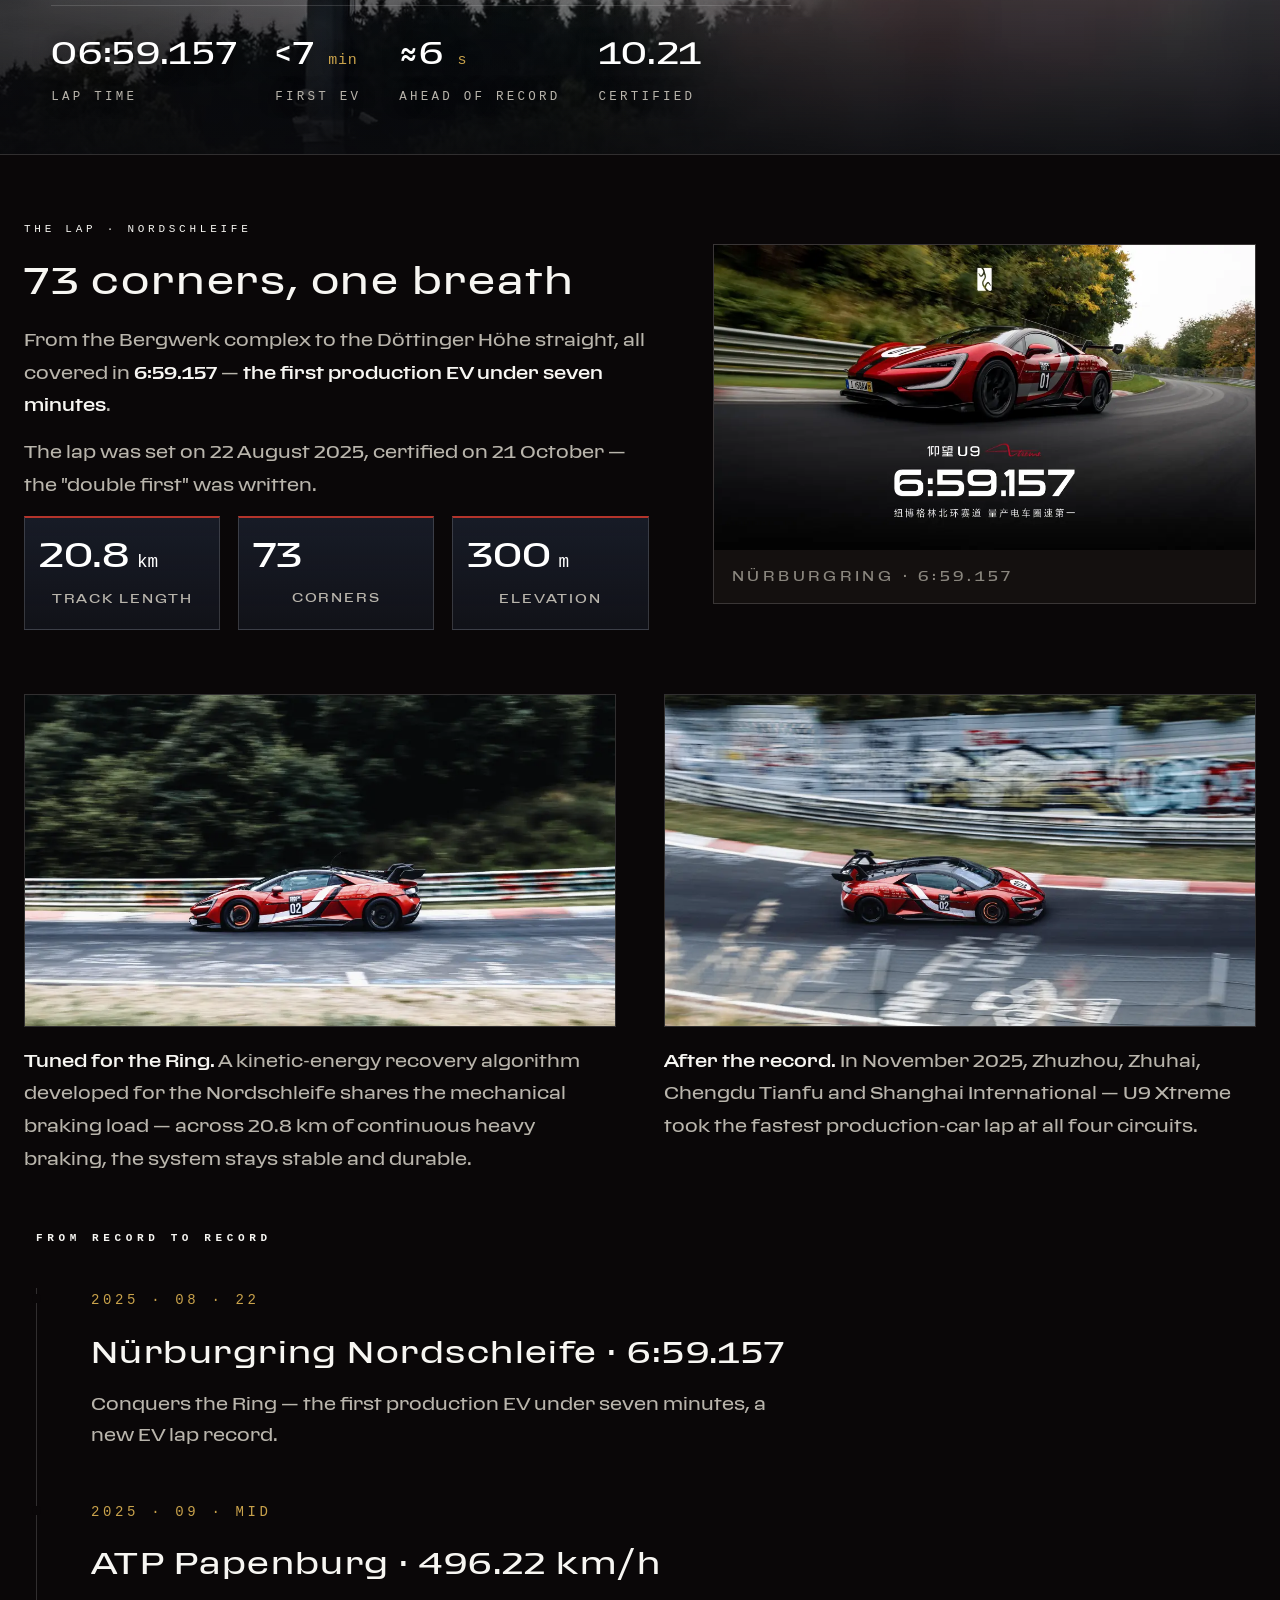
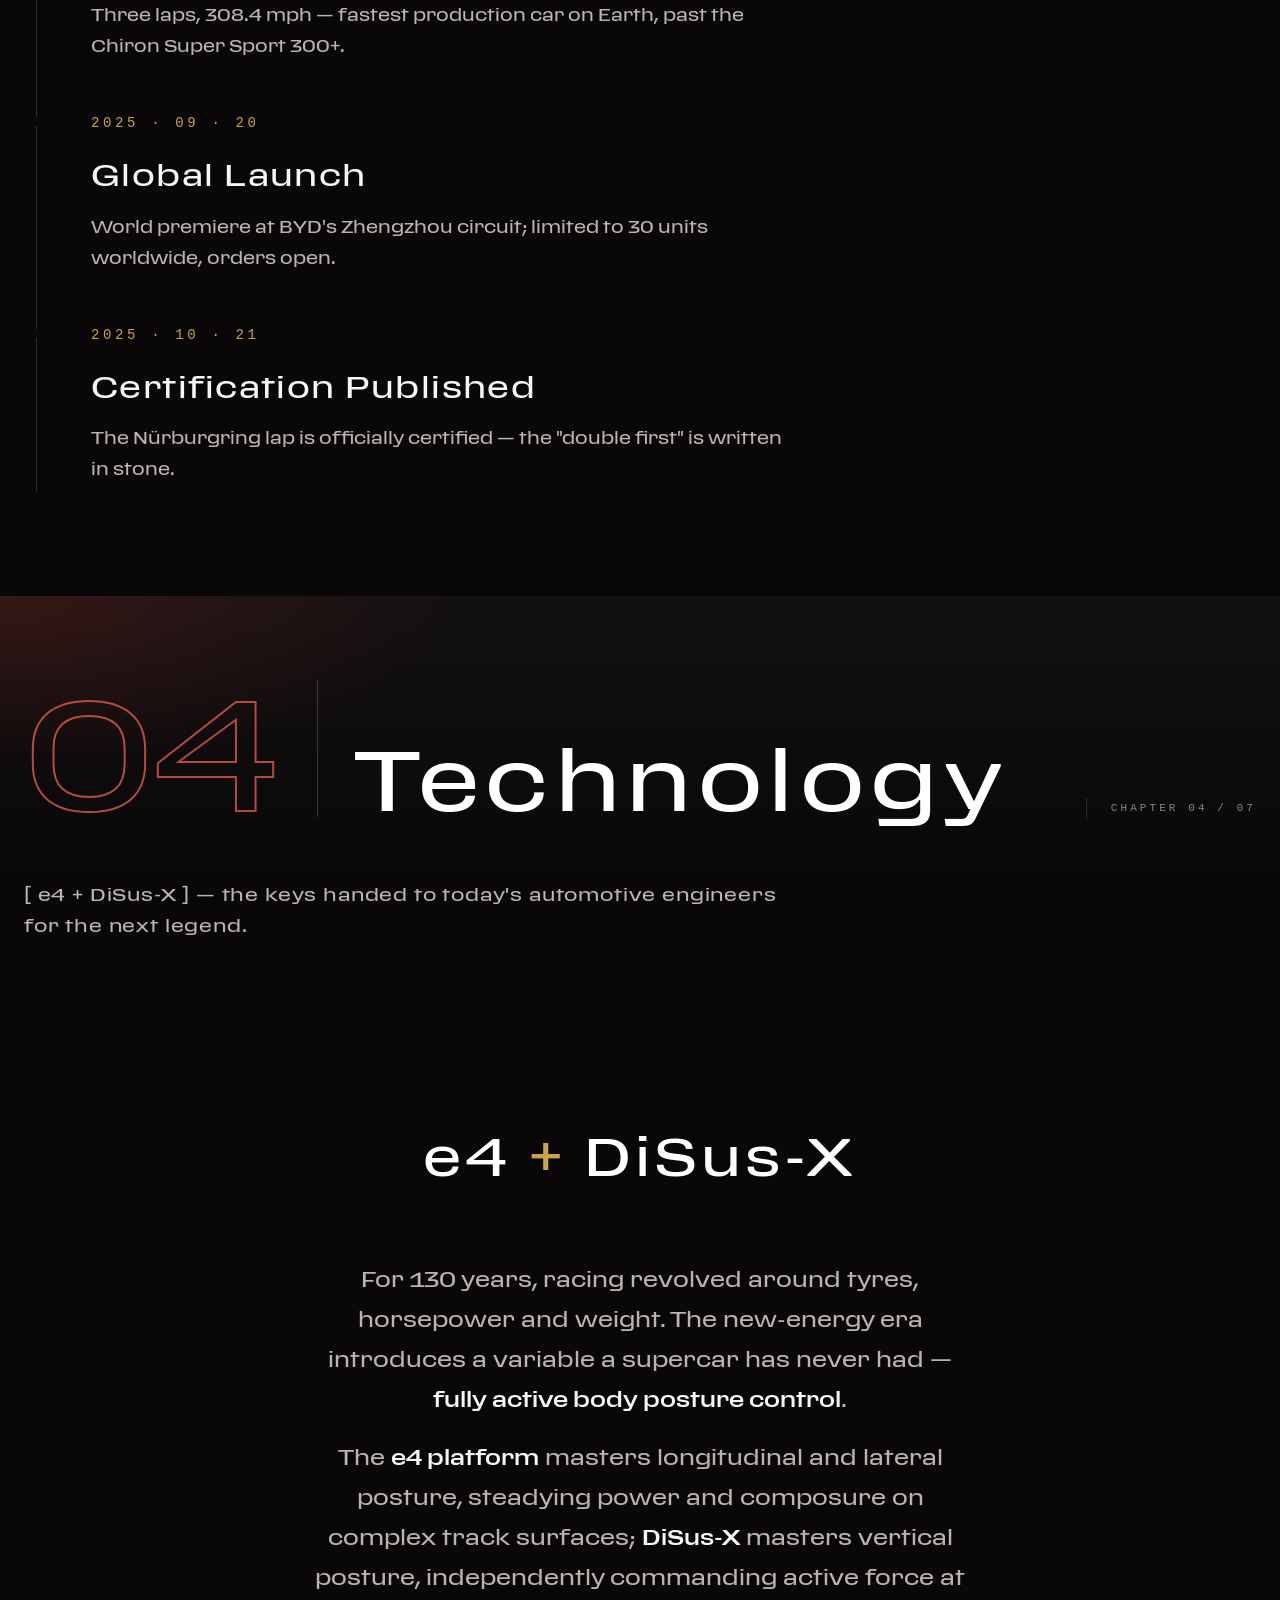
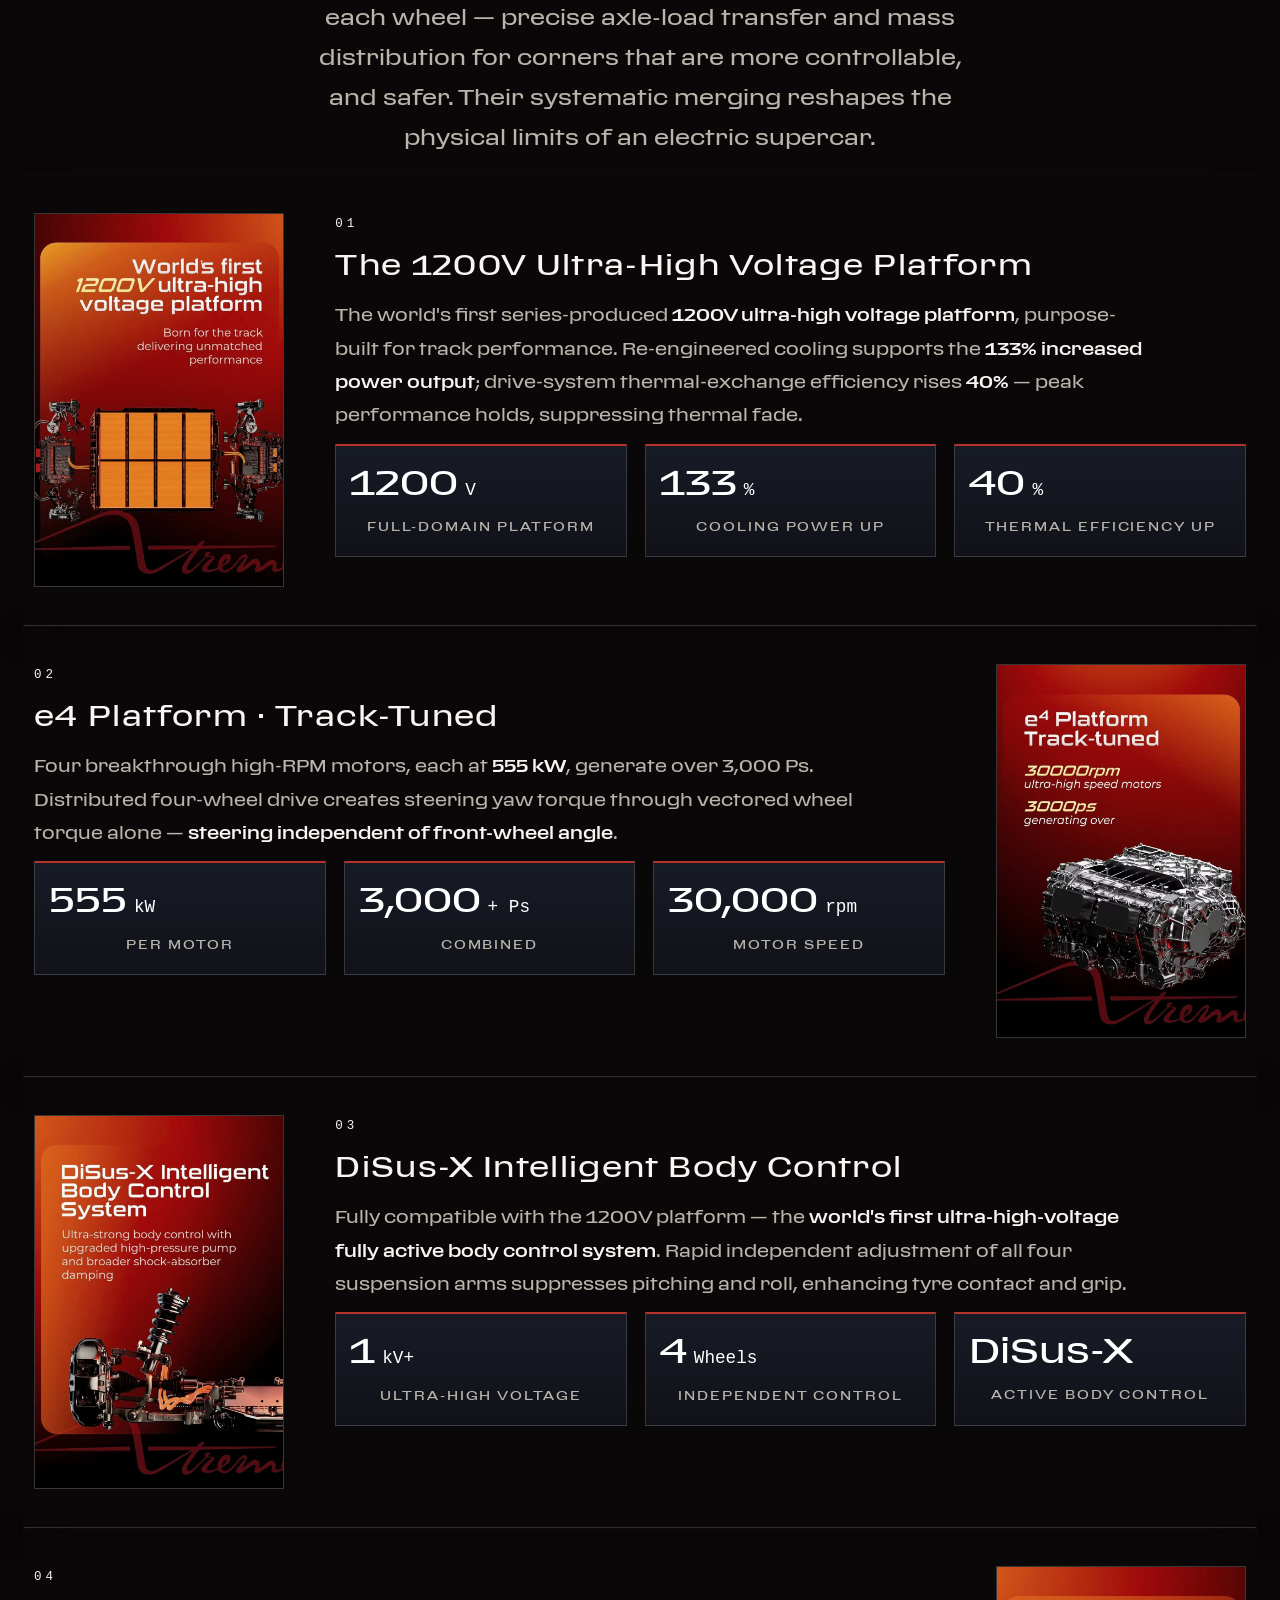
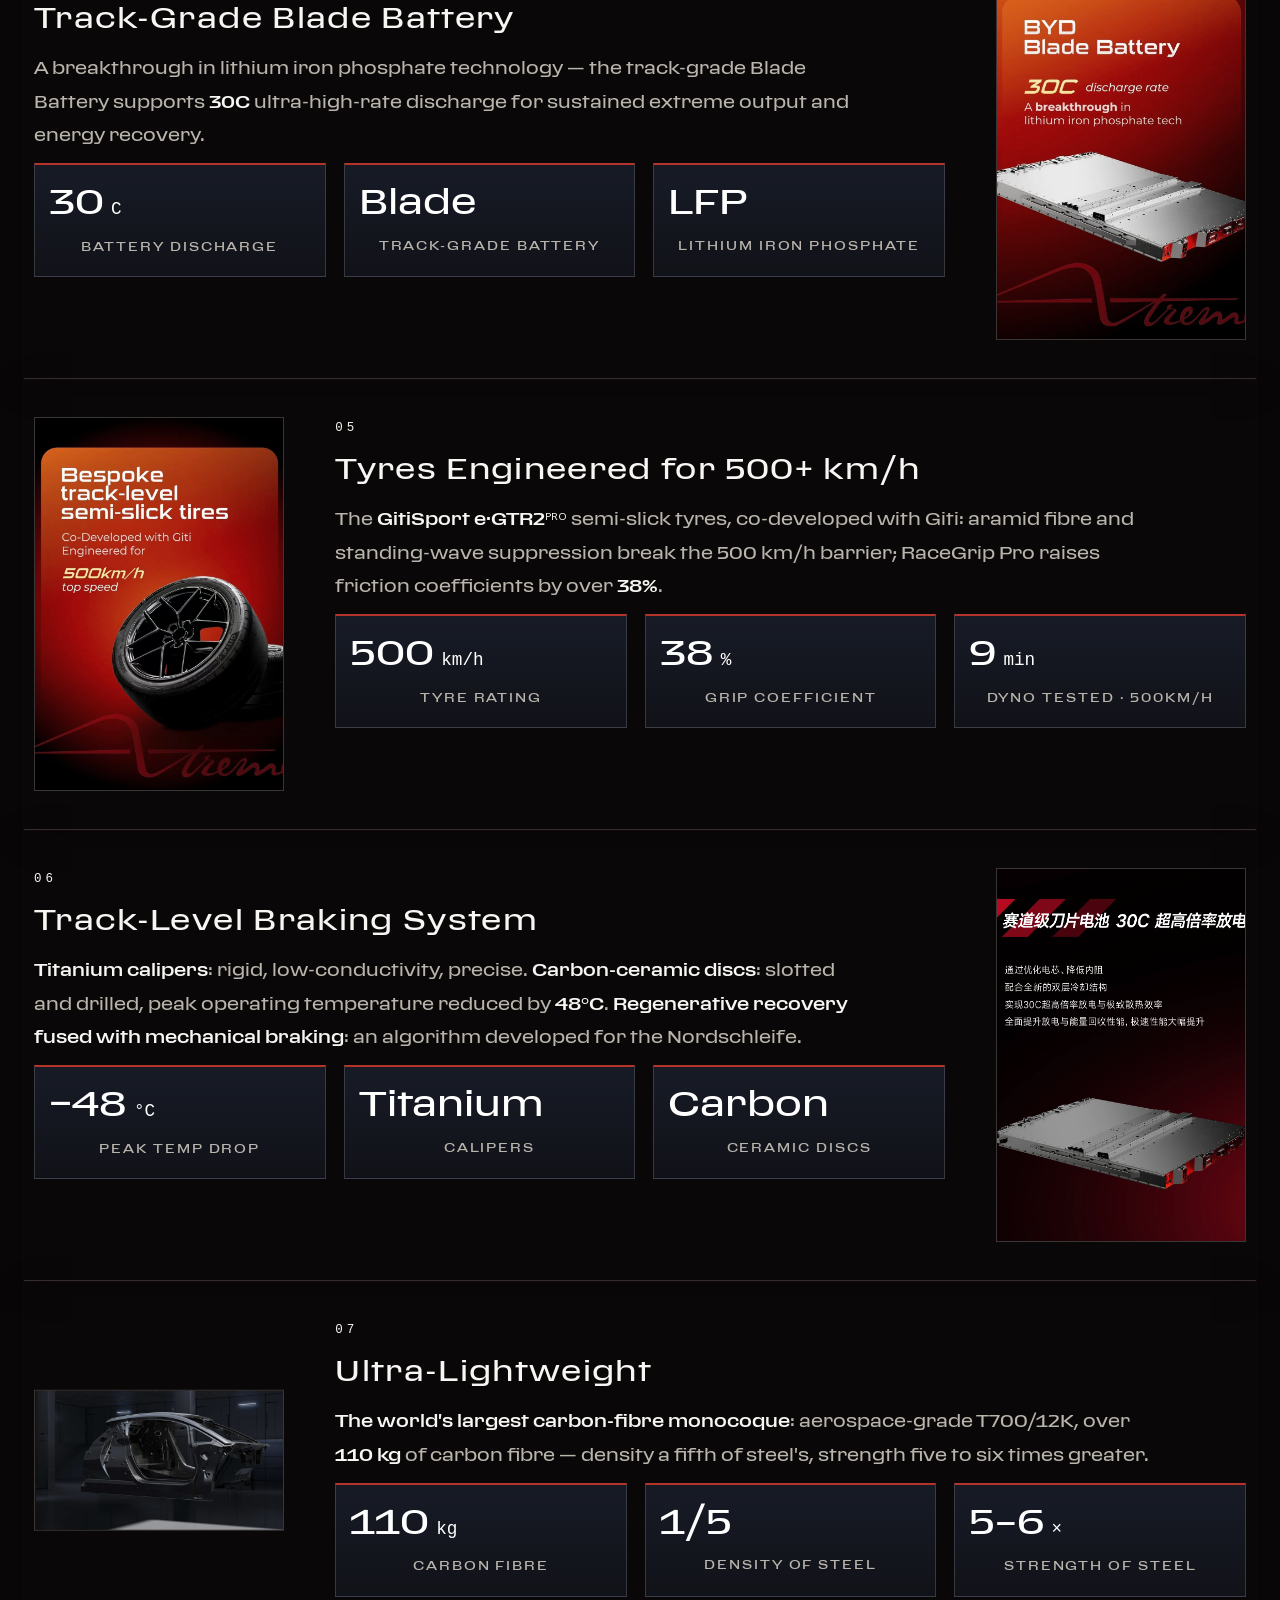
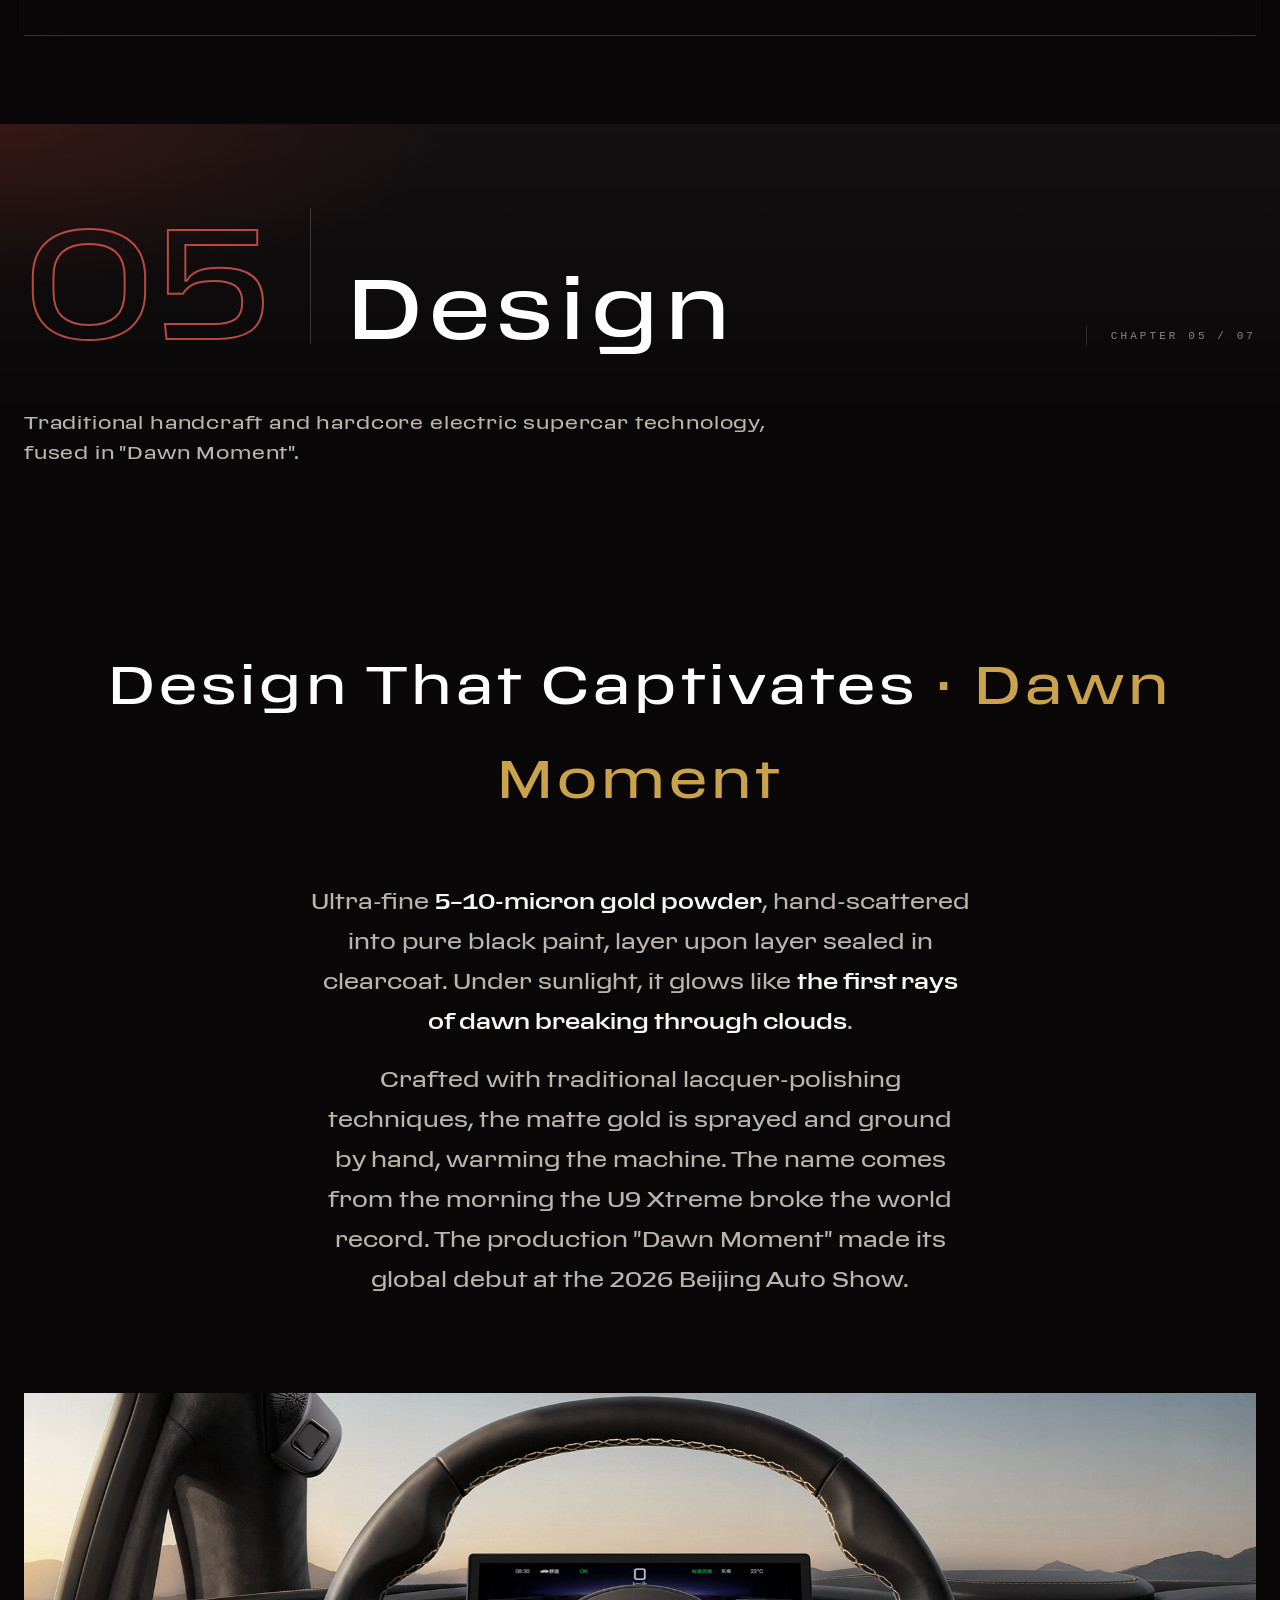
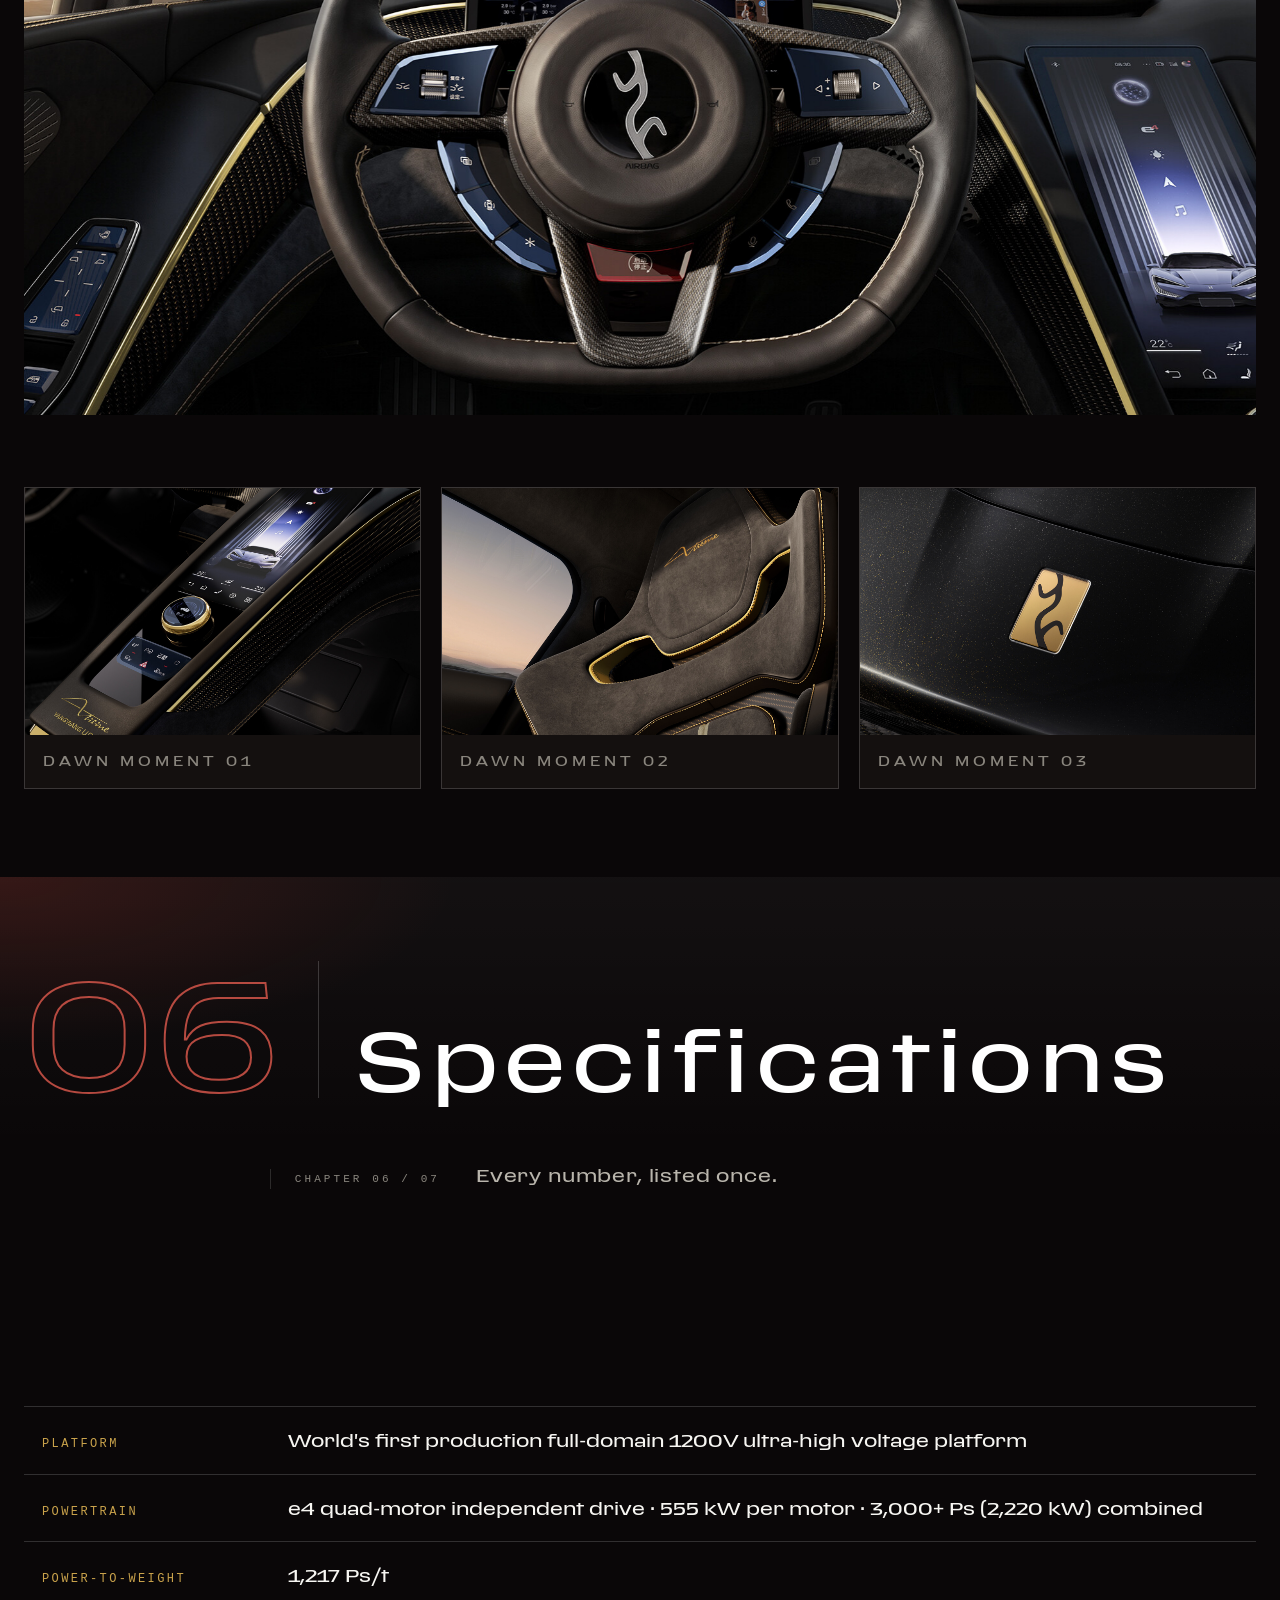
==== commit 22a4d803: "页脚改版：移除HYPERCAR引导文案、新增Bilibili/YouTube联系卡片、章节标题Tourbillon风格、横向固定、删除右侧菜单" ====
--- a/en.html
+++ b/en.html
@@ -76,11 +76,11 @@
 </section>
 
 <!-- ============ 01 ORIGIN ============ -->
-<div class="chapter-break" id="cb-origin" style="--cb-bg:url('assets/img/cn/design-6.jpg')">
-  <div class="wrap">
-    <span class="cb__no mono">01</span>
-    <h2 class="cb__name">Origin</h2>
-    <span class="cb__meta mono">CHAPTER 01 / 07</span>
+<div class="chapter-break" id="cb-origin">
+  <div class="wrap">
+    <span class="cb__no mono reveal">01</span>
+    <h2 class="cb__name reveal reveal-d1">Origin</h2>
+    <span class="cb__meta mono reveal reveal-d2">CHAPTER 01 / 07</span>
     <p class="cb__lead">Conventional thinking never created a supercar that breaks limits. Cars that redefine eras come from souls that refuse to accept them.</p>
   </div>
 </div>
@@ -126,9 +126,9 @@
 <!-- ============ 02 SPEED ============ -->
 <div class="chapter-break" id="cb-speed">
   <div class="wrap">
-    <span class="cb__no mono">02</span>
-    <h2 class="cb__name">Speed</h2>
-    <span class="cb__meta mono">CHAPTER 02 / 07</span>
+    <span class="cb__no mono reveal">02</span>
+    <h2 class="cb__name reveal reveal-d1">Speed</h2>
+    <span class="cb__meta mono reveal reveal-d2">CHAPTER 02 / 07</span>
     <p class="cb__lead">A straight under 2.5 miles, three laps of probing, one rewrite of the world's top-speed ladder.</p>
   </div>
 </div>
@@ -198,9 +198,9 @@
 <!-- ============ 03 LAP ============ -->
 <div class="chapter-break" id="cb-lap">
   <div class="wrap">
-    <span class="cb__no mono">03</span>
-    <h2 class="cb__name">Lap</h2>
-    <span class="cb__meta mono">CHAPTER 03 / 07</span>
+    <span class="cb__no mono reveal">03</span>
+    <h2 class="cb__name reveal reveal-d1">Lap</h2>
+    <span class="cb__meta mono reveal reveal-d2">CHAPTER 03 / 07</span>
     <p class="cb__lead">20.8 km, 73 corners. For the first time, a production EV breaks seven minutes at the Nürburgring Nordschleife.</p>
   </div>
 </div>
@@ -295,11 +295,11 @@
 </section>
 
 <!-- ============ 04 TECHNOLOGY ============ -->
-<div class="chapter-break" id="cb-tech" style="--cb-bg:url('assets/img/cn/design-7.jpg')">
-  <div class="wrap">
-    <span class="cb__no mono">04</span>
-    <h2 class="cb__name">Technology</h2>
-    <span class="cb__meta mono">CHAPTER 04 / 07</span>
+<div class="chapter-break" id="cb-tech">
+  <div class="wrap">
+    <span class="cb__no mono reveal">04</span>
+    <h2 class="cb__name reveal reveal-d1">Technology</h2>
+    <span class="cb__meta mono reveal reveal-d2">CHAPTER 04 / 07</span>
     <p class="cb__lead">[ e4 + DiSus-X ] — the keys handed to today's automotive engineers for the next legend.</p>
   </div>
 </div>
@@ -407,11 +407,11 @@
 </section>
 
 <!-- ============ 05 DESIGN ============ -->
-<div class="chapter-break" id="cb-design" style="--cb-bg:url('assets/img/cn/design-8.jpg')">
-  <div class="wrap">
-    <span class="cb__no mono">05</span>
-    <h2 class="cb__name">Design</h2>
-    <span class="cb__meta mono">CHAPTER 05 / 07</span>
+<div class="chapter-break" id="cb-design">
+  <div class="wrap">
+    <span class="cb__no mono reveal">05</span>
+    <h2 class="cb__name reveal reveal-d1">Design</h2>
+    <span class="cb__meta mono reveal reveal-d2">CHAPTER 05 / 07</span>
     <p class="cb__lead">Traditional handcraft and hardcore electric supercar technology, fused in "Dawn Moment".</p>
   </div>
 </div>
@@ -445,11 +445,11 @@
 </section>
 
 <!-- ============ 06 SPECIFICATIONS ============ -->
-<div class="chapter-break" id="cb-specs" style="--cb-bg:url('assets/img/cn/design-9.jpg')">
-  <div class="wrap">
-    <span class="cb__no mono">06</span>
-    <h2 class="cb__name">Specifications</h2>
-    <span class="cb__meta mono">CHAPTER 06 / 07</span>
+<div class="chapter-break" id="cb-specs">
+  <div class="wrap">
+    <span class="cb__no mono reveal">06</span>
+    <h2 class="cb__name reveal reveal-d1">Specifications</h2>
+    <span class="cb__meta mono reveal reveal-d2">CHAPTER 06 / 07</span>
     <p class="cb__lead">Every number, listed once.</p>
   </div>
 </div>
@@ -502,9 +502,13 @@
         <p class="footer__portal-kicker mono">MORE LEGENDS</p>
         <p class="footer__portal-title">HYPERCAR<span class="footer__portal-dot">.</span>SITE</p>
         <p class="footer__portal-sub">A collection of legendary hypercars</p>
-        <p class="footer__portal-desc">More legendary hypercars — complete stories, all on HYPERCAR.SITE</p>
         <a class="footer__portal-btn mono" href="https://www.hypercar.site" target="_blank" rel="noopener">Visit HYPERCAR.SITE →</a>
       </div>
+    </div>
+    <div class="footer__contact mono">
+      <span class="footer__contact-label">CONTACT</span>
+      <a href="https://space.bilibili.com/675250962" target="_blank" rel="noopener">Bilibili</a>
+      <a href="https://www.youtube.com/@HybridV16" target="_blank" rel="noopener">YouTube</a>
     </div>
     <div class="footer__top">
       <p class="footer__brand mono">YANGWANG · U9 XTREME</p>
--- a/css/style.css
+++ b/css/style.css
@@ -178,28 +178,31 @@
 
 /* ---------- 章节过渡条 ---------- */
 .chapter-break{
-  padding:42px 0 24px;margin-bottom:24px;position:relative;overflow:hidden;
-  background:linear-gradient(180deg,#3a1911 0%,#160b07 100%);
-  border:1px solid rgba(209,59,47,.42);
-  border-left:3px solid var(--red);
-  box-shadow:0 12px 34px rgba(0,0,0,.4);
-}
-.chapter-break::before{
-  content:"";position:absolute;inset:0;z-index:0;
-  background:var(--cb-bg,none) center/cover no-repeat;
-  opacity:.1;filter:saturate(.7);
-}
-
-.chapter-break .wrap{position:relative;z-index:2;display:flex;align-items:baseline;gap:26px;flex-wrap:wrap}
+  padding:84px 0 34px;margin-bottom:46px;position:relative;overflow:hidden;
+  background:
+    radial-gradient(760px 280px at 0% 0%, rgba(209,59,47,.18), transparent 60%),
+    linear-gradient(180deg, rgba(255,255,255,.04), transparent 78%);
+  border-left:4px solid var(--red);
+  border-bottom:1px solid rgba(255,255,255,.12);
+}
+.chapter-break::before{content:none}
+
+.chapter-break .wrap{position:relative;z-index:2;display:flex;align-items:baseline;gap:clamp(20px,3vw,36px);flex-wrap:wrap}
+.chapter-break.is-in::after{width:100%}
 .cb__no{
-  font-family:var(--display);font-size:clamp(64px,9vw,120px);line-height:1;color:transparent;
-  -webkit-text-stroke:2px rgba(255,255,255,.72);letter-spacing:.02em;user-select:none;
+  font-family:var(--display);font-weight:400;
+  font-size:clamp(96px,12vw,152px);line-height:.9;
+  color:transparent;-webkit-text-stroke:2px rgba(224,90,77,.8);
+  letter-spacing:.01em;user-select:none;
+  padding-right:clamp(22px,3vw,38px);border-right:1px solid rgba(255,255,255,.18);
 }
 .cb__name{
-  font-family:var(--display);font-weight:400;font-size:clamp(52px,6.6vw,92px);letter-spacing:.14em;color:#fff;
-  line-height:1.05;
-}
-.cb__meta{font-size:13px;letter-spacing:.3em;color:var(--dim);margin-left:auto;text-transform:uppercase}
+  font-family:var(--display);font-weight:400;font-size:clamp(46px,6.4vw,82px);line-height:1;letter-spacing:.08em;color:#fff;
+  position:relative;padding-bottom:18px;
+}
+.cb__name::after{content:"";position:absolute;left:0;bottom:0;width:0;height:2px;background:linear-gradient(90deg,var(--red),rgba(209,59,47,.25),transparent);transition:width 1.2s var(--ease) .35s}
+.cb__name.in::after{width:150px}
+.cb__meta{font-size:11px;letter-spacing:.28em;color:var(--faint);margin-left:auto;text-transform:uppercase;border-left:1px solid rgba(255,255,255,.14);padding-left:24px}
 .cb__lead{flex-basis:100%;font-size:16.5px;color:var(--dim);letter-spacing:.05em;margin-top:6px;max-width:780px}
 
 /* ---------- 章节 ---------- */
@@ -544,7 +547,7 @@
 .footer__portal-kicker{font-size:12px;letter-spacing:.42em;color:var(--gold);margin-bottom:20px}
 .footer__portal-title{font-size:clamp(34px,5.5vw,56px);font-weight:400;letter-spacing:.06em;line-height:1.05;color:var(--txt)}
 .footer__portal-dot{color:var(--gold)}
-.footer__portal-sub{font-size:14px;letter-spacing:.22em;color:var(--dim);margin-top:14px}
+.footer__portal-sub{font-size:14px;letter-spacing:.22em;color:var(--dim);margin-top:14px;margin-bottom:36px}
 .footer__portal-desc{font-size:14px;line-height:1.9;color:var(--faint);max-width:560px;margin:20px auto 34px}
 .footer__portal-btn{font-size:13px;letter-spacing:.26em;color:var(--txt);padding:15px 36px;border:1px solid var(--line);transition:border-color .3s,color .3s,background .3s,box-shadow .3s}
 .footer__portal-btn:hover{border-color:var(--gold);color:#fff;background:var(--gold);box-shadow:0 0 36px rgba(201,162,75,.4)}
@@ -655,6 +658,14 @@
   .conclusion__inner{padding:60px 0}
 }
 @media (max-width:640px){
+  .nav__now{display:none}
+  .nav__brand{position:static;transform:none;left:auto}
+  .nav{padding:16px 16px}
+  .nav__brand img{height:17px}
+  .nav__brand-sub{font-size:14px;letter-spacing:.26em}
+  .nav__lang{gap:6px}
+  .lang-btn{font-size:12px;padding:5px 3px}
+  .nav__menu-btn{padding:6px}
   .hero__desc{font-size:14.5px;line-height:1.9;margin-top:20px}
   .hero__model{font-size:11px;letter-spacing:.4em;margin-top:14px}
   .hero__name img{height:clamp(44px,11vw,64px)}
@@ -666,7 +677,7 @@
   .lap-display{font-size:clamp(34px,10vw,48px)}
   .vsection__stats{gap:18px;margin-top:18px;padding-top:16px}
   .chapter-break .wrap{gap:14px}
-  .cb__name{font-size:clamp(38px,11vw,52px)}
+  .cb__name{font-size:clamp(34px,10vw,46px)}
   .conclusion__links{flex-direction:column;align-items:center;margin-top:36px}
   .btn{width:100%;max-width:300px;justify-content:center}
   .menu-overlay__nav a{font-size:clamp(18px,5.4vw,24px);padding:9px 24px;gap:14px}
@@ -685,3 +696,23 @@
   .hero__desc{font-size:20px}
   .hero__specs b{font-size:clamp(120px,7.5vw,150px)}
 }
+/* 横向固定：防止手机左滑出现右侧黑边 */
+html,body{overflow-x:hidden;max-width:100%}
+
+/* 页脚联系方式（卡片样式） */
+.footer__contact{display:flex;align-items:center;gap:14px;padding:24px 0;border-top:1px solid rgba(255,255,255,.14);border-bottom:1px solid rgba(255,255,255,.14);margin-bottom:26px;flex-wrap:wrap}
+.footer__contact-label{font-size:11px;letter-spacing:.3em;color:rgba(255,255,255,.45);margin-right:6px}
+.footer__contact a{
+  display:inline-flex;align-items:center;gap:11px;
+  border:1px solid rgba(255,255,255,.22);
+  background:rgba(255,255,255,.05);
+  border-radius:6px;
+  padding:13px 28px;
+  font-size:13px;letter-spacing:.22em;color:rgba(255,255,255,.9);
+  text-decoration:none;
+  transition:border-color .3s,background .3s,transform .3s,box-shadow .3s;
+}
+.footer__contact a::before{content:"";width:8px;height:8px;border-radius:50%;background:currentColor;opacity:.9}
+.footer__contact a:hover{transform:translateY(-2px);box-shadow:0 8px 24px rgba(0,0,0,.35)}
+.footer__contact a[href*="bilibili"]:hover{border-color:#00a1d6;background:rgba(0,161,214,.16);color:#fff;box-shadow:0 8px 26px rgba(0,161,214,.28)}
+.footer__contact a[href*="youtube"]:hover{border-color:#ff0033;background:rgba(255,0,51,.14);color:#fff;box-shadow:0 8px 26px rgba(255,0,51,.24)}
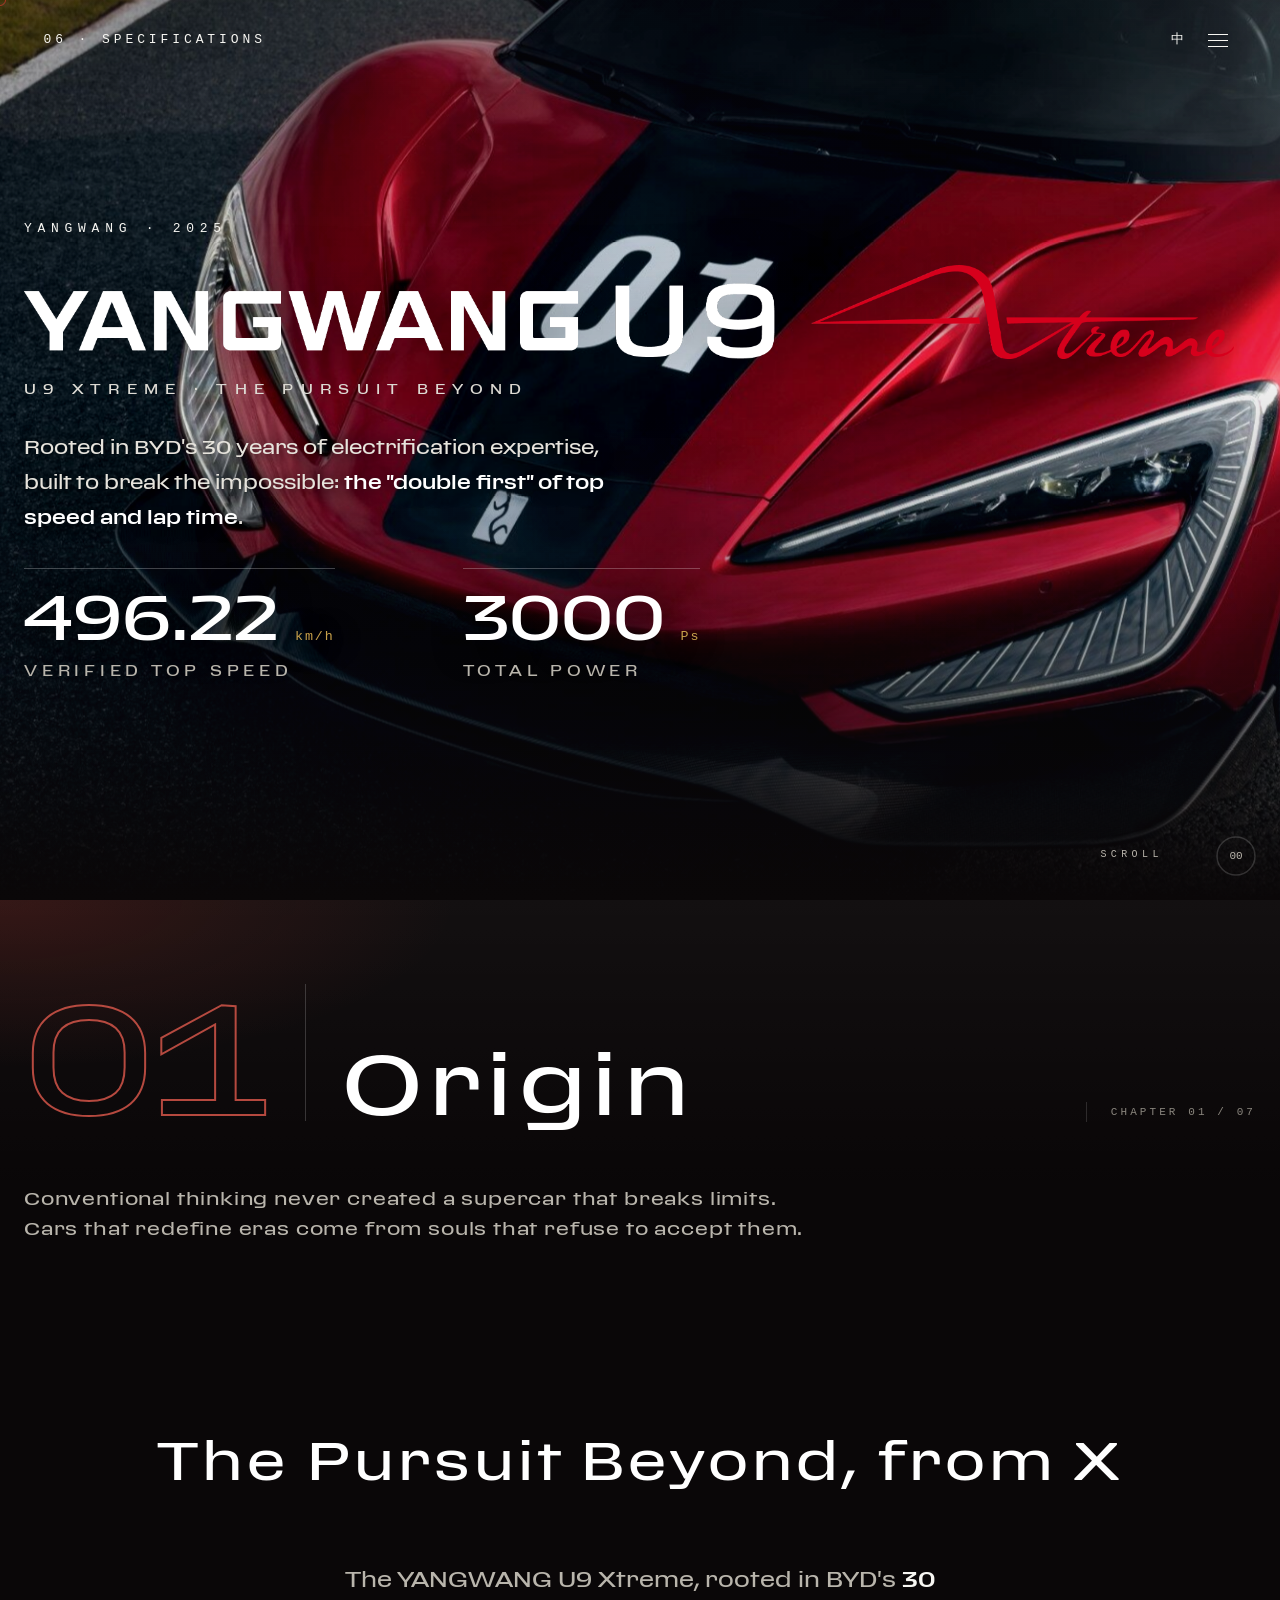
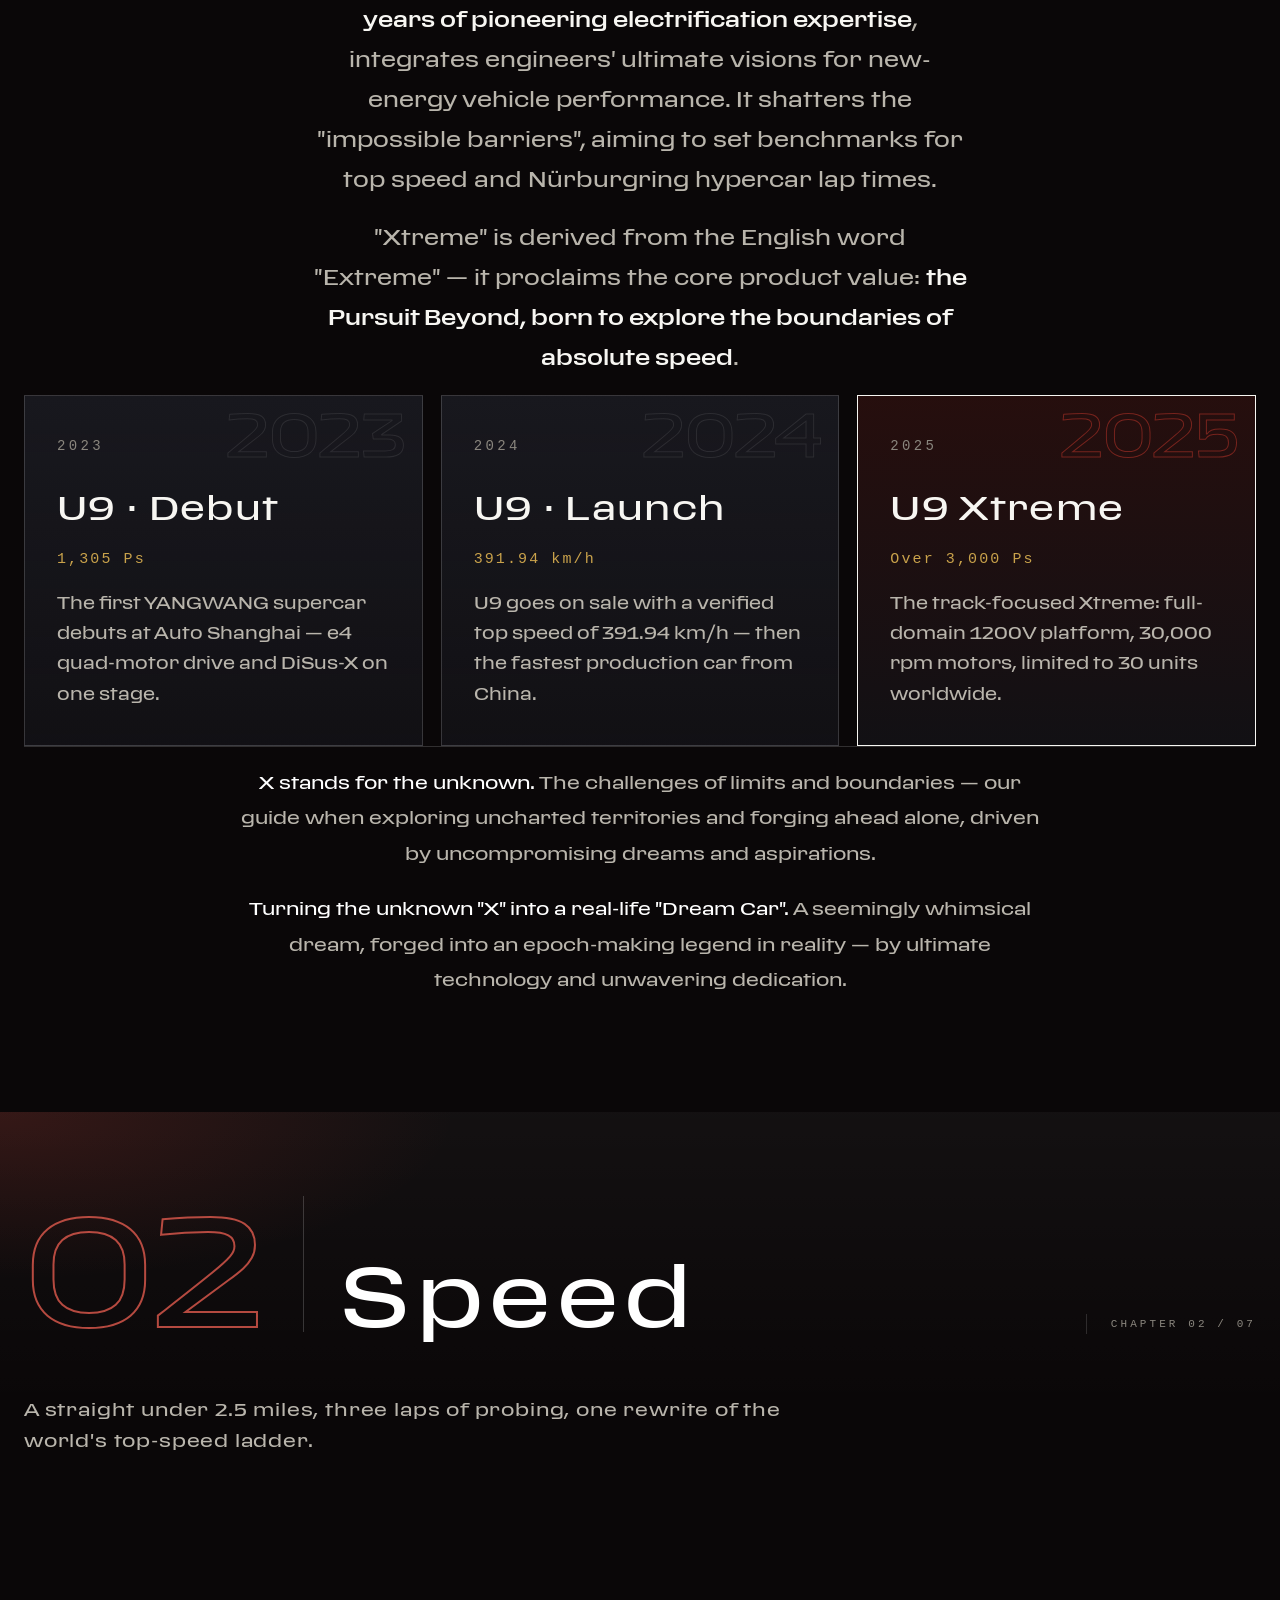
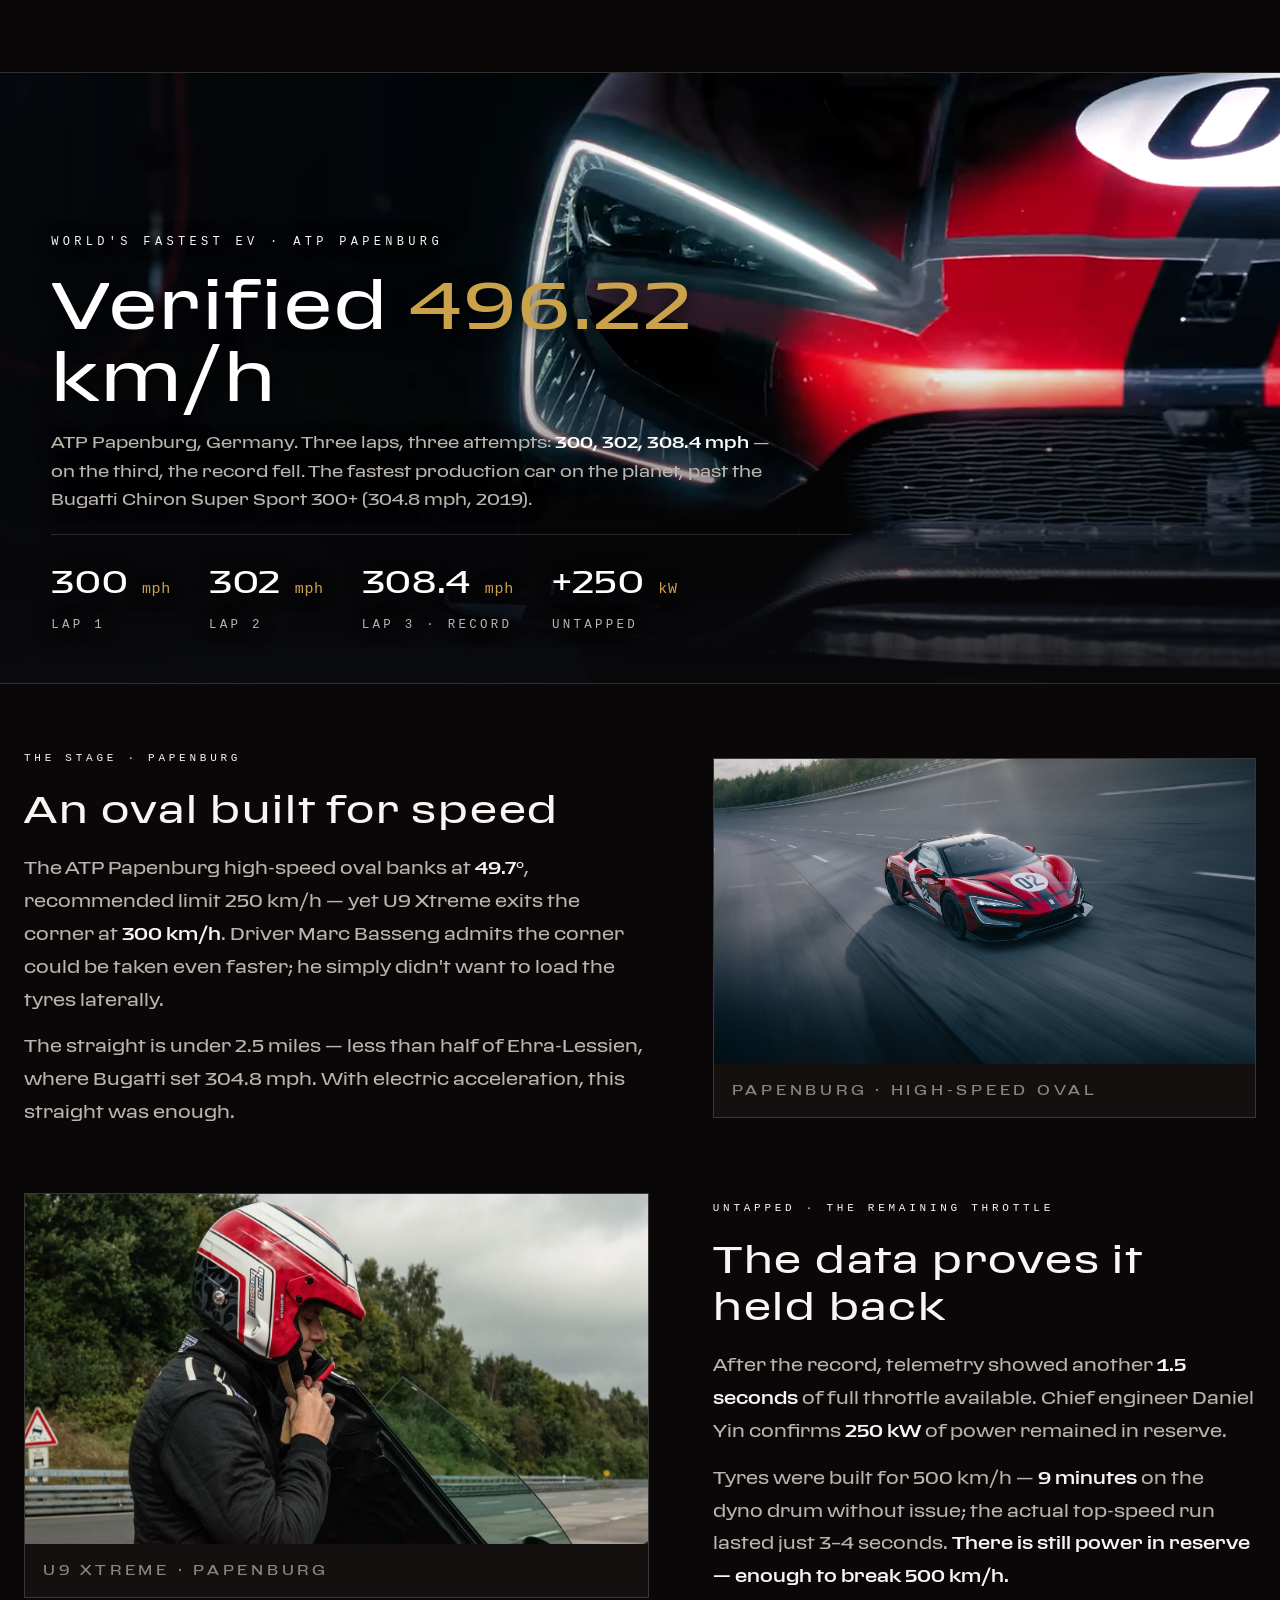
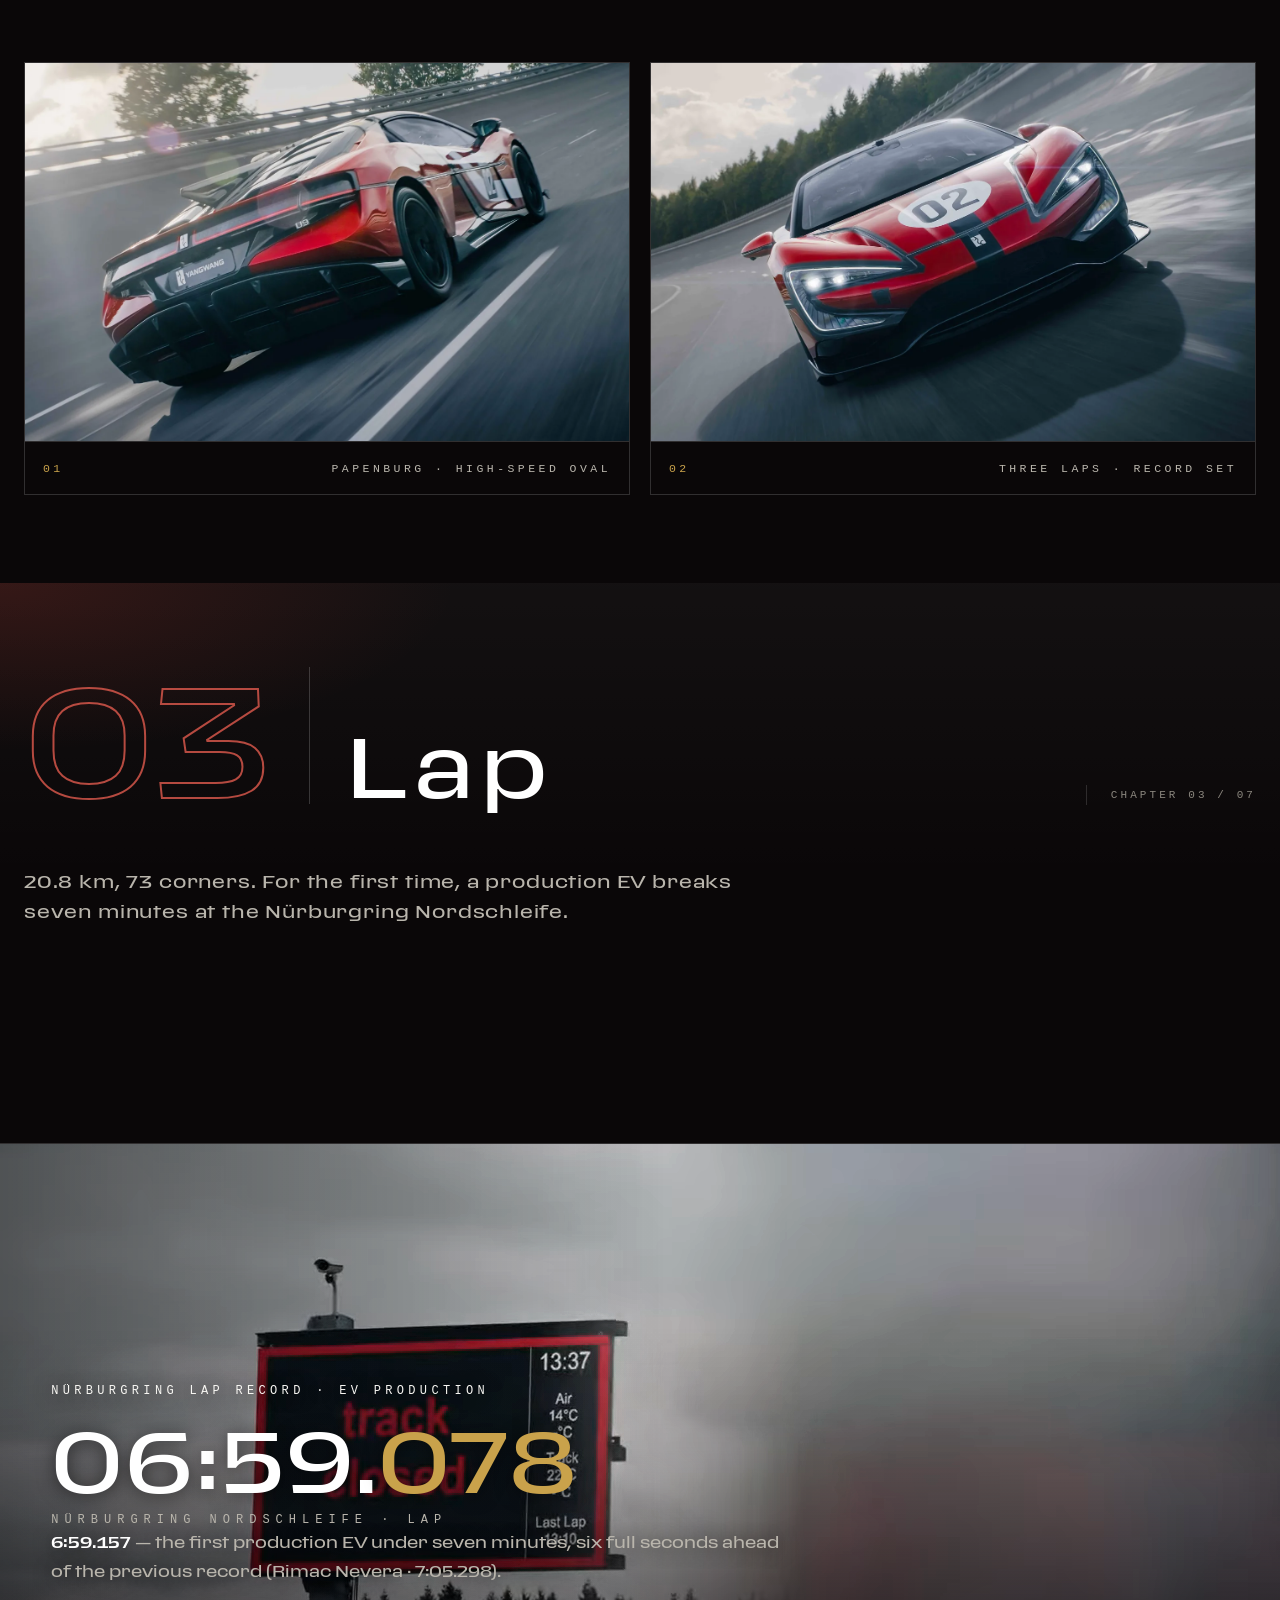
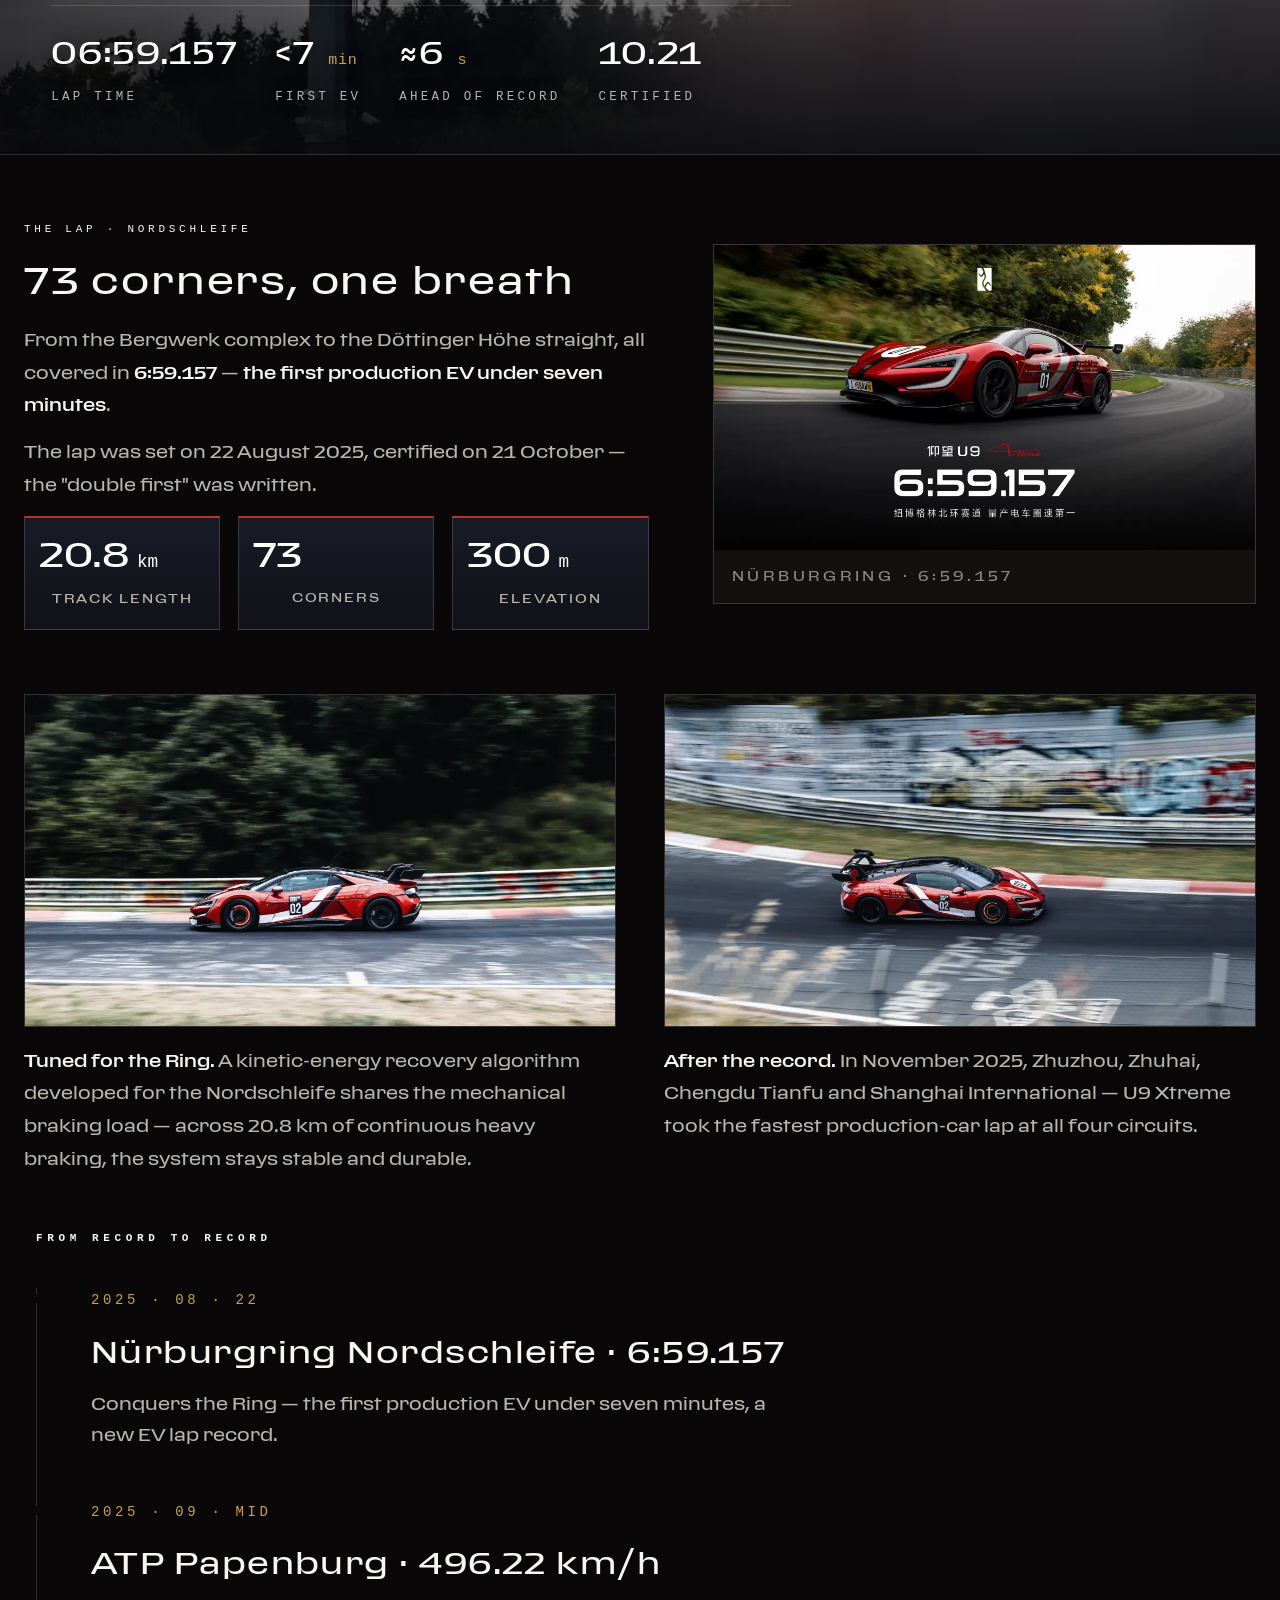
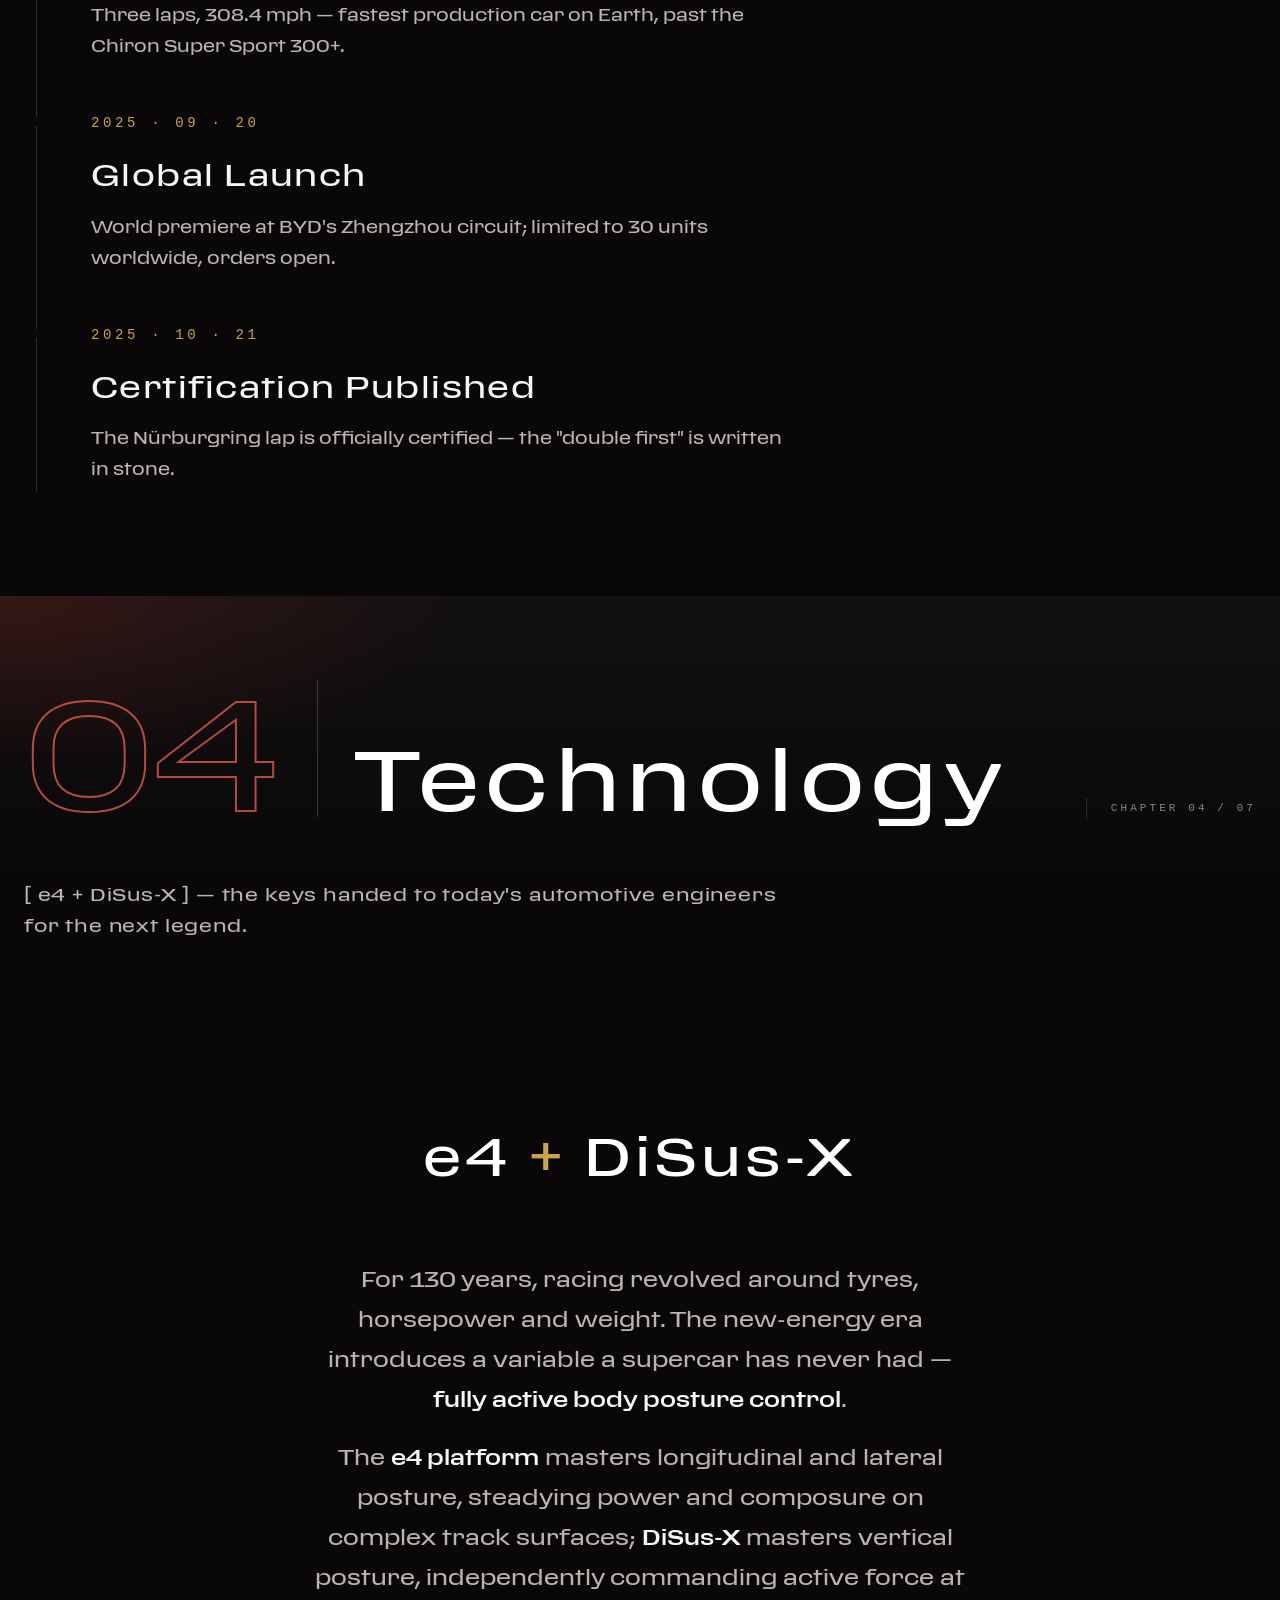
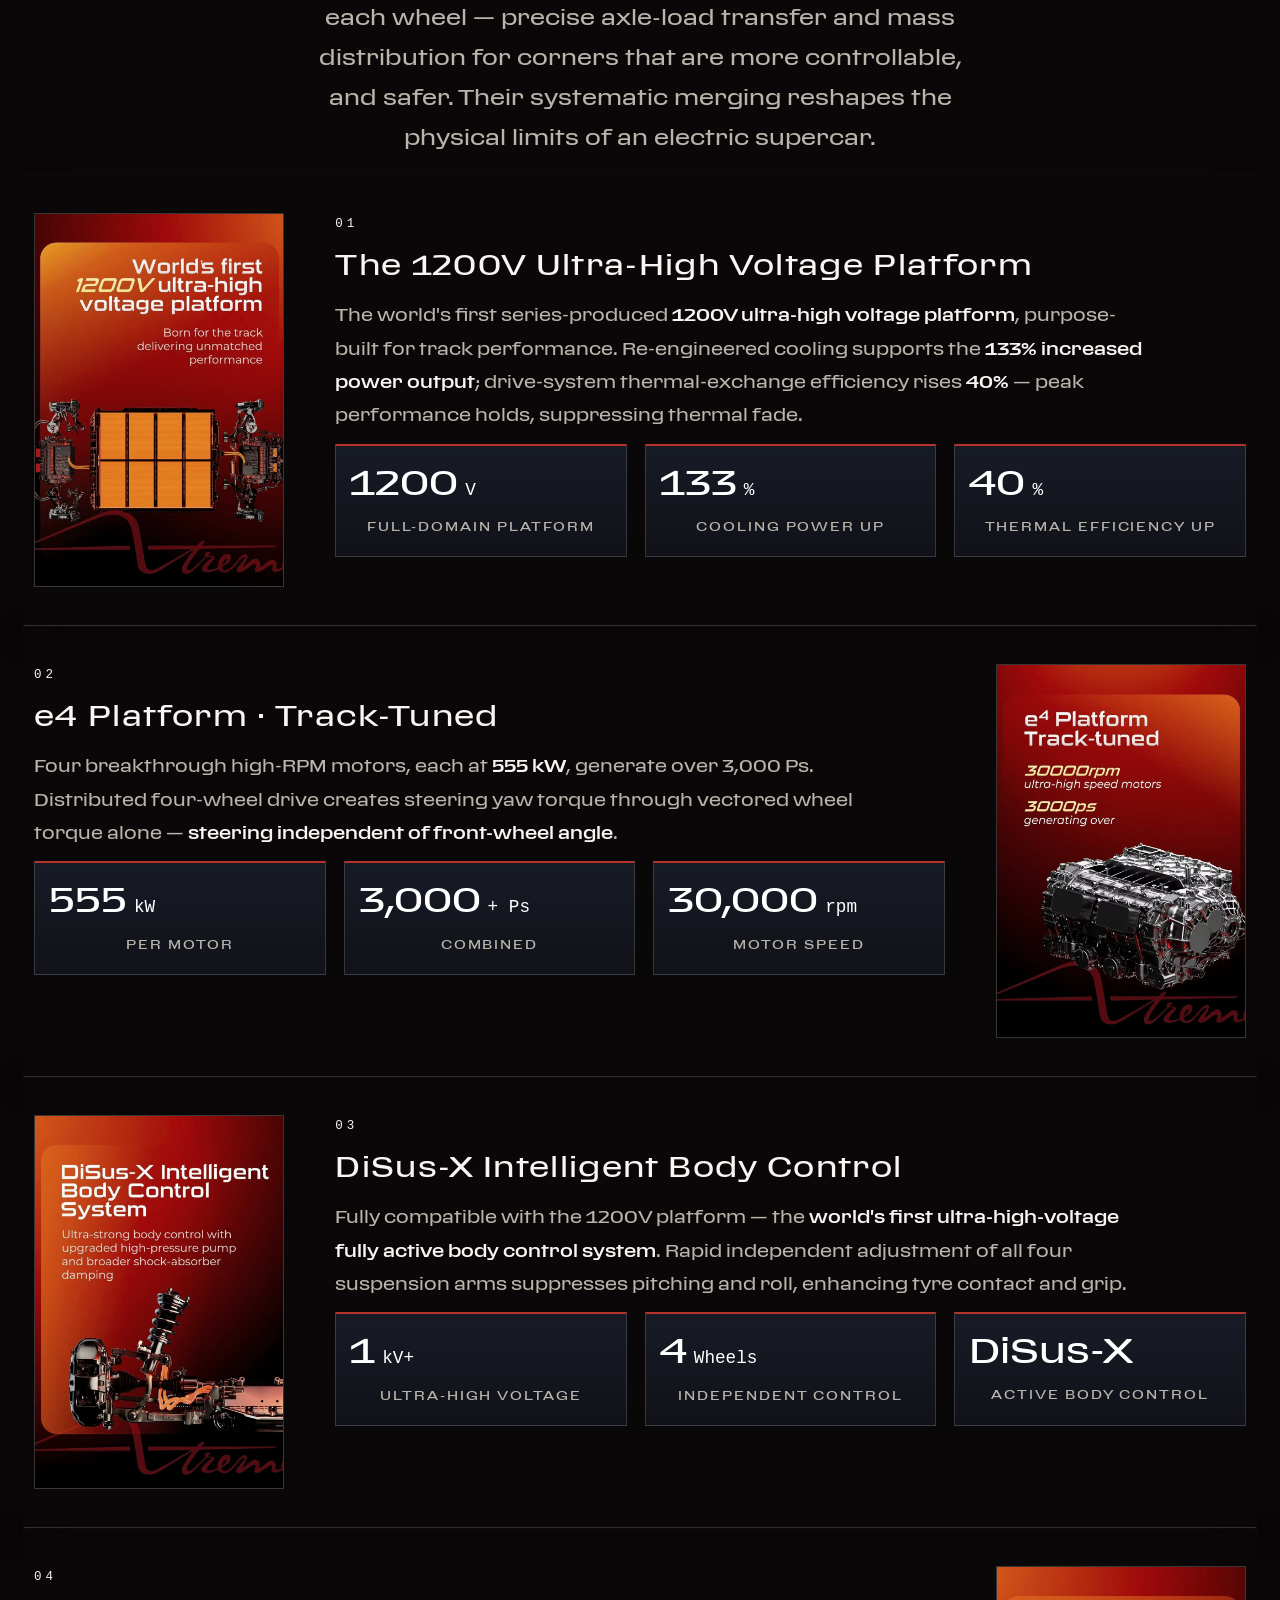
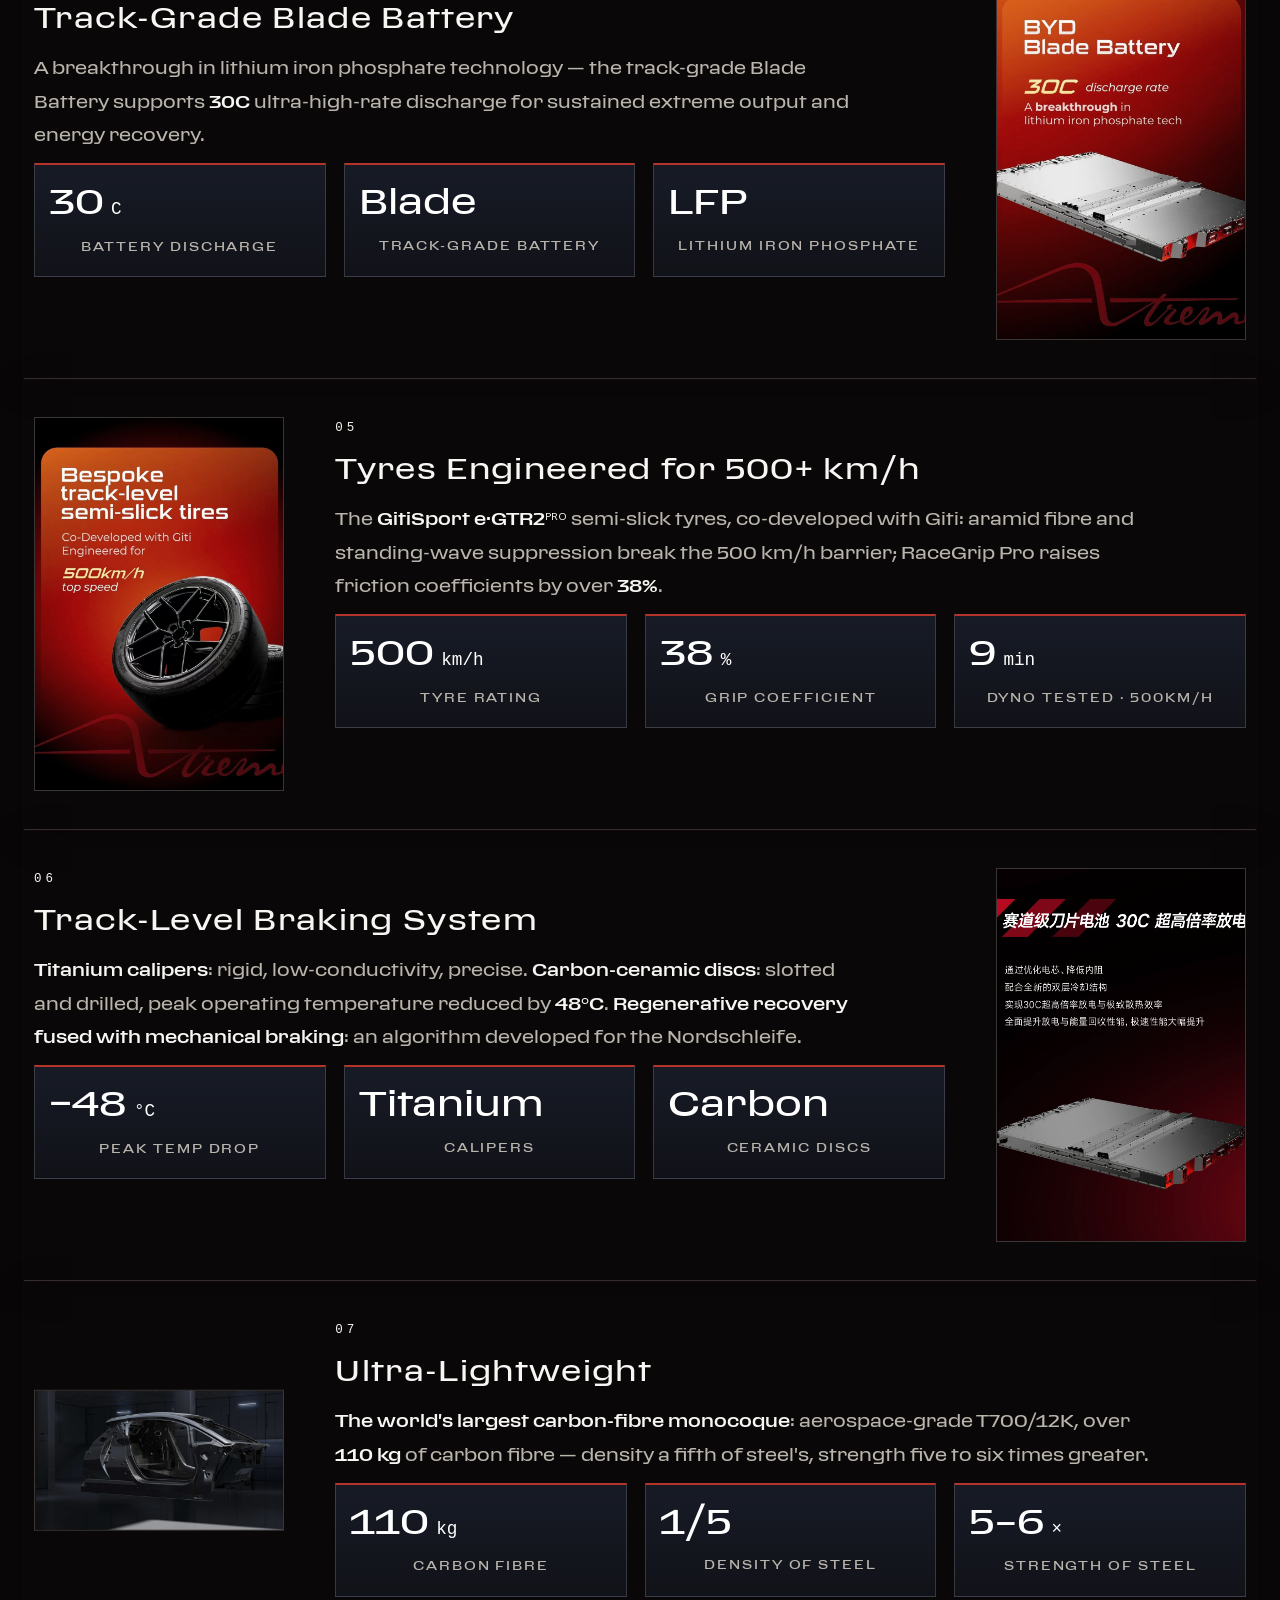
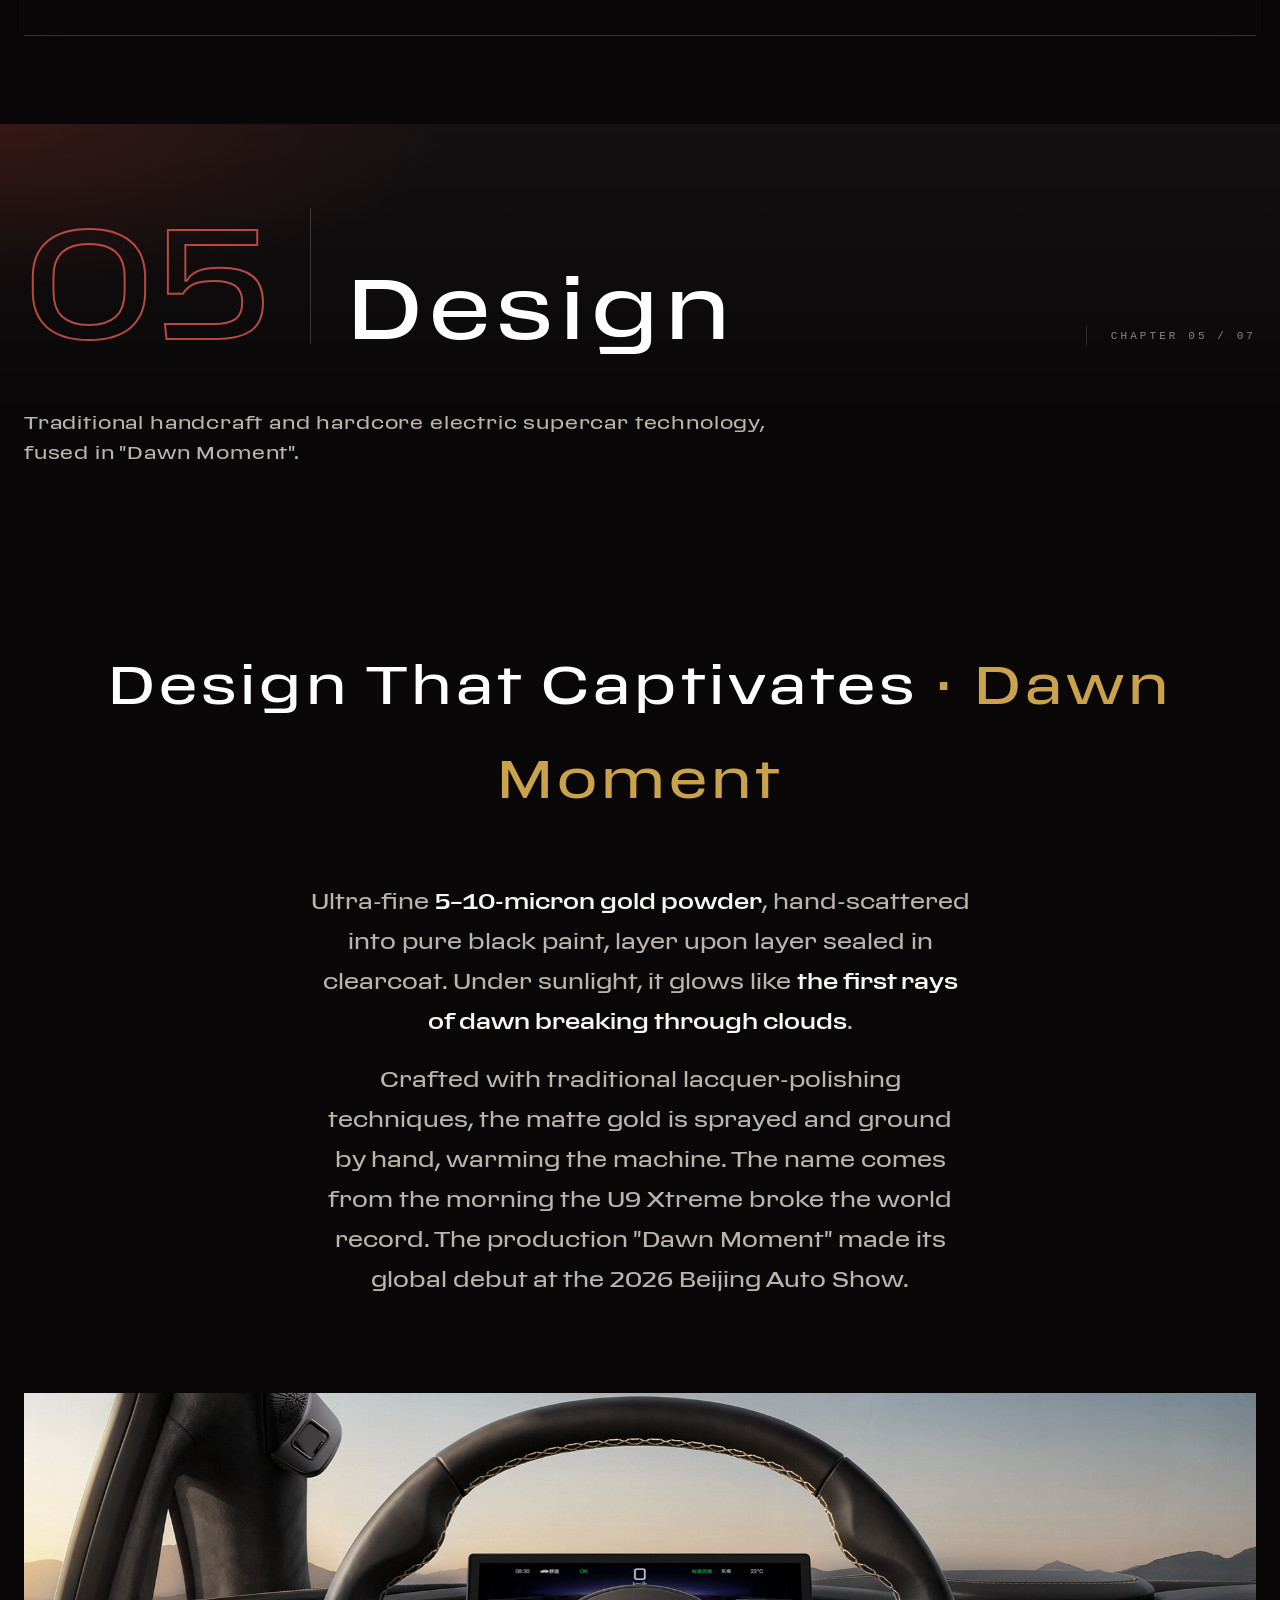
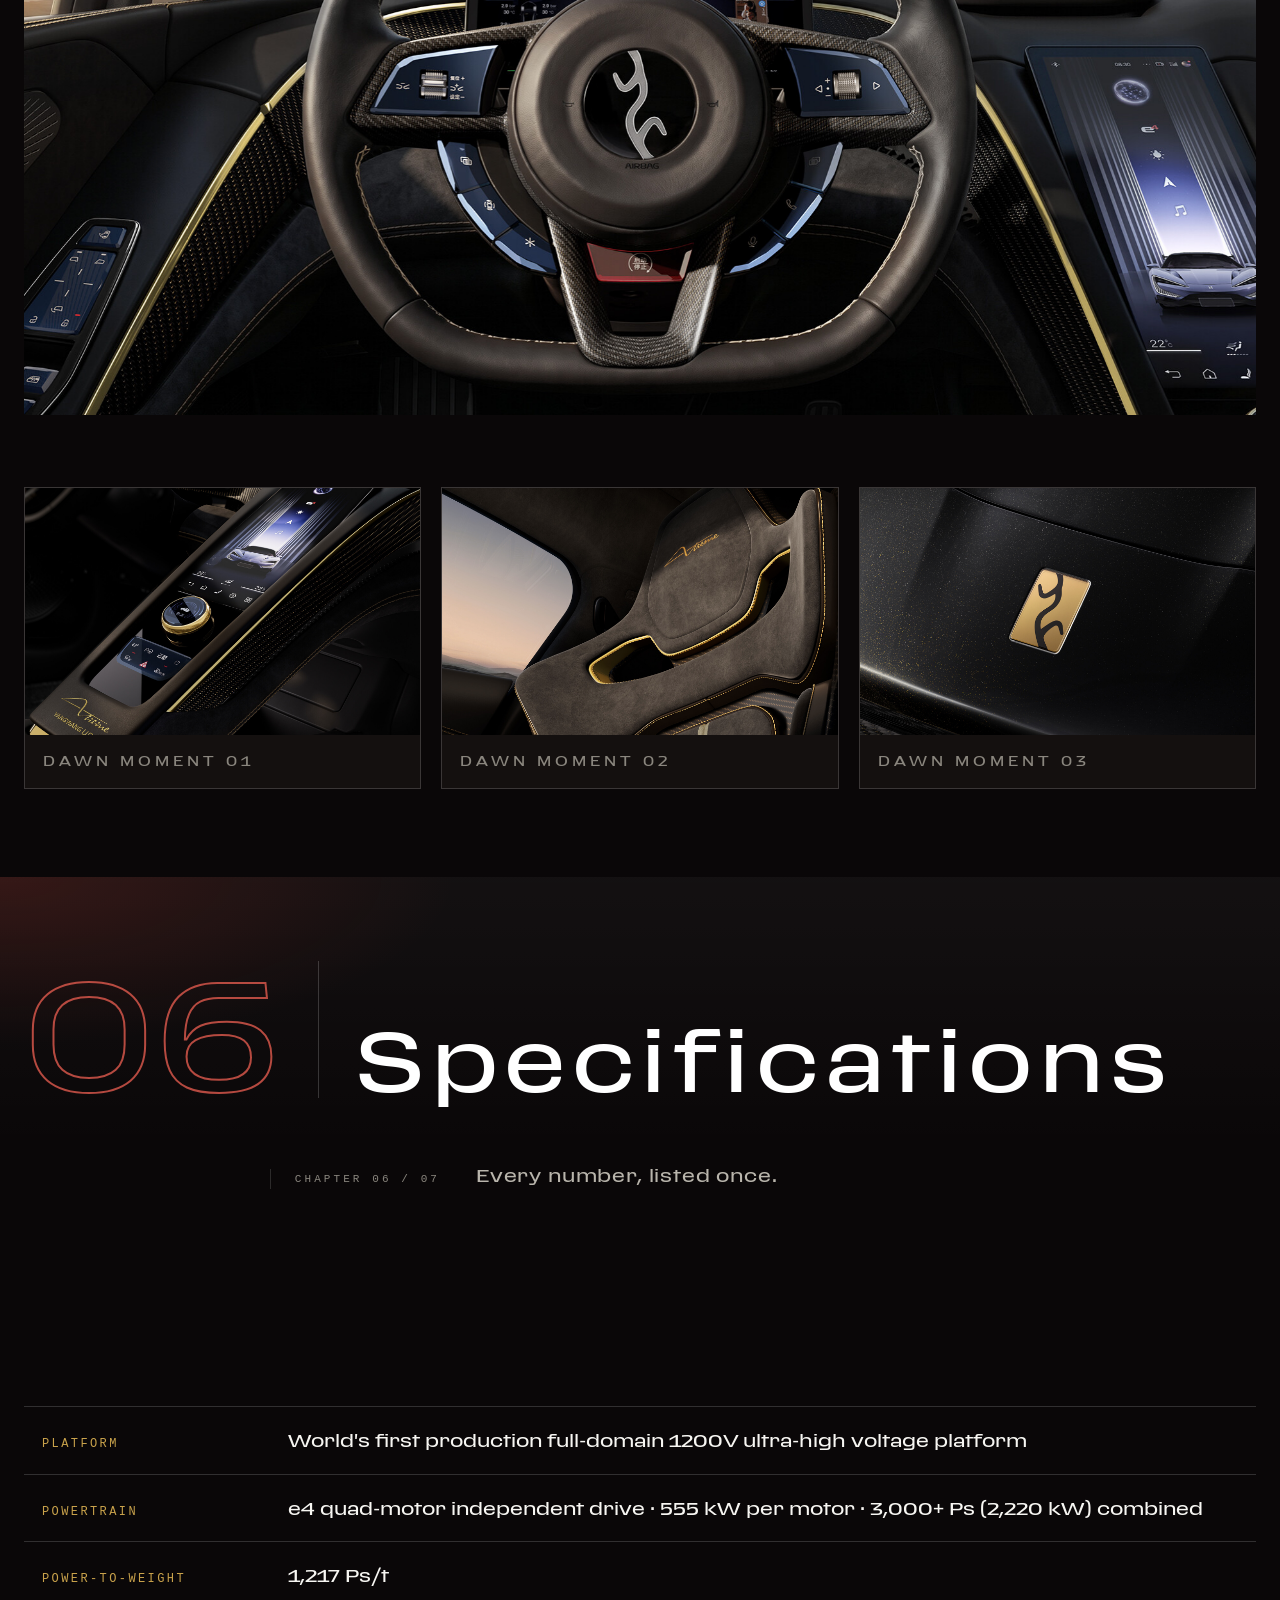
==== commit 777ab911: "footer: replace contact links with card-style social buttons" ====
--- a/en.html
+++ b/en.html
@@ -505,10 +505,20 @@
         <a class="footer__portal-btn mono" href="https://www.hypercar.site" target="_blank" rel="noopener">Visit HYPERCAR.SITE →</a>
       </div>
     </div>
-    <div class="footer__contact mono">
-      <span class="footer__contact-label">CONTACT</span>
-      <a href="https://space.bilibili.com/675250962" target="_blank" rel="noopener">Bilibili</a>
-      <a href="https://www.youtube.com/@HybridV16" target="_blank" rel="noopener">YouTube</a>
+    <div class="footer__contact">
+      <span class="footer__contact-label mono">CONTACT · 联系</span>
+      <div class="footer__contact-btns">
+        <a class="sbtn sbtn--bili" href="https://space.bilibili.com/675250962" target="_blank" rel="noopener">
+          <svg viewBox="0 0 24 24" width="22" height="22" fill="currentColor" aria-hidden="true"><path d="M7.1 2.6 8.9.8l2.1 2.1L13.1.8l1.8 1.8-1.7 1.7h2.5c1.9 0 3.4 1.5 3.4 3.4v8.6c0 1.9-1.5 3.4-3.4 3.4H6.3c-1.9 0-3.4-1.5-3.4-3.4V7.7c0-1.9 1.5-3.4 3.4-3.4h2.5L7.1 2.6zM7.6 4.3H6.3c-1.3 0-2.4 1.1-2.4 2.4v8.6c0 1.3 1.1 2.4 2.4 2.4h11.4c1.3 0 2.4-1.1 2.4-2.4V6.7c0-1.3-1.1-2.4-2.4-2.4h-1.3l1.2-1.2-.9-.9-2.2 2.2-2.2-2.2-.9.9 1.2 1.2H7.6z"/><circle cx="9.4" cy="12.6" r="1.5"/><circle cx="14.6" cy="12.6" r="1.5"/></svg>
+          <span class="sbtn__txt"><b>BILIBILI</b><small>@HybridV16 · Bilibili Space</small></span>
+          <i class="sbtn__arrow">→</i>
+        </a>
+        <a class="sbtn sbtn--yt" href="https://www.youtube.com/@HybridV16" target="_blank" rel="noopener">
+          <svg viewBox="0 0 24 24" width="22" height="22" fill="currentColor" aria-hidden="true"><path d="M23.5 7.2s-.2-1.7-.9-2.4c-.9-.9-1.9-.9-2.4-1C16.9 3.5 12 3.5 12 3.5s-4.9 0-8.2.3c-.5.1-1.5.1-2.4 1-.7.7-.9 2.4-.9 2.4S.3 9.2.3 11.2v1.6c0 2 .2 4 .2 4s.2 1.7.9 2.4c.9.9 2.1.9 2.6 1 1.9.2 7.9.3 7.9.3s4.9 0 8.2-.3c.5-.1 1.5-.1 2.4-1 .7-.7.9-2.4.9-2.4s.2-2 .2-4v-1.6c0-2-.2-4-.2-4zM9.7 15.4V8.2l6.4 3.6-6.4 3.6z"/></svg>
+          <span class="sbtn__txt"><b>YOUTUBE</b><small>@HybridV16 · YouTube Channel</small></span>
+          <i class="sbtn__arrow">→</i>
+        </a>
+      </div>
     </div>
     <div class="footer__top">
       <p class="footer__brand mono">YANGWANG · U9 XTREME</p>
--- a/css/style.css
+++ b/css/style.css
@@ -716,3 +716,33 @@
 .footer__contact a:hover{transform:translateY(-2px);box-shadow:0 8px 24px rgba(0,0,0,.35)}
 .footer__contact a[href*="bilibili"]:hover{border-color:#00a1d6;background:rgba(0,161,214,.16);color:#fff;box-shadow:0 8px 26px rgba(0,161,214,.28)}
 .footer__contact a[href*="youtube"]:hover{border-color:#ff0033;background:rgba(255,0,51,.14);color:#fff;box-shadow:0 8px 26px rgba(255,0,51,.24)}
+
+/* ===== 联系方式卡片按钮(v3,门户同款) ===== */
+.footer__contact-btns{display:flex;gap:16px;flex-wrap:wrap;margin-left:6px}
+.footer__contact-btns .sbtn{
+  display:inline-flex;align-items:center;gap:13px;
+  padding:13px 20px;min-width:236px;justify-content:flex-start;
+  border:1px solid rgba(255,255,255,.22);border-radius:12px;
+  background:rgba(255,255,255,.05);
+  color:rgba(255,255,255,.92);
+  text-decoration:none;
+  transition:transform .35s ease,border-color .35s,background .35s,box-shadow .45s;
+}
+.footer__contact-btns .sbtn::before{content:none}
+.footer__contact-btns .sbtn svg{flex:none;width:22px;height:22px;opacity:.9;transition:color .3s}
+.footer__contact-btns .sbtn__txt{display:flex;flex-direction:column;align-items:flex-start;gap:2px;flex:1;min-width:0}
+.footer__contact-btns .sbtn__txt b{font-size:13px;letter-spacing:.24em;font-weight:700;line-height:1.2}
+.footer__contact-btns .sbtn__txt small{font-size:10px;letter-spacing:.08em;color:rgba(255,255,255,.5);white-space:nowrap;overflow:hidden;text-overflow:ellipsis;max-width:100%}
+.footer__contact-btns .sbtn__arrow{font-style:normal;font-size:15px;opacity:0;transform:translateX(-7px);transition:opacity .3s,transform .3s}
+.footer__contact-btns .sbtn:hover{transform:translateY(-3px)}
+.footer__contact-btns .sbtn:hover .sbtn__arrow{opacity:1;transform:none}
+.footer__contact-btns .sbtn--bili:hover{border-color:#00a1d6;background:rgba(0,161,214,.14);color:#fff;box-shadow:0 14px 34px -14px rgba(0,161,214,.5)}
+.footer__contact-btns .sbtn--bili:hover svg{color:#00a1d6}
+.footer__contact-btns .sbtn--bili:hover .sbtn__txt small{color:#7fd4ef}
+.footer__contact-btns .sbtn--yt:hover{border-color:#ff0033;background:rgba(255,0,51,.13);color:#fff;box-shadow:0 14px 34px -14px rgba(255,0,51,.5)}
+.footer__contact-btns .sbtn--yt:hover svg{color:#ff4d66}
+.footer__contact-btns .sbtn--yt:hover .sbtn__txt small{color:#ff9aa8}
+@media(max-width:560px){
+  .footer__contact-btns{flex-direction:column;width:100%;margin-left:0}
+  .footer__contact-btns .sbtn{width:100%;min-width:0}
+}
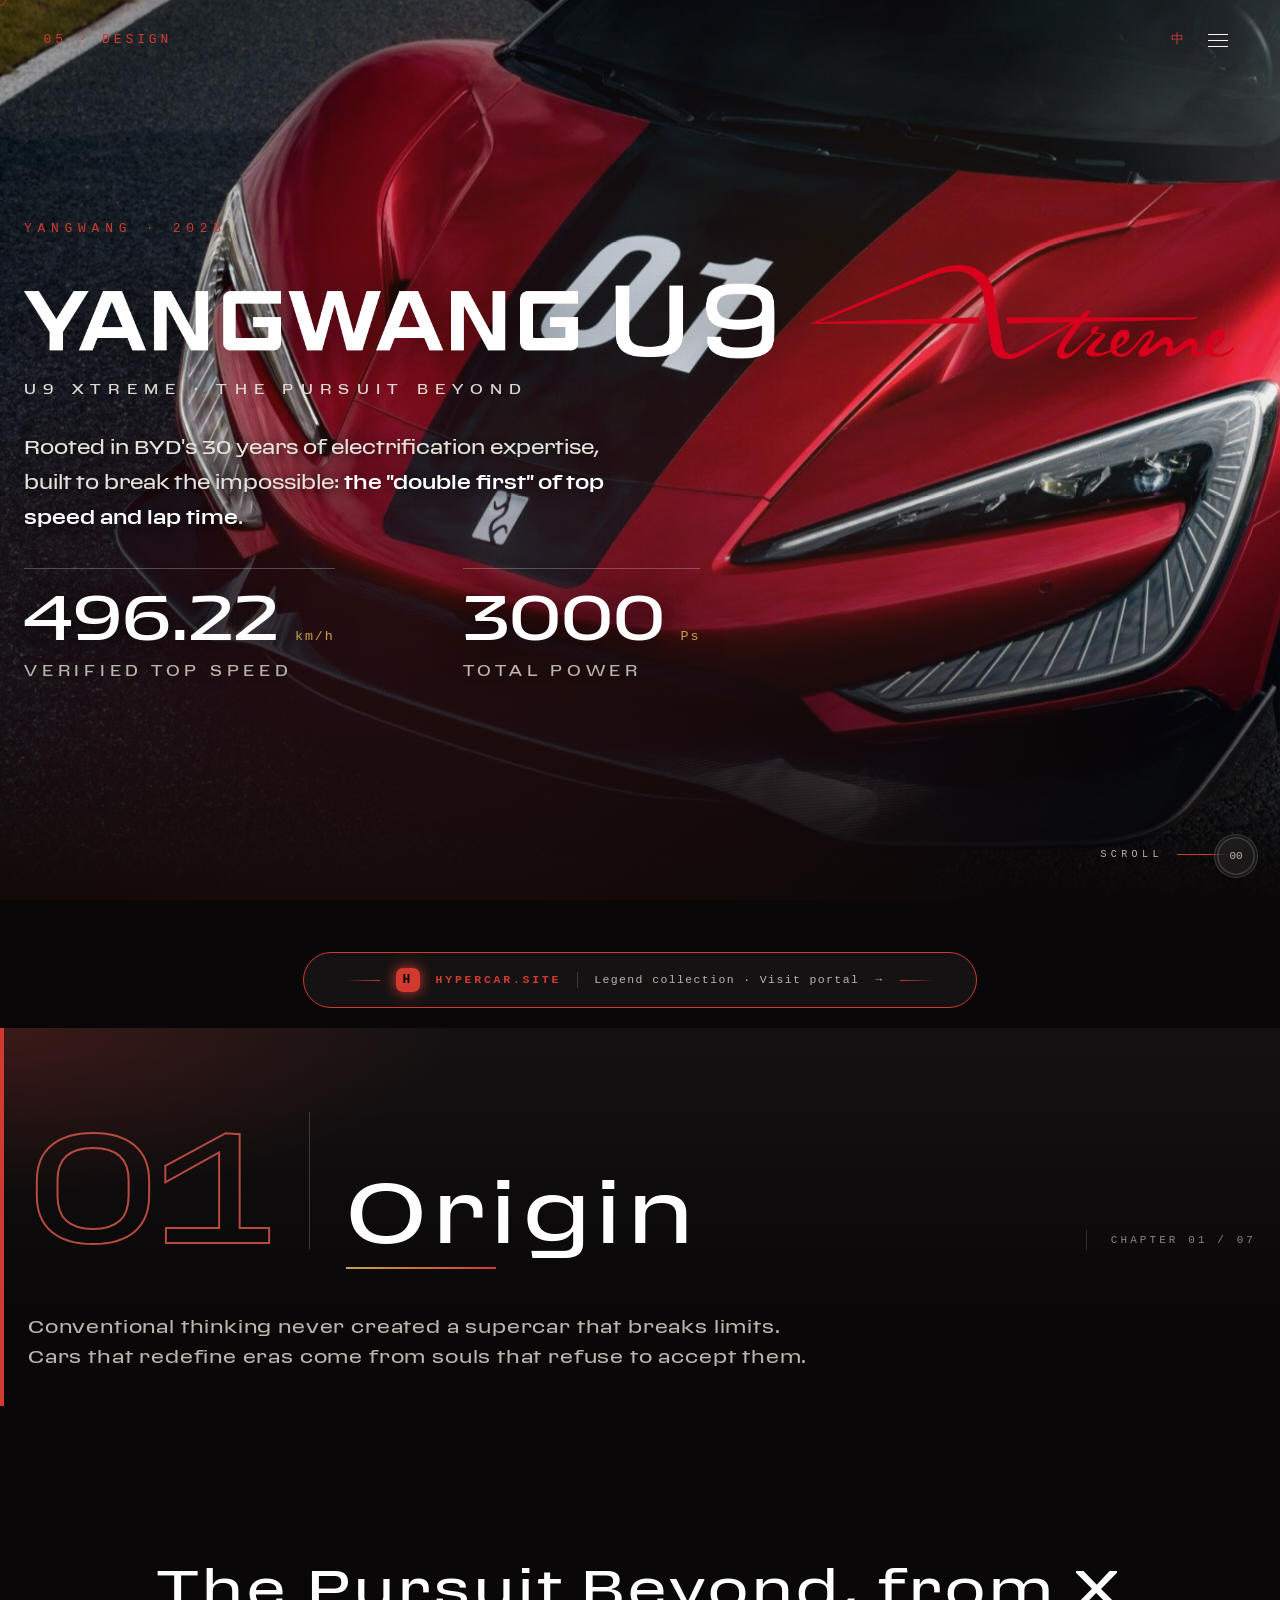
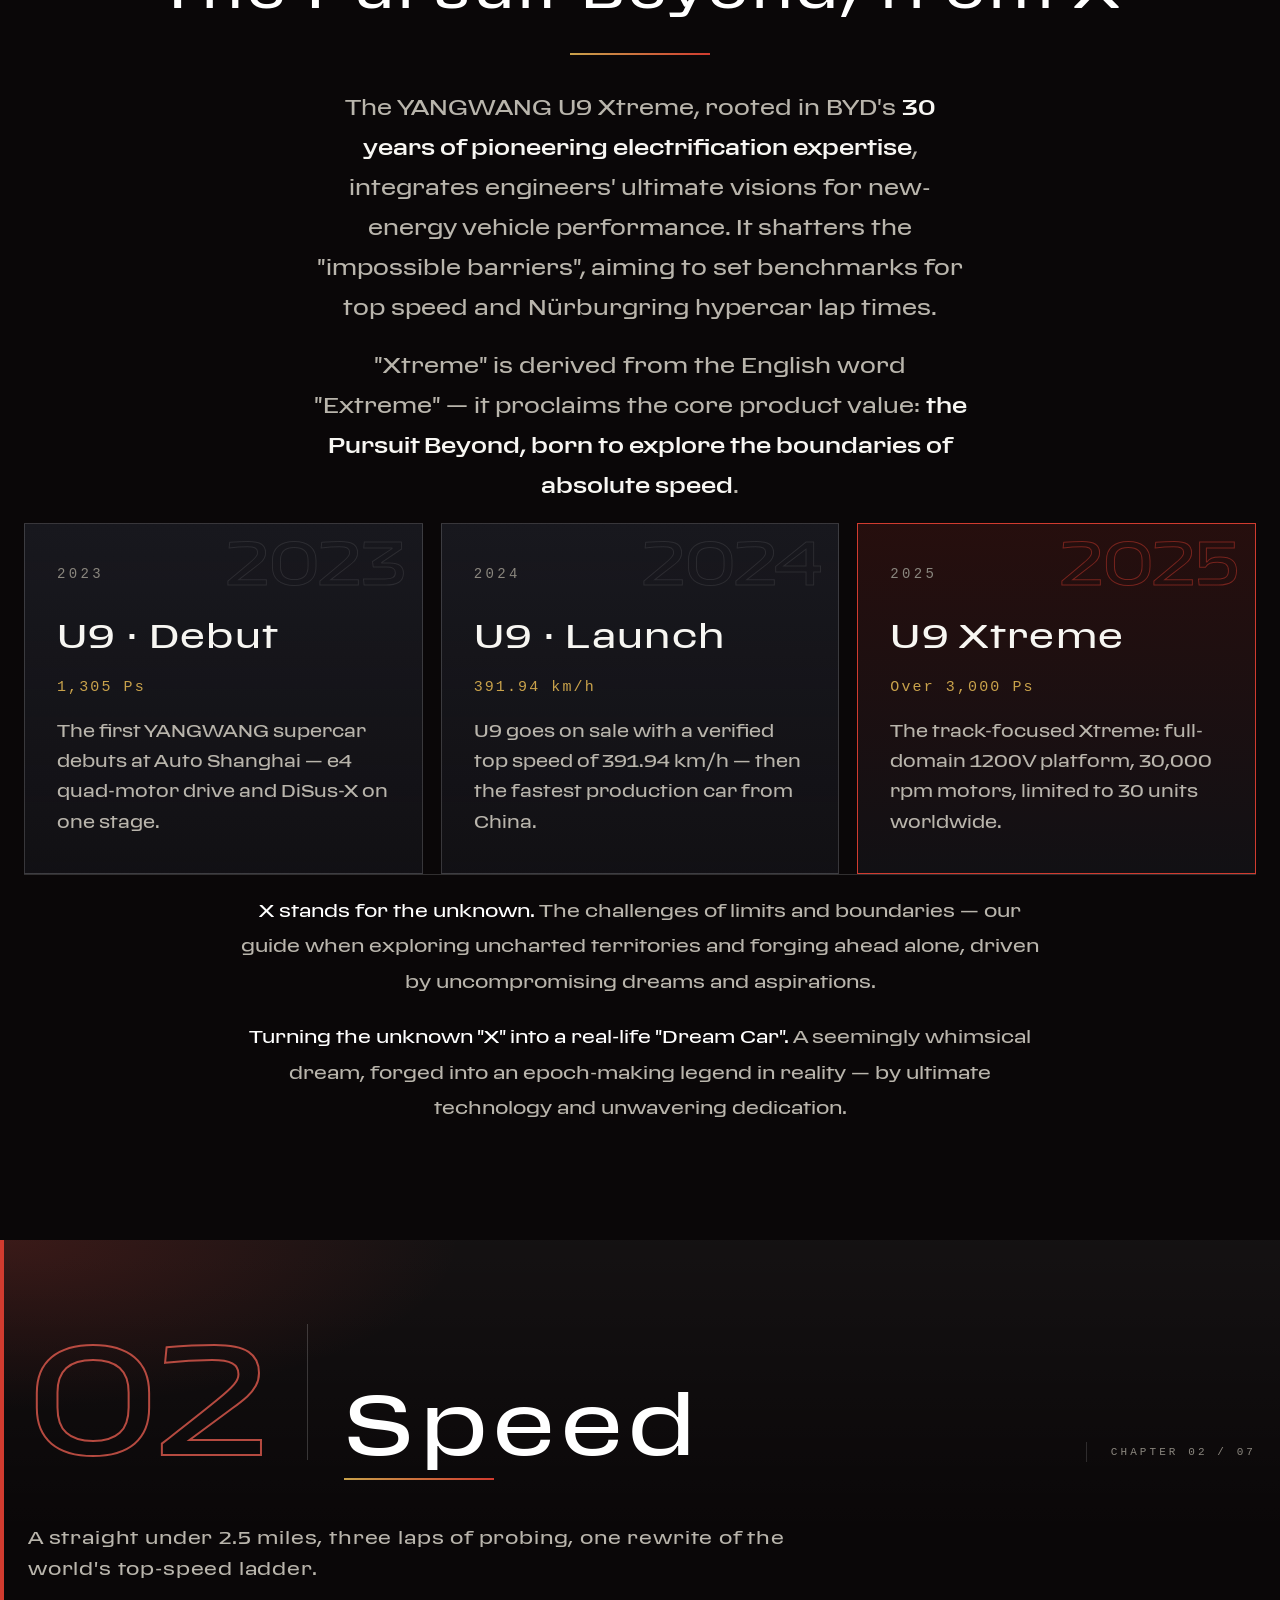
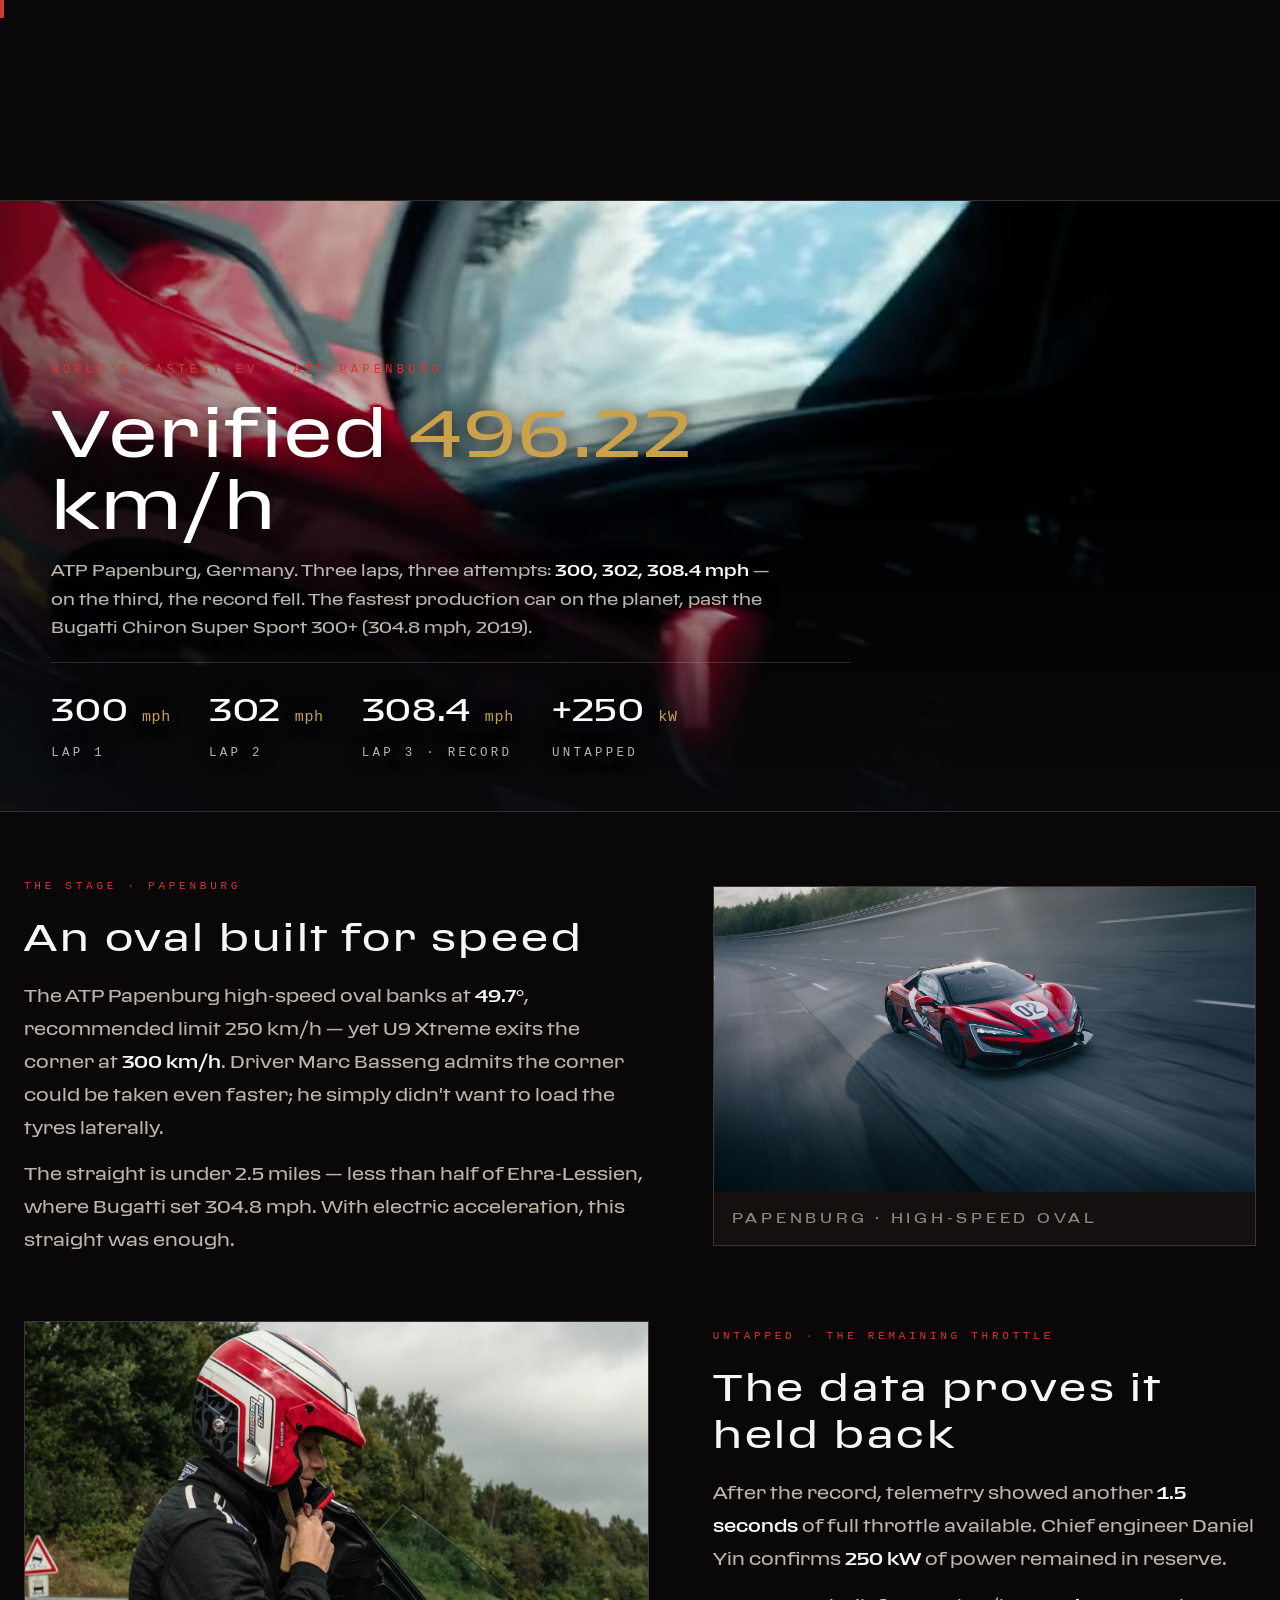
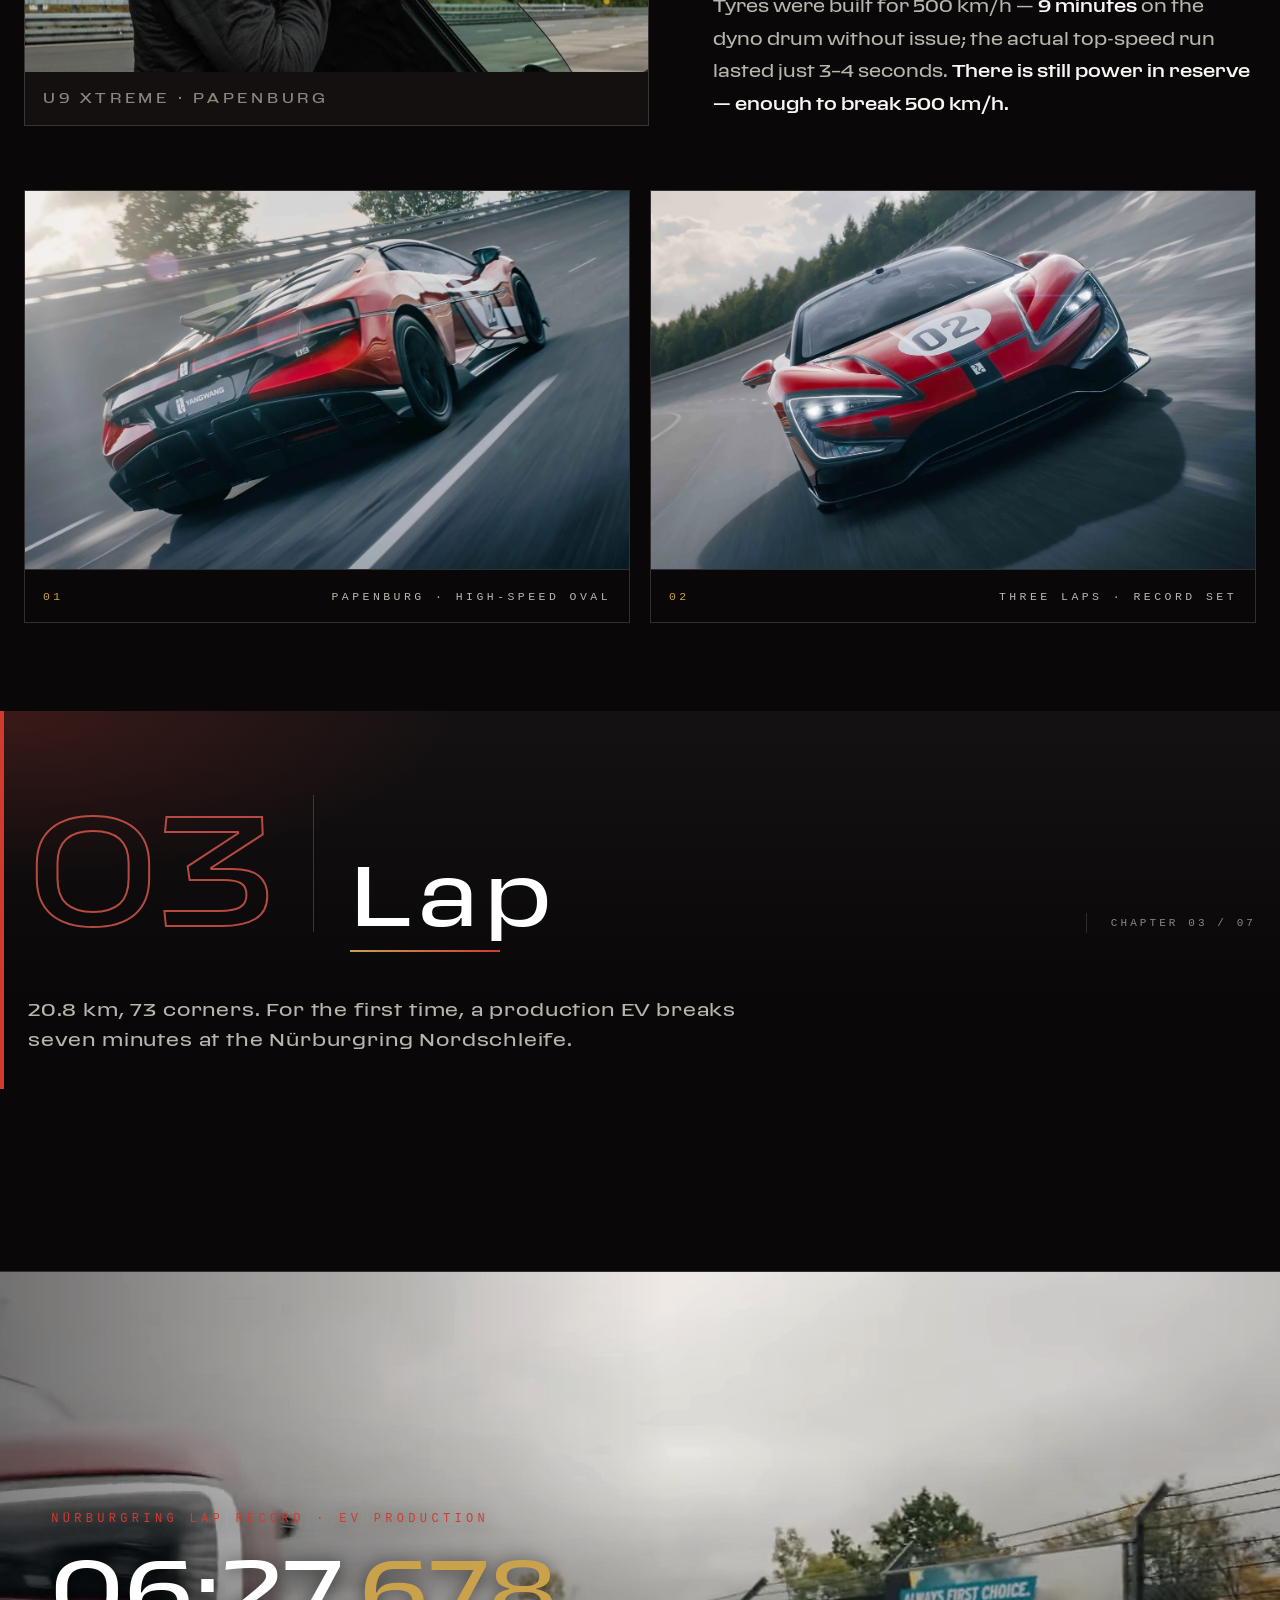
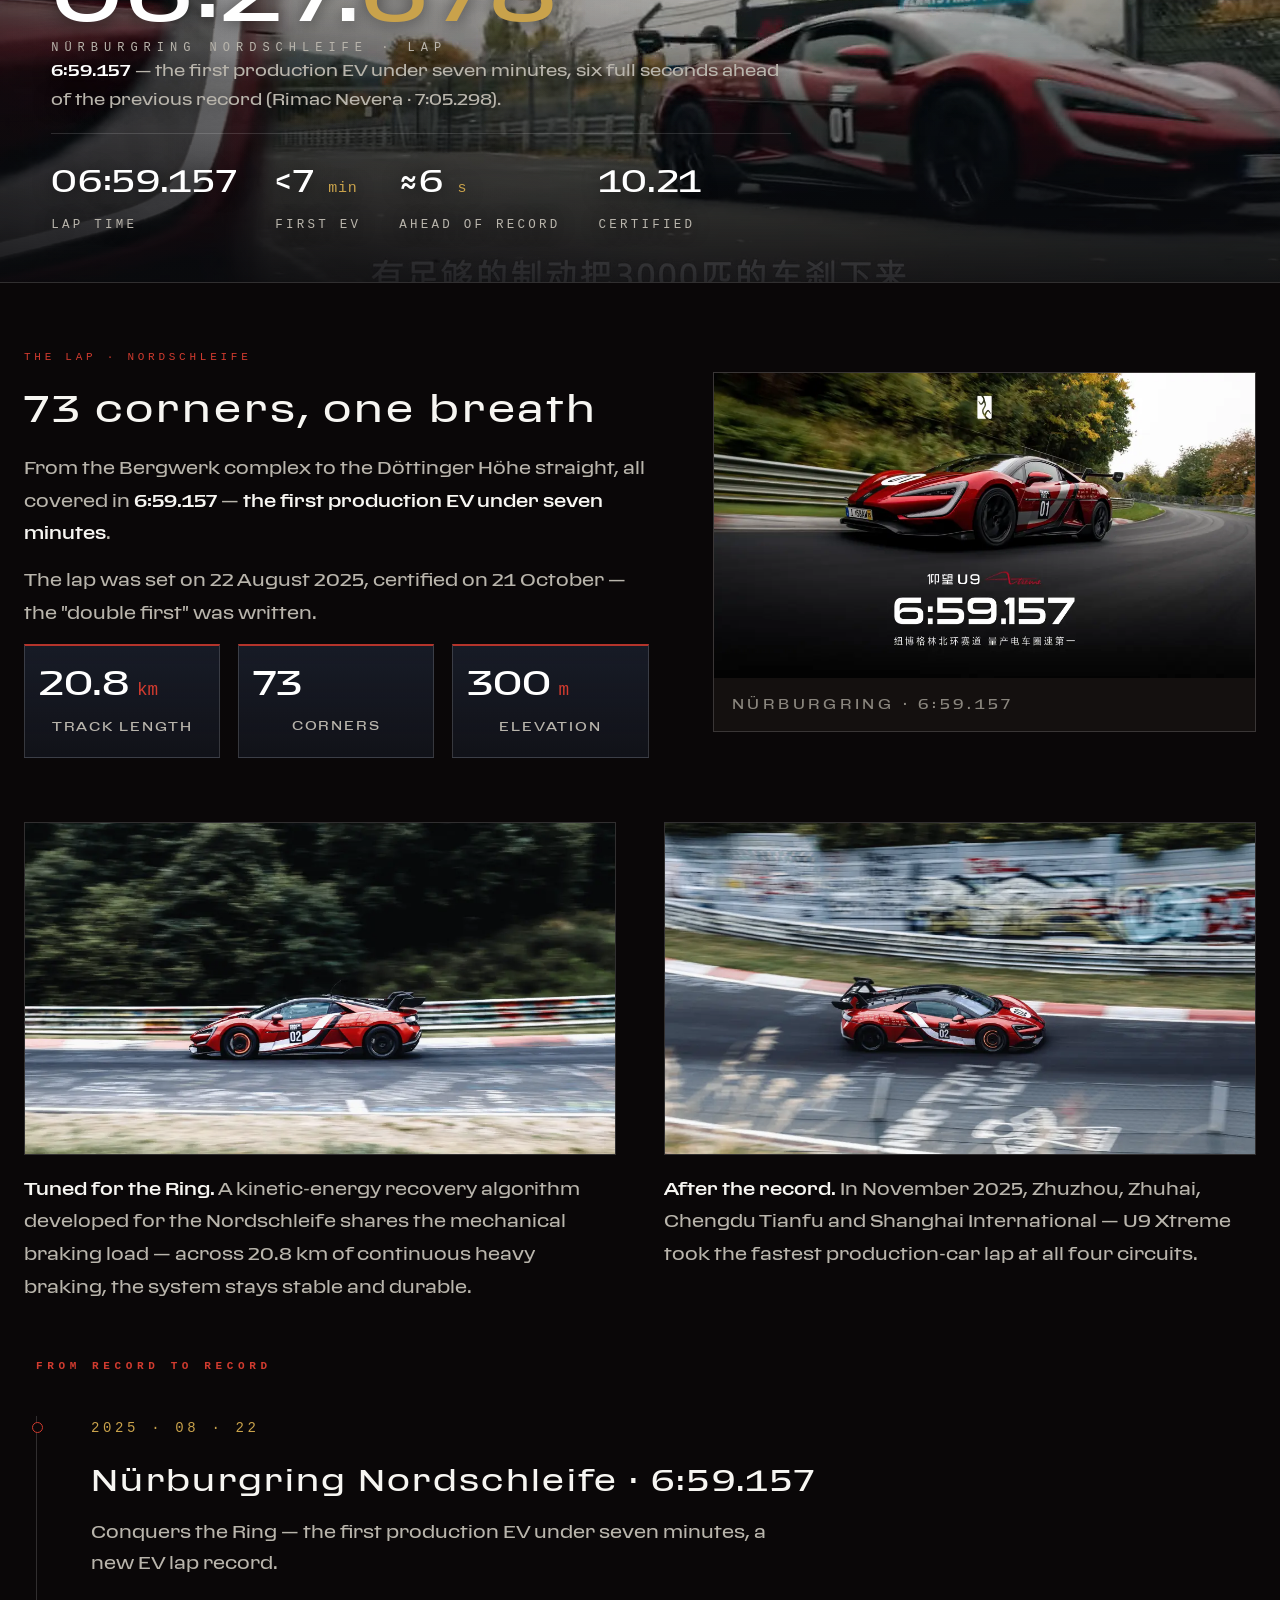
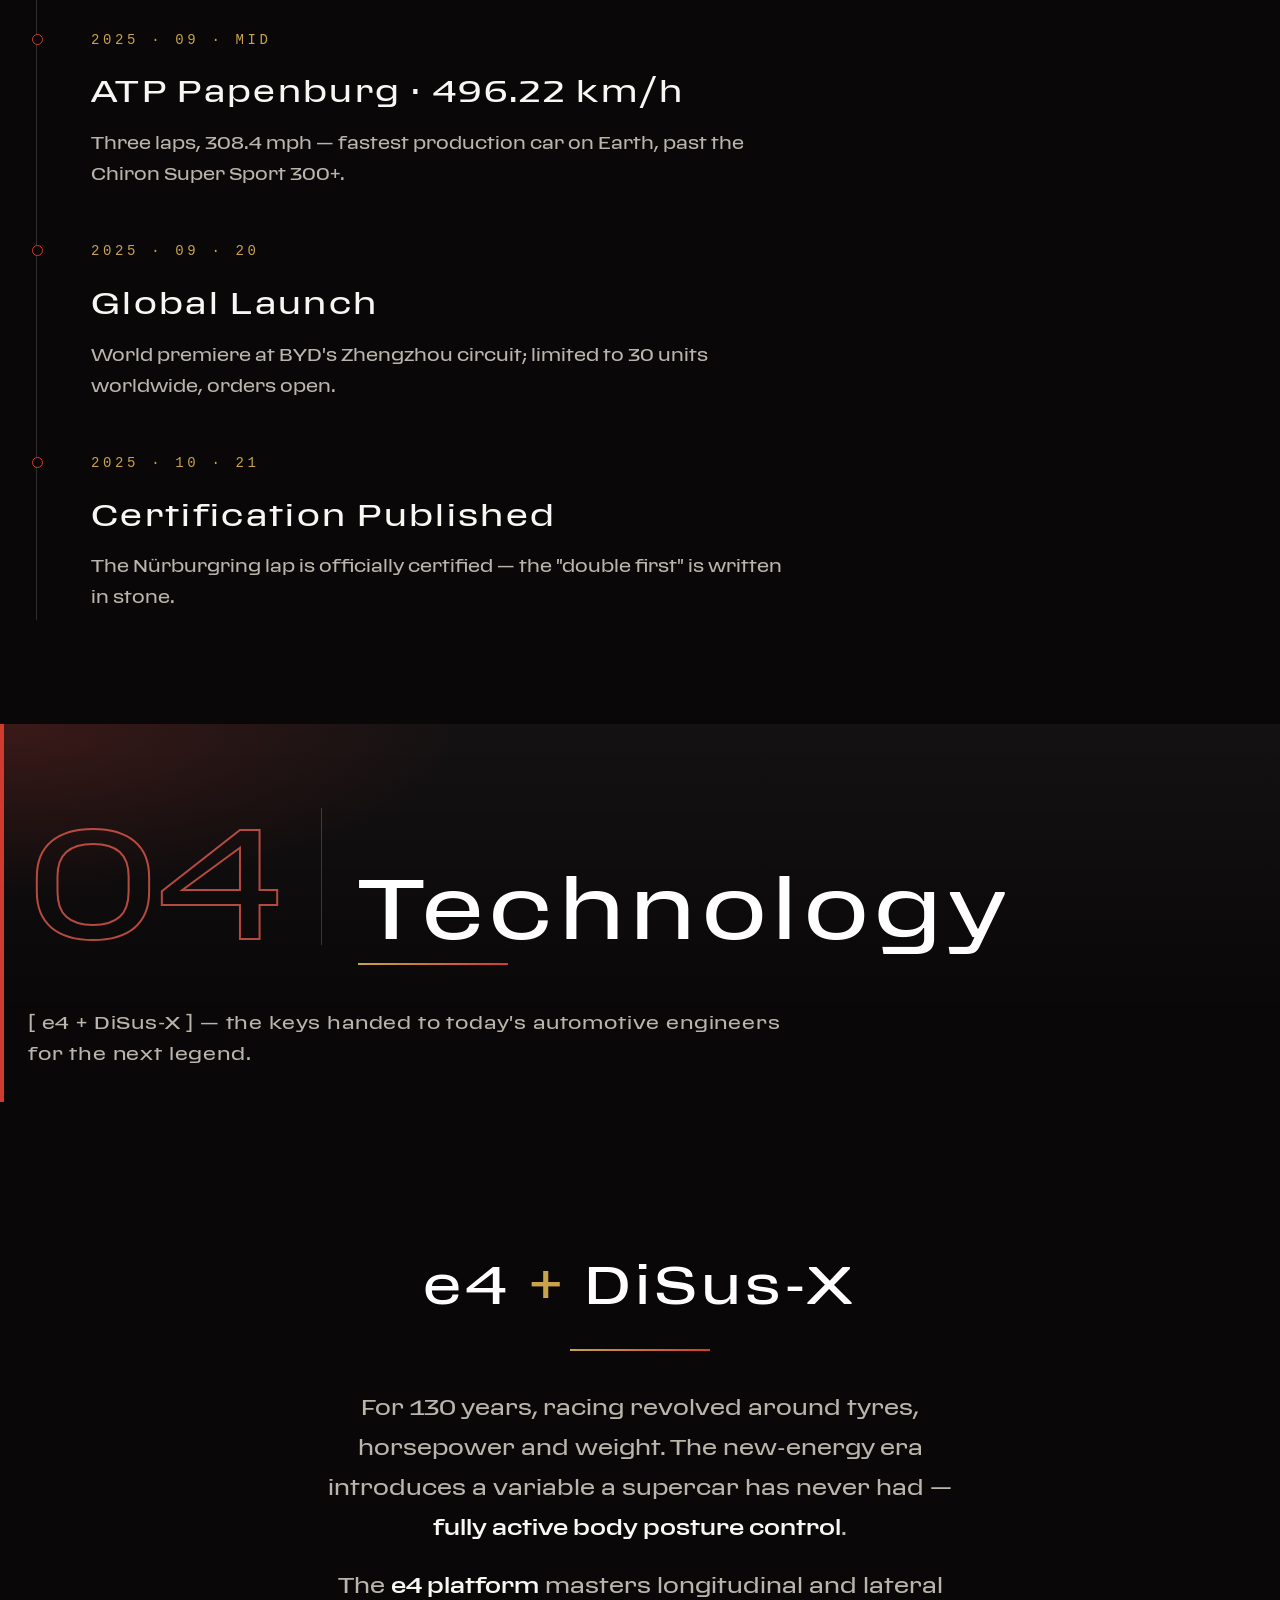
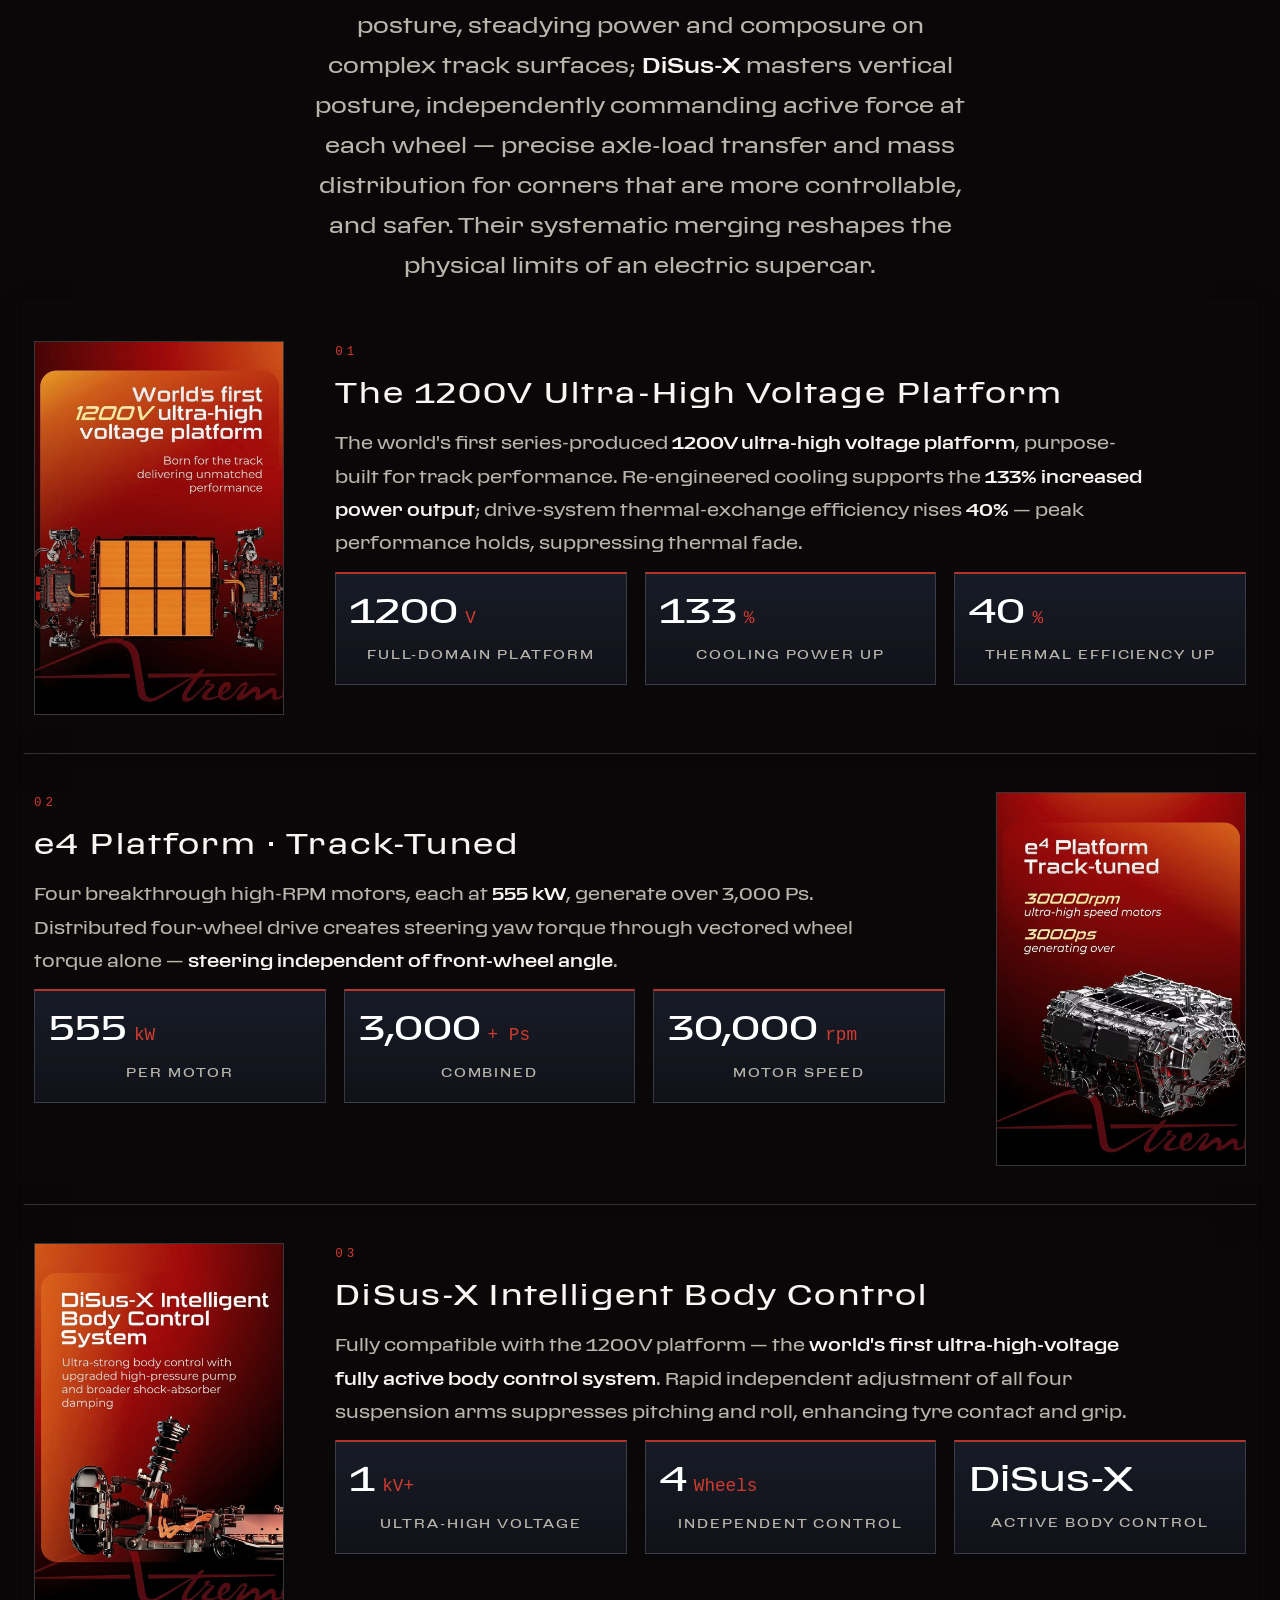
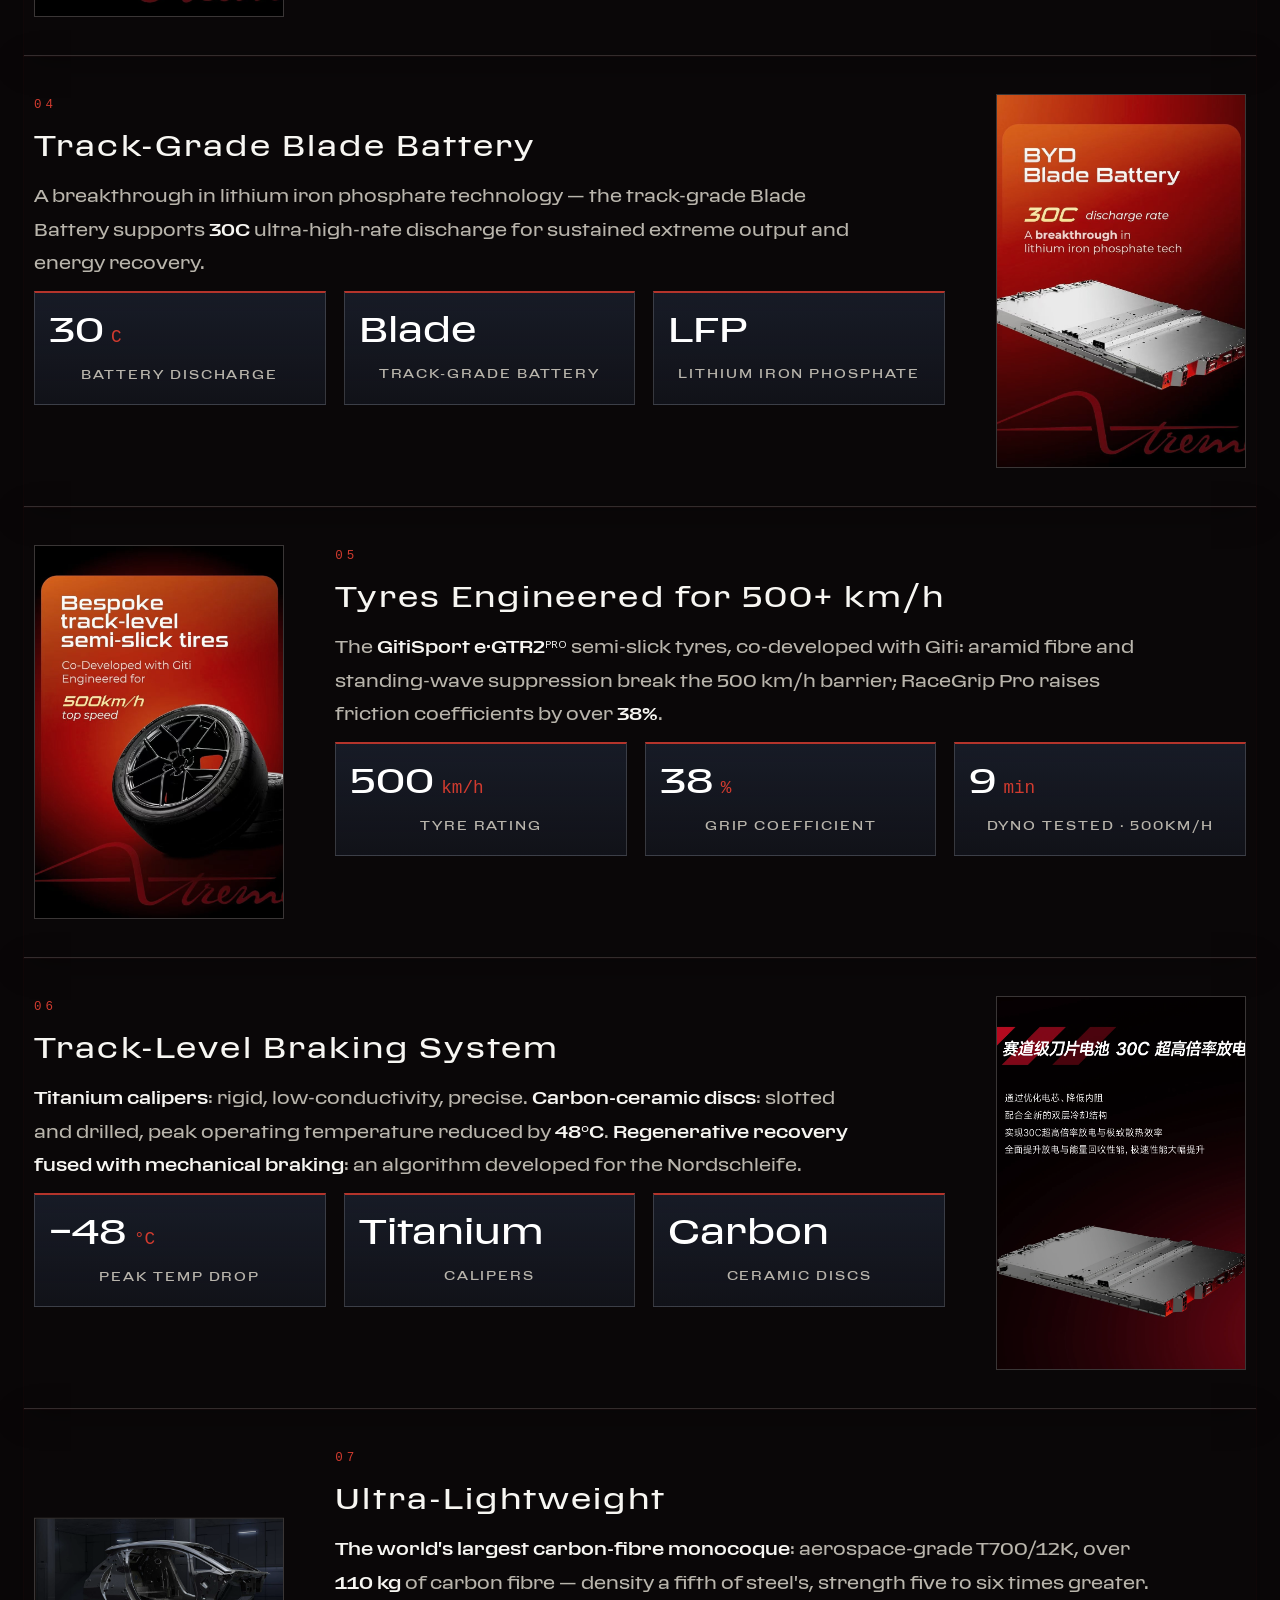
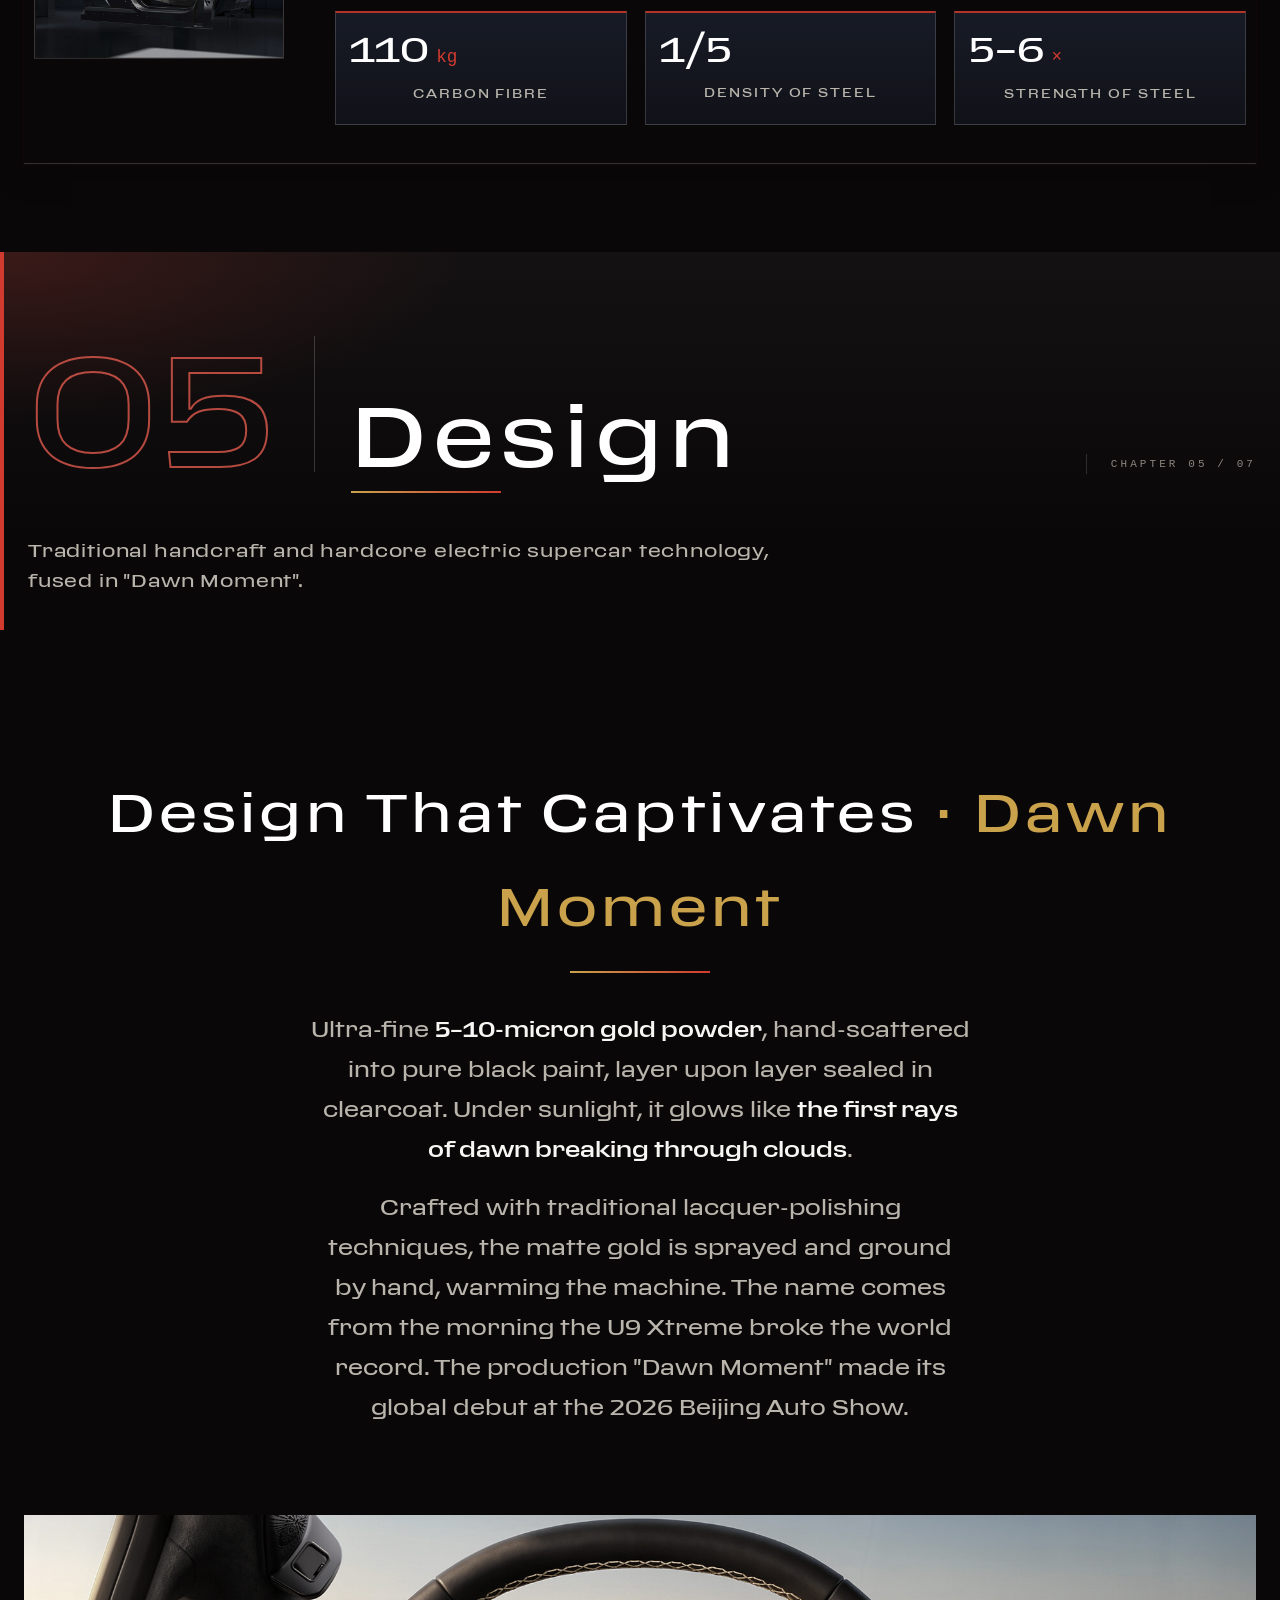
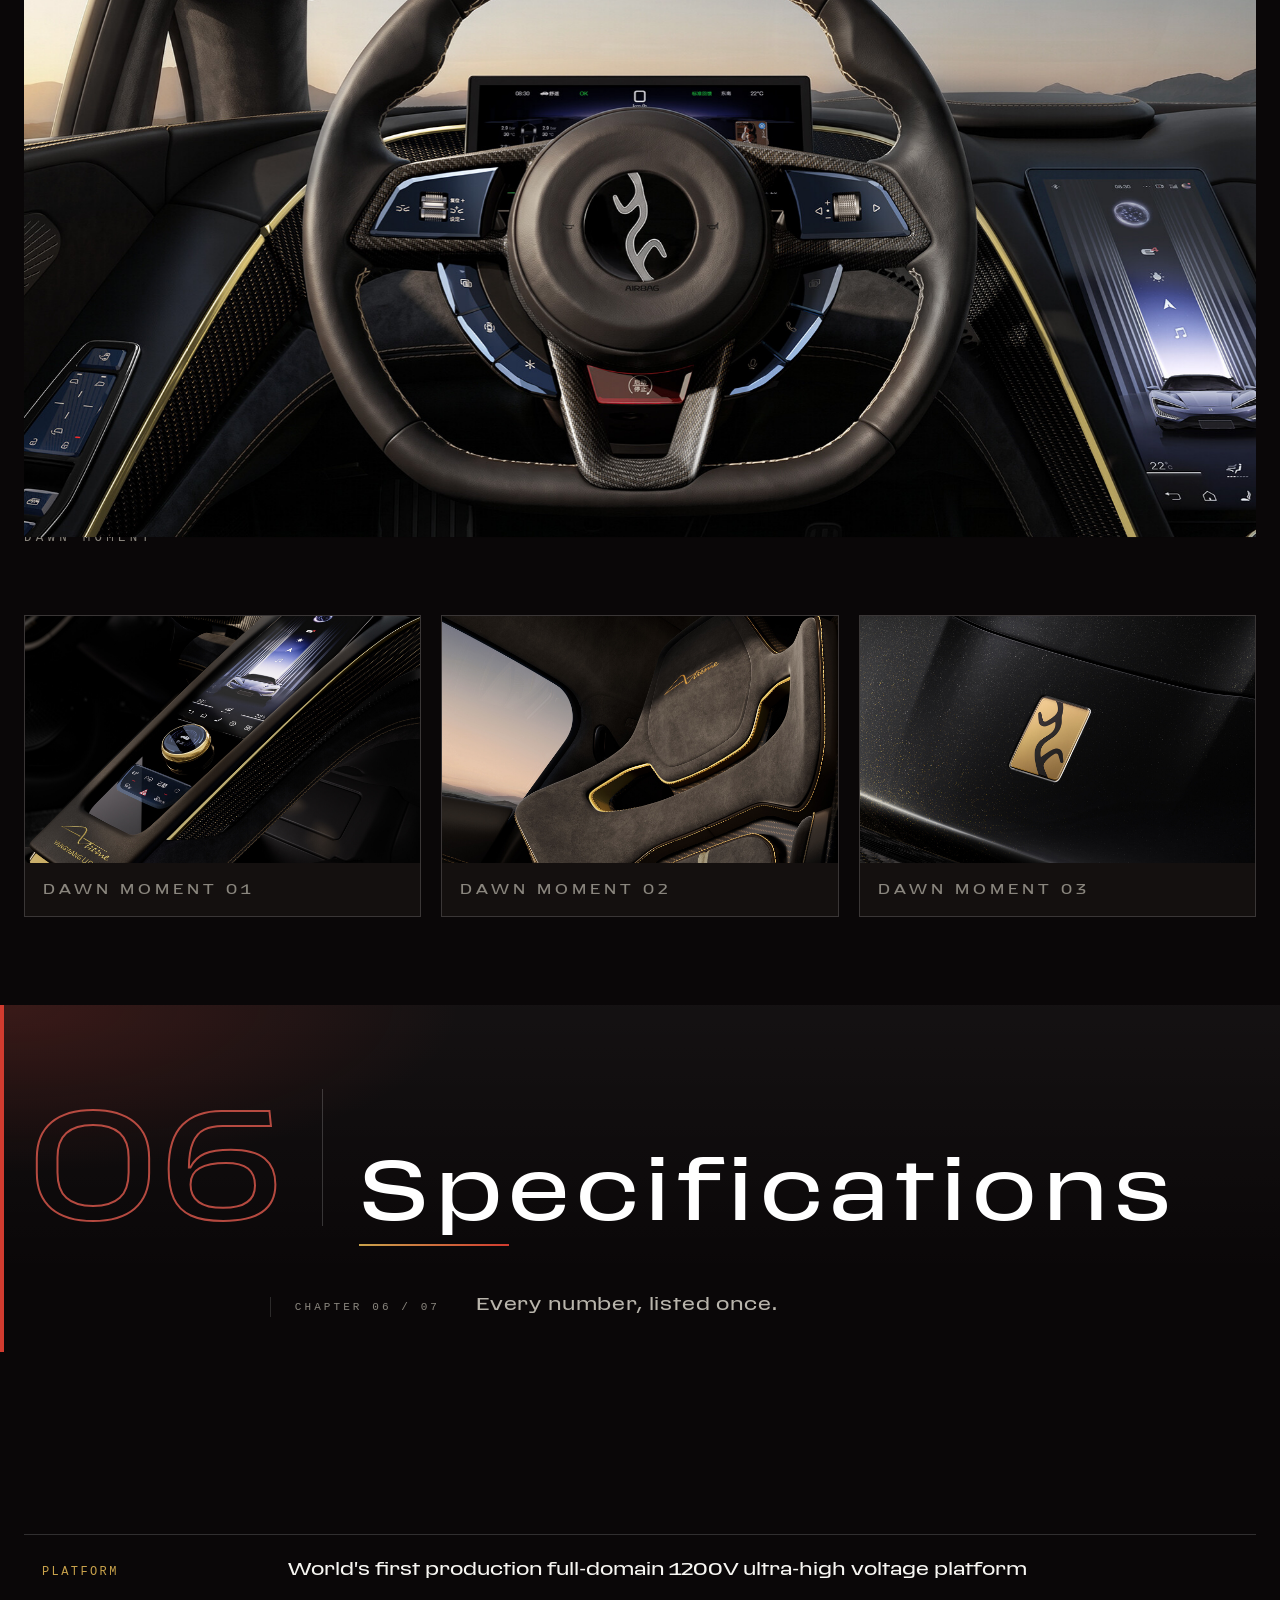
==== commit 40704296: "hero 下方新增 HYPERCAR.SITE 门户跳转条(中英双语) - index.html / en.html: hero 结束后、第一章前插入 portal-bar 胶囊跳转条   (H 徽标" ====
--- a/en.html
+++ b/en.html
@@ -74,6 +74,18 @@
   </div>
   <div class="hero__scroll mono">Scroll <span class="hero__line"></span></div>
 </section>
+
+<!-- ============ HYPERCAR PORTAL ============ -->
+<a class="portal-bar" href="https://www.hypercar.site" target="_blank" rel="noopener" aria-label="HYPERCAR.SITE portal">
+  <span class="portal-bar__rule" aria-hidden="true"></span>
+  <span class="portal-bar__badge" aria-hidden="true">H</span>
+  <span class="portal-bar__name">HYPERCAR.SITE</span>
+  <span class="portal-bar__sep" aria-hidden="true"></span>
+  <span class="portal-bar__text">Legend collection · Visit portal</span>
+  <i class="portal-bar__arrow" aria-hidden="true">→</i>
+  <span class="portal-bar__rule portal-bar__rule--r" aria-hidden="true"></span>
+</a>
+
 
 <!-- ============ 01 ORIGIN ============ -->
 <div class="chapter-break" id="cb-origin">
--- a/css/style.css
+++ b/css/style.css
@@ -28,6 +28,34 @@
   --display:'BUGATTI Display','Ferrari Sans','Helvetica Neue',Arial,sans-serif;
   --text:'Ferrari Sans','Noto Sans','Segoe UI','PingFang SC','Hiragino Sans GB','Microsoft YaHei',sans-serif;
   --mono:'BUGATTI Mono',ui-monospace,'Cascadia Mono',Consolas,'Courier New',monospace;
+
+  /* ===== 品牌色系统（v3.1 补齐：--red 此前未定义导致全站红色回退失效） ===== */
+  --red:#d13b2f;            /* 品牌红（按现有 rgba(209,59,47,x) 反推） */
+  --red-2:#e8594e;          /* 品牌红 · 亮（hover/高亮） */
+  --red-rgb:209,59,47;      /* 供 rgba(var(--red-rgb),alpha) 使用 */
+  --accent:var(--red);      /* 强调别名 */
+  --em:var(--gold);         /* 正文强调（金） */
+
+  /* 玻璃拟态（克制使用） */
+  --glass:rgba(255,255,255,.055);
+  --glass-brd:rgba(255,255,255,.14);
+
+  /* 细腻阴影层级 */
+  --shadow-1:0 2px 14px rgba(0,0,0,.30);
+  --shadow-2:0 18px 44px -14px rgba(0,0,0,.55),0 2px 10px rgba(0,0,0,.25);
+  --shadow-3:0 32px 72px -22px rgba(0,0,0,.68),0 4px 16px rgba(0,0,0,.3);
+
+  /* 品牌渐变（金→红） */
+  --grad-brand:linear-gradient(90deg,#c9a24b,#d13b2f);
+  --grad-brand-soft:linear-gradient(90deg,rgba(201,162,75,.5),rgba(209,59,47,.5));
+
+  /* 统一排版层级 */
+  --fs-h1:clamp(30px,4vw,52px);
+  --fs-h2:clamp(24px,2.8vw,36px);
+  --fs-body:17px;
+  --fs-small:13px;
+  --ls-title:.08em;
+  --ls-label:.3em;
 }
 *{margin:0;padding:0;box-sizing:border-box;-webkit-tap-highlight-color:transparent}
 html,body{background:var(--bg);color:var(--fg)}
@@ -746,3 +774,238 @@
   .footer__contact-btns{flex-direction:column;width:100%;margin-left:0}
   .footer__contact-btns .sbtn{width:100%;min-width:0}
 }
+
+/* ============================================================
+   v3.1 视觉增强层（纯追加，不修改上方任何规则；可整体回滚）
+   品牌色点缀 · 玻璃拟态 · 卡片微交互 · hero 光效与滚动叙事
+   ============================================================ */
+
+/* ---------- 精致字体渲染与标题层级微调 ---------- */
+body{text-rendering:optimizeLegibility;-webkit-font-smoothing:antialiased}
+.sec-title,.cb__name,.mr-title,.trow__body h3,.tech-card__body h3,.tb h4,.tl-body h3{letter-spacing:.08em}
+
+/* ---------- 品牌色点缀线（金→红渐变） ---------- */
+.sec-title::after{background:var(--grad-brand)}
+.cb__name::after{background:var(--grad-brand)}
+.conclusion__title::after{background:var(--grad-brand)}
+
+/* ---------- 玻璃拟态（克制点缀） ---------- */
+.nav.scrolled{
+  box-shadow:0 1px 0 rgba(255,255,255,.05),0 14px 34px -14px rgba(0,0,0,.6);
+  background:rgba(10,10,13,.78);
+}
+.scroll-gauge{
+  background:var(--glass);border:1px solid var(--glass-brd);border-radius:50%;
+  backdrop-filter:blur(10px);-webkit-backdrop-filter:blur(10px);
+  box-shadow:var(--shadow-1);
+}
+.scroll-gauge svg{position:absolute;inset:0;z-index:0}
+.scroll-gauge .sg__num{position:relative;z-index:1}
+.menu-overlay{background:rgba(10,10,13,.90)}
+.menu-overlay::before{background:radial-gradient(640px 320px at 50% 6%,rgba(var(--red-rgb),.20),transparent 72%)}
+
+/* ---------- hero 光效流动（伪元素实现，零 HTML 改动） ---------- */
+.hero__veil::after{
+  content:"";position:absolute;inset:0;pointer-events:none;
+  background:
+    radial-gradient(52% 44% at 16% 36%,rgba(var(--red-rgb),.17),transparent 70%),
+    radial-gradient(48% 40% at 84% 20%,rgba(201,162,75,.13),transparent 70%);
+  background-size:180% 180%,170% 170%;
+  background-position:0% 0%,100% 0%;
+  mix-blend-mode:screen;
+  animation:heroGlow 16s var(--ease2) infinite alternate;
+}
+@keyframes heroGlow{
+  0%{background-position:0% 0%,100% 0%}
+  45%{background-position:55% 52%,38% 48%}
+  100%{background-position:100% 22%,0% 34%}
+}
+@media (max-width:640px){.hero__veil::after{opacity:.5}}
+
+/* ---------- hero 内容滚动缩放淡出（与 JS 连续叙事终态对齐） ---------- */
+.hero__content.fade{transform:translateY(46px) scale(.97)}
+
+/* ---------- 卡片微交互：浮起 + 阴影 + 描边高亮（仅精确指针设备） ---------- */
+@media (hover:hover){
+  .hcard,.tech-card,.mc,.numrow .n,.gallery figure,.trow__stats .mc,.ps-duo figure,.title-fig,.media-row__img{
+    transition:border-color .4s var(--ease),transform .45s var(--ease),box-shadow .45s var(--ease),background .4s;
+  }
+  .hcard:hover,.tech-card:hover,.mc:hover,.numrow .n:hover,.gallery figure:hover,.trow__stats .mc:hover,.ps-duo figure:hover{
+    box-shadow:var(--shadow-2),0 0 0 1px rgba(var(--red-rgb),.30);
+    transform:translateY(-6px);
+  }
+  .title-fig:hover,.media-row__img:hover{box-shadow:var(--shadow-2),0 0 0 1px rgba(var(--red-rgb),.22)}
+  .ps-duo figure:hover{box-shadow:var(--shadow-2),0 0 0 1px rgba(var(--red-rgb),.25);border-color:var(--red)}
+  .gallery figure:hover{transform:translateY(-6px)}
+  /* 双栏配图 hover 微缩放 */
+  .two-col .tc img{transition:filter .5s,transform .7s var(--ease),box-shadow .5s}
+  .two-col .tc:hover img{transform:scale(1.02);filter:saturate(1)}
+  /* 传承卡年份描边随 hover 提亮 */
+  .hcard:hover::before{-webkit-text-stroke:1px rgba(var(--red-rgb),.55)}
+}
+
+/* ---------- 按钮反馈：active 按压 + 焦点可见环 ---------- */
+.btn:active{transform:scale(.97)}
+.btn:focus-visible,.lang-btn:focus-visible,.nav__menu-btn:focus-visible,
+.menu-overlay__close:focus-visible,.lb-close:focus-visible,
+.footer__portal-btn:focus-visible,.footer__contact-btns .sbtn:focus-visible{
+  outline:2px solid var(--red);outline-offset:3px;
+}
+
+/* ---------- 章节过渡条：品牌光晕微调 ---------- */
+.chapter-break{
+  background:
+    radial-gradient(760px 280px at 0% 0%,rgba(var(--red-rgb),.20),transparent 60%),
+    linear-gradient(180deg,rgba(255,255,255,.045),transparent 78%);
+}
+
+/* ---------- 细节：卡片内数字 hover 跟随品牌红 ---------- */
+.mc b{transition:color .3s}
+.mc:hover b{color:var(--red)}
+
+/* ---------- 减少动态：增强层动画一并降级（内容直接可见） ---------- */
+@media (prefers-reduced-motion:reduce){
+  .hero__content.fade{transform:translateY(46px)}
+  .hero__veil::after{animation:none;opacity:.35}
+  .scroll-gauge{backdrop-filter:none;-webkit-backdrop-filter:none}
+  .nav.scrolled{backdrop-filter:none;-webkit-backdrop-filter:none}
+}
+
+/* ============================================================
+   v3.2 全屏目录：双列布局 + 玻璃卡片美化（纯追加覆写）
+   - 删除与目录重叠的背景装饰（顶部光晕）
+   - 背景加实，不再透出页面文字
+   - 7 项双列网格，条目玻璃卡片化，当前章节红标
+   ============================================================ */
+
+/* 删除顶部红色光晕装饰（原 :118 与 v3.1 :805 两处一并压掉） */
+.menu-overlay::before{content:none}
+
+/* 背景加实：避免页面大标题文字从半透明背景透出与目录重叠 */
+.menu-overlay{background:rgba(10,10,13,.975)}
+
+/* 双列网格（7 项 → 4 行） */
+.menu-overlay__nav{
+  display:grid;grid-template-columns:repeat(2,minmax(250px,360px));
+  gap:14px 28px;text-align:left;width:min(780px,calc(100% - 48px));
+}
+
+/* 条目：玻璃卡片（左对齐，金色序号；不用 backdrop-filter——7 个嵌套 blur 会重采样导致菜单卡顿） */
+.menu-overlay__nav a{
+  display:flex;align-items:center;justify-content:flex-start;gap:16px;
+  padding:20px 26px;border:1px solid var(--glass-brd);border-radius:10px;
+  background:var(--glass);
+  font-size:clamp(17px,2.2vw,21px);letter-spacing:.16em;color:var(--dim);text-align:left;
+  transition:border-color .35s var(--ease),background .35s var(--ease),transform .4s var(--ease),box-shadow .4s var(--ease),color .3s;
+}
+.menu-overlay__nav a .idx{
+  font-family:var(--mono);font-size:12px;letter-spacing:.2em;color:var(--gold);
+  min-width:36px;padding:5px 0;border-right:1px solid var(--glass-brd);margin-right:8px;
+  transition:color .3s;
+}
+
+/* 当前章节：左侧红色内描边 + 红字 */
+.menu-overlay__nav a.on{
+  color:var(--red);border-color:rgba(var(--red-rgb),.55);
+  background:rgba(var(--red-rgb),.08);
+  box-shadow:inset 2px 0 0 var(--red);
+}
+.menu-overlay__nav a.on .idx{color:var(--red)}
+
+/* hover：浮起 + 阴影 + 红色描边（仅精确指针设备；animation:none 解除交错动画的 transform 占用） */
+@media (hover:hover){
+  .menu-overlay__nav a:hover{
+    animation:none;opacity:1;transform:translateY(-3px);
+    border-color:rgba(var(--red-rgb),.6);background:rgba(var(--red-rgb),.10);
+    box-shadow:var(--shadow-2),0 0 0 1px rgba(var(--red-rgb),.30);
+    color:#fff;
+  }
+}
+
+/* 进入动画：条目交错淡入上移（reduced-motion 下直接显示） */
+@media (prefers-reduced-motion:no-preference){
+  .menu-overlay__nav a{opacity:0;transform:translateY(16px)}
+  .menu-overlay.open .menu-overlay__nav a{animation:menuItemIn .55s var(--ease2) forwards}
+  .menu-overlay.open .menu-overlay__nav a:nth-child(1){animation-delay:.04s}
+  .menu-overlay.open .menu-overlay__nav a:nth-child(2){animation-delay:.08s}
+  .menu-overlay.open .menu-overlay__nav a:nth-child(3){animation-delay:.12s}
+  .menu-overlay.open .menu-overlay__nav a:nth-child(4){animation-delay:.16s}
+  .menu-overlay.open .menu-overlay__nav a:nth-child(5){animation-delay:.20s}
+  .menu-overlay.open .menu-overlay__nav a:nth-child(6){animation-delay:.24s}
+  .menu-overlay.open .menu-overlay__nav a:nth-child(7){animation-delay:.28s}
+}
+@keyframes menuItemIn{from{opacity:0;transform:translateY(16px)}to{opacity:1;transform:none}}
+
+/* 移动端：回单列卡片，顶部品牌让位 */
+@media (max-width:640px){
+  .menu-overlay__nav{grid-template-columns:1fr;width:min(420px,calc(100% - 36px));gap:10px}
+  .menu-overlay__nav a{padding:14px 18px;font-size:clamp(15px,4.6vw,18px);gap:12px}
+  .menu-overlay__nav a .idx{min-width:30px}
+  .menu-overlay__brand{top:64px}
+}
+/* 矮视口（手机横屏）：隐藏顶部品牌文字，彻底消除重叠 */
+@media (max-height:480px){.menu-overlay__brand{display:none}}
+/* ---------- HYPERCAR 门户跳转 ---------- */
+.portal-bar {
+  display: flex;
+  align-items: center;
+  gap: 16px;
+  width: fit-content;
+  max-width: calc(100% - 48px);
+  margin: 52px auto 20px;
+  padding: 15px 40px;
+  border: 1.5px solid var(--accent, var(--blue-lux, var(--red, var(--gold))));
+  border-radius: 999px;
+  background: rgba(255, 255, 255, 0.045);
+  color: var(--ink-dim, var(--dim));
+  font-family: var(--font-mono, var(--mono));
+  font-size: 11.5px;
+  letter-spacing: 0.2em;
+  text-decoration: none;
+  transition: border-color .35s, color .35s, background .35s, transform .35s;
+}
+.portal-bar:hover { transform: translateY(-2px); background: rgba(255, 255, 255, 0.09); }
+.portal-bar__rule {
+  width: 36px;
+  height: 1px;
+  flex: none;
+  background: linear-gradient(90deg, transparent, var(--accent, var(--blue-lux, var(--red, var(--gold)))));
+}
+.portal-bar__rule--r { background: linear-gradient(90deg, var(--accent, var(--blue-lux, var(--red, var(--gold)))), transparent); }
+.portal-bar__badge {
+  width: 24px;
+  height: 24px;
+  border-radius: 7px;
+  flex: none;
+  display: grid;
+  place-items: center;
+  background: var(--accent, var(--blue-lux, var(--red, var(--gold))));
+  color: #0b0b0e;
+  font-size: 13px;
+  font-weight: 700;
+  box-shadow: 0 0 14px var(--accent, var(--blue-lux, var(--red, var(--gold))));
+}
+.portal-bar__name {
+  color: var(--accent, var(--blue-lux, var(--red, var(--gold))));
+  font-weight: 700;
+  letter-spacing: 0.24em;
+  white-space: nowrap;
+}
+.portal-bar__sep {
+  width: 1px;
+  height: 16px;
+  flex: none;
+  background: var(--line);
+}
+.portal-bar__text {
+  color: var(--ink-dim, var(--dim));
+  letter-spacing: 0.12em;
+  white-space: nowrap;
+}
+.portal-bar__arrow { font-style: normal; transition: transform .35s; }
+.portal-bar:hover .portal-bar__arrow { transform: translateX(4px); }
+@media (max-width: 720px) {
+  .portal-bar { flex-wrap: wrap; justify-content: center; text-align: center; margin: 30px 20px 14px; padding: 13px 26px; gap: 12px; }
+  .portal-bar__rule { display: none; }
+  .portal-bar__text { white-space: normal; }
+}
